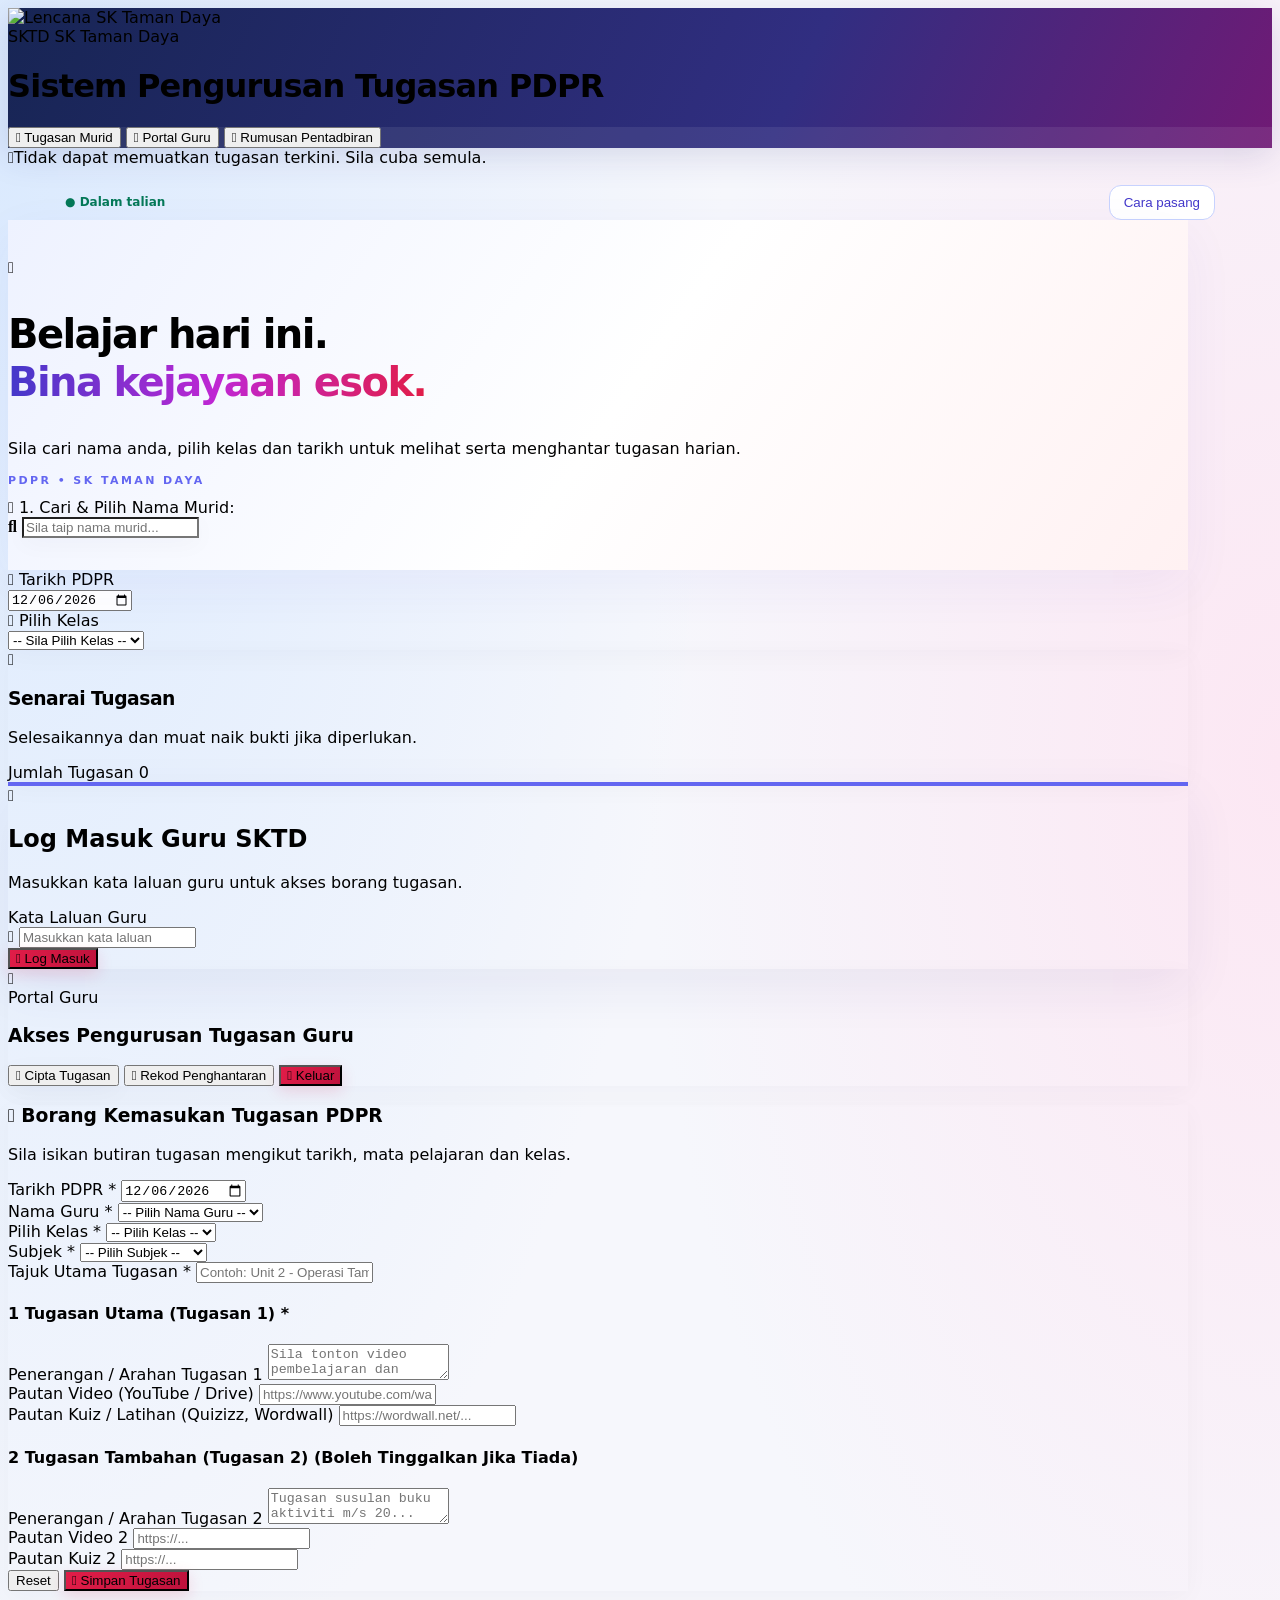
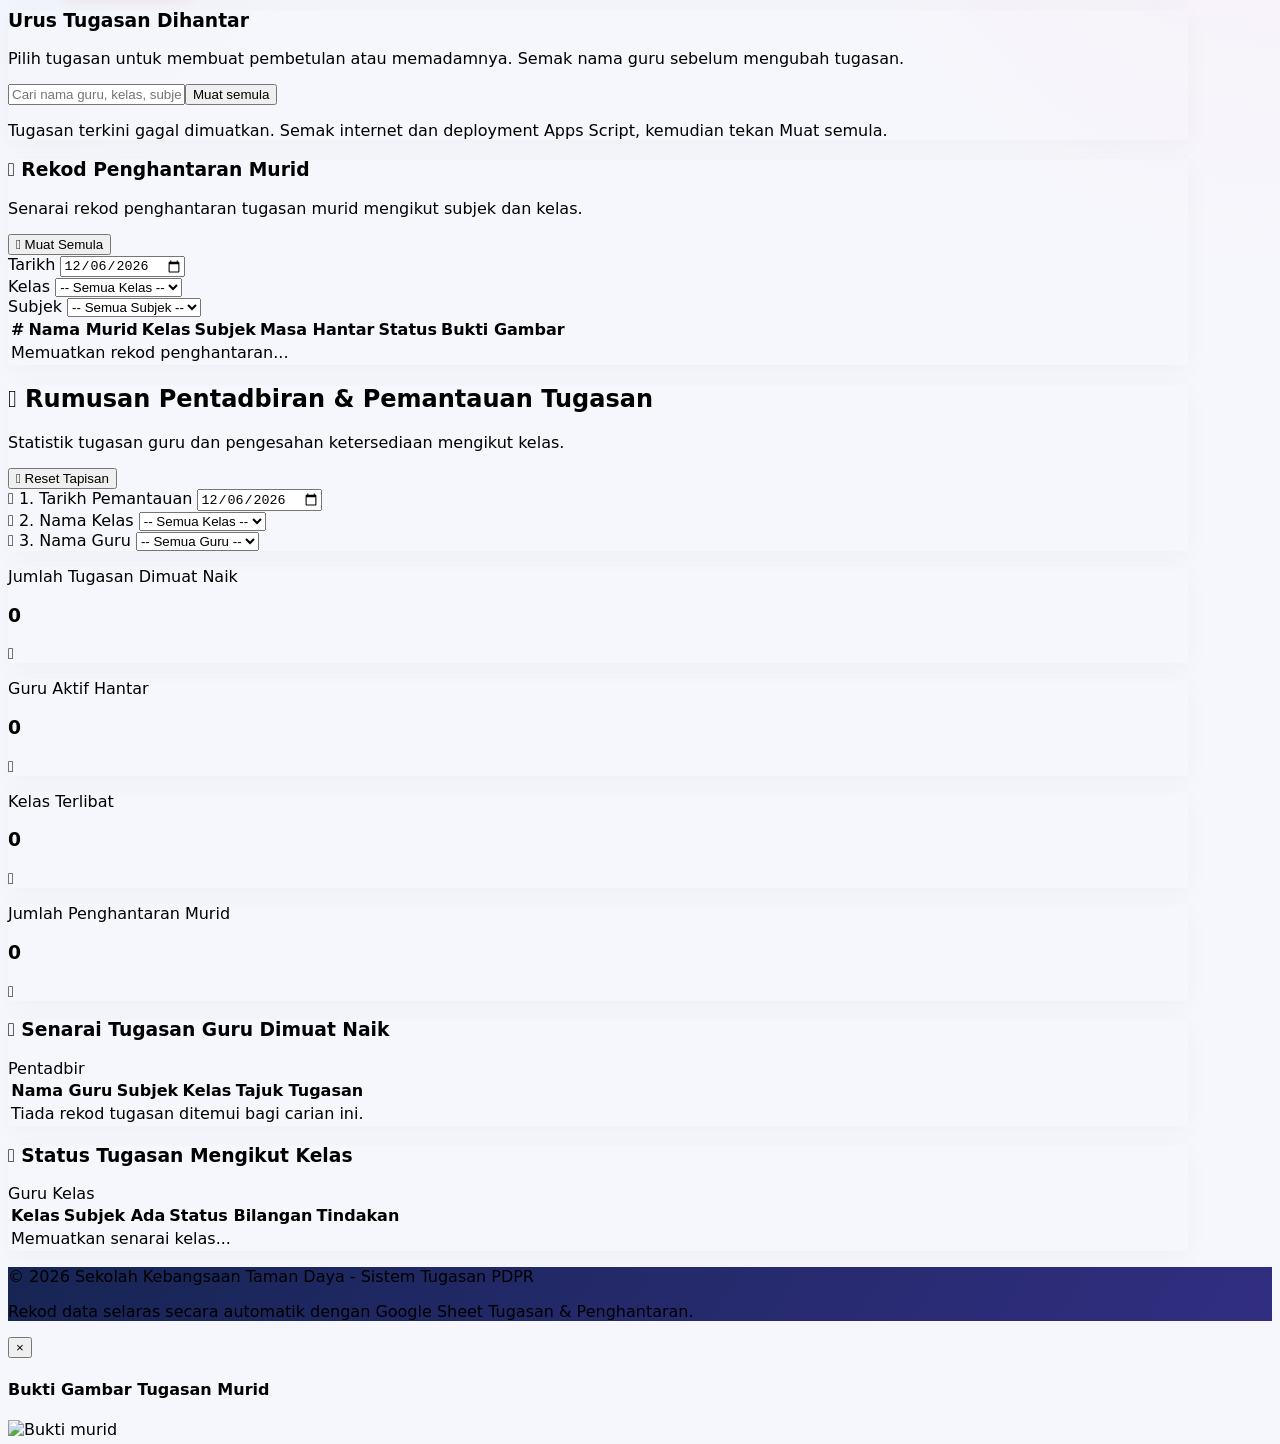
==== index.html @ fdda0792 "Add files via upload" ====
<!DOCTYPE html>
<html lang="ms">
<head>
    <meta charset="UTF-8">
    <meta name="viewport" content="width=device-width, initial-scale=1.0">
    <title>Sistem Tugasan PDPR SKTD</title>
    <!-- Tailwind CSS CDN -->
    <script src="./assets/tailwind.js"></script>
    <!-- FontAwesome CDN -->
    <link rel="stylesheet" href="./assets/fontawesome.css">
    <!-- PapaParse for Google Sheets CSV parsing -->
    <script src="./assets/papaparse.min.js"></script>
    <!-- Google Fonts: Inter & Plus Jakarta Sans for a clean, highly legible UI -->

    <script>
        tailwind.config = {
            theme: {
                extend: {
                    colors: {
                        sktd: {
                            red: '#C5221F',        // Soft professional red
                            darkred: '#991B1B',    // Dark red accent
                            navy: '#1E293B',       // Deep navy/slate header
                            gold: '#D97706',       // Warm gold accent
                            lightgold: '#FEF3C7',  // Soft gold badge background
                            slate: '#0F172A',      // Dark text
                            bg: '#F8FAFC'          // Clean neutral body background
                        }
                    },
                    fontFamily: {
                        sans: ['Plus Jakarta Sans', 'Inter', 'sans-serif'],
                        display: ['Plus Jakarta Sans', 'sans-serif'],
                    }
                }
            }
        }
    </script>
    <style>
        body {
            font-family: 'Plus Jakarta Sans', sans-serif;
            background-color: #F8FAFC;
        }
        .custom-scrollbar::-webkit-scrollbar {
            width: 6px;
            height: 6px;
        }
        .custom-scrollbar::-webkit-scrollbar-track {
            background: #F1F5F9;
        }
        .custom-scrollbar::-webkit-scrollbar-thumb {
            background: #CBD5E1;
            border-radius: 4px;
        }
        .custom-scrollbar::-webkit-scrollbar-thumb:hover {
            background: #94A3B8;
        }
    </style>
<meta name="theme-color" content="#312e81">
<meta name="apple-mobile-web-app-capable" content="yes">
<meta name="apple-mobile-web-app-title" content="PdPR SKTD">
<meta name="description" content="Portal tugasan dan pembelajaran digital SK Taman Daya.">
<link rel="manifest" href="./manifest.webmanifest">
<link rel="icon" type="image/png" href="./assets/icons/icon-192.png">
<link rel="apple-touch-icon" href="./assets/icons/apple-touch-icon.png">
<link rel="stylesheet" href="./assets/theme.css">
<script defer src="./pwa.js"></script>
<script defer src="./manage-tasks.js"></script>
</head>
<body class="text-slate-800 bg-sktd-bg min-h-screen flex flex-col justify-between antialiased">

    <header class="bg-sktd-navy text-white shadow-md sticky top-0 z-40 border-b border-slate-700">
        <div class="max-w-7xl mx-auto px-4 sm:px-6 lg:px-8 py-3 flex flex-wrap justify-between items-center gap-3">
            
            <div class="flex items-center space-x-3">
                <div class="bg-white p-1 rounded-xl shadow-sm border border-slate-200 flex items-center justify-center">
                    <img src="https://iili.io/nM49Lwg.md.jpg" alt="Lencana SK Taman Daya" class="h-10 w-auto object-contain rounded-lg">
                </div>
                <div>
                    <div class="flex items-center gap-2">
                        <span class="bg-sktd-red text-white text-[10px] font-bold px-2 py-0.5 rounded uppercase tracking-wider">SKTD</span>
                        <span class="text-slate-300 text-[11px] font-medium hidden sm:inline">SK Taman Daya</span>
                    </div>
                    <h1 class="text-base sm:text-lg font-bold tracking-tight text-white mt-0.5">
                        Sistem Pengurusan Tugasan PDPR
                    </h1>
                </div>
            </div>

            <!-- Tab Buttons -->
            <nav class="flex items-center bg-slate-800 p-1 rounded-xl border border-slate-700 gap-1 text-xs sm:text-sm">
                <button id="tabBtnMurid" onclick="switchTab('murid')" class="px-3.5 py-2 rounded-lg font-semibold transition-all duration-200 flex items-center gap-2 bg-white text-sktd-navy shadow-sm">
                    <i class="fa-solid fa-graduation-cap text-sktd-red"></i>
                    <span>Tugasan Murid</span>
                </button>
                <button id="tabBtnGuru" onclick="switchTab('guru')" class="px-3.5 py-2 rounded-lg font-semibold text-slate-300 hover:text-white transition-all duration-200 flex items-center gap-2">
                    <i class="fa-solid fa-chalkboard-user text-amber-400"></i>
                    <span>Portal Guru</span>
                </button>
                <button id="tabBtnRumusan" onclick="switchTab('rumusan')" class="px-3.5 py-2 rounded-lg font-semibold text-slate-300 hover:text-white transition-all duration-200 flex items-center gap-2">
                    <i class="fa-solid fa-chart-pie text-emerald-400"></i>
                    <span>Rumusan Pentadbiran</span>
                </button>
            </nav>
        </div>
    </header>

    <!-- NOTIFICATION TOAST -->
    <div id="toastContainer" class="fixed bottom-5 right-5 z-50 flex flex-col gap-2 max-w-sm"></div>

    <div class="app-tools"><span id="connectionStatus" role="status">Dalam talian</span><button id="installApp" hidden>＋ Pasang aplikasi</button><button id="installHelp">Cara pasang</button><button id="updateApp" hidden>Kemas kini tersedia</button></div>
<div id="offlineNotice" role="status" hidden>Anda di luar talian. Sambung semula internet untuk memuatkan data dan menghantar tugasan. Tiada penghantaran disimpan untuk dihantar kemudian.</div>
<dialog id="installDialog"><h2>Pasang PdPR SKTD</h2><p><b>Android / komputer:</b> Gunakan butang “Pasang aplikasi” apabila tersedia atau pilihan pemasangan dalam menu pelayar.</p><p><b>iPhone / iPad:</b> Buka pautan GitHub Pages dalam Safari, tekan Kongsi, kemudian “Add to Home Screen”.</p><p>Pemasangan dibuat melalui pautan aplikasi secara terus.</p><form method="dialog"><button>Tutup</button></form></dialog>
<main class="max-w-7xl mx-auto px-4 sm:px-6 lg:px-8 py-6 flex-grow w-full">

        <section id="tabMurid" class="space-y-6">
            
            <!-- Banner Utama Murid -->
            <div class="bg-white rounded-2xl p-6 sm:p-7 shadow-sm border border-slate-200 relative overflow-hidden">
                <div class="max-w-3xl mx-auto text-center space-y-4">
                    <div class="inline-flex items-center justify-center p-3 bg-red-50 text-sktd-red rounded-2xl border border-red-100">
                        <i class="fa-solid fa-book-reader text-2xl"></i>
                    </div>
                    <div>
                        <h2 class="text-xl sm:text-2xl font-bold tracking-tight text-slate-900">
                            Belajar hari ini.<br><span class="hero-accent">Bina kejayaan esok.</span>
                        </h2>
                        <p class="text-xs sm:text-sm text-slate-500 font-medium mt-1">
                            Sila cari nama anda, pilih kelas dan tarikh untuk melihat serta menghantar tugasan harian.
                        </p>
                    </div>

                    <p class="hero-kicker">PDPR • SK TAMAN DAYA</p>
<!-- Pemilihan Nama Murid Dynamic Search -->
                    <div class="bg-slate-50 p-4 rounded-xl border border-slate-200 max-w-xl mx-auto text-left space-y-2 shadow-inner">
                        <label class="block text-xs font-bold text-slate-700 uppercase flex items-center gap-1.5">
                            <i class="fa-solid fa-user-check text-sktd-red"></i> 1. Cari & Pilih Nama Murid:
                        </label>
                        <div class="relative">
                            <i class="fa-solid fa-magnifying-glass absolute left-3.5 top-3 text-slate-400 text-sm"></i>
                            <input type="text" id="muridSearchNama" oninput="onNamaInputChanged()" list="muridDatalist" placeholder="Sila taip nama murid..." class="w-full pl-10 pr-4 py-2 bg-white border border-slate-300 rounded-lg text-slate-800 text-sm focus:ring-2 focus:ring-sktd-red focus:border-sktd-red focus:outline-none shadow-sm">
                            <datalist id="muridDatalist"></datalist>
                        </div>
                        <div id="namaStatusBadge" class="text-xs font-bold hidden text-emerald-800 bg-emerald-50 px-3 py-1.5 rounded-lg border border-emerald-200 flex items-center gap-2"></div>
                    </div>
                </div>
            </div>

            <!-- Filter Bar Murid (Tarikh & Pilih Kelas) -->
            <div class="bg-white rounded-2xl shadow-sm border border-slate-200 p-5">
                <div class="grid grid-cols-1 md:grid-cols-2 gap-4">
                    <div>
                        <label class="block text-xs font-bold uppercase text-slate-600 mb-1.5 flex items-center gap-1.5">
                            <i class="fa-solid fa-calendar-days text-sktd-red"></i> Tarikh PDPR
                        </label>
                        <div class="relative">
                            <input type="date" id="muridFilterTarikh" onchange="loadMuridTugasan()" class="w-full px-3.5 py-2 bg-slate-50 border border-slate-300 rounded-lg text-sm font-semibold text-slate-800 focus:ring-2 focus:ring-sktd-red focus:outline-none">
                        </div>
                    </div>

                    <div>
                        <label class="block text-xs font-bold uppercase text-slate-600 mb-1.5 flex items-center gap-1.5">
                            <i class="fa-solid fa-school text-sktd-red"></i> Pilih Kelas
                        </label>
                        <div class="relative">
                            <select id="muridFilterKelas" onchange="onMuridKelasChange()" class="w-full px-3.5 py-2 bg-slate-50 border border-slate-300 rounded-lg text-sm font-semibold text-slate-800 focus:ring-2 focus:ring-sktd-red focus:outline-none">
                                <option value="">-- Sila Pilih Kelas --</option>
                            </select>
                        </div>
                    </div>
                </div>
            </div>

            <!-- Header Info Murid Counter -->
            <div class="bg-slate-900 text-white rounded-xl p-4 shadow-sm border border-slate-800 flex flex-col sm:flex-row justify-between items-center gap-3">
                <div class="flex items-center gap-3">
                    <div class="w-9 h-9 rounded-lg bg-sktd-red text-white flex items-center justify-center font-bold">
                        <i class="fa-solid fa-list-check"></i>
                    </div>
                    <div>
                        <h3 class="font-bold text-sm sm:text-base text-white" id="muridHeaderTitle">Senarai Tugasan</h3>
                        <p class="text-xs text-slate-400">Selesaikannya dan muat naik bukti jika diperlukan.</p>
                    </div>
                </div>
                <div class="bg-slate-800 px-4 py-1.5 rounded-lg border border-slate-700 text-center">
                    <span class="text-[10px] text-slate-400 font-bold uppercase tracking-wider block">Jumlah Tugasan</span>
                    <span class="text-xl font-extrabold text-amber-400" id="muridTugasanCount">0</span>
                </div>
            </div>

            <!-- List Tugasan Murid Dynamic Grid -->
            <div id="muridTaskList" class="grid grid-cols-1 md:grid-cols-2 gap-5">
                <!-- Tasks will be rendered dynamically -->
            </div>
        </section>

        <section id="tabGuru" class="hidden space-y-6">
            
            <!-- GURU LOGIN FORM -->
            <div id="guruLoginCard" class="max-w-md mx-auto bg-white rounded-2xl shadow-sm border border-slate-200 p-7 my-8">
                <div class="text-center mb-6">
                    <div class="w-12 h-12 bg-red-50 text-sktd-red rounded-xl flex items-center justify-center mx-auto mb-3 text-2xl border border-red-100">
                        <i class="fa-solid fa-lock"></i>
                    </div>
                    <h2 class="text-xl font-bold text-slate-900">Log Masuk Guru SKTD</h2>
                    <p class="text-xs text-slate-500 font-medium mt-1">Masukkan kata laluan guru untuk akses borang tugasan.</p>
                </div>

                <form onsubmit="handleGuruLogin(event)" class="space-y-4">
                    <div>
                        <label class="block text-xs font-bold uppercase text-slate-600 mb-1">Kata Laluan Guru</label>
                        <div class="relative">
                            <i class="fa-solid fa-key absolute left-3 top-3 text-slate-400"></i>
                            <input type="password" id="guruPasswordInput" placeholder="Masukkan kata laluan" class="w-full pl-10 pr-3 py-2 bg-slate-50 border border-slate-300 rounded-lg text-sm font-semibold focus:ring-2 focus:ring-sktd-red focus:outline-none" required>
                        </div>
                    </div>
                    <button type="submit" class="w-full py-2.5 bg-sktd-red hover:bg-sktd-darkred text-white font-semibold text-sm rounded-lg transition shadow-sm flex items-center justify-center gap-2">
                        <i class="fa-solid fa-right-to-bracket"></i>
                        <span>Log Masuk</span>
                    </button>
                </form>
            </div>

            <!-- GURU DASHBOARD -->
            <div id="guruDashboard" class="hidden space-y-6">
                
                <!-- Guru Control Header Bar -->
                <div class="bg-slate-900 text-white rounded-xl shadow-sm border border-slate-800 p-4 flex flex-wrap justify-between items-center gap-4">
                    <div class="flex items-center space-x-3">
                        <div class="w-9 h-9 rounded-lg bg-amber-500 text-slate-900 flex items-center justify-center font-bold text-lg">
                            <i class="fa-solid fa-chalkboard-user"></i>
                        </div>
                        <div>
                            <span class="text-[10px] text-white font-bold uppercase bg-sktd-red px-2 py-0.5 rounded">Portal Guru</span>
                            <h3 class="text-sm font-bold text-white mt-0.5" id="currentLoggedGuruName">Akses Pengurusan Tugasan Guru</h3>
                        </div>
                    </div>
                    
                    <div class="flex items-center gap-2">
                        <button id="subTabGuruCipta" onclick="switchGuruSubTab('cipta')" class="px-3.5 py-1.5 rounded-lg font-semibold text-xs bg-white text-slate-900 shadow-sm border border-slate-200 flex items-center gap-1.5">
                            <i class="fa-solid fa-pen-to-square text-sktd-red"></i> Cipta Tugasan
                        </button>
                        <button id="subTabGuruSemakan" onclick="switchGuruSubTab('semakan')" class="px-3.5 py-1.5 rounded-lg font-semibold text-xs bg-slate-800 text-slate-300 hover:bg-slate-700 flex items-center gap-1.5 border border-slate-700">
                            <i class="fa-solid fa-clipboard-check text-amber-400"></i> Rekod Penghantaran
                        </button>
                        <button onclick="logoutGuru()" class="px-3 py-1.5 rounded-lg font-semibold text-xs text-white bg-sktd-red hover:bg-red-700 flex items-center gap-1">
                            <i class="fa-solid fa-right-from-bracket"></i> Keluar
                        </button>
                    </div>
                </div>

                <!-- SUB-PANEL 1: FORM CIPTA TUGASAN GURU -->
                <div id="panelCiptaTugasan" class="bg-white rounded-2xl shadow-sm border border-slate-200 p-6 space-y-6">
                    <div class="border-b border-slate-200 pb-3">
                        <h3 class="text-lg font-bold text-slate-900 flex items-center gap-2">
                            <i class="fa-solid fa-plus-circle text-sktd-red"></i> Borang Kemasukan Tugasan PDPR
                        </h3>
                        <p class="text-xs text-slate-500 mt-0.5">Sila isikan butiran tugasan mengikut tarikh, mata pelajaran dan kelas.</p>
                    </div>

                    <form onsubmit="handleSaveTugasan(event)" class="space-y-5">
                        <!-- Basic Info Row -->
                        <div class="grid grid-cols-1 md:grid-cols-3 gap-4">
                            <div>
                                <label class="block text-xs font-bold uppercase text-slate-700 mb-1">Tarikh PDPR <span class="text-red-500">*</span></label>
                                <input type="date" id="formTarikh" class="w-full px-3 py-2 bg-slate-50 border border-slate-300 rounded-lg text-sm font-semibold focus:ring-2 focus:ring-sktd-red focus:outline-none" required>
                            </div>

                            <div>
                                <label class="block text-xs font-bold uppercase text-slate-700 mb-1">Nama Guru <span class="text-red-500">*</span></label>
                                <select id="formGuru" class="w-full px-3 py-2 bg-slate-50 border border-slate-300 rounded-lg text-sm font-semibold focus:ring-2 focus:ring-sktd-red focus:outline-none" required>
                                    <option value="">-- Pilih Nama Guru --</option>
                                </select>
                            </div>

                            <div>
                                <label class="block text-xs font-bold uppercase text-slate-700 mb-1">Pilih Kelas <span class="text-red-500">*</span></label>
                                <select id="formKelas" class="w-full px-3 py-2 bg-slate-50 border border-slate-300 rounded-lg text-sm font-semibold focus:ring-2 focus:ring-sktd-red focus:outline-none" required>
                                    <option value="">-- Pilih Kelas --</option>
                                </select>
                            </div>
                        </div>

                        <div class="grid grid-cols-1 md:grid-cols-2 gap-4">
                            <div>
                                <label class="block text-xs font-bold uppercase text-slate-700 mb-1">Subjek <span class="text-red-500">*</span></label>
                                <select id="formSubjek" class="w-full px-3 py-2 bg-slate-50 border border-slate-300 rounded-lg text-sm font-semibold focus:ring-2 focus:ring-sktd-red focus:outline-none" required>
                                    <option value="">-- Pilih Subjek --</option>
                                    <option value="Bahasa Melayu">Bahasa Melayu</option>
                                    <option value="Bahasa Inggeris">Bahasa Inggeris</option>
                                    <option value="Matematik">Matematik</option>
                                    <option value="Sains">Sains</option>
                                    <option value="Pendidikan Islam">Pendidikan Islam</option>
                                    <option value="Pendidikan Moral">Pendidikan Moral</option>
                                    <option value="Sejarah">Sejarah</option>
                                    <option value="RBT">RBT</option>
                                    <option value="PSV">PSV</option>
                                    <option value="PJK">PJK</option>
                                    <option value="Muzik">Pendidikan Muzik</option>
                                    <option value="Bahasa Arab">Bahasa Arab</option>
                                </select>
                            </div>

                            <div>
                                <label class="block text-xs font-bold uppercase text-slate-700 mb-1">Tajuk Utama Tugasan <span class="text-red-500">*</span></label>
                                <input type="text" id="formTajuk" placeholder="Contoh: Unit 2 - Operasi Tambah" class="w-full px-3 py-2 bg-slate-50 border border-slate-300 rounded-lg text-sm font-semibold focus:ring-2 focus:ring-sktd-red focus:outline-none" required>
                            </div>
                        </div>

                        <!-- SECTION TUGASAN 1 -->
                        <div class="p-4 bg-slate-50 rounded-xl border border-slate-200 space-y-3">
                            <h4 class="text-xs font-bold uppercase text-sktd-red flex items-center gap-2">
                                <span class="w-5 h-5 rounded-full bg-sktd-red text-white flex items-center justify-center text-[10px]">1</span>
                                Tugasan Utama (Tugasan 1) <span class="text-red-500">*</span>
                            </h4>

                            <div>
                                <label class="block text-xs font-bold text-slate-700 mb-1">Penerangan / Arahan Tugasan 1</label>
                                <textarea id="formT1Ayat" rows="2" placeholder="Sila tonton video pembelajaran dan jawab soalan..." class="w-full px-3 py-2 bg-white border border-slate-300 rounded-lg text-sm font-medium focus:ring-2 focus:ring-sktd-red focus:outline-none" required></textarea>
                            </div>

                            <div class="grid grid-cols-1 md:grid-cols-2 gap-4">
                                <div>
                                    <label class="block text-xs font-bold text-slate-700 mb-1">Pautan Video (YouTube / Drive)</label>
                                    <input type="url" id="formT1Video" placeholder="https://www.youtube.com/watch?v=..." class="w-full px-3 py-2 bg-white border border-slate-300 rounded-lg text-sm font-medium focus:ring-2 focus:ring-sktd-red focus:outline-none">
                                </div>
                                <div>
                                    <label class="block text-xs font-bold text-slate-700 mb-1">Pautan Kuiz / Latihan (Quizizz, Wordwall)</label>
                                    <input type="url" id="formT1Kuiz" placeholder="https://wordwall.net/..." class="w-full px-3 py-2 bg-white border border-slate-300 rounded-lg text-sm font-medium focus:ring-2 focus:ring-sktd-red focus:outline-none">
                                </div>
                            </div>
                        </div>

                        <!-- SECTION TUGASAN 2 -->
                        <div class="p-4 bg-slate-50 rounded-xl border border-slate-200 space-y-3">
                            <h4 class="text-xs font-bold uppercase text-slate-700 flex items-center gap-2">
                                <span class="w-5 h-5 rounded-full bg-slate-600 text-white flex items-center justify-center text-[10px]">2</span>
                                Tugasan Tambahan (Tugasan 2) <span class="text-xs text-slate-400 font-normal">(Boleh Tinggalkan Jika Tiada)</span>
                            </h4>

                            <div>
                                <label class="block text-xs font-bold text-slate-700 mb-1">Penerangan / Arahan Tugasan 2</label>
                                <textarea id="formT2Ayat" rows="2" placeholder="Tugasan susulan buku aktiviti m/s 20..." class="w-full px-3 py-2 bg-white border border-slate-300 rounded-lg text-sm font-medium focus:ring-2 focus:ring-sktd-red focus:outline-none"></textarea>
                            </div>

                            <div class="grid grid-cols-1 md:grid-cols-2 gap-4">
                                <div>
                                    <label class="block text-xs font-bold text-slate-700 mb-1">Pautan Video 2</label>
                                    <input type="url" id="formT2Video" placeholder="https://..." class="w-full px-3 py-2 bg-white border border-slate-300 rounded-lg text-sm font-medium focus:ring-2 focus:ring-sktd-red focus:outline-none">
                                </div>
                                <div>
                                    <label class="block text-xs font-bold text-slate-700 mb-1">Pautan Kuiz 2</label>
                                    <input type="url" id="formT2Kuiz" placeholder="https://..." class="w-full px-3 py-2 bg-white border border-slate-300 rounded-lg text-sm font-medium focus:ring-2 focus:ring-sktd-red focus:outline-none">
                                </div>
                            </div>
                        </div>

                        <div class="flex justify-end gap-2 pt-2">
                            <button type="reset" class="px-4 py-2 rounded-lg border border-slate-300 bg-white text-slate-700 font-semibold text-xs hover:bg-slate-50 transition">
                                Reset
                            </button>
                            <button type="submit" id="btnSimpanTugasan" class="px-5 py-2 rounded-lg bg-sktd-red hover:bg-sktd-darkred text-white font-semibold text-xs shadow-sm flex items-center gap-1.5 transition">
                                <i class="fa-solid fa-cloud-arrow-up"></i>
                                <span>Simpan Tugasan</span>
                            </button>
                        </div>
                    </form>
                </div>

                <section id="manageTasksPanel" class="bg-white rounded-2xl shadow-sm border border-slate-200 p-6 space-y-4">
<h3 class="text-lg font-bold text-slate-900">Urus Tugasan Dihantar</h3>
<p class="text-xs text-slate-500">Pilih tugasan untuk membuat pembetulan atau memadamnya. Semak nama guru sebelum mengubah tugasan.</p>
<div class="flex gap-2 flex-wrap"><input id="manageTaskSearch" class="border rounded-lg px-3 py-2 text-sm flex-grow" aria-label="Cari tugasan" placeholder="Cari nama guru, kelas, subjek atau tajuk..."><button type="button" id="refreshManagedTasks" class="border rounded-lg px-4 py-2 text-sm">Muat semula</button></div>
<p id="manageTaskStatus" class="text-sm text-slate-500" role="status"></p>
<div id="manageTaskList" class="space-y-3"></div>
</section>
                <!-- SUB-PANEL 2: STATUS SEMAKAN MURID -->
                <div id="panelSemakanMurid" class="hidden bg-white rounded-2xl shadow-sm border border-slate-200 p-6 space-y-5">
                    <div class="border-b border-slate-200 pb-3 flex justify-between items-center">
                        <div>
                            <h3 class="text-lg font-bold text-slate-900 flex items-center gap-2">
                                <i class="fa-solid fa-clipboard-check text-sktd-red"></i> Rekod Penghantaran Murid
                            </h3>
                            <p class="text-xs text-slate-500 mt-0.5">Senarai rekod penghantaran tugasan murid mengikut subjek dan kelas.</p>
                        </div>
                        <button onclick="fetchSubmissionsCSV()" class="px-3 py-1.5 bg-slate-100 text-slate-700 font-semibold text-xs rounded-lg border border-slate-200 hover:bg-slate-200 flex items-center gap-1">
                            <i class="fa-solid fa-rotate"></i> Muat Semula
                        </button>
                    </div>

                    <!-- Filter Options -->
                    <div class="grid grid-cols-1 md:grid-cols-3 gap-3 bg-slate-50 p-3.5 rounded-xl border border-slate-200">
                        <div>
                            <label class="block text-xs font-bold uppercase text-slate-600 mb-1">Tarikh</label>
                            <input type="date" id="semakFilterTarikh" onchange="loadSemakanMuridTable()" class="w-full px-3 py-1.5 bg-white border border-slate-300 rounded-lg text-xs font-semibold">
                        </div>
                        <div>
                            <label class="block text-xs font-bold uppercase text-slate-600 mb-1">Kelas</label>
                            <select id="semakFilterKelas" onchange="loadSemakanMuridTable()" class="w-full px-3 py-1.5 bg-white border border-slate-300 rounded-lg text-xs font-semibold">
                                <option value="">-- Semua Kelas --</option>
                            </select>
                        </div>
                        <div>
                            <label class="block text-xs font-bold uppercase text-slate-600 mb-1">Subjek</label>
                            <select id="semakFilterSubjek" onchange="loadSemakanMuridTable()" class="w-full px-3 py-1.5 bg-white border border-slate-300 rounded-lg text-xs font-semibold">
                                <option value="">-- Semua Subjek --</option>
                            </select>
                        </div>
                    </div>

                    <!-- Table of Submissions -->
                    <div class="overflow-x-auto rounded-xl border border-slate-200 custom-scrollbar">
                        <table class="w-full text-left text-xs">
                            <thead class="bg-slate-900 text-white uppercase text-[11px]">
                                <tr>
                                    <th class="p-3">#</th>
                                    <th class="p-3">Nama Murid</th>
                                    <th class="p-3">Kelas</th>
                                    <th class="p-3">Subjek</th>
                                    <th class="p-3">Masa Hantar</th>
                                    <th class="p-3">Status</th>
                                    <th class="p-3">Bukti Gambar</th>
                                </tr>
                            </thead>
                            <tbody id="semakanMuridTableBody" class="divide-y divide-slate-100 bg-white font-medium">
                                <tr>
                                    <td colspan="7" class="p-6 text-center text-slate-400 font-semibold">Memuatkan rekod penghantaran...</td>
                                </tr>
                            </tbody>
                        </table>
                    </div>
                </div>

            </div>
        </section>

        <section id="tabRumusan" class="hidden space-y-6">
            
            <!-- Rumusan Header & Multi-Filter Bar -->
            <div class="bg-white rounded-2xl shadow-sm border border-slate-200 p-5 space-y-4">
                <div class="border-b border-slate-100 pb-3 flex flex-wrap justify-between items-center gap-3">
                    <div>
                        <h2 class="text-lg font-bold text-slate-900 flex items-center gap-2">
                            <i class="fa-solid fa-chart-line text-sktd-red"></i> Rumusan Pentadbiran & Pemantauan Tugasan
                        </h2>
                        <p class="text-xs text-slate-500 mt-0.5">Statistik tugasan guru dan pengesahan ketersediaan mengikut kelas.</p>
                    </div>
                    <button onclick="resetRumusanFilters()" class="px-3 py-1.5 bg-slate-100 hover:bg-slate-200 text-slate-700 rounded-lg text-xs font-semibold border border-slate-200 flex items-center gap-1.5 transition">
                        <i class="fa-solid fa-arrow-rotate-left"></i> Reset Tapisan
                    </button>
                </div>

                <!-- ENHANCED FILTERS: Tarikh, Nama Kelas, Nama Guru -->
                <div class="grid grid-cols-1 sm:grid-cols-3 gap-3 bg-slate-50 p-4 rounded-xl border border-slate-200">
                    <div>
                        <label class="block text-xs font-bold uppercase text-slate-600 mb-1 flex items-center gap-1">
                            <i class="fa-solid fa-calendar text-sktd-red"></i> 1. Tarikh Pemantauan
                        </label>
                        <input type="date" id="rumusanTarikh" onchange="renderRumusan()" class="w-full px-3 py-2 bg-white border border-slate-300 rounded-lg text-xs font-semibold text-slate-800 focus:ring-2 focus:ring-sktd-red focus:outline-none">
                    </div>

                    <div>
                        <label class="block text-xs font-bold uppercase text-slate-600 mb-1 flex items-center gap-1">
                            <i class="fa-solid fa-users text-sktd-red"></i> 2. Nama Kelas
                        </label>
                        <select id="rumusanKelas" onchange="renderRumusan()" class="w-full px-3 py-2 bg-white border border-slate-300 rounded-lg text-xs font-semibold text-slate-800 focus:ring-2 focus:ring-sktd-red focus:outline-none">
                            <option value="">-- Semua Kelas --</option>
                        </select>
                    </div>

                    <div>
                        <label class="block text-xs font-bold uppercase text-slate-600 mb-1 flex items-center gap-1">
                            <i class="fa-solid fa-user-tie text-sktd-red"></i> 3. Nama Guru
                        </label>
                        <select id="rumusanGuru" onchange="renderRumusan()" class="w-full px-3 py-2 bg-white border border-slate-300 rounded-lg text-xs font-semibold text-slate-800 focus:ring-2 focus:ring-sktd-red focus:outline-none">
                            <option value="">-- Semua Guru --</option>
                        </select>
                    </div>
                </div>
            </div>

            <!-- Stats Overview Cards Grid -->
            <div class="grid grid-cols-1 sm:grid-cols-2 lg:grid-cols-4 gap-4">
                <div class="bg-white p-5 rounded-2xl border border-slate-200 shadow-sm flex items-center justify-between">
                    <div>
                        <p class="text-[11px] font-bold uppercase text-slate-400">Jumlah Tugasan Dimuat Naik</p>
                        <h3 class="text-2xl font-extrabold text-sktd-red mt-1" id="statJumlahTugasan">0</h3>
                    </div>
                    <div class="w-10 h-10 rounded-xl bg-red-50 text-sktd-red flex items-center justify-center text-xl font-bold border border-red-100">
                        <i class="fa-solid fa-folder-open"></i>
                    </div>
                </div>

                <div class="bg-white p-5 rounded-2xl border border-slate-200 shadow-sm flex items-center justify-between">
                    <div>
                        <p class="text-[11px] font-bold uppercase text-slate-400">Guru Aktif Hantar</p>
                        <h3 class="text-2xl font-extrabold text-emerald-600 mt-1" id="statGuruHantar">0</h3>
                    </div>
                    <div class="w-10 h-10 rounded-xl bg-emerald-50 text-emerald-600 flex items-center justify-center text-xl font-bold border border-emerald-100">
                        <i class="fa-solid fa-user-check"></i>
                    </div>
                </div>

                <div class="bg-white p-5 rounded-2xl border border-slate-200 shadow-sm flex items-center justify-between">
                    <div>
                        <p class="text-[11px] font-bold uppercase text-slate-400">Kelas Terlibat</p>
                        <h3 class="text-2xl font-extrabold text-slate-800 mt-1" id="statKelasCovered">0</h3>
                    </div>
                    <div class="w-10 h-10 rounded-xl bg-slate-100 text-slate-700 flex items-center justify-center text-xl font-bold border border-slate-200">
                        <i class="fa-solid fa-school"></i>
                    </div>
                </div>

                <div class="bg-white p-5 rounded-2xl border border-slate-200 shadow-sm flex items-center justify-between">
                    <div>
                        <p class="text-[11px] font-bold uppercase text-slate-400">Jumlah Penghantaran Murid</p>
                        <h3 class="text-2xl font-extrabold text-amber-600 mt-1" id="statJumlahMuridDone">0</h3>
                    </div>
                    <div class="w-10 h-10 rounded-xl bg-amber-50 text-amber-600 flex items-center justify-center text-xl font-bold border border-amber-100">
                        <i class="fa-solid fa-check-double"></i>
                    </div>
                </div>
            </div>

            <!-- Two Column Summaries: Pentadbir & Guru Kelas -->
            <div class="grid grid-cols-1 lg:grid-cols-2 gap-6">

                <!-- 1. STATUS TUGASAN GURU (PENTADBIR) -->
                <div class="bg-white rounded-2xl shadow-sm border border-slate-200 p-5 space-y-4">
                    <div class="flex items-center justify-between border-b border-slate-100 pb-3">
                        <h3 class="font-bold text-slate-900 flex items-center gap-2 text-sm sm:text-base">
                            <i class="fa-solid fa-user-shield text-sktd-red"></i> Senarai Tugasan Guru Dimuat Naik
                        </h3>
                        <span class="text-[10px] bg-red-50 text-sktd-red border border-red-200 font-bold px-2 py-0.5 rounded uppercase">Pentadbir</span>
                    </div>

                    <div class="overflow-x-auto rounded-xl border border-slate-200 custom-scrollbar">
                        <table class="w-full text-left text-xs">
                            <thead class="bg-slate-900 text-white uppercase text-[11px]">
                                <tr>
                                    <th class="p-2.5">Nama Guru</th>
                                    <th class="p-2.5">Subjek</th>
                                    <th class="p-2.5">Kelas</th>
                                    <th class="p-2.5">Tajuk Tugasan</th>
                                </tr>
                            </thead>
                            <tbody id="rumusanPentadbirTable" class="divide-y divide-slate-100 font-medium">
                                <tr>
                                    <td colspan="4" class="p-4 text-center text-slate-400">Tiada rekod tugasan ditemui bagi carian ini.</td>
                                </tr>
                            </tbody>
                        </table>
                    </div>
                </div>

                <!-- 2. PENGESAHAN KELENGKAPAN KELAS -->
                <div class="bg-white rounded-2xl shadow-sm border border-slate-200 p-5 space-y-4">
                    <div class="flex items-center justify-between border-b border-slate-100 pb-3">
                        <h3 class="font-bold text-slate-900 flex items-center gap-2 text-sm sm:text-base">
                            <i class="fa-solid fa-list-check text-sktd-red"></i> Status Tugasan Mengikut Kelas
                        </h3>
                        <span class="text-[10px] bg-slate-100 text-slate-700 border border-slate-200 font-bold px-2 py-0.5 rounded uppercase">Guru Kelas</span>
                    </div>

                    <div class="overflow-x-auto rounded-xl border border-slate-200 custom-scrollbar">
                        <table class="w-full text-left text-xs">
                            <thead class="bg-slate-900 text-white uppercase text-[11px]">
                                <tr>
                                    <th class="p-2.5">Kelas</th>
                                    <th class="p-2.5">Subjek Ada</th>
                                    <th class="p-2.5">Status Bilangan</th>
                                    <th class="p-2.5">Tindakan</th>
                                </tr>
                            </thead>
                            <tbody id="rumusanGuruKelasTable" class="divide-y divide-slate-100 font-medium">
                                <tr>
                                    <td colspan="4" class="p-4 text-center text-slate-400">Memuatkan senarai kelas...</td>
                                </tr>
                            </tbody>
                        </table>
                    </div>
                </div>

            </div>
        </section>

    </main>

    <footer class="bg-slate-900 text-slate-400 py-5 border-t border-slate-800 mt-10">
        <div class="max-w-7xl mx-auto px-4 text-center space-y-1">
            <p class="font-semibold text-xs text-slate-300">&copy; 2026 Sekolah Kebangsaan Taman Daya - Sistem Tugasan PDPR</p>
            <p class="text-[11px] text-slate-500">Rekod data selaras secara automatik dengan Google Sheet Tugasan & Penghantaran.</p>
        </div>
    </footer>

    <!-- MODAL PREVIEW GAMBAR -->
    <div id="modalImagePreview" class="fixed inset-0 bg-slate-900/70 backdrop-blur-sm z-50 hidden flex items-center justify-center p-4">
        <div class="bg-white rounded-2xl max-w-lg w-full p-4 overflow-hidden shadow-xl border border-slate-200 relative">
            <button onclick="closeModalImage()" class="absolute top-3 right-3 bg-slate-100 text-slate-600 hover:bg-slate-200 rounded-full w-7 h-7 flex items-center justify-center font-bold text-xs border border-slate-200">
                &times;
            </button>
            <h4 class="font-bold text-slate-900 text-xs mb-3 text-center uppercase">Bukti Gambar Tugasan Murid</h4>
            <div class="bg-slate-100 rounded-xl overflow-hidden max-h-[70vh] flex items-center justify-center border border-slate-200">
                <img id="previewImageSrc" src="" alt="Bukti murid" class="object-contain max-h-[65vh]">
            </div>
        </div>
    </div>

    <script>
        // CONFIG & URLS (GOOGLE SHEETS LIVE CSV URLS)
        const APPSCRIPT_URL = "https://script.google.com/macros/s/AKfycbxGZ1wGaBAX3yNsvxTFgIxVLVxInB-mNaTiWgmydsJ35ZeTQ0Ztv9FDAzeWUBE61ko/exec";
        
        // Pautan CSV Live Google Sheet Tugasan Murid & Rumusan
        const TUGASAN_CSV_URL = "https://docs.google.com/spreadsheets/d/e/2PACX-1vTFly8MED_Uxqw7ffrr-uDGxSt8qOLDJfCneKWZVNwHxSYQcWjOJCpIJpAoDFve_wBSvvjYEF7ce_Vx/pub?gid=925149612&single=true&output=csv";

        // Pautan CSV Live Google Sheet Status Semakan Murid
        const SUBMISSIONS_CSV_URL = "https://docs.google.com/spreadsheets/d/e/2PACX-1vTFly8MED_Uxqw7ffrr-uDGxSt8qOLDJfCneKWZVNwHxSYQcWjOJCpIJpAoDFve_wBSvvjYEF7ce_Vx/pub?gid=1661504502&single=true&output=csv";

        // Senarai Nama Murid CSV Link
        const MURID_CSV_URL = "https://docs.google.com/spreadsheets/d/e/2PACX-1vTFly8MED_Uxqw7ffrr-uDGxSt8qOLDJfCneKWZVNwHxSYQcWjOJCpIJpAoDFve_wBSvvjYEF7ce_Vx/pub?gid=288612582&single=true&output=csv";
        
        // Senarai Guru CSV Link
        const GURU_CSV_URL = "https://docs.google.com/spreadsheets/d/e/2PACX-1vTFly8MED_Uxqw7ffrr-uDGxSt8qOLDJfCneKWZVNwHxSYQcWjOJCpIJpAoDFve_wBSvvjYEF7ce_Vx/pub?gid=0&single=true&output=csv";

        const GURU_PASSWORD = "JBA1077";

        // GLOBAL APP STATE
        let rawMuridData = []; 
        let rawGuruList = [];  
        let classList = [];    
        let taskList = [];     
        let submissionList = []; 
        let isGuruLoggedIn = false;

        // INITIALIZATION
        window.addEventListener('DOMContentLoaded', () => {
            const today = new Intl.DateTimeFormat('en-CA', {timeZone: 'Asia/Kuala_Lumpur', year:'numeric',month:'2-digit',day:'2-digit'}).format(new Date());
            document.getElementById('muridFilterTarikh').value = today;
            document.getElementById('formTarikh').value = today;
            document.getElementById('semakFilterTarikh').value = today;
            document.getElementById('rumusanTarikh').value = today;

            // Fetch Live Data from Google Sheets
            fetchMuridCSV();
            fetchGuruCSV();
            fetchTugasanCSV();
            fetchSubmissionsCSV();
        });

        let taskLoadSequence = 0;
        async function fetchTugasanCSV() {
            const sequence = ++taskLoadSequence;
            const controller = new AbortController();
            const timer = setTimeout(() => controller.abort(), 20000);
            try {
                const response = await fetch(APPSCRIPT_URL + '?action=listTasks&t=' + Date.now(), {cache:'no-store', signal:controller.signal});
                if (!response.ok) throw new Error('HTTP ' + response.status);
                const result = await response.json();
                if (result.status !== 'success' || !Array.isArray(result.tasks)) throw new Error(result.message || 'Respons tugasan tidak sah.');
                if (sequence !== taskLoadSequence) return;
                taskList = result.tasks;
                loadMuridTugasan();
                renderRumusan();
                if (typeof renderManagedTasks === 'function') renderManagedTasks();
            } catch (err) {
                if (sequence !== taskLoadSequence) return;
                const status = document.getElementById('manageTaskStatus');
                if (status) status.textContent = 'Tugasan terkini gagal dimuatkan. Semak internet dan deployment Apps Script, kemudian tekan Muat semula.';
                showToast('Tidak dapat memuatkan tugasan terkini. Sila cuba semula.', 'warning');
            } finally { clearTimeout(timer); }
        }

        function fetchSubmissionsCSV() {
            Papa.parse(SUBMISSIONS_CSV_URL, {
                download: true,
                header: true,
                skipEmptyLines: true,
                complete: function(results) {
                    if (results.data && results.data.length > 0) {
                        submissionList = results.data.map(row => ({
                            id: String(row.ID || row.id || ''),
                            taskId: String(row.TaskId || row.taskId || ''),
                            tarikh: String(row.Tarikh || row.tarikh || ''),
                            kelas: String(row.Kelas || row.kelas || ''),
                            namaMurid: String(row.NamaMurid || row.namaMurid || ''),
                            subjek: String(row.Subjek || row.subjek || ''),
                            status: String(row.Status || row.status || 'SELESAI'),
                            gambarUrl: String(row.GambarUrl || row.gambarUrl || ''),
                            timestamp: String(row.Timestamp || row.timestamp || '')
                        })).filter(s => s.namaMurid && s.tarikh);

                        loadMuridTugasan();
                        renderRumusan();
                        loadSemakanMuridTable();
                    }
                },
                error: function(err) {
                    console.warn("Gagal memuatkan CSV Penghantaran:", err);
                }
            });
        }

        function fetchMuridCSV() {
            Papa.parse(MURID_CSV_URL, {
                download: true,
                header: true,
                skipEmptyLines: true,
                complete: function(results) {
                    if (results.data && results.data.length > 0) {
                        rawMuridData = [];
                        const classesSet = new Set();

                        results.data.forEach(row => {
                            const keys = Object.keys(row);
                            const nameKey = keys.find(k => k.toLowerCase().includes('nama')) || keys[0];
                            const classKey = keys.find(k => k.toLowerCase().includes('kelas')) || keys[1];

                            const nama = row[nameKey];
                            const kelas = row[classKey];

                            if (nama && nama.trim()) {
                                const cleanKelas = kelas ? kelas.trim() : 'LAIN-LAIN';
                                rawMuridData.push({
                                    nama: nama.trim(),
                                    kelas: cleanKelas
                                });
                                classesSet.add(cleanKelas);
                            }
                        });

                        classList = Array.from(classesSet).sort();
                        populateKelasDropdowns();
                        populateSubjekDropdown();
                    }
                },
                error: function(err) {
                    setupFallbackMuridData();
                }
            });
        }

        function fetchGuruCSV() {
            Papa.parse(GURU_CSV_URL, {
                download: true,
                header: false,
                skipEmptyLines: true,
                complete: function(results) {
                    if (results.data && results.data.length > 0) {
                        const teachers = results.data
                            .map(row => Array.isArray(row) ? row[0] || row[1] : row)
                            .filter(name => name && typeof name === 'string' && name.trim() !== '' && !name.toLowerCase().includes('nama'));
                        if (teachers.length > 0) {
                            rawGuruList = teachers;
                            populateGuruDropdown();
                        }
                    }
                },
                error: function(err) {
                    populateGuruDropdown();
                }
            });
        }

        function populateGuruDropdown() {
            if (rawGuruList.length === 0) {
                rawGuruList = ["Cikgu Ahmad", "Cikgu Fatimah", "Cikgu Razak", "Cikgu Siti", "Cikgu Azman"];
            }
            const formGuruSelect = document.getElementById('formGuru');
            const rumusanGuruSelect = document.getElementById('rumusanGuru');

            formGuruSelect.innerHTML = '<option value="">-- Pilih Nama Guru --</option>';
            if (rumusanGuruSelect) {
                rumusanGuruSelect.innerHTML = '<option value="">-- Semua Guru --</option>';
            }

            rawGuruList.forEach(guru => {
                const nameClean = guru.trim();
                
                const opt1 = document.createElement('option');
                opt1.value = nameClean;
                opt1.textContent = nameClean;
                formGuruSelect.appendChild(opt1);

                if (rumusanGuruSelect) {
                    const opt2 = document.createElement('option');
                    opt2.value = nameClean;
                    opt2.textContent = nameClean;
                    rumusanGuruSelect.appendChild(opt2);
                }
            });
        }

        function populateKelasDropdowns() {
            const selects = [
                { id: 'muridFilterKelas', defaultLabel: '-- Sila Pilih Kelas --' },
                { id: 'formKelas', defaultLabel: '-- Pilih Kelas --' },
                { id: 'semakFilterKelas', defaultLabel: '-- Semua Kelas --' },
                { id: 'rumusanKelas', defaultLabel: '-- Semua Kelas --' }
            ];

            selects.forEach(({ id, defaultLabel }) => {
                const selectEl = document.getElementById(id);
                if (!selectEl) return;
                const currentVal = selectEl.value;
                selectEl.innerHTML = `<option value="">${defaultLabel}</option>`;
                classList.forEach(kelas => {
                    const opt = document.createElement('option');
                    opt.value = kelas;
                    opt.textContent = kelas;
                    selectEl.appendChild(opt);
                });
                if (currentVal && classList.includes(currentVal)) {
                    selectEl.value = currentVal;
                }
            });
        }

        function populateSubjekDropdown() {
            const subjects = ["Bahasa Melayu", "Bahasa Inggeris", "Matematik", "Sains", "Pendidikan Islam", "Pendidikan Moral", "Sejarah", "RBT", "PSV", "PJK", "Pendidikan Muzik", "Bahasa Arab"];
            const semakSubjek = document.getElementById('semakFilterSubjek');
            semakSubjek.innerHTML = '<option value="">-- Semua Subjek --</option>';
            subjects.forEach(s => {
                const opt = document.createElement('option');
                opt.value = s;
                opt.textContent = s;
                semakSubjek.appendChild(opt);
            });
        }

        function setupFallbackMuridData() {
            classList = ["1 JUARA", "1 BIJAK", "2 JUARA", "3 JUARA", "4 JUARA", "5 JUARA", "6 JUARA"];
            rawMuridData = [
                { nama: "Siti Nurhaliza Binti Abdullah", kelas: "1 JUARA" },
                { nama: "Muhammad Amir Bin Syafiq", kelas: "2 JUARA" }
            ];
            populateKelasDropdowns();
        }

        function onMuridKelasChange() {
            const selectedKelas = document.getElementById('muridFilterKelas').value;
            const datalist = document.getElementById('muridDatalist');
            datalist.innerHTML = '';

            const filteredMurid = selectedKelas 
                ? rawMuridData.filter(m => m.kelas === selectedKelas)
                : rawMuridData;

            filteredMurid.forEach(m => {
                const opt = document.createElement('option');
                opt.value = m.nama;
                datalist.appendChild(opt);
            });

            onNamaInputChanged();
            loadMuridTugasan();
        }

        function onNamaInputChanged() {
            const nama = document.getElementById('muridSearchNama').value.trim();
            const badge = document.getElementById('namaStatusBadge');
            if (badge) {
                if (nama) {
                    badge.innerHTML = `<i class="fa-solid fa-circle-check text-emerald-600"></i> Murid Dipilih: <span class="text-slate-900 uppercase font-bold">${nama}</span>`;
                    badge.classList.remove('hidden');
                } else {
                    badge.classList.add('hidden');
                }
            }
            loadMuridTugasan();
        }

        function switchTab(tabName) {
            document.getElementById('tabMurid').classList.add('hidden');
            document.getElementById('tabGuru').classList.add('hidden');
            document.getElementById('tabRumusan').classList.add('hidden');

            document.getElementById('tabBtnMurid').className = "px-3.5 py-2 rounded-lg font-semibold text-slate-300 hover:text-white transition-all duration-200 flex items-center gap-2";
            document.getElementById('tabBtnGuru').className = "px-3.5 py-2 rounded-lg font-semibold text-slate-300 hover:text-white transition-all duration-200 flex items-center gap-2";
            document.getElementById('tabBtnRumusan').className = "px-3.5 py-2 rounded-lg font-semibold text-slate-300 hover:text-white transition-all duration-200 flex items-center gap-2";

            if (tabName === 'murid') {
                document.getElementById('tabMurid').classList.remove('hidden');
                document.getElementById('tabBtnMurid').className = "px-3.5 py-2 rounded-lg font-semibold transition-all duration-200 flex items-center gap-2 bg-white text-sktd-navy shadow-sm";
                loadMuridTugasan();
            } else if (tabName === 'guru') {
                document.getElementById('tabGuru').classList.remove('hidden');
                document.getElementById('tabBtnGuru').className = "px-3.5 py-2 rounded-lg font-semibold transition-all duration-200 flex items-center gap-2 bg-white text-sktd-navy shadow-sm";
            } else if (tabName === 'rumusan') {
                document.getElementById('tabRumusan').classList.remove('hidden');
                document.getElementById('tabBtnRumusan').className = "px-3.5 py-2 rounded-lg font-semibold transition-all duration-200 flex items-center gap-2 bg-white text-sktd-navy shadow-sm";
                renderRumusan();
            }
        }

        function loadMuridTugasan() {
            const tarikh = document.getElementById('muridFilterTarikh').value;
            const kelas = document.getElementById('muridFilterKelas').value;
            const namaMurid = document.getElementById('muridSearchNama').value.trim();

            const container = document.getElementById('muridTaskList');
            const countEl = document.getElementById('muridTugasanCount');

            if (!kelas) {
                container.innerHTML = `
                    <div class="col-span-full bg-white rounded-2xl p-10 text-center border border-dashed border-slate-300 shadow-sm">
                        <i class="fa-solid fa-hand-pointer text-4xl mb-3 text-sktd-red"></i>
                        <h3 class="font-bold text-slate-800 text-lg">Sila Pilih Kelas Anda Dahulu</h3>
                        <p class="text-xs text-slate-500 mt-1">Gunakan kotak pilihan di atas untuk memilih kelas anda.</p>
                    </div>`;
                countEl.textContent = '0';
                return;
            }

            const filteredTasks = taskList.filter(t => t.tarikh === tarikh && t.kelas === kelas);
            countEl.textContent = filteredTasks.length;

            if (filteredTasks.length === 0) {
                container.innerHTML = `
                    <div class="col-span-full bg-white rounded-2xl p-10 text-center border border-slate-200 shadow-sm">
                        <i class="fa-solid fa-folder-open text-4xl mb-3 text-slate-300"></i>
                        <h3 class="font-bold text-slate-800 text-lg">Tiada Tugasan Untuk Tarikh Ini</h3>
                        <p class="text-xs text-slate-500 mt-1">Tiada tugasan dimuat naik bagi kelas <strong>${kelas}</strong> pada <strong>${formatDateDisplay(tarikh)}</strong>.</p>
                    </div>`;
                return;
            }

            container.innerHTML = '';

            filteredTasks.forEach(task => {
                const isSubmitted = Boolean(namaMurid) && submissionList.some(s => 
                    (s.taskId === task.id || (s.tarikh === task.tarikh && s.kelas === task.kelas && s.subjek === task.subjek)) &&
                    s.namaMurid.trim().toLowerCase() === namaMurid.toLowerCase()
                );

                const card = document.createElement('div');
                card.className = "bg-white rounded-2xl border border-slate-200 shadow-sm overflow-hidden flex flex-col justify-between hover:shadow-md transition";

                card.innerHTML = `
                    <div class="p-5 space-y-4">
                        <!-- Top Header -->
                        <div class="flex justify-between items-start border-b border-slate-100 pb-3">
                            <div>
                                <span class="bg-red-50 text-sktd-red text-xs font-bold px-2.5 py-0.5 rounded border border-red-100">${task.subjek}</span>
                                <h3 class="font-bold text-slate-900 text-lg mt-2 leading-snug">${task.tajuk}</h3>
                                <p class="text-xs text-slate-500 font-semibold mt-1"><i class="fa-solid fa-chalkboard-user text-sktd-red me-1"></i> ${task.guru}</p>
                            </div>
                            ${isSubmitted 
                                ? `<span class="bg-emerald-50 text-emerald-700 text-xs font-bold px-2.5 py-1 rounded-full flex items-center gap-1 border border-emerald-200"><i class="fa-solid fa-circle-check text-emerald-600"></i> Selesai</span>`
                                : `<span class="bg-amber-50 text-amber-700 text-xs font-bold px-2.5 py-1 rounded-full flex items-center gap-1 border border-amber-200"><i class="fa-solid fa-clock"></i> Belum Hantar</span>`
                            }
                        </div>

                        <!-- Tugasan 1 Block -->
                        <div class="bg-slate-50 p-3.5 rounded-xl border border-slate-200 space-y-2">
                            <h4 class="text-xs font-bold uppercase text-sktd-red flex items-center gap-1.5">
                                <i class="fa-solid fa-star"></i> Tugasan Utama 1
                            </h4>
                            <p class="text-xs text-slate-700 leading-relaxed font-medium">${task.t1Ayat}</p>
                            
                            <div class="flex flex-wrap gap-2 pt-1">
                                ${task.t1Video ? `<a href="${task.t1Video}" target="_blank" class="inline-flex items-center gap-1.5 text-xs bg-red-600 hover:bg-red-700 text-white font-semibold px-3 py-1.5 rounded-lg shadow-sm transition"><i class="fa-brands fa-youtube"></i> Tonton Video</a>` : ''}
                                ${task.t1Kuiz ? `<a href="${task.t1Kuiz}" target="_blank" class="inline-flex items-center gap-1.5 text-xs bg-amber-500 hover:bg-amber-600 text-slate-900 font-semibold px-3 py-1.5 rounded-lg shadow-sm transition"><i class="fa-solid fa-gamepad"></i> Buka Kuiz</a>` : ''}
                            </div>
                        </div>

                        <!-- Tugasan 2 Block (If available) -->
                        ${task.t2Ayat ? `
                        <div class="bg-slate-50 p-3.5 rounded-xl border border-slate-200 space-y-2">
                            <h4 class="text-xs font-bold uppercase text-slate-700 flex items-center gap-1.5">
                                <i class="fa-solid fa-star text-amber-500"></i> Tugasan Tambahan 2
                            </h4>
                            <p class="text-xs text-slate-700 leading-relaxed font-medium">${task.t2Ayat}</p>
                            
                            <div class="flex flex-wrap gap-2 pt-1">
                                ${task.t2Video ? `<a href="${task.t2Video}" target="_blank" class="inline-flex items-center gap-1.5 text-xs bg-red-600 hover:bg-red-700 text-white font-semibold px-3 py-1.5 rounded-lg shadow-sm transition"><i class="fa-brands fa-youtube"></i> Video 2</a>` : ''}
                                ${task.t2Kuiz ? `<a href="${task.t2Kuiz}" target="_blank" class="inline-flex items-center gap-1.5 text-xs bg-amber-500 hover:bg-amber-600 text-slate-900 font-semibold px-3 py-1.5 rounded-lg shadow-sm transition"><i class="fa-solid fa-gamepad"></i> Kuiz 2</a>` : ''}
                            </div>
                        </div>
                        ` : ''}
                    </div>

                    <!-- Submission Action Area -->
                    <div class="bg-slate-900 text-white p-4 border-t border-slate-800 space-y-3">
                        <label class="flex items-center gap-2 cursor-pointer bg-slate-800 p-2 rounded-lg border border-slate-700">
                            <input type="checkbox" id="chk_${task.id}" ${isSubmitted ? 'checked disabled' : ''} class="w-4 h-4 text-sktd-red rounded border-slate-600 focus:ring-sktd-red">
                            <span class="text-xs font-semibold text-slate-300">Saya telah menyelesaikan tugasan ini</span>
                        </label>

                        <div class="flex flex-col sm:flex-row gap-2 items-center">
                            <input type="file" id="file_${task.id}" accept="image/*" ${isSubmitted ? 'disabled' : ''} class="w-full text-xs text-slate-300 file:mr-2 file:py-1 file:px-2.5 file:rounded-lg file:border-0 file:text-xs file:font-semibold file:bg-slate-700 file:text-white hover:file:bg-slate-600">
                            <button onclick="handleMuridSubmit('${task.id}', '${task.subjek}')" ${isSubmitted ? 'disabled' : ''} class="w-full sm:w-auto px-4 py-2 bg-sktd-red hover:bg-red-700 disabled:bg-slate-700 text-white font-semibold text-xs rounded-lg shadow-sm transition whitespace-nowrap flex items-center justify-center gap-1.5">
                                <i class="fa-solid fa-paper-plane"></i> Hantar Bukti
                            </button>
                        </div>
                    </div>
                `;

                container.appendChild(card);
            });
        }

        async function handleMuridSubmit(taskId, subjek) {
            if (!navigator.onLine) { showToast('Sambung internet sebelum menghantar tugasan.', 'warning'); return; }
            const namaMurid = document.getElementById('muridSearchNama').value.trim();
            const kelas = document.getElementById('muridFilterKelas').value;
            const tarikh = document.getElementById('muridFilterTarikh').value;
            const isChecked = document.getElementById(`chk_${taskId}`).checked;
            const fileInput = document.getElementById(`file_${taskId}`);

            if (!namaMurid) {
                showToast("Sila taip dan pilih Nama Murid terlebih dahulu!", "warning");
                return;
            }

            if (!isChecked) {
                showToast("Sila tanda petak 'Sudah Selesai' terlebih dahulu!", "warning");
                return;
            }

            let gambarBase64 = null;
            if (fileInput.files && fileInput.files[0]) {
                const file = fileInput.files[0];
                gambarBase64 = await readFileAsBase64(file);
            }

            const payload = {
                action: 'submitStudent',
                taskId: taskId,
                tarikh: tarikh,
                kelas: kelas,
                namaMurid: namaMurid,
                subjek: subjek,
                gambarBase64: gambarBase64,
                mimeType: fileInput.files[0] ? fileInput.files[0].type : 'image/jpeg'
            };

            showToast("Menghantar status tugasan murid ke sistem...", "info");

            try {
                fetch(APPSCRIPT_URL, {
                    method: 'POST',
                    mode: 'no-cors',
                    headers: { 'Content-Type': 'application/json' },
                    body: JSON.stringify(payload)
                }).catch(e => console.log("Fetch async send"));

                // Store in memory
                const subObj = {
                    id: 'sub-' + Date.now(),
                    taskId: taskId,
                    tarikh: tarikh,
                    kelas: kelas,
                    namaMurid: namaMurid,
                    subjek: subjek,
                    status: 'SELESAI',
                    gambarUrl: gambarBase64 || '',
                    timestamp: new Date().toISOString()
                };

                submissionList.push(subObj);

                showToast("Tugasan anda berjaya dihantar.", "success");
                loadMuridTugasan();
                renderRumusan();

            } catch (err) {
                showToast("Ralat ketika menghantar tugasan. Sila cuba lagi.", "danger");
            }
        }

        function handleGuruLogin(e) {
            e.preventDefault();
            const pwd = document.getElementById('guruPasswordInput').value;
            if (pwd === GURU_PASSWORD) {
                isGuruLoggedIn = true;
                if (typeof renderManagedTasks === 'function') renderManagedTasks();
                document.getElementById('guruLoginCard').classList.add('hidden');
                document.getElementById('guruDashboard').classList.remove('hidden');
                showToast("Log masuk portal guru berjaya!", "success");
            } else {
                showToast("Kata laluan salah. Sila cuba lagi.", "danger");
            }
        }

        function logoutGuru() {
            isGuruLoggedIn = false;
            if (typeof closeTaskEditor === 'function') closeTaskEditor();
            document.getElementById('guruDashboard').classList.add('hidden');
            document.getElementById('guruLoginCard').classList.remove('hidden');
            document.getElementById('guruPasswordInput').value = '';
            showToast("Anda telah keluar dari Portal Guru.", "info");
        }

        function switchGuruSubTab(subTab) {
            const btnCipta = document.getElementById('subTabGuruCipta');
            const btnSemakan = document.getElementById('subTabGuruSemakan');

            const panelCipta = document.getElementById('panelCiptaTugasan');
            const panelSemakan = document.getElementById('panelSemakanMurid');

            if (subTab === 'cipta') {
                btnCipta.className = "px-3.5 py-1.5 rounded-lg font-semibold text-xs bg-white text-slate-900 shadow-sm border border-slate-200 flex items-center gap-1.5";
                btnSemakan.className = "px-3.5 py-1.5 rounded-lg font-semibold text-xs bg-slate-800 text-slate-300 hover:bg-slate-700 flex items-center gap-1.5 border border-slate-700";
                panelCipta.classList.remove('hidden');
                panelSemakan.classList.add('hidden');
            } else {
                btnSemakan.className = "px-3.5 py-1.5 rounded-lg font-semibold text-xs bg-white text-slate-900 shadow-sm border border-slate-200 flex items-center gap-1.5";
                btnCipta.className = "px-3.5 py-1.5 rounded-lg font-semibold text-xs bg-slate-800 text-slate-300 hover:bg-slate-700 flex items-center gap-1.5 border border-slate-700";
                panelSemakan.classList.remove('hidden');
                panelCipta.classList.add('hidden');
                loadSemakanMuridTable();
            }
        }

        async function handleSaveTugasan(e) {
            e.preventDefault();
            if (!navigator.onLine) { showToast('Sambung internet sebelum menyimpan tugasan.', 'warning'); return; }

            const tarikh = document.getElementById('formTarikh').value;
            const guru = document.getElementById('formGuru').value;
            const kelas = document.getElementById('formKelas').value;
            const subjek = document.getElementById('formSubjek').value;
            const tajuk = document.getElementById('formTajuk').value;

            const t1Ayat = document.getElementById('formT1Ayat').value;
            const t1Video = document.getElementById('formT1Video').value;
            const t1Kuiz = document.getElementById('formT1Kuiz').value;

            const t2Ayat = document.getElementById('formT2Ayat').value;
            const t2Video = document.getElementById('formT2Video').value;
            const t2Kuiz = document.getElementById('formT2Kuiz').value;

            const newTask = {
                action: 'saveTask',
                id: 'task-' + Date.now(),
                tarikh: tarikh,
                guru: guru,
                kelas: kelas,
                subjek: subjek,
                tajuk: tajuk,
                t1Ayat: t1Ayat,
                t1Video: t1Video,
                t1Kuiz: t1Kuiz,
                t2Ayat: t2Ayat,
                t2Video: t2Video,
                t2Kuiz: t2Kuiz
            };

            const btnSave = document.getElementById('btnSimpanTugasan');
            btnSave.disabled = true;
            btnSave.innerHTML = `<i class="fa-solid fa-spinner fa-spin"></i> Menyimpan...`;

            try {
                await requestTaskMutation(newTask);
                taskLoadSequence++; // Jangan tindih simpanan baharu dengan bacaan lama.

                taskList.push(newTask);
                if (typeof renderManagedTasks === 'function') renderManagedTasks();

                showToast("Tugasan berjaya disimpan!", "success");

                document.getElementById('formTajuk').value = '';
                document.getElementById('formT1Ayat').value = '';
                document.getElementById('formT1Video').value = '';
                document.getElementById('formT1Kuiz').value = '';
                document.getElementById('formT2Ayat').value = '';
                document.getElementById('formT2Video').value = '';
                document.getElementById('formT2Kuiz').value = '';

                renderRumusan();

            } catch (err) {
                showToast(err.message || "Ralat semasa menyimpan tugasan.", "danger");
            } finally {
                btnSave.disabled = false;
                btnSave.innerHTML = `<i class="fa-solid fa-cloud-arrow-up"></i><span>Simpan Tugasan</span>`;
            }
        }

        function loadSemakanMuridTable() {
            const tarikh = document.getElementById('semakFilterTarikh').value;
            const kelas = document.getElementById('semakFilterKelas').value;
            const subjek = document.getElementById('semakFilterSubjek').value;

            const tbody = document.getElementById('semakanMuridTableBody');

            let filtered = submissionList.filter(s => s.tarikh === tarikh);
            if (kelas) filtered = filtered.filter(s => s.kelas === kelas);
            if (subjek) filtered = filtered.filter(s => s.subjek === subjek);

            if (filtered.length === 0) {
                tbody.innerHTML = `
                    <tr>
                        <td colspan="7" class="p-5 text-center text-slate-400 font-semibold">
                            Tiada rekod penghantaran tugasan murid untuk tapisan ini.
                        </td>
                    </tr>`;
                return;
            }

            tbody.innerHTML = '';
            filtered.forEach((item, index) => {
                const tr = document.createElement('tr');
                tr.className = "hover:bg-slate-50 transition";
                
                tr.innerHTML = `
                    <td class="p-3 font-semibold text-slate-500">${index + 1}</td>
                    <td class="p-3 font-bold text-slate-900 uppercase">${item.namaMurid}</td>
                    <td class="p-3 text-slate-700 font-semibold">${item.kelas}</td>
                    <td class="p-3">
                        <span class="bg-red-50 text-sktd-red border border-red-200 px-2 py-0.5 rounded font-semibold text-[11px]">${item.subjek}</span>
                    </td>
                    <td class="p-3 text-slate-500 text-[11px] font-medium">${item.timestamp ? formatDateDisplay(item.timestamp.split('T')[0]) : '-'}</td>
                    <td class="p-3">
                        <span class="bg-emerald-50 text-emerald-700 text-[11px] font-semibold px-2.5 py-0.5 rounded-full border border-emerald-200 inline-flex items-center gap-1"><i class="fa-solid fa-circle-check"></i> ${item.status || 'SELESAI'}</span>
                    </td>
                    <td class="p-3">
                        ${item.gambarUrl ? `
                            <button onclick="openModalImage('${item.gambarUrl}')" class="px-2.5 py-1 bg-slate-100 hover:bg-slate-200 text-slate-700 rounded text-xs font-semibold border border-slate-300 flex items-center gap-1 shadow-sm">
                                <i class="fa-solid fa-image text-sktd-red"></i> Lihat
                            </button>
                        ` : `<span class="text-slate-400 italic text-[11px]">Tiada Gambar</span>`}
                    </td>
                `;
                tbody.appendChild(tr);
            });
        }

        function renderRumusan() {
            const selectedTarikh = document.getElementById('rumusanTarikh').value;
            const selectedKelas = document.getElementById('rumusanKelas') ? document.getElementById('rumusanKelas').value : '';
            const selectedGuru = document.getElementById('rumusanGuru') ? document.getElementById('rumusanGuru').value : '';

            // 1. Filter Tasks based on Tarikh, Kelas, and Guru
            let dateTasks = taskList.filter(t => t.tarikh === selectedTarikh);
            if (selectedKelas) {
                dateTasks = dateTasks.filter(t => t.kelas === selectedKelas);
            }
            if (selectedGuru) {
                dateTasks = dateTasks.filter(t => t.guru === selectedGuru);
            }

            // 2. Filter Submissions based on Tarikh and Kelas
            let dateSubmissions = submissionList.filter(s => s.tarikh === selectedTarikh);
            if (selectedKelas) {
                dateSubmissions = dateSubmissions.filter(s => s.kelas === selectedKelas);
            }

            // Update Summary Indicators
            document.getElementById('statJumlahTugasan').textContent = dateTasks.length;
            
            const uniqueTeachers = new Set(dateTasks.map(t => t.guru));
            document.getElementById('statGuruHantar').textContent = uniqueTeachers.size;

            const uniqueClasses = new Set(dateTasks.map(t => t.kelas));
            document.getElementById('statKelasCovered').textContent = uniqueClasses.size;

            document.getElementById('statJumlahMuridDone').textContent = dateSubmissions.length;

            // 3. Render Pentadbir Table
            const pentadbirBody = document.getElementById('rumusanPentadbirTable');
            if (dateTasks.length === 0) {
                pentadbirBody.innerHTML = `<tr><td colspan="4" class="p-4 text-center text-slate-400 font-semibold">Tiada rekod tugasan ditemui bagi carian ini.</td></tr>`;
            } else {
                pentadbirBody.innerHTML = '';
                dateTasks.forEach(task => {
                    const tr = document.createElement('tr');
                    tr.className = "hover:bg-slate-50";
                    tr.innerHTML = `
                        <td class="p-2.5 font-bold text-slate-800">${task.guru}</td>
                        <td class="p-2.5 text-sktd-red font-semibold">${task.subjek}</td>
                        <td class="p-2.5"><span class="bg-slate-100 text-slate-800 px-2 py-0.5 rounded font-bold text-[11px] border border-slate-200">${task.kelas}</span></td>
                        <td class="p-2.5 font-medium text-slate-700">${task.tajuk}</td>
                    `;
                    pentadbirBody.appendChild(tr);
                });
            }

            // 4. Render Guru Kelas Verification Table
            const guruKelasBody = document.getElementById('rumusanGuruKelasTable');
            let targetClasses = classList.length > 0 ? classList : ["1 JUARA", "1 BIJAK", "2 JUARA", "3 JUARA", "4 JUARA", "5 JUARA", "6 JUARA"];

            if (selectedKelas) {
                targetClasses = targetClasses.filter(k => k === selectedKelas);
            }

            guruKelasBody.innerHTML = '';
            if (targetClasses.length === 0) {
                guruKelasBody.innerHTML = `<tr><td colspan="4" class="p-4 text-center text-slate-400 font-semibold">Tiada kelas ditemui.</td></tr>`;
            } else {
                targetClasses.forEach(kelasName => {
                    // Check tasks for this class considering selected Guru filter
                    let tasksForClass = taskList.filter(t => t.tarikh === selectedTarikh && t.kelas === kelasName);
                    if (selectedGuru) {
                        tasksForClass = tasksForClass.filter(t => t.guru === selectedGuru);
                    }

                    const subjekList = tasksForClass.map(t => t.subjek);

                    const tr = document.createElement('tr');
                    tr.className = "hover:bg-slate-50";
                    tr.innerHTML = `
                        <td class="p-2.5 font-bold text-slate-800">${kelasName}</td>
                        <td class="p-2.5 text-slate-700 font-medium">${subjekList.length > 0 ? subjekList.join(', ') : '<span class="text-slate-400 italic">Belum Ada Subjek</span>'}</td>
                        <td class="p-2.5">
                            ${tasksForClass.length > 0 
                                ? `<span class="bg-emerald-50 text-emerald-700 px-2 py-0.5 rounded text-[11px] font-bold border border-emerald-200">${tasksForClass.length} Subjek Ada</span>`
                                : `<span class="bg-red-50 text-sktd-red px-2 py-0.5 rounded text-[11px] font-bold border border-red-200">Belum Ada</span>`
                            }
                        </td>
                        <td class="p-2.5">
                            ${tasksForClass.length > 0 
                                ? `<button onclick="showToast('Pengesahan kelas ${kelasName} berjaya!','success')" class="px-2.5 py-1 bg-slate-900 hover:bg-slate-800 text-white rounded-lg text-[11px] font-semibold flex items-center gap-1 shadow-sm"><i class="fa-solid fa-check text-emerald-400"></i> Sahkan</button>`
                                : `<span class="text-xs text-slate-400 italic">Menunggu Tugasan</span>`
                            }
                        </td>
                    `;
                    guruKelasBody.appendChild(tr);
                });
            }
        }

        function resetRumusanFilters() {
            const today = new Intl.DateTimeFormat('en-CA', {timeZone: 'Asia/Kuala_Lumpur', year:'numeric',month:'2-digit',day:'2-digit'}).format(new Date());
            document.getElementById('rumusanTarikh').value = today;
            if (document.getElementById('rumusanKelas')) document.getElementById('rumusanKelas').value = '';
            if (document.getElementById('rumusanGuru')) document.getElementById('rumusanGuru').value = '';
            renderRumusan();
            showToast("Tapisan rumusan telah di-reset.", "info");
        }

        function readFileAsBase64(file) {
            return new Promise((resolve, reject) => {
                const reader = new FileReader();
                reader.onload = () => resolve(reader.result);
                reader.onerror = error => reject(error);
                reader.readAsDataURL(file);
            });
        }

        function formatDateDisplay(dateStr) {
            if (!dateStr) return '';
            const parts = dateStr.split('-');
            if (parts.length === 3) {
                return `${parts[2]}/${parts[1]}/${parts[0]}`;
            }
            return dateStr;
        }

        function showToast(message, type = 'info') {
            const container = document.getElementById('toastContainer');
            const toast = document.createElement('div');

            let bgClass = "bg-slate-900 text-white border-slate-700";
            let icon = "fa-circle-info text-sky-400";

            if (type === 'success') {
                bgClass = "bg-emerald-900 text-white border-emerald-700";
                icon = "fa-circle-check text-emerald-400";
            } else if (type === 'warning') {
                bgClass = "bg-amber-900 text-white border-amber-700";
                icon = "fa-triangle-exclamation text-amber-400";
            } else if (type === 'danger') {
                bgClass = "bg-red-900 text-white border-red-700";
                icon = "fa-circle-xmark text-red-400";
            }

            toast.className = `${bgClass} px-4 py-3 rounded-xl shadow-lg border flex items-center gap-3 text-xs font-semibold transition-all duration-300`;
            toast.innerHTML = `<i class="fa-solid ${icon} text-base"></i><span>${message}</span>`;

            container.appendChild(toast);

            setTimeout(() => {
                toast.classList.add('opacity-0', 'translate-y-2');
                setTimeout(() => toast.remove(), 300);
            }, 3500);
        }

        function openModalImage(src) {
            document.getElementById('previewImageSrc').src = src;
            document.getElementById('modalImagePreview').classList.remove('hidden');
        }

        function closeModalImage() {
            document.getElementById('modalImagePreview').classList.add('hidden');
        }
    </script>
</body>
</html>
---- assets/theme.css ----
:root{color-scheme:light;--brand:#4338ca}body{background:radial-gradient(ellipse at 0 5%,#dbeafe 0,transparent 40%),radial-gradient(ellipse at 100% 25%,#fce7f3 0,transparent 35%),#f6f7fc!important;font-family:Inter,ui-sans-serif,system-ui,sans-serif!important}header{background:linear-gradient(115deg,#172554,#312e81 62%,#701a75)!important;border:0!important;box-shadow:0 8px 32px #312e8126!important}header nav{background:#ffffff14!important;border-color:#ffffff20!important}header h1{letter-spacing:-.025em}main{max-width:1180px!important}#tabMurid>div:first-child{background:linear-gradient(125deg,#eef2ff,#fff 52%,#fff1f2);border-color:#fff;box-shadow:0 16px 50px #4338ca0d;padding-top:38px;padding-bottom:32px;position:relative}#tabMurid h2{font-size:clamp(26px,4vw,40px);line-height:1.2;letter-spacing:-.04em}.hero-accent{background:linear-gradient(90deg,#4338ca,#c026d3,#e11d48);color:transparent;background-clip:text}.hero-kicker{color:#6366f1;font-size:11px;letter-spacing:.22em;font-weight:800}main .shadow-sm{box-shadow:0 6px 24px #1e1b4b08}button,a,input,select,textarea{transition:background .2s,box-shadow .2s,transform .2s,border-color .2s}button{cursor:pointer}button:focus-visible,a:focus-visible{outline:3px solid #a5b4fc;outline-offset:3px}button.bg-sktd-red{background:linear-gradient(110deg,#e11d48,#be123c)!important;box-shadow:0 5px 15px #e11d4826}input:focus,select:focus,textarea:focus{border-color:#818cf8!important;box-shadow:0 0 0 3px #6366f11a!important}#muridTaskList>div{transition:transform .2s,box-shadow .2s;border-radius:20px}#guruLoginCard{border-top:4px solid #6366f1;box-shadow:0 18px 50px #312e8112}#muridHeaderTitle{letter-spacing:-.025em}footer{background:linear-gradient(120deg,#172554,#312e81)!important}.app-tools{max-width:1150px;width:calc(100% - 32px);margin:18px auto 0;display:flex;align-items:center;gap:8px;flex-wrap:wrap;font-size:12px;font-weight:700}.app-tools #connectionStatus{margin-right:auto;color:#047857}.app-tools button,dialog button{padding:9px 14px;border-radius:12px;border:1px solid #c7d2fe;background:white;color:#4338ca}.app-tools #installApp,dialog button{background:linear-gradient(100deg,#4338ca,#7c3aed);color:white;border:0}#offlineNotice{margin:12px auto 0;width:calc(100% - 32px);max-width:1150px;background:#fffbeb;border:1px solid #fcd34d;color:#92400e;padding:14px;border-radius:14px;font-size:13px}dialog{max-width:440px;width:calc(100% - 40px);padding:28px;border-radius:22px;box-shadow:0 20px 80px #0004;border:1px solid #e0e7ff}dialog::backdrop{background:#0f172a88;backdrop-filter:blur(4px)}dialog h2{font-size:22px;font-weight:800;color:#312e81}dialog p{font-size:14px;line-height:1.7;margin:14px 0}[hidden]{display:none!important}@media(hover:hover){button:hover{transform:translateY(-2px);filter:brightness(1.04)}#muridTaskList>div:hover{transform:translateY(-4px);box-shadow:0 14px 35px #4338ca18}header nav button:hover{background:#ffffff22}}@media(max-width:640px){header>div{justify-content:center!important}header nav{width:100%;justify-content:center}header nav button{padding:9px 8px!important;font-size:11px}main{padding-top:18px!important}#tabMurid>div:first-child{padding:24px 16px}.app-tools{font-size:11px}header{position:relative!important}}@media(prefers-reduced-motion:reduce){*,*::before,*::after{transition:none!important;animation:none!important;scroll-behavior:auto!important}}
#taskEditor{max-width:700px;max-height:90vh;overflow:auto}.task-edit-field{display:block;font-size:13px;font-weight:700;color:#334155;margin-top:12px}.task-edit-field input,.task-edit-field textarea{display:block;box-sizing:border-box;width:100%;padding:10px;margin-top:5px;border:1px solid #cbd5e1;border-radius:10px;font:inherit}.task-edit-actions{display:flex;gap:8px;flex-wrap:wrap}.managed-task{display:flex;gap:14px;justify-content:space-between;align-items:center;border:1px solid #e0e7ff;border-radius:14px;padding:16px}.managed-task p{font-size:12px;color:#64748b;margin-top:5px}.managed-task button{padding:8px 16px;border-radius:10px;font-weight:700;font-size:12px}.task-edit{background:#eef2ff;color:#4338ca}.task-delete{background:#fff1f2;color:#be123c}.task-edit-error{color:#be123c!important;white-space:pre-wrap}.managed-task strong{overflow-wrap:anywhere}.managed-task>div:first-child{min-width:0}.task-edit-actions button:disabled{opacity:.5;cursor:wait}@media(max-width:640px){.managed-task{align-items:stretch;flex-direction:column}}
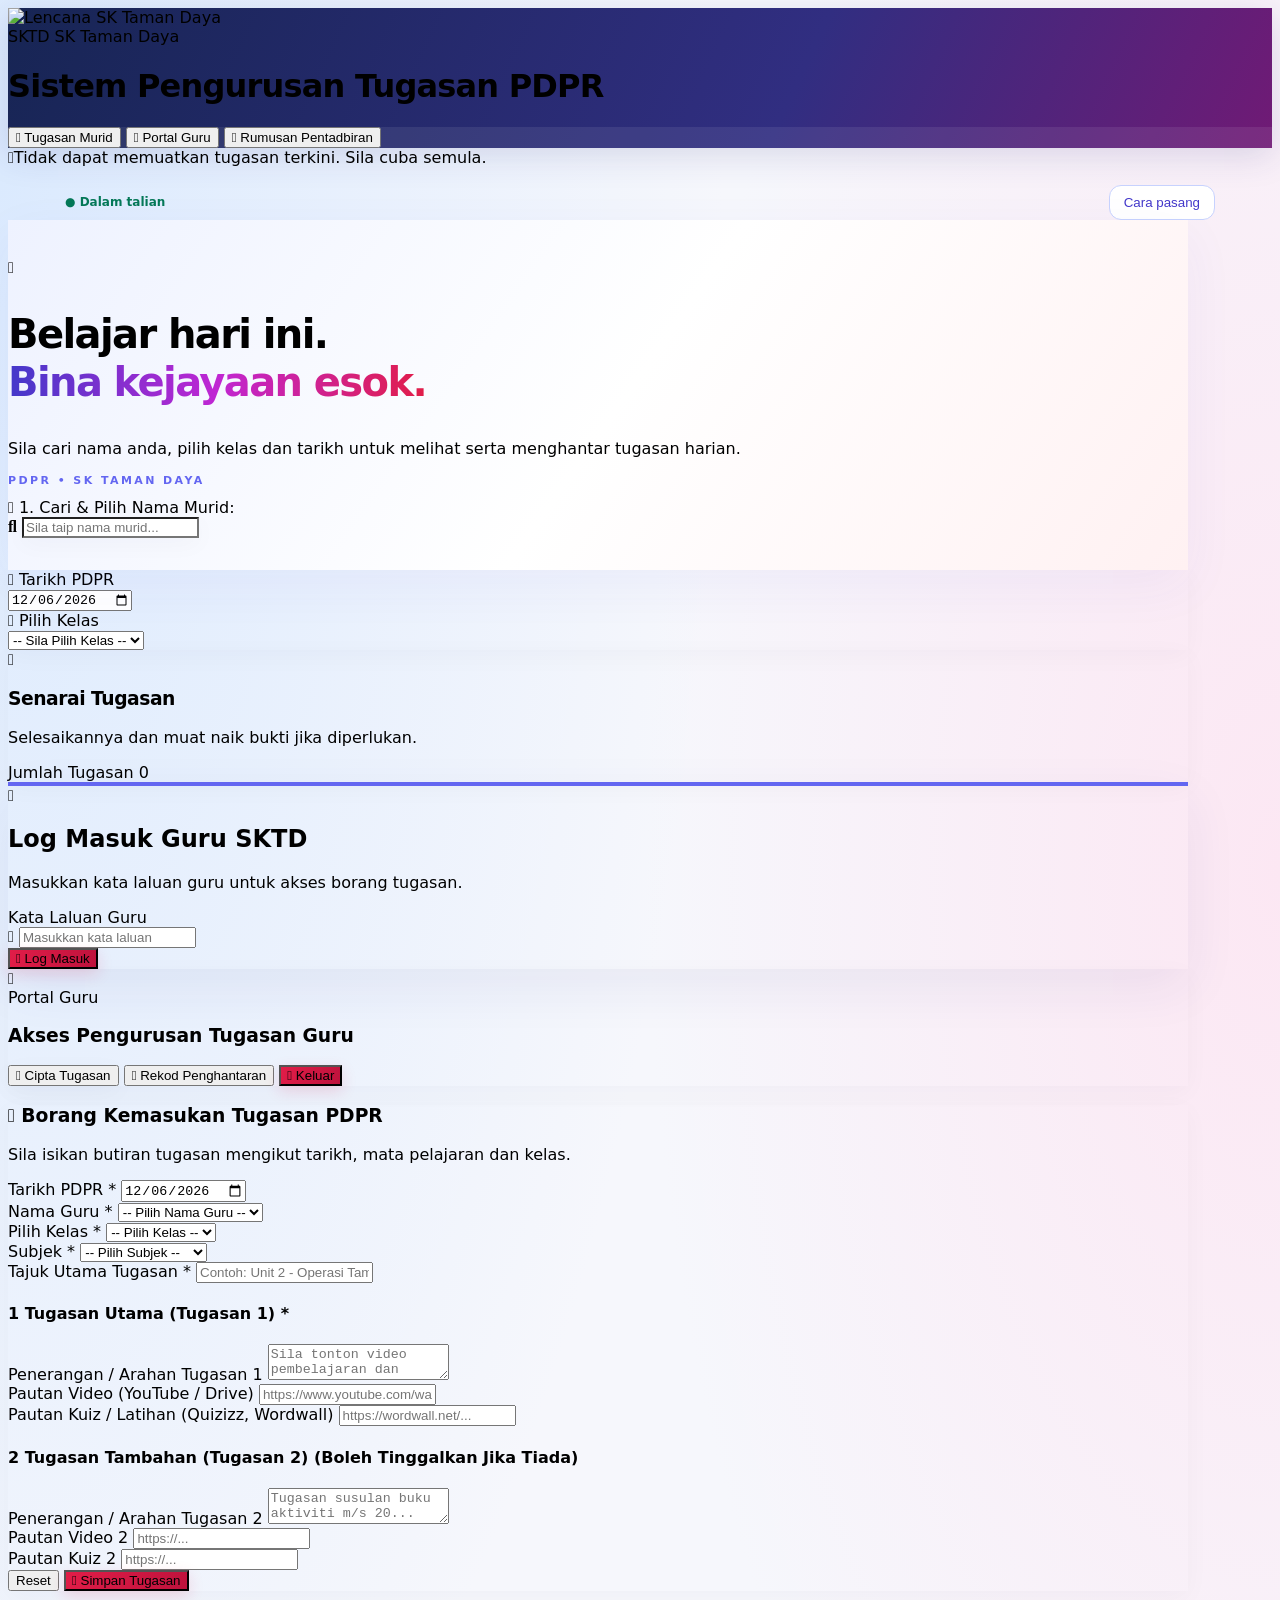
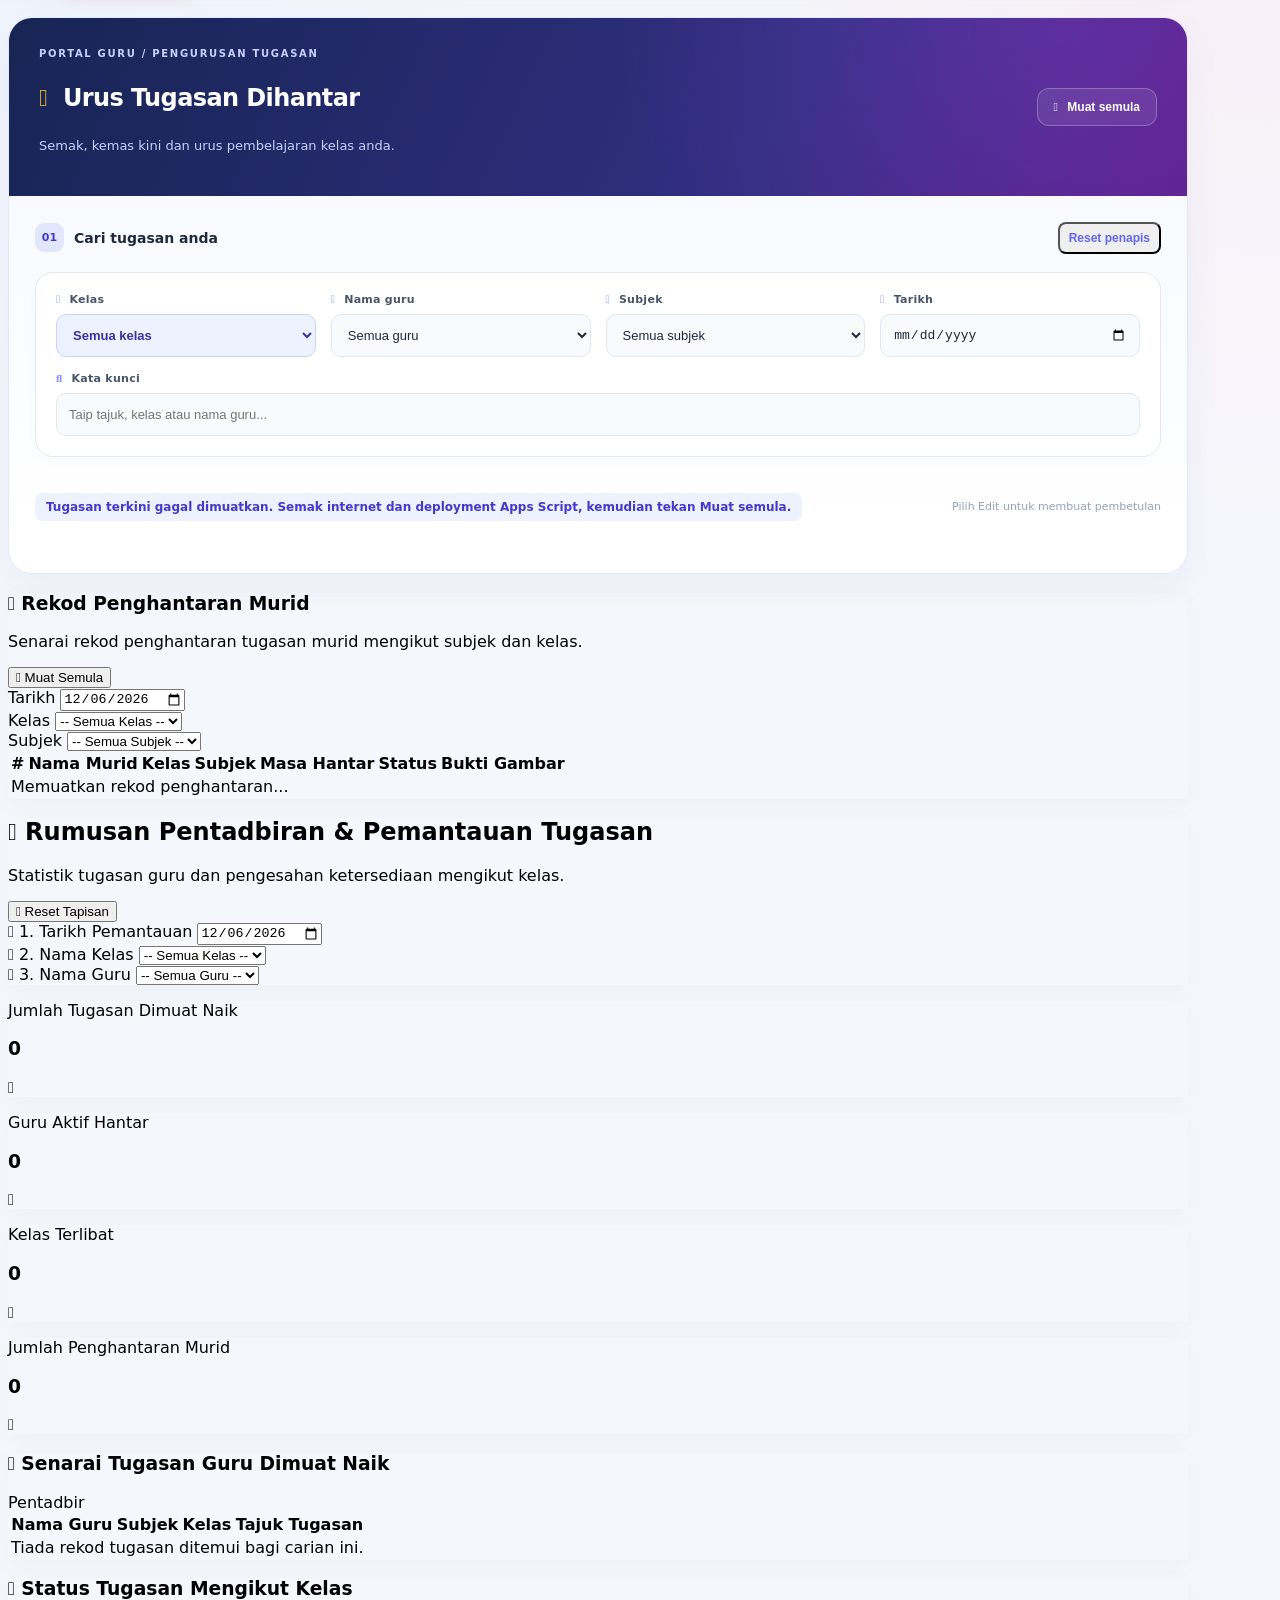
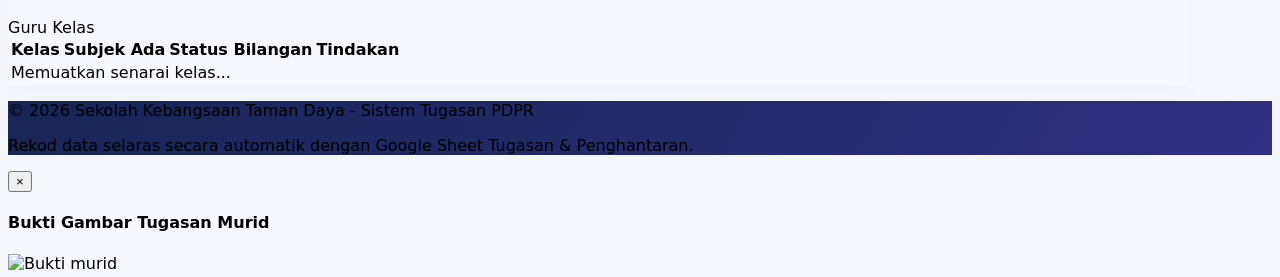
==== commit 27f25523: "Add files via upload" ====
--- a/index.html
+++ b/index.html
@@ -366,13 +366,20 @@
                     </form>
                 </div>
 
-                <section id="manageTasksPanel" class="bg-white rounded-2xl shadow-sm border border-slate-200 p-6 space-y-4">
-<h3 class="text-lg font-bold text-slate-900">Urus Tugasan Dihantar</h3>
-<p class="text-xs text-slate-500">Pilih tugasan untuk membuat pembetulan atau memadamnya. Semak nama guru sebelum mengubah tugasan.</p>
-<div class="flex gap-2 flex-wrap"><input id="manageTaskSearch" class="border rounded-lg px-3 py-2 text-sm flex-grow" aria-label="Cari tugasan" placeholder="Cari nama guru, kelas, subjek atau tajuk..."><button type="button" id="refreshManagedTasks" class="border rounded-lg px-4 py-2 text-sm">Muat semula</button></div>
-<p id="manageTaskStatus" class="text-sm text-slate-500" role="status"></p>
-<div id="manageTaskList" class="space-y-3"></div>
-</section>
+                <section id="manageTasksPanel" aria-labelledby="manageTitle">
+<div class="manage-hero"><div class="manage-hero-copy"><span class="manage-eyebrow">PORTAL GURU / PENGURUSAN TUGASAN</span><h3 id="manageTitle"><i class="fa-solid fa-layer-group" aria-hidden="true"></i> Urus Tugasan Dihantar</h3><p>Semak, kemas kini dan urus pembelajaran kelas anda.</p></div><button type="button" id="refreshManagedTasks" class="manage-refresh"><i class="fa-solid fa-rotate" aria-hidden="true"></i> Muat semula</button></div>
+<div class="manage-body">
+<div class="manage-filter-heading"><div><span class="manage-step">01</span><strong>Cari tugasan anda</strong></div><button type="button" id="resetManagedFilters">Reset penapis</button></div>
+<div class="manage-filters">
+<label class="manage-filter"><span><i class="fa-solid fa-school" aria-hidden="true"></i> Kelas</span><select id="manageFilterKelas"><option value="">Semua kelas</option></select></label>
+<label class="manage-filter"><span><i class="fa-solid fa-user" aria-hidden="true"></i> Nama guru</span><select id="manageFilterGuru"><option value="">Semua guru</option></select></label>
+<label class="manage-filter"><span><i class="fa-solid fa-book" aria-hidden="true"></i> Subjek</span><select id="manageFilterSubjek"><option value="">Semua subjek</option></select></label>
+<label class="manage-filter"><span><i class="fa-solid fa-calendar-days" aria-hidden="true"></i> Tarikh</span><input id="manageFilterTarikh" type="date"></label>
+<label class="manage-filter manage-search"><span><i class="fa-solid fa-magnifying-glass" aria-hidden="true"></i> Kata kunci</span><input id="manageTaskSearch" type="search" placeholder="Taip tajuk, kelas atau nama guru..."></label>
+</div>
+<div class="manage-results-bar"><p id="manageTaskStatus" role="status" aria-live="polite"></p><span class="manage-hint">Pilih Edit untuk membuat pembetulan</span></div>
+<div id="manageTaskList"></div>
+</div></section>
                 <!-- SUB-PANEL 2: STATUS SEMAKAN MURID -->
                 <div id="panelSemakanMurid" class="hidden bg-white rounded-2xl shadow-sm border border-slate-200 p-6 space-y-5">
                     <div class="border-b border-slate-200 pb-3 flex justify-between items-center">
--- a/assets/theme.css
+++ b/assets/theme.css
@@ -1,3 +1,12 @@
 
 :root{color-scheme:light;--brand:#4338ca}body{background:radial-gradient(ellipse at 0 5%,#dbeafe 0,transparent 40%),radial-gradient(ellipse at 100% 25%,#fce7f3 0,transparent 35%),#f6f7fc!important;font-family:Inter,ui-sans-serif,system-ui,sans-serif!important}header{background:linear-gradient(115deg,#172554,#312e81 62%,#701a75)!important;border:0!important;box-shadow:0 8px 32px #312e8126!important}header nav{background:#ffffff14!important;border-color:#ffffff20!important}header h1{letter-spacing:-.025em}main{max-width:1180px!important}#tabMurid>div:first-child{background:linear-gradient(125deg,#eef2ff,#fff 52%,#fff1f2);border-color:#fff;box-shadow:0 16px 50px #4338ca0d;padding-top:38px;padding-bottom:32px;position:relative}#tabMurid h2{font-size:clamp(26px,4vw,40px);line-height:1.2;letter-spacing:-.04em}.hero-accent{background:linear-gradient(90deg,#4338ca,#c026d3,#e11d48);color:transparent;background-clip:text}.hero-kicker{color:#6366f1;font-size:11px;letter-spacing:.22em;font-weight:800}main .shadow-sm{box-shadow:0 6px 24px #1e1b4b08}button,a,input,select,textarea{transition:background .2s,box-shadow .2s,transform .2s,border-color .2s}button{cursor:pointer}button:focus-visible,a:focus-visible{outline:3px solid #a5b4fc;outline-offset:3px}button.bg-sktd-red{background:linear-gradient(110deg,#e11d48,#be123c)!important;box-shadow:0 5px 15px #e11d4826}input:focus,select:focus,textarea:focus{border-color:#818cf8!important;box-shadow:0 0 0 3px #6366f11a!important}#muridTaskList>div{transition:transform .2s,box-shadow .2s;border-radius:20px}#guruLoginCard{border-top:4px solid #6366f1;box-shadow:0 18px 50px #312e8112}#muridHeaderTitle{letter-spacing:-.025em}footer{background:linear-gradient(120deg,#172554,#312e81)!important}.app-tools{max-width:1150px;width:calc(100% - 32px);margin:18px auto 0;display:flex;align-items:center;gap:8px;flex-wrap:wrap;font-size:12px;font-weight:700}.app-tools #connectionStatus{margin-right:auto;color:#047857}.app-tools button,dialog button{padding:9px 14px;border-radius:12px;border:1px solid #c7d2fe;background:white;color:#4338ca}.app-tools #installApp,dialog button{background:linear-gradient(100deg,#4338ca,#7c3aed);color:white;border:0}#offlineNotice{margin:12px auto 0;width:calc(100% - 32px);max-width:1150px;background:#fffbeb;border:1px solid #fcd34d;color:#92400e;padding:14px;border-radius:14px;font-size:13px}dialog{max-width:440px;width:calc(100% - 40px);padding:28px;border-radius:22px;box-shadow:0 20px 80px #0004;border:1px solid #e0e7ff}dialog::backdrop{background:#0f172a88;backdrop-filter:blur(4px)}dialog h2{font-size:22px;font-weight:800;color:#312e81}dialog p{font-size:14px;line-height:1.7;margin:14px 0}[hidden]{display:none!important}@media(hover:hover){button:hover{transform:translateY(-2px);filter:brightness(1.04)}#muridTaskList>div:hover{transform:translateY(-4px);box-shadow:0 14px 35px #4338ca18}header nav button:hover{background:#ffffff22}}@media(max-width:640px){header>div{justify-content:center!important}header nav{width:100%;justify-content:center}header nav button{padding:9px 8px!important;font-size:11px}main{padding-top:18px!important}#tabMurid>div:first-child{padding:24px 16px}.app-tools{font-size:11px}header{position:relative!important}}@media(prefers-reduced-motion:reduce){*,*::before,*::after{transition:none!important;animation:none!important;scroll-behavior:auto!important}}
 #taskEditor{max-width:700px;max-height:90vh;overflow:auto}.task-edit-field{display:block;font-size:13px;font-weight:700;color:#334155;margin-top:12px}.task-edit-field input,.task-edit-field textarea{display:block;box-sizing:border-box;width:100%;padding:10px;margin-top:5px;border:1px solid #cbd5e1;border-radius:10px;font:inherit}.task-edit-actions{display:flex;gap:8px;flex-wrap:wrap}.managed-task{display:flex;gap:14px;justify-content:space-between;align-items:center;border:1px solid #e0e7ff;border-radius:14px;padding:16px}.managed-task p{font-size:12px;color:#64748b;margin-top:5px}.managed-task button{padding:8px 16px;border-radius:10px;font-weight:700;font-size:12px}.task-edit{background:#eef2ff;color:#4338ca}.task-delete{background:#fff1f2;color:#be123c}.task-edit-error{color:#be123c!important;white-space:pre-wrap}.managed-task strong{overflow-wrap:anywhere}.managed-task>div:first-child{min-width:0}.task-edit-actions button:disabled{opacity:.5;cursor:wait}@media(max-width:640px){.managed-task{align-items:stretch;flex-direction:column}}
+/* V4 — Pengurusan tugasan, sepadan dengan identiti PdPR SKTD */
+#manageTasksPanel{border:1px solid #e0e7ff;border-radius:24px;background:#fff;overflow:hidden;box-shadow:0 14px 40px #312e810c;margin-top:26px}
+.manage-hero{display:flex;align-items:center;justify-content:space-between;gap:20px;padding:30px;background:radial-gradient(circle at 90% 0,#a855f73d,transparent 42%),linear-gradient(115deg,#172554,#312e81 65%,#581c87);color:#fff}.manage-eyebrow{display:block;font-size:10px;font-weight:800;letter-spacing:.17em;color:#c7d2fe;margin-bottom:10px}.manage-hero h3{font-size:24px;line-height:1.3;font-weight:800;letter-spacing:-.025em}.manage-hero h3 i{color:#fbbf24;margin-right:8px}.manage-hero p{font-size:13px;color:#c7d2fe;margin-top:8px}.manage-refresh{white-space:nowrap;border:1px solid #ffffff40;background:#ffffff16;color:#fff;border-radius:12px;padding:11px 16px;font-size:12px;font-weight:700}.manage-refresh i{margin-right:6px}.manage-body{padding:26px;background:linear-gradient(180deg,#f8faff 0,#fff 340px)}.manage-filter-heading{display:flex;align-items:center;justify-content:space-between;gap:12px;margin-bottom:18px;font-size:14px;color:#1e293b}.manage-filter-heading>div{display:flex;align-items:center;gap:10px}.manage-step{background:#e0e7ff;color:#4338ca;width:29px;height:29px;display:grid;place-items:center;border-radius:9px;font-size:11px;font-weight:800}#resetManagedFilters{font-size:12px;color:#6366f1;font-weight:700;padding:7px 9px;border-radius:8px}.manage-filters{display:grid;grid-template-columns:repeat(4,minmax(0,1fr));gap:15px;background:white;border:1px solid #e2e8f0;border-radius:18px;padding:20px;box-shadow:0 4px 16px #312e8104}.manage-filter{display:flex;min-width:0;flex-direction:column;gap:8px}.manage-filter>span{font-size:11px;font-weight:800;color:#475569;letter-spacing:.025em}.manage-filter>span i{color:#818cf8;margin-right:5px}.manage-filter input,.manage-filter select{width:100%;min-width:0;box-sizing:border-box;padding:11px 12px;border:1px solid #e2e8f0;background:#f8fafc;border-radius:10px;font-size:13px;color:#1e293b;min-height:43px}.manage-filter input:focus,.manage-filter select:focus{outline:0;background:white}.manage-filter:first-child select{border-color:#c7d2fe;background:#eef2ff;font-weight:700;color:#3730a3}.manage-search{grid-column:1/-1}.manage-results-bar{display:flex;gap:12px;justify-content:space-between;align-items:center;margin:24px 0 14px}#manageTaskStatus{font-size:12px;font-weight:800;color:#4338ca;background:#eef2ff;border-radius:8px;padding:7px 11px}.manage-hint{font-size:11px;color:#94a3b8}#manageTaskList{display:grid;grid-template-columns:repeat(2,minmax(0,1fr));gap:16px}#manageTaskList .managed-task{display:flex;flex-direction:column;align-items:stretch;gap:0;min-width:0;padding:22px;border-radius:18px;background:#fff;border:1px solid #e2e8f0;box-shadow:0 4px 14px #312e8105;transition:transform .2s,box-shadow .2s,border-color .2s;position:relative;overflow:hidden}#manageTaskList .managed-task::before{content:'';position:absolute;top:0;left:0;right:0;height:3px;background:linear-gradient(90deg,#4338ca,#a855f7,#f43f5e)}.managed-card-top{display:flex;align-items:center;gap:8px;flex-wrap:wrap;margin-bottom:15px}.managed-class{font-size:11px;font-weight:800;background:#eef2ff;color:#4338ca;padding:6px 10px;border-radius:8px}.managed-subject{font-size:11px;color:#9a3412;background:#fff7ed;padding:6px 10px;border-radius:8px;font-weight:700}.managed-title{font-size:17px;line-height:1.5;font-weight:800;letter-spacing:-.02em;color:#1e293b;overflow-wrap:anywhere;margin:0 0 12px}.managed-meta{margin-bottom:20px}.managed-meta p{font-size:12px!important;display:flex;align-items:baseline;gap:9px;color:#64748b;margin:7px 0!important;overflow-wrap:anywhere}.managed-meta i{color:#94a3b8;width:14px;flex-shrink:0}.managed-card-actions{border-top:1px solid #f1f5f9;padding-top:16px;margin-top:auto;display:flex;gap:10px}#manageTaskList .task-edit{flex:1;background:linear-gradient(110deg,#4338ca,#7c3aed);color:white;box-shadow:0 4px 12px #4338ca20;padding:11px 16px}#manageTaskList .task-delete{padding:11px 16px;border:1px solid #ffe4e6;background:#fff1f2;color:#be123c}.manage-empty{grid-column:1/-1;border:1px dashed #c7d2fe;background:#fafbff;border-radius:18px;text-align:center;padding:45px 20px}.manage-empty>i{font-size:26px;color:#a5b4fc;background:#eef2ff;padding:18px;border-radius:18px;margin-bottom:14px}.manage-empty h4{font-size:15px;font-weight:800;color:#334155}.manage-empty p{font-size:12px;color:#64748b;margin-top:7px}
+#taskEditor{padding:0;border:1px solid #e0e7ff;max-width:760px;width:calc(100% - 28px);border-radius:24px;background:#f8fafc;max-height:90dvh}#taskEditor form{margin:0}.task-editor-header{padding:26px 30px;background:linear-gradient(110deg,#172554,#312e81,#581c87)}#taskEditor .task-editor-header h2{color:white;font-size:24px;font-weight:800;letter-spacing:-.025em}#taskEditor .task-editor-header h2 i{color:#fbbf24;margin-right:7px}#taskEditor .task-editor-header p{color:#c7d2fe;font-size:12px;margin:8px 0 0}.task-editor-body{padding:24px 28px}.task-field-group{border:1px solid #e2e8f0;background:white;border-radius:16px;padding:18px;margin:0 0 22px;min-width:0}.task-field-group legend{font-size:11px;font-weight:800;letter-spacing:.06em;color:#4338ca;padding:0 8px}.task-fields-grid{display:grid;grid-template-columns:repeat(2,minmax(0,1fr));gap:16px}.task-field-wide{grid-column:1/-1}#taskEditor .task-edit-field{margin:0;font-size:12px;color:#475569;min-width:0}#taskEditor .task-edit-field input,#taskEditor .task-edit-field textarea{padding:11px 12px;border-color:#e2e8f0;background:#f8fafc;font-weight:500;font-size:14px;resize:vertical}#taskEditor .task-edit-field input:focus,#taskEditor .task-edit-field textarea:focus{outline:none;background:#fff}.task-editor-footer{position:sticky;bottom:0;padding:18px 28px;background:#ffffffee;backdrop-filter:blur(10px);border-top:1px solid #e2e8f0;justify-content:flex-end;z-index:1}#taskEditor .task-editor-footer button{font-size:13px;font-weight:700;padding:12px 20px;border-radius:12px}#taskEditor .task-editor-footer button:first-child{background:#f1f5f9;color:#475569}#taskEditor .task-editor-footer button:last-child{background:linear-gradient(100deg,#4338ca,#7c3aed);color:white;box-shadow:0 5px 14px #4338ca25}#taskEditor .task-edit-error:empty{display:none}
+@media(hover:hover){#manageTaskList .managed-task:hover{transform:translateY(-3px);box-shadow:0 14px 30px #312e8110;border-color:#c7d2fe}#resetManagedFilters:hover{background:#eef2ff}.manage-refresh:hover{background:#ffffff26}}
+@media(max-width:900px){.manage-filters{grid-template-columns:repeat(2,minmax(0,1fr))}}
+@media(max-width:640px){.manage-hero{padding:24px 20px;flex-direction:column;align-items:flex-start}.manage-hero h3{font-size:21px}.manage-body{padding:18px 14px}.manage-filters{padding:15px;gap:13px}#manageTaskList{grid-template-columns:1fr}.manage-hint{display:none}.manage-filter-heading{font-size:13px}.manage-eyebrow{font-size:9px}.task-editor-header{padding:24px 20px}.task-editor-body{padding:20px 14px}.task-fields-grid{grid-template-columns:1fr}.task-field-group{padding:16px}.task-editor-footer{padding:14px}.task-editor-footer button{flex:1}.manage-filter input,.manage-filter select{font-size:16px}.task-edit-field input,.task-edit-field textarea{font-size:16px!important}}
+@media(max-width:380px){.manage-filters{grid-template-columns:1fr}.manage-filter-heading{align-items:flex-start}.manage-hero h3{font-size:19px}}
+@media(prefers-reduced-motion:reduce){#manageTaskList .managed-task{transition:none}#manageTaskList .managed-task:hover{transform:none}}
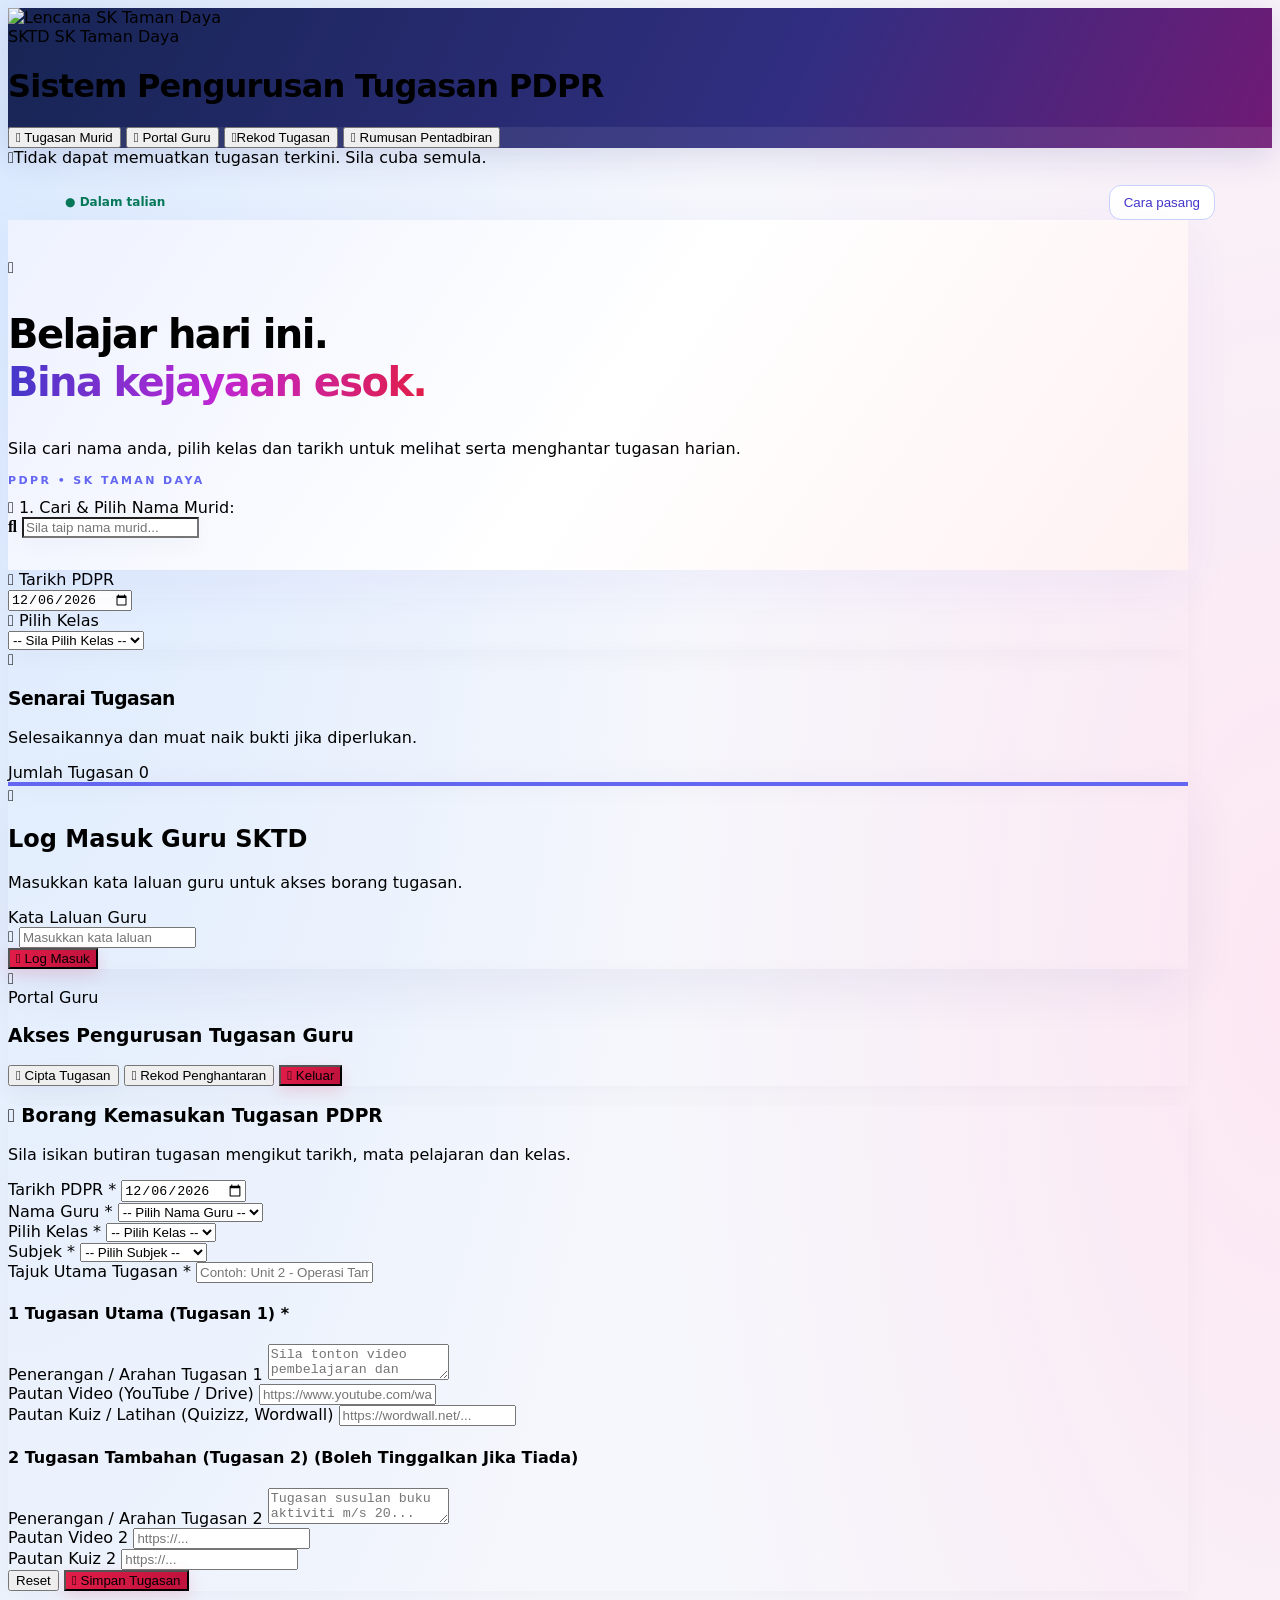
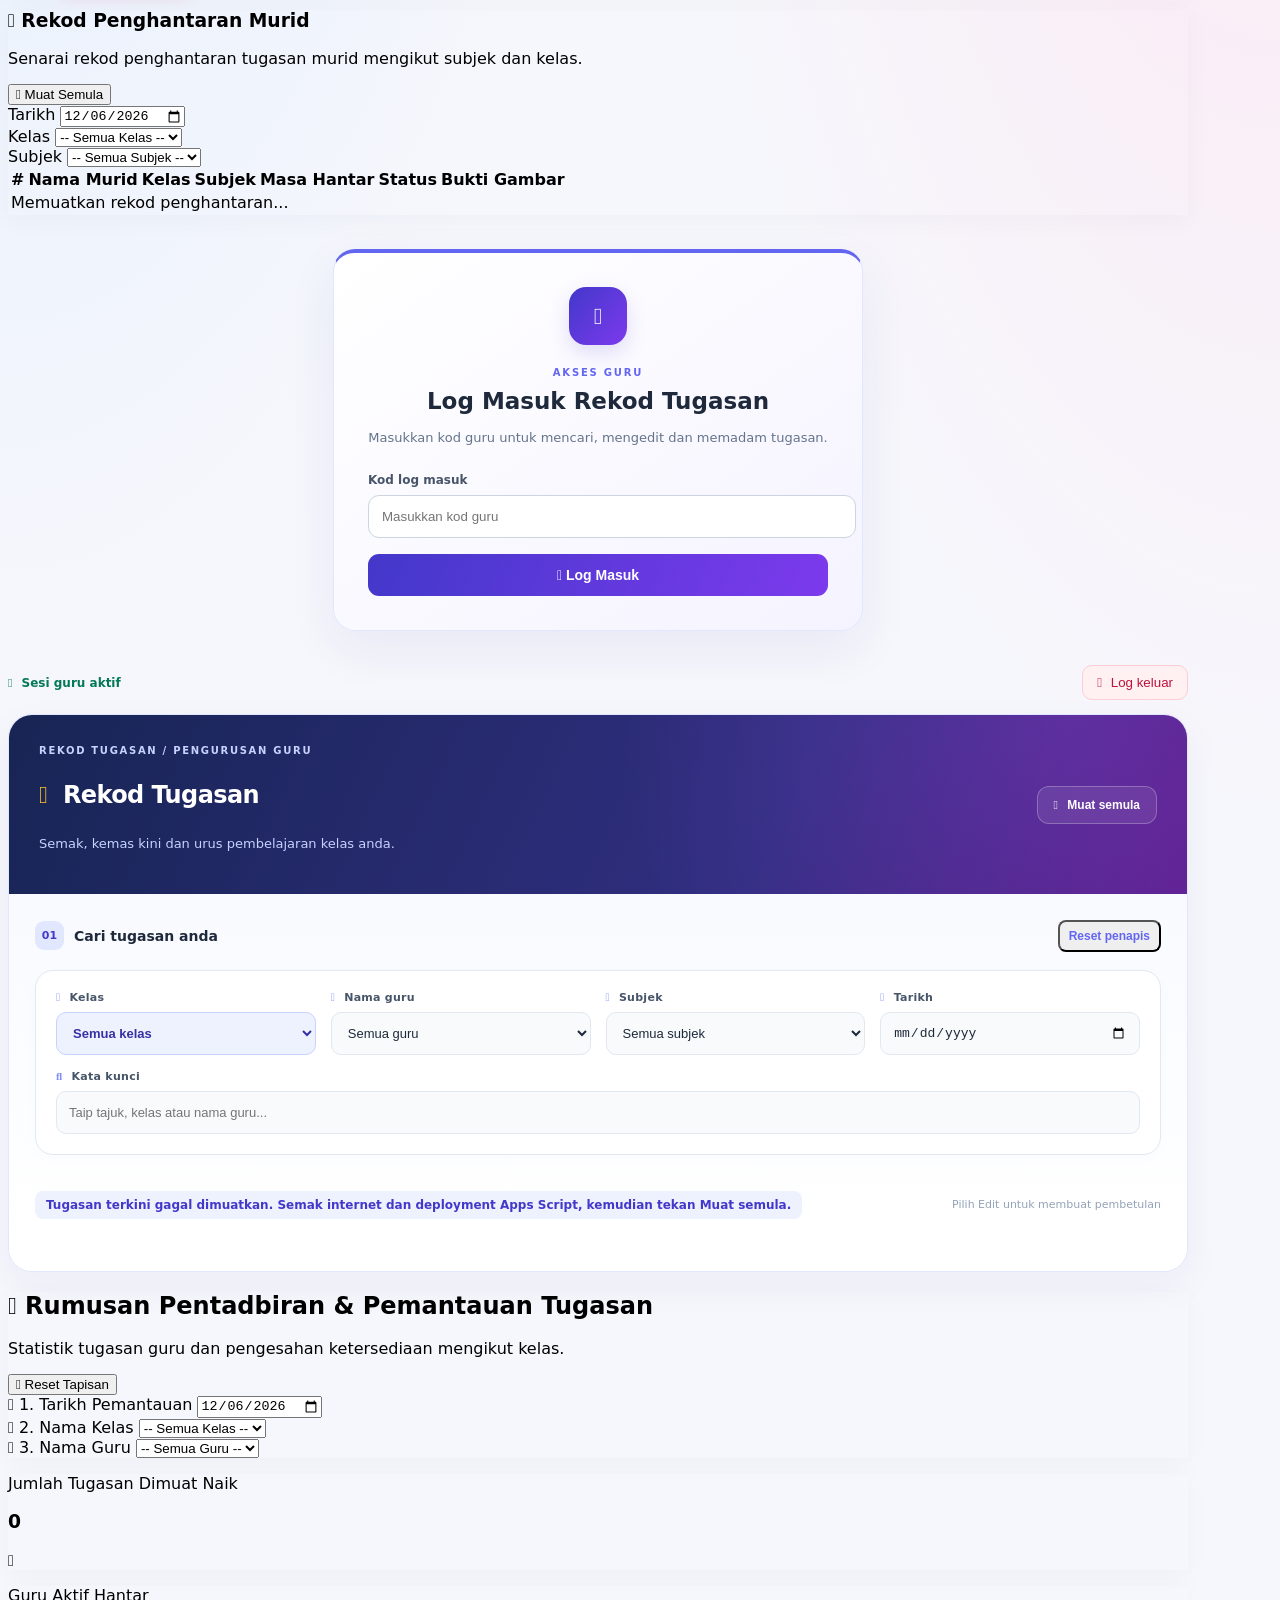
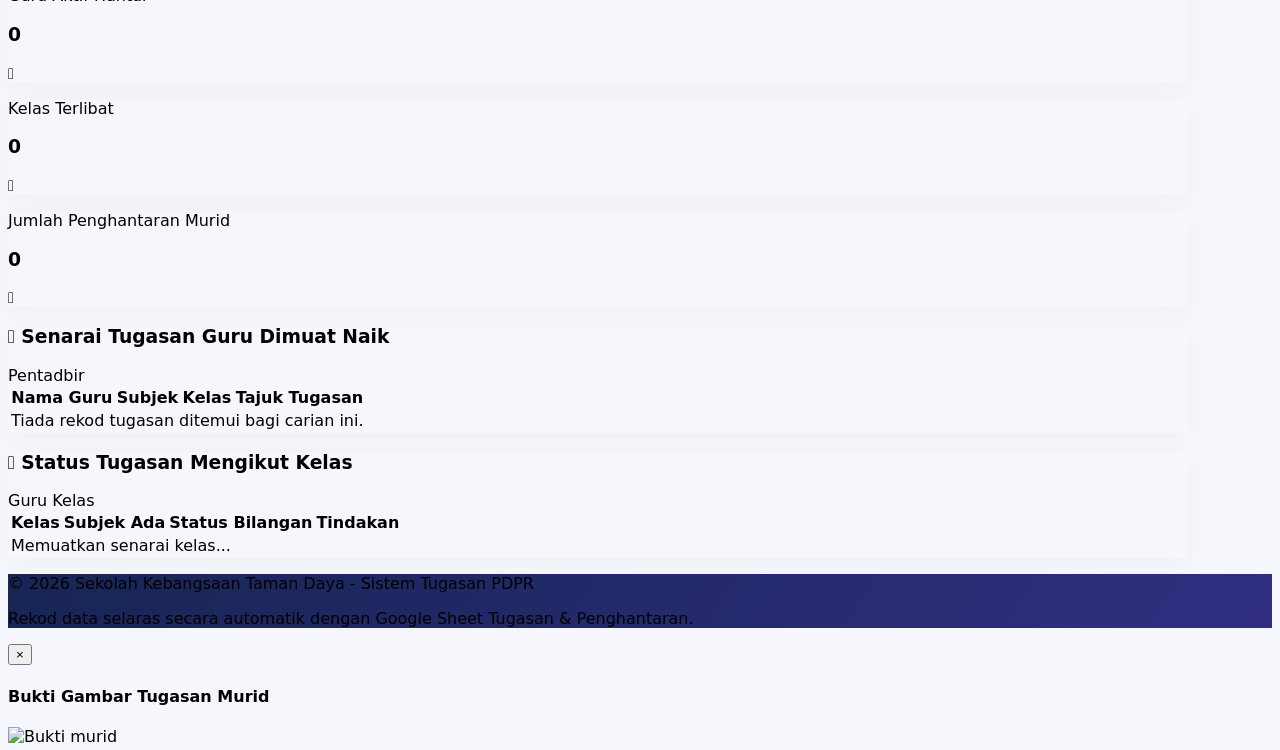
==== commit 6a52559e: "Add files via upload" ====
--- a/index.html
+++ b/index.html
@@ -96,6 +96,9 @@
                     <i class="fa-solid fa-chalkboard-user text-amber-400"></i>
                     <span>Portal Guru</span>
                 </button>
+                <button id="tabBtnRekod" onclick="switchTab('rekod')" class="px-3.5 py-2 rounded-lg font-semibold text-slate-300 hover:text-white transition-all duration-200 flex items-center gap-2">
+                    <i class="fa-solid fa-folder-open text-violet-300" aria-hidden="true"></i><span>Rekod Tugasan</span>
+                </button>
                 <button id="tabBtnRumusan" onclick="switchTab('rumusan')" class="px-3.5 py-2 rounded-lg font-semibold text-slate-300 hover:text-white transition-all duration-200 flex items-center gap-2">
                     <i class="fa-solid fa-chart-pie text-emerald-400"></i>
                     <span>Rumusan Pentadbiran</span>
@@ -366,20 +369,6 @@
                     </form>
                 </div>
 
-                <section id="manageTasksPanel" aria-labelledby="manageTitle">
-<div class="manage-hero"><div class="manage-hero-copy"><span class="manage-eyebrow">PORTAL GURU / PENGURUSAN TUGASAN</span><h3 id="manageTitle"><i class="fa-solid fa-layer-group" aria-hidden="true"></i> Urus Tugasan Dihantar</h3><p>Semak, kemas kini dan urus pembelajaran kelas anda.</p></div><button type="button" id="refreshManagedTasks" class="manage-refresh"><i class="fa-solid fa-rotate" aria-hidden="true"></i> Muat semula</button></div>
-<div class="manage-body">
-<div class="manage-filter-heading"><div><span class="manage-step">01</span><strong>Cari tugasan anda</strong></div><button type="button" id="resetManagedFilters">Reset penapis</button></div>
-<div class="manage-filters">
-<label class="manage-filter"><span><i class="fa-solid fa-school" aria-hidden="true"></i> Kelas</span><select id="manageFilterKelas"><option value="">Semua kelas</option></select></label>
-<label class="manage-filter"><span><i class="fa-solid fa-user" aria-hidden="true"></i> Nama guru</span><select id="manageFilterGuru"><option value="">Semua guru</option></select></label>
-<label class="manage-filter"><span><i class="fa-solid fa-book" aria-hidden="true"></i> Subjek</span><select id="manageFilterSubjek"><option value="">Semua subjek</option></select></label>
-<label class="manage-filter"><span><i class="fa-solid fa-calendar-days" aria-hidden="true"></i> Tarikh</span><input id="manageFilterTarikh" type="date"></label>
-<label class="manage-filter manage-search"><span><i class="fa-solid fa-magnifying-glass" aria-hidden="true"></i> Kata kunci</span><input id="manageTaskSearch" type="search" placeholder="Taip tajuk, kelas atau nama guru..."></label>
-</div>
-<div class="manage-results-bar"><p id="manageTaskStatus" role="status" aria-live="polite"></p><span class="manage-hint">Pilih Edit untuk membuat pembetulan</span></div>
-<div id="manageTaskList"></div>
-</div></section>
                 <!-- SUB-PANEL 2: STATUS SEMAKAN MURID -->
                 <div id="panelSemakanMurid" class="hidden bg-white rounded-2xl shadow-sm border border-slate-200 p-6 space-y-5">
                     <div class="border-b border-slate-200 pb-3 flex justify-between items-center">
@@ -440,6 +429,37 @@
             </div>
         </section>
 
+        <section id="tabRekod" class="hidden space-y-6">
+            <div id="rekodLoginCard" class="record-login">
+                <div class="record-login-icon"><i class="fa-solid fa-lock" aria-hidden="true"></i></div>
+                <span class="record-login-kicker">AKSES GURU</span>
+                <h2>Log Masuk Rekod Tugasan</h2>
+                <p>Masukkan kod guru untuk mencari, mengedit dan memadam tugasan.</p>
+                <form onsubmit="handleRekodLogin(event)">
+                    <label for="rekodPasswordInput">Kod log masuk</label>
+                    <input id="rekodPasswordInput" type="password" placeholder="Masukkan kod guru" autocomplete="current-password" required>
+                    <button type="submit"><i class="fa-solid fa-right-to-bracket" aria-hidden="true"></i> Log Masuk</button>
+                </form>
+            </div>
+            <div id="rekodDashboard" class="hidden">
+                <div class="record-session"><span><i class="fa-solid fa-shield-halved" aria-hidden="true"></i> Sesi guru aktif</span><button type="button" onclick="logoutGuru()"><i class="fa-solid fa-right-from-bracket" aria-hidden="true"></i> Log keluar</button></div>
+                <section id="manageTasksPanel" aria-labelledby="manageTitle">
+<div class="manage-hero"><div class="manage-hero-copy"><span class="manage-eyebrow">REKOD TUGASAN / PENGURUSAN GURU</span><h3 id="manageTitle"><i class="fa-solid fa-layer-group" aria-hidden="true"></i> Rekod Tugasan</h3><p>Semak, kemas kini dan urus pembelajaran kelas anda.</p></div><button type="button" id="refreshManagedTasks" class="manage-refresh"><i class="fa-solid fa-rotate" aria-hidden="true"></i> Muat semula</button></div>
+<div class="manage-body">
+<div class="manage-filter-heading"><div><span class="manage-step">01</span><strong>Cari tugasan anda</strong></div><button type="button" id="resetManagedFilters">Reset penapis</button></div>
+<div class="manage-filters">
+<label class="manage-filter"><span><i class="fa-solid fa-school" aria-hidden="true"></i> Kelas</span><select id="manageFilterKelas"><option value="">Semua kelas</option></select></label>
+<label class="manage-filter"><span><i class="fa-solid fa-user" aria-hidden="true"></i> Nama guru</span><select id="manageFilterGuru"><option value="">Semua guru</option></select></label>
+<label class="manage-filter"><span><i class="fa-solid fa-book" aria-hidden="true"></i> Subjek</span><select id="manageFilterSubjek"><option value="">Semua subjek</option></select></label>
+<label class="manage-filter"><span><i class="fa-solid fa-calendar-days" aria-hidden="true"></i> Tarikh</span><input id="manageFilterTarikh" type="date"></label>
+<label class="manage-filter manage-search"><span><i class="fa-solid fa-magnifying-glass" aria-hidden="true"></i> Kata kunci</span><input id="manageTaskSearch" type="search" placeholder="Taip tajuk, kelas atau nama guru..."></label>
+</div>
+<div class="manage-results-bar"><p id="manageTaskStatus" role="status" aria-live="polite"></p><span class="manage-hint">Pilih Edit untuk membuat pembetulan</span></div>
+<div id="manageTaskList"></div>
+</div></section>
+            </div>
+        </section>
+
         <section id="tabRumusan" class="hidden space-y-6">
             
             <!-- Rumusan Header & Multi-Filter Bar -->
@@ -628,7 +648,7 @@
         // Senarai Guru CSV Link
         const GURU_CSV_URL = "https://docs.google.com/spreadsheets/d/e/2PACX-1vTFly8MED_Uxqw7ffrr-uDGxSt8qOLDJfCneKWZVNwHxSYQcWjOJCpIJpAoDFve_wBSvvjYEF7ce_Vx/pub?gid=0&single=true&output=csv";
 
-        const GURU_PASSWORD = "JBA1077";
+        const GURU_PASSWORD = "JAB1077";
 
         // GLOBAL APP STATE
         let rawMuridData = []; 
@@ -876,26 +896,19 @@
         }
 
         function switchTab(tabName) {
-            document.getElementById('tabMurid').classList.add('hidden');
-            document.getElementById('tabGuru').classList.add('hidden');
-            document.getElementById('tabRumusan').classList.add('hidden');
-
-            document.getElementById('tabBtnMurid').className = "px-3.5 py-2 rounded-lg font-semibold text-slate-300 hover:text-white transition-all duration-200 flex items-center gap-2";
-            document.getElementById('tabBtnGuru').className = "px-3.5 py-2 rounded-lg font-semibold text-slate-300 hover:text-white transition-all duration-200 flex items-center gap-2";
-            document.getElementById('tabBtnRumusan').className = "px-3.5 py-2 rounded-lg font-semibold text-slate-300 hover:text-white transition-all duration-200 flex items-center gap-2";
-
-            if (tabName === 'murid') {
-                document.getElementById('tabMurid').classList.remove('hidden');
-                document.getElementById('tabBtnMurid').className = "px-3.5 py-2 rounded-lg font-semibold transition-all duration-200 flex items-center gap-2 bg-white text-sktd-navy shadow-sm";
-                loadMuridTugasan();
-            } else if (tabName === 'guru') {
-                document.getElementById('tabGuru').classList.remove('hidden');
-                document.getElementById('tabBtnGuru').className = "px-3.5 py-2 rounded-lg font-semibold transition-all duration-200 flex items-center gap-2 bg-white text-sktd-navy shadow-sm";
-            } else if (tabName === 'rumusan') {
-                document.getElementById('tabRumusan').classList.remove('hidden');
-                document.getElementById('tabBtnRumusan').className = "px-3.5 py-2 rounded-lg font-semibold transition-all duration-200 flex items-center gap-2 bg-white text-sktd-navy shadow-sm";
-                renderRumusan();
-            }
+            const tabs = {murid:['tabMurid','tabBtnMurid'],guru:['tabGuru','tabBtnGuru'],rekod:['tabRekod','tabBtnRekod'],rumusan:['tabRumusan','tabBtnRumusan']};
+            if (!tabs[tabName]) return;
+            for (const [name,[panelId,buttonId]] of Object.entries(tabs)) {
+                const active = name === tabName;
+                document.getElementById(panelId).classList.toggle('hidden', !active);
+                const button = document.getElementById(buttonId);
+                button.className = 'px-3.5 py-2 rounded-lg font-semibold transition-all duration-200 flex items-center gap-2 ' + (active ? 'bg-white text-sktd-navy shadow-sm' : 'text-slate-300 hover:text-white');
+                button.setAttribute('aria-pressed', String(active));
+            }
+            syncTeacherAccess();
+            if (tabName === 'murid') loadMuridTugasan();
+            if (tabName === 'rumusan') renderRumusan();
+            if (tabName === 'rekod' && isGuruLoggedIn && typeof renderManagedTasks === 'function') renderManagedTasks();
         }
 
         function loadMuridTugasan() {
@@ -1074,27 +1087,40 @@
             }
         }
 
-        function handleGuruLogin(e) {
-            e.preventDefault();
-            const pwd = document.getElementById('guruPasswordInput').value;
-            if (pwd === GURU_PASSWORD) {
-                isGuruLoggedIn = true;
-                if (typeof renderManagedTasks === 'function') renderManagedTasks();
-                document.getElementById('guruLoginCard').classList.add('hidden');
-                document.getElementById('guruDashboard').classList.remove('hidden');
-                showToast("Log masuk portal guru berjaya!", "success");
-            } else {
-                showToast("Kata laluan salah. Sila cuba lagi.", "danger");
-            }
-        }
-
+        function syncTeacherAccess() {
+            for (const [loginId,dashboardId] of [['guruLoginCard','guruDashboard'],['rekodLoginCard','rekodDashboard']]) {
+                document.getElementById(loginId).classList.toggle('hidden', isGuruLoggedIn);
+                document.getElementById(dashboardId).classList.toggle('hidden', !isGuruLoggedIn);
+            }
+        }
+        function loginTeacherFrom(inputId) {
+            const field = document.getElementById(inputId);
+            if (field.value !== GURU_PASSWORD) {
+                showToast('Kod log masuk salah. Sila cuba lagi.', 'danger');
+                field.focus();
+                return;
+            }
+            isGuruLoggedIn = true;
+            document.getElementById('guruPasswordInput').value = '';
+            document.getElementById('rekodPasswordInput').value = '';
+            syncTeacherAccess();
+            if (typeof renderManagedTasks === 'function') renderManagedTasks();
+            showToast('Log masuk guru berjaya!', 'success');
+        }
+        function handleGuruLogin(e) { e.preventDefault(); loginTeacherFrom('guruPasswordInput'); }
+        function handleRekodLogin(e) { e.preventDefault(); loginTeacherFrom('rekodPasswordInput'); }
         function logoutGuru() {
+            if (typeof taskMutationBusy !== 'undefined' && taskMutationBusy) {
+                showToast('Sila tunggu operasi tugasan selesai sebelum log keluar.', 'warning');
+                return;
+            }
+            if (typeof closeTaskEditor === 'function') closeTaskEditor();
             isGuruLoggedIn = false;
-            if (typeof closeTaskEditor === 'function') closeTaskEditor();
-            document.getElementById('guruDashboard').classList.add('hidden');
-            document.getElementById('guruLoginCard').classList.remove('hidden');
+            syncTeacherAccess();
             document.getElementById('guruPasswordInput').value = '';
-            showToast("Anda telah keluar dari Portal Guru.", "info");
+            document.getElementById('rekodPasswordInput').value = '';
+            if (typeof renderManagedTasks === 'function') renderManagedTasks();
+            showToast('Anda telah log keluar.', 'info');
         }
 
         function switchGuruSubTab(subTab) {
--- a/assets/theme.css
+++ b/assets/theme.css
@@ -10,3 +10,5 @@
 @media(max-width:640px){.manage-hero{padding:24px 20px;flex-direction:column;align-items:flex-start}.manage-hero h3{font-size:21px}.manage-body{padding:18px 14px}.manage-filters{padding:15px;gap:13px}#manageTaskList{grid-template-columns:1fr}.manage-hint{display:none}.manage-filter-heading{font-size:13px}.manage-eyebrow{font-size:9px}.task-editor-header{padding:24px 20px}.task-editor-body{padding:20px 14px}.task-fields-grid{grid-template-columns:1fr}.task-field-group{padding:16px}.task-editor-footer{padding:14px}.task-editor-footer button{flex:1}.manage-filter input,.manage-filter select{font-size:16px}.task-edit-field input,.task-edit-field textarea{font-size:16px!important}}
 @media(max-width:380px){.manage-filters{grid-template-columns:1fr}.manage-filter-heading{align-items:flex-start}.manage-hero h3{font-size:19px}}
 @media(prefers-reduced-motion:reduce){#manageTaskList .managed-task{transition:none}#manageTaskList .managed-task:hover{transform:none}}
+/* V5: tab Rekod Tugasan */
+header nav{flex-wrap:wrap}#tabRekod #manageTasksPanel{margin-top:14px}.record-session{display:flex;align-items:center;justify-content:space-between;gap:12px;font-size:12px;font-weight:700;color:#047857}.record-session button{border:1px solid #fecdd3;color:#be123c;background:#fff1f2;padding:9px 14px;border-radius:10px}.record-session i{margin-right:5px}.record-login{max-width:460px;margin:34px auto;background:linear-gradient(145deg,#fff,#f5f3ff);border:1px solid #e0e7ff;border-top:4px solid #6366f1;box-shadow:0 18px 50px #312e8112;border-radius:22px;padding:34px;text-align:center}.record-login-icon{width:58px;height:58px;display:grid;place-items:center;margin:0 auto 16px;border-radius:17px;background:linear-gradient(130deg,#4338ca,#7c3aed);color:#fff;font-size:23px;box-shadow:0 8px 20px #4338ca26}.record-login-kicker{font-size:10px;color:#6366f1;letter-spacing:.18em;font-weight:800}.record-login h2{font-size:23px;font-weight:800;color:#1e293b;margin:8px 0}.record-login p{font-size:13px;color:#64748b;line-height:1.7}.record-login form{margin-top:24px;text-align:left}.record-login label{display:block;font-size:12px;font-weight:700;color:#475569;margin-bottom:8px}.record-login input{width:100%;padding:13px;border:1px solid #cbd5e1;border-radius:11px;background:#fff}.record-login button{margin-top:16px;width:100%;border:0;background:linear-gradient(110deg,#4338ca,#7c3aed);color:#fff;border-radius:11px;padding:13px;font-size:14px;font-weight:700}@media(max-width:640px){header nav{display:grid!important;grid-template-columns:repeat(2,minmax(0,1fr));gap:5px}header nav button{justify-content:center}.record-login{padding:26px 20px;margin:18px auto}.record-login input{font-size:16px}}
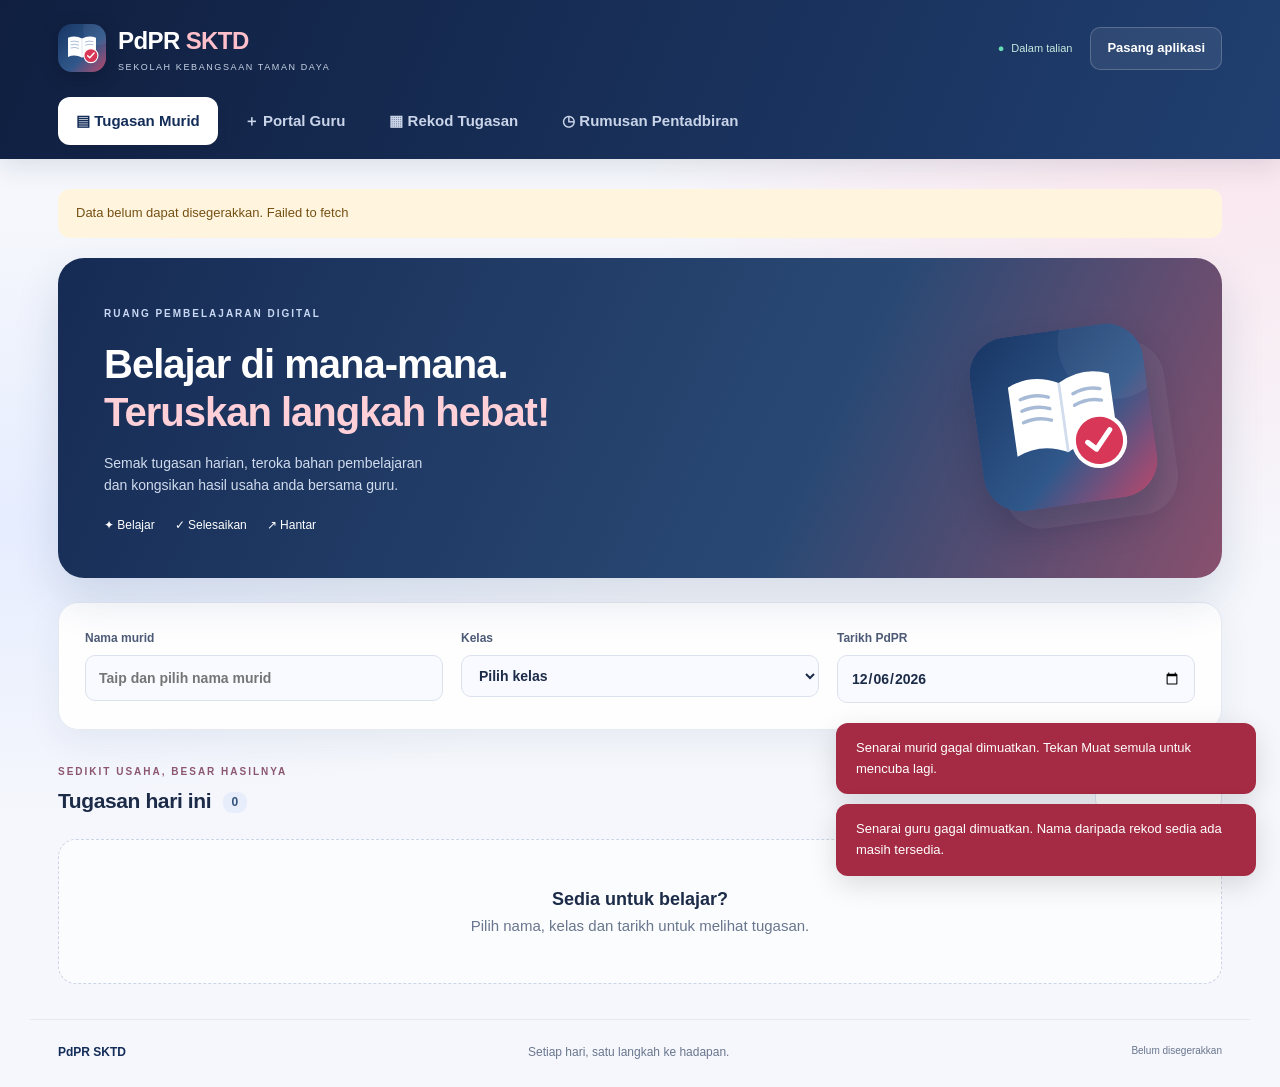
==== commit 98ce7ac5: "Add files via upload" ====
--- a/index.html
+++ b/index.html
@@ -1,1421 +1,29 @@
 <!DOCTYPE html>
-<html lang="ms">
-<head>
-    <meta charset="UTF-8">
-    <meta name="viewport" content="width=device-width, initial-scale=1.0">
-    <title>Sistem Tugasan PDPR SKTD</title>
-    <!-- Tailwind CSS CDN -->
-    <script src="./assets/tailwind.js"></script>
-    <!-- FontAwesome CDN -->
-    <link rel="stylesheet" href="./assets/fontawesome.css">
-    <!-- PapaParse for Google Sheets CSV parsing -->
-    <script src="./assets/papaparse.min.js"></script>
-    <!-- Google Fonts: Inter & Plus Jakarta Sans for a clean, highly legible UI -->
-
-    <script>
-        tailwind.config = {
-            theme: {
-                extend: {
-                    colors: {
-                        sktd: {
-                            red: '#C5221F',        // Soft professional red
-                            darkred: '#991B1B',    // Dark red accent
-                            navy: '#1E293B',       // Deep navy/slate header
-                            gold: '#D97706',       // Warm gold accent
-                            lightgold: '#FEF3C7',  // Soft gold badge background
-                            slate: '#0F172A',      // Dark text
-                            bg: '#F8FAFC'          // Clean neutral body background
-                        }
-                    },
-                    fontFamily: {
-                        sans: ['Plus Jakarta Sans', 'Inter', 'sans-serif'],
-                        display: ['Plus Jakarta Sans', 'sans-serif'],
-                    }
-                }
-            }
-        }
-    </script>
-    <style>
-        body {
-            font-family: 'Plus Jakarta Sans', sans-serif;
-            background-color: #F8FAFC;
-        }
-        .custom-scrollbar::-webkit-scrollbar {
-            width: 6px;
-            height: 6px;
-        }
-        .custom-scrollbar::-webkit-scrollbar-track {
-            background: #F1F5F9;
-        }
-        .custom-scrollbar::-webkit-scrollbar-thumb {
-            background: #CBD5E1;
-            border-radius: 4px;
-        }
-        .custom-scrollbar::-webkit-scrollbar-thumb:hover {
-            background: #94A3B8;
-        }
-    </style>
-<meta name="theme-color" content="#312e81">
-<meta name="apple-mobile-web-app-capable" content="yes">
-<meta name="apple-mobile-web-app-title" content="PdPR SKTD">
-<meta name="description" content="Portal tugasan dan pembelajaran digital SK Taman Daya.">
-<link rel="manifest" href="./manifest.webmanifest">
-<link rel="icon" type="image/png" href="./assets/icons/icon-192.png">
-<link rel="apple-touch-icon" href="./assets/icons/apple-touch-icon.png">
-<link rel="stylesheet" href="./assets/theme.css">
-<script defer src="./pwa.js"></script>
-<script defer src="./manage-tasks.js"></script>
-</head>
-<body class="text-slate-800 bg-sktd-bg min-h-screen flex flex-col justify-between antialiased">
-
-    <header class="bg-sktd-navy text-white shadow-md sticky top-0 z-40 border-b border-slate-700">
-        <div class="max-w-7xl mx-auto px-4 sm:px-6 lg:px-8 py-3 flex flex-wrap justify-between items-center gap-3">
-            
-            <div class="flex items-center space-x-3">
-                <div class="bg-white p-1 rounded-xl shadow-sm border border-slate-200 flex items-center justify-center">
-                    <img src="https://iili.io/nM49Lwg.md.jpg" alt="Lencana SK Taman Daya" class="h-10 w-auto object-contain rounded-lg">
-                </div>
-                <div>
-                    <div class="flex items-center gap-2">
-                        <span class="bg-sktd-red text-white text-[10px] font-bold px-2 py-0.5 rounded uppercase tracking-wider">SKTD</span>
-                        <span class="text-slate-300 text-[11px] font-medium hidden sm:inline">SK Taman Daya</span>
-                    </div>
-                    <h1 class="text-base sm:text-lg font-bold tracking-tight text-white mt-0.5">
-                        Sistem Pengurusan Tugasan PDPR
-                    </h1>
-                </div>
-            </div>
-
-            <!-- Tab Buttons -->
-            <nav class="flex items-center bg-slate-800 p-1 rounded-xl border border-slate-700 gap-1 text-xs sm:text-sm">
-                <button id="tabBtnMurid" onclick="switchTab('murid')" class="px-3.5 py-2 rounded-lg font-semibold transition-all duration-200 flex items-center gap-2 bg-white text-sktd-navy shadow-sm">
-                    <i class="fa-solid fa-graduation-cap text-sktd-red"></i>
-                    <span>Tugasan Murid</span>
-                </button>
-                <button id="tabBtnGuru" onclick="switchTab('guru')" class="px-3.5 py-2 rounded-lg font-semibold text-slate-300 hover:text-white transition-all duration-200 flex items-center gap-2">
-                    <i class="fa-solid fa-chalkboard-user text-amber-400"></i>
-                    <span>Portal Guru</span>
-                </button>
-                <button id="tabBtnRekod" onclick="switchTab('rekod')" class="px-3.5 py-2 rounded-lg font-semibold text-slate-300 hover:text-white transition-all duration-200 flex items-center gap-2">
-                    <i class="fa-solid fa-folder-open text-violet-300" aria-hidden="true"></i><span>Rekod Tugasan</span>
-                </button>
-                <button id="tabBtnRumusan" onclick="switchTab('rumusan')" class="px-3.5 py-2 rounded-lg font-semibold text-slate-300 hover:text-white transition-all duration-200 flex items-center gap-2">
-                    <i class="fa-solid fa-chart-pie text-emerald-400"></i>
-                    <span>Rumusan Pentadbiran</span>
-                </button>
-            </nav>
-        </div>
-    </header>
-
-    <!-- NOTIFICATION TOAST -->
-    <div id="toastContainer" class="fixed bottom-5 right-5 z-50 flex flex-col gap-2 max-w-sm"></div>
-
-    <div class="app-tools"><span id="connectionStatus" role="status">Dalam talian</span><button id="installApp" hidden>＋ Pasang aplikasi</button><button id="installHelp">Cara pasang</button><button id="updateApp" hidden>Kemas kini tersedia</button></div>
-<div id="offlineNotice" role="status" hidden>Anda di luar talian. Sambung semula internet untuk memuatkan data dan menghantar tugasan. Tiada penghantaran disimpan untuk dihantar kemudian.</div>
-<dialog id="installDialog"><h2>Pasang PdPR SKTD</h2><p><b>Android / komputer:</b> Gunakan butang “Pasang aplikasi” apabila tersedia atau pilihan pemasangan dalam menu pelayar.</p><p><b>iPhone / iPad:</b> Buka pautan GitHub Pages dalam Safari, tekan Kongsi, kemudian “Add to Home Screen”.</p><p>Pemasangan dibuat melalui pautan aplikasi secara terus.</p><form method="dialog"><button>Tutup</button></form></dialog>
-<main class="max-w-7xl mx-auto px-4 sm:px-6 lg:px-8 py-6 flex-grow w-full">
-
-        <section id="tabMurid" class="space-y-6">
-            
-            <!-- Banner Utama Murid -->
-            <div class="bg-white rounded-2xl p-6 sm:p-7 shadow-sm border border-slate-200 relative overflow-hidden">
-                <div class="max-w-3xl mx-auto text-center space-y-4">
-                    <div class="inline-flex items-center justify-center p-3 bg-red-50 text-sktd-red rounded-2xl border border-red-100">
-                        <i class="fa-solid fa-book-reader text-2xl"></i>
-                    </div>
-                    <div>
-                        <h2 class="text-xl sm:text-2xl font-bold tracking-tight text-slate-900">
-                            Belajar hari ini.<br><span class="hero-accent">Bina kejayaan esok.</span>
-                        </h2>
-                        <p class="text-xs sm:text-sm text-slate-500 font-medium mt-1">
-                            Sila cari nama anda, pilih kelas dan tarikh untuk melihat serta menghantar tugasan harian.
-                        </p>
-                    </div>
-
-                    <p class="hero-kicker">PDPR • SK TAMAN DAYA</p>
-<!-- Pemilihan Nama Murid Dynamic Search -->
-                    <div class="bg-slate-50 p-4 rounded-xl border border-slate-200 max-w-xl mx-auto text-left space-y-2 shadow-inner">
-                        <label class="block text-xs font-bold text-slate-700 uppercase flex items-center gap-1.5">
-                            <i class="fa-solid fa-user-check text-sktd-red"></i> 1. Cari & Pilih Nama Murid:
-                        </label>
-                        <div class="relative">
-                            <i class="fa-solid fa-magnifying-glass absolute left-3.5 top-3 text-slate-400 text-sm"></i>
-                            <input type="text" id="muridSearchNama" oninput="onNamaInputChanged()" list="muridDatalist" placeholder="Sila taip nama murid..." class="w-full pl-10 pr-4 py-2 bg-white border border-slate-300 rounded-lg text-slate-800 text-sm focus:ring-2 focus:ring-sktd-red focus:border-sktd-red focus:outline-none shadow-sm">
-                            <datalist id="muridDatalist"></datalist>
-                        </div>
-                        <div id="namaStatusBadge" class="text-xs font-bold hidden text-emerald-800 bg-emerald-50 px-3 py-1.5 rounded-lg border border-emerald-200 flex items-center gap-2"></div>
-                    </div>
-                </div>
-            </div>
-
-            <!-- Filter Bar Murid (Tarikh & Pilih Kelas) -->
-            <div class="bg-white rounded-2xl shadow-sm border border-slate-200 p-5">
-                <div class="grid grid-cols-1 md:grid-cols-2 gap-4">
-                    <div>
-                        <label class="block text-xs font-bold uppercase text-slate-600 mb-1.5 flex items-center gap-1.5">
-                            <i class="fa-solid fa-calendar-days text-sktd-red"></i> Tarikh PDPR
-                        </label>
-                        <div class="relative">
-                            <input type="date" id="muridFilterTarikh" onchange="loadMuridTugasan()" class="w-full px-3.5 py-2 bg-slate-50 border border-slate-300 rounded-lg text-sm font-semibold text-slate-800 focus:ring-2 focus:ring-sktd-red focus:outline-none">
-                        </div>
-                    </div>
-
-                    <div>
-                        <label class="block text-xs font-bold uppercase text-slate-600 mb-1.5 flex items-center gap-1.5">
-                            <i class="fa-solid fa-school text-sktd-red"></i> Pilih Kelas
-                        </label>
-                        <div class="relative">
-                            <select id="muridFilterKelas" onchange="onMuridKelasChange()" class="w-full px-3.5 py-2 bg-slate-50 border border-slate-300 rounded-lg text-sm font-semibold text-slate-800 focus:ring-2 focus:ring-sktd-red focus:outline-none">
-                                <option value="">-- Sila Pilih Kelas --</option>
-                            </select>
-                        </div>
-                    </div>
-                </div>
-            </div>
-
-            <!-- Header Info Murid Counter -->
-            <div class="bg-slate-900 text-white rounded-xl p-4 shadow-sm border border-slate-800 flex flex-col sm:flex-row justify-between items-center gap-3">
-                <div class="flex items-center gap-3">
-                    <div class="w-9 h-9 rounded-lg bg-sktd-red text-white flex items-center justify-center font-bold">
-                        <i class="fa-solid fa-list-check"></i>
-                    </div>
-                    <div>
-                        <h3 class="font-bold text-sm sm:text-base text-white" id="muridHeaderTitle">Senarai Tugasan</h3>
-                        <p class="text-xs text-slate-400">Selesaikannya dan muat naik bukti jika diperlukan.</p>
-                    </div>
-                </div>
-                <div class="bg-slate-800 px-4 py-1.5 rounded-lg border border-slate-700 text-center">
-                    <span class="text-[10px] text-slate-400 font-bold uppercase tracking-wider block">Jumlah Tugasan</span>
-                    <span class="text-xl font-extrabold text-amber-400" id="muridTugasanCount">0</span>
-                </div>
-            </div>
-
-            <!-- List Tugasan Murid Dynamic Grid -->
-            <div id="muridTaskList" class="grid grid-cols-1 md:grid-cols-2 gap-5">
-                <!-- Tasks will be rendered dynamically -->
-            </div>
-        </section>
-
-        <section id="tabGuru" class="hidden space-y-6">
-            
-            <!-- GURU LOGIN FORM -->
-            <div id="guruLoginCard" class="max-w-md mx-auto bg-white rounded-2xl shadow-sm border border-slate-200 p-7 my-8">
-                <div class="text-center mb-6">
-                    <div class="w-12 h-12 bg-red-50 text-sktd-red rounded-xl flex items-center justify-center mx-auto mb-3 text-2xl border border-red-100">
-                        <i class="fa-solid fa-lock"></i>
-                    </div>
-                    <h2 class="text-xl font-bold text-slate-900">Log Masuk Guru SKTD</h2>
-                    <p class="text-xs text-slate-500 font-medium mt-1">Masukkan kata laluan guru untuk akses borang tugasan.</p>
-                </div>
-
-                <form onsubmit="handleGuruLogin(event)" class="space-y-4">
-                    <div>
-                        <label class="block text-xs font-bold uppercase text-slate-600 mb-1">Kata Laluan Guru</label>
-                        <div class="relative">
-                            <i class="fa-solid fa-key absolute left-3 top-3 text-slate-400"></i>
-                            <input type="password" id="guruPasswordInput" placeholder="Masukkan kata laluan" class="w-full pl-10 pr-3 py-2 bg-slate-50 border border-slate-300 rounded-lg text-sm font-semibold focus:ring-2 focus:ring-sktd-red focus:outline-none" required>
-                        </div>
-                    </div>
-                    <button type="submit" class="w-full py-2.5 bg-sktd-red hover:bg-sktd-darkred text-white font-semibold text-sm rounded-lg transition shadow-sm flex items-center justify-center gap-2">
-                        <i class="fa-solid fa-right-to-bracket"></i>
-                        <span>Log Masuk</span>
-                    </button>
-                </form>
-            </div>
-
-            <!-- GURU DASHBOARD -->
-            <div id="guruDashboard" class="hidden space-y-6">
-                
-                <!-- Guru Control Header Bar -->
-                <div class="bg-slate-900 text-white rounded-xl shadow-sm border border-slate-800 p-4 flex flex-wrap justify-between items-center gap-4">
-                    <div class="flex items-center space-x-3">
-                        <div class="w-9 h-9 rounded-lg bg-amber-500 text-slate-900 flex items-center justify-center font-bold text-lg">
-                            <i class="fa-solid fa-chalkboard-user"></i>
-                        </div>
-                        <div>
-                            <span class="text-[10px] text-white font-bold uppercase bg-sktd-red px-2 py-0.5 rounded">Portal Guru</span>
-                            <h3 class="text-sm font-bold text-white mt-0.5" id="currentLoggedGuruName">Akses Pengurusan Tugasan Guru</h3>
-                        </div>
-                    </div>
-                    
-                    <div class="flex items-center gap-2">
-                        <button id="subTabGuruCipta" onclick="switchGuruSubTab('cipta')" class="px-3.5 py-1.5 rounded-lg font-semibold text-xs bg-white text-slate-900 shadow-sm border border-slate-200 flex items-center gap-1.5">
-                            <i class="fa-solid fa-pen-to-square text-sktd-red"></i> Cipta Tugasan
-                        </button>
-                        <button id="subTabGuruSemakan" onclick="switchGuruSubTab('semakan')" class="px-3.5 py-1.5 rounded-lg font-semibold text-xs bg-slate-800 text-slate-300 hover:bg-slate-700 flex items-center gap-1.5 border border-slate-700">
-                            <i class="fa-solid fa-clipboard-check text-amber-400"></i> Rekod Penghantaran
-                        </button>
-                        <button onclick="logoutGuru()" class="px-3 py-1.5 rounded-lg font-semibold text-xs text-white bg-sktd-red hover:bg-red-700 flex items-center gap-1">
-                            <i class="fa-solid fa-right-from-bracket"></i> Keluar
-                        </button>
-                    </div>
-                </div>
-
-                <!-- SUB-PANEL 1: FORM CIPTA TUGASAN GURU -->
-                <div id="panelCiptaTugasan" class="bg-white rounded-2xl shadow-sm border border-slate-200 p-6 space-y-6">
-                    <div class="border-b border-slate-200 pb-3">
-                        <h3 class="text-lg font-bold text-slate-900 flex items-center gap-2">
-                            <i class="fa-solid fa-plus-circle text-sktd-red"></i> Borang Kemasukan Tugasan PDPR
-                        </h3>
-                        <p class="text-xs text-slate-500 mt-0.5">Sila isikan butiran tugasan mengikut tarikh, mata pelajaran dan kelas.</p>
-                    </div>
-
-                    <form onsubmit="handleSaveTugasan(event)" class="space-y-5">
-                        <!-- Basic Info Row -->
-                        <div class="grid grid-cols-1 md:grid-cols-3 gap-4">
-                            <div>
-                                <label class="block text-xs font-bold uppercase text-slate-700 mb-1">Tarikh PDPR <span class="text-red-500">*</span></label>
-                                <input type="date" id="formTarikh" class="w-full px-3 py-2 bg-slate-50 border border-slate-300 rounded-lg text-sm font-semibold focus:ring-2 focus:ring-sktd-red focus:outline-none" required>
-                            </div>
-
-                            <div>
-                                <label class="block text-xs font-bold uppercase text-slate-700 mb-1">Nama Guru <span class="text-red-500">*</span></label>
-                                <select id="formGuru" class="w-full px-3 py-2 bg-slate-50 border border-slate-300 rounded-lg text-sm font-semibold focus:ring-2 focus:ring-sktd-red focus:outline-none" required>
-                                    <option value="">-- Pilih Nama Guru --</option>
-                                </select>
-                            </div>
-
-                            <div>
-                                <label class="block text-xs font-bold uppercase text-slate-700 mb-1">Pilih Kelas <span class="text-red-500">*</span></label>
-                                <select id="formKelas" class="w-full px-3 py-2 bg-slate-50 border border-slate-300 rounded-lg text-sm font-semibold focus:ring-2 focus:ring-sktd-red focus:outline-none" required>
-                                    <option value="">-- Pilih Kelas --</option>
-                                </select>
-                            </div>
-                        </div>
-
-                        <div class="grid grid-cols-1 md:grid-cols-2 gap-4">
-                            <div>
-                                <label class="block text-xs font-bold uppercase text-slate-700 mb-1">Subjek <span class="text-red-500">*</span></label>
-                                <select id="formSubjek" class="w-full px-3 py-2 bg-slate-50 border border-slate-300 rounded-lg text-sm font-semibold focus:ring-2 focus:ring-sktd-red focus:outline-none" required>
-                                    <option value="">-- Pilih Subjek --</option>
-                                    <option value="Bahasa Melayu">Bahasa Melayu</option>
-                                    <option value="Bahasa Inggeris">Bahasa Inggeris</option>
-                                    <option value="Matematik">Matematik</option>
-                                    <option value="Sains">Sains</option>
-                                    <option value="Pendidikan Islam">Pendidikan Islam</option>
-                                    <option value="Pendidikan Moral">Pendidikan Moral</option>
-                                    <option value="Sejarah">Sejarah</option>
-                                    <option value="RBT">RBT</option>
-                                    <option value="PSV">PSV</option>
-                                    <option value="PJK">PJK</option>
-                                    <option value="Muzik">Pendidikan Muzik</option>
-                                    <option value="Bahasa Arab">Bahasa Arab</option>
-                                </select>
-                            </div>
-
-                            <div>
-                                <label class="block text-xs font-bold uppercase text-slate-700 mb-1">Tajuk Utama Tugasan <span class="text-red-500">*</span></label>
-                                <input type="text" id="formTajuk" placeholder="Contoh: Unit 2 - Operasi Tambah" class="w-full px-3 py-2 bg-slate-50 border border-slate-300 rounded-lg text-sm font-semibold focus:ring-2 focus:ring-sktd-red focus:outline-none" required>
-                            </div>
-                        </div>
-
-                        <!-- SECTION TUGASAN 1 -->
-                        <div class="p-4 bg-slate-50 rounded-xl border border-slate-200 space-y-3">
-                            <h4 class="text-xs font-bold uppercase text-sktd-red flex items-center gap-2">
-                                <span class="w-5 h-5 rounded-full bg-sktd-red text-white flex items-center justify-center text-[10px]">1</span>
-                                Tugasan Utama (Tugasan 1) <span class="text-red-500">*</span>
-                            </h4>
-
-                            <div>
-                                <label class="block text-xs font-bold text-slate-700 mb-1">Penerangan / Arahan Tugasan 1</label>
-                                <textarea id="formT1Ayat" rows="2" placeholder="Sila tonton video pembelajaran dan jawab soalan..." class="w-full px-3 py-2 bg-white border border-slate-300 rounded-lg text-sm font-medium focus:ring-2 focus:ring-sktd-red focus:outline-none" required></textarea>
-                            </div>
-
-                            <div class="grid grid-cols-1 md:grid-cols-2 gap-4">
-                                <div>
-                                    <label class="block text-xs font-bold text-slate-700 mb-1">Pautan Video (YouTube / Drive)</label>
-                                    <input type="url" id="formT1Video" placeholder="https://www.youtube.com/watch?v=..." class="w-full px-3 py-2 bg-white border border-slate-300 rounded-lg text-sm font-medium focus:ring-2 focus:ring-sktd-red focus:outline-none">
-                                </div>
-                                <div>
-                                    <label class="block text-xs font-bold text-slate-700 mb-1">Pautan Kuiz / Latihan (Quizizz, Wordwall)</label>
-                                    <input type="url" id="formT1Kuiz" placeholder="https://wordwall.net/..." class="w-full px-3 py-2 bg-white border border-slate-300 rounded-lg text-sm font-medium focus:ring-2 focus:ring-sktd-red focus:outline-none">
-                                </div>
-                            </div>
-                        </div>
-
-                        <!-- SECTION TUGASAN 2 -->
-                        <div class="p-4 bg-slate-50 rounded-xl border border-slate-200 space-y-3">
-                            <h4 class="text-xs font-bold uppercase text-slate-700 flex items-center gap-2">
-                                <span class="w-5 h-5 rounded-full bg-slate-600 text-white flex items-center justify-center text-[10px]">2</span>
-                                Tugasan Tambahan (Tugasan 2) <span class="text-xs text-slate-400 font-normal">(Boleh Tinggalkan Jika Tiada)</span>
-                            </h4>
-
-                            <div>
-                                <label class="block text-xs font-bold text-slate-700 mb-1">Penerangan / Arahan Tugasan 2</label>
-                                <textarea id="formT2Ayat" rows="2" placeholder="Tugasan susulan buku aktiviti m/s 20..." class="w-full px-3 py-2 bg-white border border-slate-300 rounded-lg text-sm font-medium focus:ring-2 focus:ring-sktd-red focus:outline-none"></textarea>
-                            </div>
-
-                            <div class="grid grid-cols-1 md:grid-cols-2 gap-4">
-                                <div>
-                                    <label class="block text-xs font-bold text-slate-700 mb-1">Pautan Video 2</label>
-                                    <input type="url" id="formT2Video" placeholder="https://..." class="w-full px-3 py-2 bg-white border border-slate-300 rounded-lg text-sm font-medium focus:ring-2 focus:ring-sktd-red focus:outline-none">
-                                </div>
-                                <div>
-                                    <label class="block text-xs font-bold text-slate-700 mb-1">Pautan Kuiz 2</label>
-                                    <input type="url" id="formT2Kuiz" placeholder="https://..." class="w-full px-3 py-2 bg-white border border-slate-300 rounded-lg text-sm font-medium focus:ring-2 focus:ring-sktd-red focus:outline-none">
-                                </div>
-                            </div>
-                        </div>
-
-                        <div class="flex justify-end gap-2 pt-2">
-                            <button type="reset" class="px-4 py-2 rounded-lg border border-slate-300 bg-white text-slate-700 font-semibold text-xs hover:bg-slate-50 transition">
-                                Reset
-                            </button>
-                            <button type="submit" id="btnSimpanTugasan" class="px-5 py-2 rounded-lg bg-sktd-red hover:bg-sktd-darkred text-white font-semibold text-xs shadow-sm flex items-center gap-1.5 transition">
-                                <i class="fa-solid fa-cloud-arrow-up"></i>
-                                <span>Simpan Tugasan</span>
-                            </button>
-                        </div>
-                    </form>
-                </div>
-
-                <!-- SUB-PANEL 2: STATUS SEMAKAN MURID -->
-                <div id="panelSemakanMurid" class="hidden bg-white rounded-2xl shadow-sm border border-slate-200 p-6 space-y-5">
-                    <div class="border-b border-slate-200 pb-3 flex justify-between items-center">
-                        <div>
-                            <h3 class="text-lg font-bold text-slate-900 flex items-center gap-2">
-                                <i class="fa-solid fa-clipboard-check text-sktd-red"></i> Rekod Penghantaran Murid
-                            </h3>
-                            <p class="text-xs text-slate-500 mt-0.5">Senarai rekod penghantaran tugasan murid mengikut subjek dan kelas.</p>
-                        </div>
-                        <button onclick="fetchSubmissionsCSV()" class="px-3 py-1.5 bg-slate-100 text-slate-700 font-semibold text-xs rounded-lg border border-slate-200 hover:bg-slate-200 flex items-center gap-1">
-                            <i class="fa-solid fa-rotate"></i> Muat Semula
-                        </button>
-                    </div>
-
-                    <!-- Filter Options -->
-                    <div class="grid grid-cols-1 md:grid-cols-3 gap-3 bg-slate-50 p-3.5 rounded-xl border border-slate-200">
-                        <div>
-                            <label class="block text-xs font-bold uppercase text-slate-600 mb-1">Tarikh</label>
-                            <input type="date" id="semakFilterTarikh" onchange="loadSemakanMuridTable()" class="w-full px-3 py-1.5 bg-white border border-slate-300 rounded-lg text-xs font-semibold">
-                        </div>
-                        <div>
-                            <label class="block text-xs font-bold uppercase text-slate-600 mb-1">Kelas</label>
-                            <select id="semakFilterKelas" onchange="loadSemakanMuridTable()" class="w-full px-3 py-1.5 bg-white border border-slate-300 rounded-lg text-xs font-semibold">
-                                <option value="">-- Semua Kelas --</option>
-                            </select>
-                        </div>
-                        <div>
-                            <label class="block text-xs font-bold uppercase text-slate-600 mb-1">Subjek</label>
-                            <select id="semakFilterSubjek" onchange="loadSemakanMuridTable()" class="w-full px-3 py-1.5 bg-white border border-slate-300 rounded-lg text-xs font-semibold">
-                                <option value="">-- Semua Subjek --</option>
-                            </select>
-                        </div>
-                    </div>
-
-                    <!-- Table of Submissions -->
-                    <div class="overflow-x-auto rounded-xl border border-slate-200 custom-scrollbar">
-                        <table class="w-full text-left text-xs">
-                            <thead class="bg-slate-900 text-white uppercase text-[11px]">
-                                <tr>
-                                    <th class="p-3">#</th>
-                                    <th class="p-3">Nama Murid</th>
-                                    <th class="p-3">Kelas</th>
-                                    <th class="p-3">Subjek</th>
-                                    <th class="p-3">Masa Hantar</th>
-                                    <th class="p-3">Status</th>
-                                    <th class="p-3">Bukti Gambar</th>
-                                </tr>
-                            </thead>
-                            <tbody id="semakanMuridTableBody" class="divide-y divide-slate-100 bg-white font-medium">
-                                <tr>
-                                    <td colspan="7" class="p-6 text-center text-slate-400 font-semibold">Memuatkan rekod penghantaran...</td>
-                                </tr>
-                            </tbody>
-                        </table>
-                    </div>
-                </div>
-
-            </div>
-        </section>
-
-        <section id="tabRekod" class="hidden space-y-6">
-            <div id="rekodLoginCard" class="record-login">
-                <div class="record-login-icon"><i class="fa-solid fa-lock" aria-hidden="true"></i></div>
-                <span class="record-login-kicker">AKSES GURU</span>
-                <h2>Log Masuk Rekod Tugasan</h2>
-                <p>Masukkan kod guru untuk mencari, mengedit dan memadam tugasan.</p>
-                <form onsubmit="handleRekodLogin(event)">
-                    <label for="rekodPasswordInput">Kod log masuk</label>
-                    <input id="rekodPasswordInput" type="password" placeholder="Masukkan kod guru" autocomplete="current-password" required>
-                    <button type="submit"><i class="fa-solid fa-right-to-bracket" aria-hidden="true"></i> Log Masuk</button>
-                </form>
-            </div>
-            <div id="rekodDashboard" class="hidden">
-                <div class="record-session"><span><i class="fa-solid fa-shield-halved" aria-hidden="true"></i> Sesi guru aktif</span><button type="button" onclick="logoutGuru()"><i class="fa-solid fa-right-from-bracket" aria-hidden="true"></i> Log keluar</button></div>
-                <section id="manageTasksPanel" aria-labelledby="manageTitle">
-<div class="manage-hero"><div class="manage-hero-copy"><span class="manage-eyebrow">REKOD TUGASAN / PENGURUSAN GURU</span><h3 id="manageTitle"><i class="fa-solid fa-layer-group" aria-hidden="true"></i> Rekod Tugasan</h3><p>Semak, kemas kini dan urus pembelajaran kelas anda.</p></div><button type="button" id="refreshManagedTasks" class="manage-refresh"><i class="fa-solid fa-rotate" aria-hidden="true"></i> Muat semula</button></div>
-<div class="manage-body">
-<div class="manage-filter-heading"><div><span class="manage-step">01</span><strong>Cari tugasan anda</strong></div><button type="button" id="resetManagedFilters">Reset penapis</button></div>
-<div class="manage-filters">
-<label class="manage-filter"><span><i class="fa-solid fa-school" aria-hidden="true"></i> Kelas</span><select id="manageFilterKelas"><option value="">Semua kelas</option></select></label>
-<label class="manage-filter"><span><i class="fa-solid fa-user" aria-hidden="true"></i> Nama guru</span><select id="manageFilterGuru"><option value="">Semua guru</option></select></label>
-<label class="manage-filter"><span><i class="fa-solid fa-book" aria-hidden="true"></i> Subjek</span><select id="manageFilterSubjek"><option value="">Semua subjek</option></select></label>
-<label class="manage-filter"><span><i class="fa-solid fa-calendar-days" aria-hidden="true"></i> Tarikh</span><input id="manageFilterTarikh" type="date"></label>
-<label class="manage-filter manage-search"><span><i class="fa-solid fa-magnifying-glass" aria-hidden="true"></i> Kata kunci</span><input id="manageTaskSearch" type="search" placeholder="Taip tajuk, kelas atau nama guru..."></label>
-</div>
-<div class="manage-results-bar"><p id="manageTaskStatus" role="status" aria-live="polite"></p><span class="manage-hint">Pilih Edit untuk membuat pembetulan</span></div>
-<div id="manageTaskList"></div>
-</div></section>
-            </div>
-        </section>
-
-        <section id="tabRumusan" class="hidden space-y-6">
-            
-            <!-- Rumusan Header & Multi-Filter Bar -->
-            <div class="bg-white rounded-2xl shadow-sm border border-slate-200 p-5 space-y-4">
-                <div class="border-b border-slate-100 pb-3 flex flex-wrap justify-between items-center gap-3">
-                    <div>
-                        <h2 class="text-lg font-bold text-slate-900 flex items-center gap-2">
-                            <i class="fa-solid fa-chart-line text-sktd-red"></i> Rumusan Pentadbiran & Pemantauan Tugasan
-                        </h2>
-                        <p class="text-xs text-slate-500 mt-0.5">Statistik tugasan guru dan pengesahan ketersediaan mengikut kelas.</p>
-                    </div>
-                    <button onclick="resetRumusanFilters()" class="px-3 py-1.5 bg-slate-100 hover:bg-slate-200 text-slate-700 rounded-lg text-xs font-semibold border border-slate-200 flex items-center gap-1.5 transition">
-                        <i class="fa-solid fa-arrow-rotate-left"></i> Reset Tapisan
-                    </button>
-                </div>
-
-                <!-- ENHANCED FILTERS: Tarikh, Nama Kelas, Nama Guru -->
-                <div class="grid grid-cols-1 sm:grid-cols-3 gap-3 bg-slate-50 p-4 rounded-xl border border-slate-200">
-                    <div>
-                        <label class="block text-xs font-bold uppercase text-slate-600 mb-1 flex items-center gap-1">
-                            <i class="fa-solid fa-calendar text-sktd-red"></i> 1. Tarikh Pemantauan
-                        </label>
-                        <input type="date" id="rumusanTarikh" onchange="renderRumusan()" class="w-full px-3 py-2 bg-white border border-slate-300 rounded-lg text-xs font-semibold text-slate-800 focus:ring-2 focus:ring-sktd-red focus:outline-none">
-                    </div>
-
-                    <div>
-                        <label class="block text-xs font-bold uppercase text-slate-600 mb-1 flex items-center gap-1">
-                            <i class="fa-solid fa-users text-sktd-red"></i> 2. Nama Kelas
-                        </label>
-                        <select id="rumusanKelas" onchange="renderRumusan()" class="w-full px-3 py-2 bg-white border border-slate-300 rounded-lg text-xs font-semibold text-slate-800 focus:ring-2 focus:ring-sktd-red focus:outline-none">
-                            <option value="">-- Semua Kelas --</option>
-                        </select>
-                    </div>
-
-                    <div>
-                        <label class="block text-xs font-bold uppercase text-slate-600 mb-1 flex items-center gap-1">
-                            <i class="fa-solid fa-user-tie text-sktd-red"></i> 3. Nama Guru
-                        </label>
-                        <select id="rumusanGuru" onchange="renderRumusan()" class="w-full px-3 py-2 bg-white border border-slate-300 rounded-lg text-xs font-semibold text-slate-800 focus:ring-2 focus:ring-sktd-red focus:outline-none">
-                            <option value="">-- Semua Guru --</option>
-                        </select>
-                    </div>
-                </div>
-            </div>
-
-            <!-- Stats Overview Cards Grid -->
-            <div class="grid grid-cols-1 sm:grid-cols-2 lg:grid-cols-4 gap-4">
-                <div class="bg-white p-5 rounded-2xl border border-slate-200 shadow-sm flex items-center justify-between">
-                    <div>
-                        <p class="text-[11px] font-bold uppercase text-slate-400">Jumlah Tugasan Dimuat Naik</p>
-                        <h3 class="text-2xl font-extrabold text-sktd-red mt-1" id="statJumlahTugasan">0</h3>
-                    </div>
-                    <div class="w-10 h-10 rounded-xl bg-red-50 text-sktd-red flex items-center justify-center text-xl font-bold border border-red-100">
-                        <i class="fa-solid fa-folder-open"></i>
-                    </div>
-                </div>
-
-                <div class="bg-white p-5 rounded-2xl border border-slate-200 shadow-sm flex items-center justify-between">
-                    <div>
-                        <p class="text-[11px] font-bold uppercase text-slate-400">Guru Aktif Hantar</p>
-                        <h3 class="text-2xl font-extrabold text-emerald-600 mt-1" id="statGuruHantar">0</h3>
-                    </div>
-                    <div class="w-10 h-10 rounded-xl bg-emerald-50 text-emerald-600 flex items-center justify-center text-xl font-bold border border-emerald-100">
-                        <i class="fa-solid fa-user-check"></i>
-                    </div>
-                </div>
-
-                <div class="bg-white p-5 rounded-2xl border border-slate-200 shadow-sm flex items-center justify-between">
-                    <div>
-                        <p class="text-[11px] font-bold uppercase text-slate-400">Kelas Terlibat</p>
-                        <h3 class="text-2xl font-extrabold text-slate-800 mt-1" id="statKelasCovered">0</h3>
-                    </div>
-                    <div class="w-10 h-10 rounded-xl bg-slate-100 text-slate-700 flex items-center justify-center text-xl font-bold border border-slate-200">
-                        <i class="fa-solid fa-school"></i>
-                    </div>
-                </div>
-
-                <div class="bg-white p-5 rounded-2xl border border-slate-200 shadow-sm flex items-center justify-between">
-                    <div>
-                        <p class="text-[11px] font-bold uppercase text-slate-400">Jumlah Penghantaran Murid</p>
-                        <h3 class="text-2xl font-extrabold text-amber-600 mt-1" id="statJumlahMuridDone">0</h3>
-                    </div>
-                    <div class="w-10 h-10 rounded-xl bg-amber-50 text-amber-600 flex items-center justify-center text-xl font-bold border border-amber-100">
-                        <i class="fa-solid fa-check-double"></i>
-                    </div>
-                </div>
-            </div>
-
-            <!-- Two Column Summaries: Pentadbir & Guru Kelas -->
-            <div class="grid grid-cols-1 lg:grid-cols-2 gap-6">
-
-                <!-- 1. STATUS TUGASAN GURU (PENTADBIR) -->
-                <div class="bg-white rounded-2xl shadow-sm border border-slate-200 p-5 space-y-4">
-                    <div class="flex items-center justify-between border-b border-slate-100 pb-3">
-                        <h3 class="font-bold text-slate-900 flex items-center gap-2 text-sm sm:text-base">
-                            <i class="fa-solid fa-user-shield text-sktd-red"></i> Senarai Tugasan Guru Dimuat Naik
-                        </h3>
-                        <span class="text-[10px] bg-red-50 text-sktd-red border border-red-200 font-bold px-2 py-0.5 rounded uppercase">Pentadbir</span>
-                    </div>
-
-                    <div class="overflow-x-auto rounded-xl border border-slate-200 custom-scrollbar">
-                        <table class="w-full text-left text-xs">
-                            <thead class="bg-slate-900 text-white uppercase text-[11px]">
-                                <tr>
-                                    <th class="p-2.5">Nama Guru</th>
-                                    <th class="p-2.5">Subjek</th>
-                                    <th class="p-2.5">Kelas</th>
-                                    <th class="p-2.5">Tajuk Tugasan</th>
-                                </tr>
-                            </thead>
-                            <tbody id="rumusanPentadbirTable" class="divide-y divide-slate-100 font-medium">
-                                <tr>
-                                    <td colspan="4" class="p-4 text-center text-slate-400">Tiada rekod tugasan ditemui bagi carian ini.</td>
-                                </tr>
-                            </tbody>
-                        </table>
-                    </div>
-                </div>
-
-                <!-- 2. PENGESAHAN KELENGKAPAN KELAS -->
-                <div class="bg-white rounded-2xl shadow-sm border border-slate-200 p-5 space-y-4">
-                    <div class="flex items-center justify-between border-b border-slate-100 pb-3">
-                        <h3 class="font-bold text-slate-900 flex items-center gap-2 text-sm sm:text-base">
-                            <i class="fa-solid fa-list-check text-sktd-red"></i> Status Tugasan Mengikut Kelas
-                        </h3>
-                        <span class="text-[10px] bg-slate-100 text-slate-700 border border-slate-200 font-bold px-2 py-0.5 rounded uppercase">Guru Kelas</span>
-                    </div>
-
-                    <div class="overflow-x-auto rounded-xl border border-slate-200 custom-scrollbar">
-                        <table class="w-full text-left text-xs">
-                            <thead class="bg-slate-900 text-white uppercase text-[11px]">
-                                <tr>
-                                    <th class="p-2.5">Kelas</th>
-                                    <th class="p-2.5">Subjek Ada</th>
-                                    <th class="p-2.5">Status Bilangan</th>
-                                    <th class="p-2.5">Tindakan</th>
-                                </tr>
-                            </thead>
-                            <tbody id="rumusanGuruKelasTable" class="divide-y divide-slate-100 font-medium">
-                                <tr>
-                                    <td colspan="4" class="p-4 text-center text-slate-400">Memuatkan senarai kelas...</td>
-                                </tr>
-                            </tbody>
-                        </table>
-                    </div>
-                </div>
-
-            </div>
-        </section>
-
-    </main>
-
-    <footer class="bg-slate-900 text-slate-400 py-5 border-t border-slate-800 mt-10">
-        <div class="max-w-7xl mx-auto px-4 text-center space-y-1">
-            <p class="font-semibold text-xs text-slate-300">&copy; 2026 Sekolah Kebangsaan Taman Daya - Sistem Tugasan PDPR</p>
-            <p class="text-[11px] text-slate-500">Rekod data selaras secara automatik dengan Google Sheet Tugasan & Penghantaran.</p>
-        </div>
-    </footer>
-
-    <!-- MODAL PREVIEW GAMBAR -->
-    <div id="modalImagePreview" class="fixed inset-0 bg-slate-900/70 backdrop-blur-sm z-50 hidden flex items-center justify-center p-4">
-        <div class="bg-white rounded-2xl max-w-lg w-full p-4 overflow-hidden shadow-xl border border-slate-200 relative">
-            <button onclick="closeModalImage()" class="absolute top-3 right-3 bg-slate-100 text-slate-600 hover:bg-slate-200 rounded-full w-7 h-7 flex items-center justify-center font-bold text-xs border border-slate-200">
-                &times;
-            </button>
-            <h4 class="font-bold text-slate-900 text-xs mb-3 text-center uppercase">Bukti Gambar Tugasan Murid</h4>
-            <div class="bg-slate-100 rounded-xl overflow-hidden max-h-[70vh] flex items-center justify-center border border-slate-200">
-                <img id="previewImageSrc" src="" alt="Bukti murid" class="object-contain max-h-[65vh]">
-            </div>
-        </div>
-    </div>
-
-    <script>
-        // CONFIG & URLS (GOOGLE SHEETS LIVE CSV URLS)
-        const APPSCRIPT_URL = "https://script.google.com/macros/s/AKfycbxGZ1wGaBAX3yNsvxTFgIxVLVxInB-mNaTiWgmydsJ35ZeTQ0Ztv9FDAzeWUBE61ko/exec";
-        
-        // Pautan CSV Live Google Sheet Tugasan Murid & Rumusan
-        const TUGASAN_CSV_URL = "https://docs.google.com/spreadsheets/d/e/2PACX-1vTFly8MED_Uxqw7ffrr-uDGxSt8qOLDJfCneKWZVNwHxSYQcWjOJCpIJpAoDFve_wBSvvjYEF7ce_Vx/pub?gid=925149612&single=true&output=csv";
-
-        // Pautan CSV Live Google Sheet Status Semakan Murid
-        const SUBMISSIONS_CSV_URL = "https://docs.google.com/spreadsheets/d/e/2PACX-1vTFly8MED_Uxqw7ffrr-uDGxSt8qOLDJfCneKWZVNwHxSYQcWjOJCpIJpAoDFve_wBSvvjYEF7ce_Vx/pub?gid=1661504502&single=true&output=csv";
-
-        // Senarai Nama Murid CSV Link
-        const MURID_CSV_URL = "https://docs.google.com/spreadsheets/d/e/2PACX-1vTFly8MED_Uxqw7ffrr-uDGxSt8qOLDJfCneKWZVNwHxSYQcWjOJCpIJpAoDFve_wBSvvjYEF7ce_Vx/pub?gid=288612582&single=true&output=csv";
-        
-        // Senarai Guru CSV Link
-        const GURU_CSV_URL = "https://docs.google.com/spreadsheets/d/e/2PACX-1vTFly8MED_Uxqw7ffrr-uDGxSt8qOLDJfCneKWZVNwHxSYQcWjOJCpIJpAoDFve_wBSvvjYEF7ce_Vx/pub?gid=0&single=true&output=csv";
-
-        const GURU_PASSWORD = "JAB1077";
-
-        // GLOBAL APP STATE
-        let rawMuridData = []; 
-        let rawGuruList = [];  
-        let classList = [];    
-        let taskList = [];     
-        let submissionList = []; 
-        let isGuruLoggedIn = false;
-
-        // INITIALIZATION
-        window.addEventListener('DOMContentLoaded', () => {
-            const today = new Intl.DateTimeFormat('en-CA', {timeZone: 'Asia/Kuala_Lumpur', year:'numeric',month:'2-digit',day:'2-digit'}).format(new Date());
-            document.getElementById('muridFilterTarikh').value = today;
-            document.getElementById('formTarikh').value = today;
-            document.getElementById('semakFilterTarikh').value = today;
-            document.getElementById('rumusanTarikh').value = today;
-
-            // Fetch Live Data from Google Sheets
-            fetchMuridCSV();
-            fetchGuruCSV();
-            fetchTugasanCSV();
-            fetchSubmissionsCSV();
-        });
-
-        let taskLoadSequence = 0;
-        async function fetchTugasanCSV() {
-            const sequence = ++taskLoadSequence;
-            const controller = new AbortController();
-            const timer = setTimeout(() => controller.abort(), 20000);
-            try {
-                const response = await fetch(APPSCRIPT_URL + '?action=listTasks&t=' + Date.now(), {cache:'no-store', signal:controller.signal});
-                if (!response.ok) throw new Error('HTTP ' + response.status);
-                const result = await response.json();
-                if (result.status !== 'success' || !Array.isArray(result.tasks)) throw new Error(result.message || 'Respons tugasan tidak sah.');
-                if (sequence !== taskLoadSequence) return;
-                taskList = result.tasks;
-                loadMuridTugasan();
-                renderRumusan();
-                if (typeof renderManagedTasks === 'function') renderManagedTasks();
-            } catch (err) {
-                if (sequence !== taskLoadSequence) return;
-                const status = document.getElementById('manageTaskStatus');
-                if (status) status.textContent = 'Tugasan terkini gagal dimuatkan. Semak internet dan deployment Apps Script, kemudian tekan Muat semula.';
-                showToast('Tidak dapat memuatkan tugasan terkini. Sila cuba semula.', 'warning');
-            } finally { clearTimeout(timer); }
-        }
-
-        function fetchSubmissionsCSV() {
-            Papa.parse(SUBMISSIONS_CSV_URL, {
-                download: true,
-                header: true,
-                skipEmptyLines: true,
-                complete: function(results) {
-                    if (results.data && results.data.length > 0) {
-                        submissionList = results.data.map(row => ({
-                            id: String(row.ID || row.id || ''),
-                            taskId: String(row.TaskId || row.taskId || ''),
-                            tarikh: String(row.Tarikh || row.tarikh || ''),
-                            kelas: String(row.Kelas || row.kelas || ''),
-                            namaMurid: String(row.NamaMurid || row.namaMurid || ''),
-                            subjek: String(row.Subjek || row.subjek || ''),
-                            status: String(row.Status || row.status || 'SELESAI'),
-                            gambarUrl: String(row.GambarUrl || row.gambarUrl || ''),
-                            timestamp: String(row.Timestamp || row.timestamp || '')
-                        })).filter(s => s.namaMurid && s.tarikh);
-
-                        loadMuridTugasan();
-                        renderRumusan();
-                        loadSemakanMuridTable();
-                    }
-                },
-                error: function(err) {
-                    console.warn("Gagal memuatkan CSV Penghantaran:", err);
-                }
-            });
-        }
-
-        function fetchMuridCSV() {
-            Papa.parse(MURID_CSV_URL, {
-                download: true,
-                header: true,
-                skipEmptyLines: true,
-                complete: function(results) {
-                    if (results.data && results.data.length > 0) {
-                        rawMuridData = [];
-                        const classesSet = new Set();
-
-                        results.data.forEach(row => {
-                            const keys = Object.keys(row);
-                            const nameKey = keys.find(k => k.toLowerCase().includes('nama')) || keys[0];
-                            const classKey = keys.find(k => k.toLowerCase().includes('kelas')) || keys[1];
-
-                            const nama = row[nameKey];
-                            const kelas = row[classKey];
-
-                            if (nama && nama.trim()) {
-                                const cleanKelas = kelas ? kelas.trim() : 'LAIN-LAIN';
-                                rawMuridData.push({
-                                    nama: nama.trim(),
-                                    kelas: cleanKelas
-                                });
-                                classesSet.add(cleanKelas);
-                            }
-                        });
-
-                        classList = Array.from(classesSet).sort();
-                        populateKelasDropdowns();
-                        populateSubjekDropdown();
-                    }
-                },
-                error: function(err) {
-                    setupFallbackMuridData();
-                }
-            });
-        }
-
-        function fetchGuruCSV() {
-            Papa.parse(GURU_CSV_URL, {
-                download: true,
-                header: false,
-                skipEmptyLines: true,
-                complete: function(results) {
-                    if (results.data && results.data.length > 0) {
-                        const teachers = results.data
-                            .map(row => Array.isArray(row) ? row[0] || row[1] : row)
-                            .filter(name => name && typeof name === 'string' && name.trim() !== '' && !name.toLowerCase().includes('nama'));
-                        if (teachers.length > 0) {
-                            rawGuruList = teachers;
-                            populateGuruDropdown();
-                        }
-                    }
-                },
-                error: function(err) {
-                    populateGuruDropdown();
-                }
-            });
-        }
-
-        function populateGuruDropdown() {
-            if (rawGuruList.length === 0) {
-                rawGuruList = ["Cikgu Ahmad", "Cikgu Fatimah", "Cikgu Razak", "Cikgu Siti", "Cikgu Azman"];
-            }
-            const formGuruSelect = document.getElementById('formGuru');
-            const rumusanGuruSelect = document.getElementById('rumusanGuru');
-
-            formGuruSelect.innerHTML = '<option value="">-- Pilih Nama Guru --</option>';
-            if (rumusanGuruSelect) {
-                rumusanGuruSelect.innerHTML = '<option value="">-- Semua Guru --</option>';
-            }
-
-            rawGuruList.forEach(guru => {
-                const nameClean = guru.trim();
-                
-                const opt1 = document.createElement('option');
-                opt1.value = nameClean;
-                opt1.textContent = nameClean;
-                formGuruSelect.appendChild(opt1);
-
-                if (rumusanGuruSelect) {
-                    const opt2 = document.createElement('option');
-                    opt2.value = nameClean;
-                    opt2.textContent = nameClean;
-                    rumusanGuruSelect.appendChild(opt2);
-                }
-            });
-        }
-
-        function populateKelasDropdowns() {
-            const selects = [
-                { id: 'muridFilterKelas', defaultLabel: '-- Sila Pilih Kelas --' },
-                { id: 'formKelas', defaultLabel: '-- Pilih Kelas --' },
-                { id: 'semakFilterKelas', defaultLabel: '-- Semua Kelas --' },
-                { id: 'rumusanKelas', defaultLabel: '-- Semua Kelas --' }
-            ];
-
-            selects.forEach(({ id, defaultLabel }) => {
-                const selectEl = document.getElementById(id);
-                if (!selectEl) return;
-                const currentVal = selectEl.value;
-                selectEl.innerHTML = `<option value="">${defaultLabel}</option>`;
-                classList.forEach(kelas => {
-                    const opt = document.createElement('option');
-                    opt.value = kelas;
-                    opt.textContent = kelas;
-                    selectEl.appendChild(opt);
-                });
-                if (currentVal && classList.includes(currentVal)) {
-                    selectEl.value = currentVal;
-                }
-            });
-        }
-
-        function populateSubjekDropdown() {
-            const subjects = ["Bahasa Melayu", "Bahasa Inggeris", "Matematik", "Sains", "Pendidikan Islam", "Pendidikan Moral", "Sejarah", "RBT", "PSV", "PJK", "Pendidikan Muzik", "Bahasa Arab"];
-            const semakSubjek = document.getElementById('semakFilterSubjek');
-            semakSubjek.innerHTML = '<option value="">-- Semua Subjek --</option>';
-            subjects.forEach(s => {
-                const opt = document.createElement('option');
-                opt.value = s;
-                opt.textContent = s;
-                semakSubjek.appendChild(opt);
-            });
-        }
-
-        function setupFallbackMuridData() {
-            classList = ["1 JUARA", "1 BIJAK", "2 JUARA", "3 JUARA", "4 JUARA", "5 JUARA", "6 JUARA"];
-            rawMuridData = [
-                { nama: "Siti Nurhaliza Binti Abdullah", kelas: "1 JUARA" },
-                { nama: "Muhammad Amir Bin Syafiq", kelas: "2 JUARA" }
-            ];
-            populateKelasDropdowns();
-        }
-
-        function onMuridKelasChange() {
-            const selectedKelas = document.getElementById('muridFilterKelas').value;
-            const datalist = document.getElementById('muridDatalist');
-            datalist.innerHTML = '';
-
-            const filteredMurid = selectedKelas 
-                ? rawMuridData.filter(m => m.kelas === selectedKelas)
-                : rawMuridData;
-
-            filteredMurid.forEach(m => {
-                const opt = document.createElement('option');
-                opt.value = m.nama;
-                datalist.appendChild(opt);
-            });
-
-            onNamaInputChanged();
-            loadMuridTugasan();
-        }
-
-        function onNamaInputChanged() {
-            const nama = document.getElementById('muridSearchNama').value.trim();
-            const badge = document.getElementById('namaStatusBadge');
-            if (badge) {
-                if (nama) {
-                    badge.innerHTML = `<i class="fa-solid fa-circle-check text-emerald-600"></i> Murid Dipilih: <span class="text-slate-900 uppercase font-bold">${nama}</span>`;
-                    badge.classList.remove('hidden');
-                } else {
-                    badge.classList.add('hidden');
-                }
-            }
-            loadMuridTugasan();
-        }
-
-        function switchTab(tabName) {
-            const tabs = {murid:['tabMurid','tabBtnMurid'],guru:['tabGuru','tabBtnGuru'],rekod:['tabRekod','tabBtnRekod'],rumusan:['tabRumusan','tabBtnRumusan']};
-            if (!tabs[tabName]) return;
-            for (const [name,[panelId,buttonId]] of Object.entries(tabs)) {
-                const active = name === tabName;
-                document.getElementById(panelId).classList.toggle('hidden', !active);
-                const button = document.getElementById(buttonId);
-                button.className = 'px-3.5 py-2 rounded-lg font-semibold transition-all duration-200 flex items-center gap-2 ' + (active ? 'bg-white text-sktd-navy shadow-sm' : 'text-slate-300 hover:text-white');
-                button.setAttribute('aria-pressed', String(active));
-            }
-            syncTeacherAccess();
-            if (tabName === 'murid') loadMuridTugasan();
-            if (tabName === 'rumusan') renderRumusan();
-            if (tabName === 'rekod' && isGuruLoggedIn && typeof renderManagedTasks === 'function') renderManagedTasks();
-        }
-
-        function loadMuridTugasan() {
-            const tarikh = document.getElementById('muridFilterTarikh').value;
-            const kelas = document.getElementById('muridFilterKelas').value;
-            const namaMurid = document.getElementById('muridSearchNama').value.trim();
-
-            const container = document.getElementById('muridTaskList');
-            const countEl = document.getElementById('muridTugasanCount');
-
-            if (!kelas) {
-                container.innerHTML = `
-                    <div class="col-span-full bg-white rounded-2xl p-10 text-center border border-dashed border-slate-300 shadow-sm">
-                        <i class="fa-solid fa-hand-pointer text-4xl mb-3 text-sktd-red"></i>
-                        <h3 class="font-bold text-slate-800 text-lg">Sila Pilih Kelas Anda Dahulu</h3>
-                        <p class="text-xs text-slate-500 mt-1">Gunakan kotak pilihan di atas untuk memilih kelas anda.</p>
-                    </div>`;
-                countEl.textContent = '0';
-                return;
-            }
-
-            const filteredTasks = taskList.filter(t => t.tarikh === tarikh && t.kelas === kelas);
-            countEl.textContent = filteredTasks.length;
-
-            if (filteredTasks.length === 0) {
-                container.innerHTML = `
-                    <div class="col-span-full bg-white rounded-2xl p-10 text-center border border-slate-200 shadow-sm">
-                        <i class="fa-solid fa-folder-open text-4xl mb-3 text-slate-300"></i>
-                        <h3 class="font-bold text-slate-800 text-lg">Tiada Tugasan Untuk Tarikh Ini</h3>
-                        <p class="text-xs text-slate-500 mt-1">Tiada tugasan dimuat naik bagi kelas <strong>${kelas}</strong> pada <strong>${formatDateDisplay(tarikh)}</strong>.</p>
-                    </div>`;
-                return;
-            }
-
-            container.innerHTML = '';
-
-            filteredTasks.forEach(task => {
-                const isSubmitted = Boolean(namaMurid) && submissionList.some(s => 
-                    (s.taskId === task.id || (s.tarikh === task.tarikh && s.kelas === task.kelas && s.subjek === task.subjek)) &&
-                    s.namaMurid.trim().toLowerCase() === namaMurid.toLowerCase()
-                );
-
-                const card = document.createElement('div');
-                card.className = "bg-white rounded-2xl border border-slate-200 shadow-sm overflow-hidden flex flex-col justify-between hover:shadow-md transition";
-
-                card.innerHTML = `
-                    <div class="p-5 space-y-4">
-                        <!-- Top Header -->
-                        <div class="flex justify-between items-start border-b border-slate-100 pb-3">
-                            <div>
-                                <span class="bg-red-50 text-sktd-red text-xs font-bold px-2.5 py-0.5 rounded border border-red-100">${task.subjek}</span>
-                                <h3 class="font-bold text-slate-900 text-lg mt-2 leading-snug">${task.tajuk}</h3>
-                                <p class="text-xs text-slate-500 font-semibold mt-1"><i class="fa-solid fa-chalkboard-user text-sktd-red me-1"></i> ${task.guru}</p>
-                            </div>
-                            ${isSubmitted 
-                                ? `<span class="bg-emerald-50 text-emerald-700 text-xs font-bold px-2.5 py-1 rounded-full flex items-center gap-1 border border-emerald-200"><i class="fa-solid fa-circle-check text-emerald-600"></i> Selesai</span>`
-                                : `<span class="bg-amber-50 text-amber-700 text-xs font-bold px-2.5 py-1 rounded-full flex items-center gap-1 border border-amber-200"><i class="fa-solid fa-clock"></i> Belum Hantar</span>`
-                            }
-                        </div>
-
-                        <!-- Tugasan 1 Block -->
-                        <div class="bg-slate-50 p-3.5 rounded-xl border border-slate-200 space-y-2">
-                            <h4 class="text-xs font-bold uppercase text-sktd-red flex items-center gap-1.5">
-                                <i class="fa-solid fa-star"></i> Tugasan Utama 1
-                            </h4>
-                            <p class="text-xs text-slate-700 leading-relaxed font-medium">${task.t1Ayat}</p>
-                            
-                            <div class="flex flex-wrap gap-2 pt-1">
-                                ${task.t1Video ? `<a href="${task.t1Video}" target="_blank" class="inline-flex items-center gap-1.5 text-xs bg-red-600 hover:bg-red-700 text-white font-semibold px-3 py-1.5 rounded-lg shadow-sm transition"><i class="fa-brands fa-youtube"></i> Tonton Video</a>` : ''}
-                                ${task.t1Kuiz ? `<a href="${task.t1Kuiz}" target="_blank" class="inline-flex items-center gap-1.5 text-xs bg-amber-500 hover:bg-amber-600 text-slate-900 font-semibold px-3 py-1.5 rounded-lg shadow-sm transition"><i class="fa-solid fa-gamepad"></i> Buka Kuiz</a>` : ''}
-                            </div>
-                        </div>
-
-                        <!-- Tugasan 2 Block (If available) -->
-                        ${task.t2Ayat ? `
-                        <div class="bg-slate-50 p-3.5 rounded-xl border border-slate-200 space-y-2">
-                            <h4 class="text-xs font-bold uppercase text-slate-700 flex items-center gap-1.5">
-                                <i class="fa-solid fa-star text-amber-500"></i> Tugasan Tambahan 2
-                            </h4>
-                            <p class="text-xs text-slate-700 leading-relaxed font-medium">${task.t2Ayat}</p>
-                            
-                            <div class="flex flex-wrap gap-2 pt-1">
-                                ${task.t2Video ? `<a href="${task.t2Video}" target="_blank" class="inline-flex items-center gap-1.5 text-xs bg-red-600 hover:bg-red-700 text-white font-semibold px-3 py-1.5 rounded-lg shadow-sm transition"><i class="fa-brands fa-youtube"></i> Video 2</a>` : ''}
-                                ${task.t2Kuiz ? `<a href="${task.t2Kuiz}" target="_blank" class="inline-flex items-center gap-1.5 text-xs bg-amber-500 hover:bg-amber-600 text-slate-900 font-semibold px-3 py-1.5 rounded-lg shadow-sm transition"><i class="fa-solid fa-gamepad"></i> Kuiz 2</a>` : ''}
-                            </div>
-                        </div>
-                        ` : ''}
-                    </div>
-
-                    <!-- Submission Action Area -->
-                    <div class="bg-slate-900 text-white p-4 border-t border-slate-800 space-y-3">
-                        <label class="flex items-center gap-2 cursor-pointer bg-slate-800 p-2 rounded-lg border border-slate-700">
-                            <input type="checkbox" id="chk_${task.id}" ${isSubmitted ? 'checked disabled' : ''} class="w-4 h-4 text-sktd-red rounded border-slate-600 focus:ring-sktd-red">
-                            <span class="text-xs font-semibold text-slate-300">Saya telah menyelesaikan tugasan ini</span>
-                        </label>
-
-                        <div class="flex flex-col sm:flex-row gap-2 items-center">
-                            <input type="file" id="file_${task.id}" accept="image/*" ${isSubmitted ? 'disabled' : ''} class="w-full text-xs text-slate-300 file:mr-2 file:py-1 file:px-2.5 file:rounded-lg file:border-0 file:text-xs file:font-semibold file:bg-slate-700 file:text-white hover:file:bg-slate-600">
-                            <button onclick="handleMuridSubmit('${task.id}', '${task.subjek}')" ${isSubmitted ? 'disabled' : ''} class="w-full sm:w-auto px-4 py-2 bg-sktd-red hover:bg-red-700 disabled:bg-slate-700 text-white font-semibold text-xs rounded-lg shadow-sm transition whitespace-nowrap flex items-center justify-center gap-1.5">
-                                <i class="fa-solid fa-paper-plane"></i> Hantar Bukti
-                            </button>
-                        </div>
-                    </div>
-                `;
-
-                container.appendChild(card);
-            });
-        }
-
-        async function handleMuridSubmit(taskId, subjek) {
-            if (!navigator.onLine) { showToast('Sambung internet sebelum menghantar tugasan.', 'warning'); return; }
-            const namaMurid = document.getElementById('muridSearchNama').value.trim();
-            const kelas = document.getElementById('muridFilterKelas').value;
-            const tarikh = document.getElementById('muridFilterTarikh').value;
-            const isChecked = document.getElementById(`chk_${taskId}`).checked;
-            const fileInput = document.getElementById(`file_${taskId}`);
-
-            if (!namaMurid) {
-                showToast("Sila taip dan pilih Nama Murid terlebih dahulu!", "warning");
-                return;
-            }
-
-            if (!isChecked) {
-                showToast("Sila tanda petak 'Sudah Selesai' terlebih dahulu!", "warning");
-                return;
-            }
-
-            let gambarBase64 = null;
-            if (fileInput.files && fileInput.files[0]) {
-                const file = fileInput.files[0];
-                gambarBase64 = await readFileAsBase64(file);
-            }
-
-            const payload = {
-                action: 'submitStudent',
-                taskId: taskId,
-                tarikh: tarikh,
-                kelas: kelas,
-                namaMurid: namaMurid,
-                subjek: subjek,
-                gambarBase64: gambarBase64,
-                mimeType: fileInput.files[0] ? fileInput.files[0].type : 'image/jpeg'
-            };
-
-            showToast("Menghantar status tugasan murid ke sistem...", "info");
-
-            try {
-                fetch(APPSCRIPT_URL, {
-                    method: 'POST',
-                    mode: 'no-cors',
-                    headers: { 'Content-Type': 'application/json' },
-                    body: JSON.stringify(payload)
-                }).catch(e => console.log("Fetch async send"));
-
-                // Store in memory
-                const subObj = {
-                    id: 'sub-' + Date.now(),
-                    taskId: taskId,
-                    tarikh: tarikh,
-                    kelas: kelas,
-                    namaMurid: namaMurid,
-                    subjek: subjek,
-                    status: 'SELESAI',
-                    gambarUrl: gambarBase64 || '',
-                    timestamp: new Date().toISOString()
-                };
-
-                submissionList.push(subObj);
-
-                showToast("Tugasan anda berjaya dihantar.", "success");
-                loadMuridTugasan();
-                renderRumusan();
-
-            } catch (err) {
-                showToast("Ralat ketika menghantar tugasan. Sila cuba lagi.", "danger");
-            }
-        }
-
-        function syncTeacherAccess() {
-            for (const [loginId,dashboardId] of [['guruLoginCard','guruDashboard'],['rekodLoginCard','rekodDashboard']]) {
-                document.getElementById(loginId).classList.toggle('hidden', isGuruLoggedIn);
-                document.getElementById(dashboardId).classList.toggle('hidden', !isGuruLoggedIn);
-            }
-        }
-        function loginTeacherFrom(inputId) {
-            const field = document.getElementById(inputId);
-            if (field.value !== GURU_PASSWORD) {
-                showToast('Kod log masuk salah. Sila cuba lagi.', 'danger');
-                field.focus();
-                return;
-            }
-            isGuruLoggedIn = true;
-            document.getElementById('guruPasswordInput').value = '';
-            document.getElementById('rekodPasswordInput').value = '';
-            syncTeacherAccess();
-            if (typeof renderManagedTasks === 'function') renderManagedTasks();
-            showToast('Log masuk guru berjaya!', 'success');
-        }
-        function handleGuruLogin(e) { e.preventDefault(); loginTeacherFrom('guruPasswordInput'); }
-        function handleRekodLogin(e) { e.preventDefault(); loginTeacherFrom('rekodPasswordInput'); }
-        function logoutGuru() {
-            if (typeof taskMutationBusy !== 'undefined' && taskMutationBusy) {
-                showToast('Sila tunggu operasi tugasan selesai sebelum log keluar.', 'warning');
-                return;
-            }
-            if (typeof closeTaskEditor === 'function') closeTaskEditor();
-            isGuruLoggedIn = false;
-            syncTeacherAccess();
-            document.getElementById('guruPasswordInput').value = '';
-            document.getElementById('rekodPasswordInput').value = '';
-            if (typeof renderManagedTasks === 'function') renderManagedTasks();
-            showToast('Anda telah log keluar.', 'info');
-        }
-
-        function switchGuruSubTab(subTab) {
-            const btnCipta = document.getElementById('subTabGuruCipta');
-            const btnSemakan = document.getElementById('subTabGuruSemakan');
-
-            const panelCipta = document.getElementById('panelCiptaTugasan');
-            const panelSemakan = document.getElementById('panelSemakanMurid');
-
-            if (subTab === 'cipta') {
-                btnCipta.className = "px-3.5 py-1.5 rounded-lg font-semibold text-xs bg-white text-slate-900 shadow-sm border border-slate-200 flex items-center gap-1.5";
-                btnSemakan.className = "px-3.5 py-1.5 rounded-lg font-semibold text-xs bg-slate-800 text-slate-300 hover:bg-slate-700 flex items-center gap-1.5 border border-slate-700";
-                panelCipta.classList.remove('hidden');
-                panelSemakan.classList.add('hidden');
-            } else {
-                btnSemakan.className = "px-3.5 py-1.5 rounded-lg font-semibold text-xs bg-white text-slate-900 shadow-sm border border-slate-200 flex items-center gap-1.5";
-                btnCipta.className = "px-3.5 py-1.5 rounded-lg font-semibold text-xs bg-slate-800 text-slate-300 hover:bg-slate-700 flex items-center gap-1.5 border border-slate-700";
-                panelSemakan.classList.remove('hidden');
-                panelCipta.classList.add('hidden');
-                loadSemakanMuridTable();
-            }
-        }
-
-        async function handleSaveTugasan(e) {
-            e.preventDefault();
-            if (!navigator.onLine) { showToast('Sambung internet sebelum menyimpan tugasan.', 'warning'); return; }
-
-            const tarikh = document.getElementById('formTarikh').value;
-            const guru = document.getElementById('formGuru').value;
-            const kelas = document.getElementById('formKelas').value;
-            const subjek = document.getElementById('formSubjek').value;
-            const tajuk = document.getElementById('formTajuk').value;
-
-            const t1Ayat = document.getElementById('formT1Ayat').value;
-            const t1Video = document.getElementById('formT1Video').value;
-            const t1Kuiz = document.getElementById('formT1Kuiz').value;
-
-            const t2Ayat = document.getElementById('formT2Ayat').value;
-            const t2Video = document.getElementById('formT2Video').value;
-            const t2Kuiz = document.getElementById('formT2Kuiz').value;
-
-            const newTask = {
-                action: 'saveTask',
-                id: 'task-' + Date.now(),
-                tarikh: tarikh,
-                guru: guru,
-                kelas: kelas,
-                subjek: subjek,
-                tajuk: tajuk,
-                t1Ayat: t1Ayat,
-                t1Video: t1Video,
-                t1Kuiz: t1Kuiz,
-                t2Ayat: t2Ayat,
-                t2Video: t2Video,
-                t2Kuiz: t2Kuiz
-            };
-
-            const btnSave = document.getElementById('btnSimpanTugasan');
-            btnSave.disabled = true;
-            btnSave.innerHTML = `<i class="fa-solid fa-spinner fa-spin"></i> Menyimpan...`;
-
-            try {
-                await requestTaskMutation(newTask);
-                taskLoadSequence++; // Jangan tindih simpanan baharu dengan bacaan lama.
-
-                taskList.push(newTask);
-                if (typeof renderManagedTasks === 'function') renderManagedTasks();
-
-                showToast("Tugasan berjaya disimpan!", "success");
-
-                document.getElementById('formTajuk').value = '';
-                document.getElementById('formT1Ayat').value = '';
-                document.getElementById('formT1Video').value = '';
-                document.getElementById('formT1Kuiz').value = '';
-                document.getElementById('formT2Ayat').value = '';
-                document.getElementById('formT2Video').value = '';
-                document.getElementById('formT2Kuiz').value = '';
-
-                renderRumusan();
-
-            } catch (err) {
-                showToast(err.message || "Ralat semasa menyimpan tugasan.", "danger");
-            } finally {
-                btnSave.disabled = false;
-                btnSave.innerHTML = `<i class="fa-solid fa-cloud-arrow-up"></i><span>Simpan Tugasan</span>`;
-            }
-        }
-
-        function loadSemakanMuridTable() {
-            const tarikh = document.getElementById('semakFilterTarikh').value;
-            const kelas = document.getElementById('semakFilterKelas').value;
-            const subjek = document.getElementById('semakFilterSubjek').value;
-
-            const tbody = document.getElementById('semakanMuridTableBody');
-
-            let filtered = submissionList.filter(s => s.tarikh === tarikh);
-            if (kelas) filtered = filtered.filter(s => s.kelas === kelas);
-            if (subjek) filtered = filtered.filter(s => s.subjek === subjek);
-
-            if (filtered.length === 0) {
-                tbody.innerHTML = `
-                    <tr>
-                        <td colspan="7" class="p-5 text-center text-slate-400 font-semibold">
-                            Tiada rekod penghantaran tugasan murid untuk tapisan ini.
-                        </td>
-                    </tr>`;
-                return;
-            }
-
-            tbody.innerHTML = '';
-            filtered.forEach((item, index) => {
-                const tr = document.createElement('tr');
-                tr.className = "hover:bg-slate-50 transition";
-                
-                tr.innerHTML = `
-                    <td class="p-3 font-semibold text-slate-500">${index + 1}</td>
-                    <td class="p-3 font-bold text-slate-900 uppercase">${item.namaMurid}</td>
-                    <td class="p-3 text-slate-700 font-semibold">${item.kelas}</td>
-                    <td class="p-3">
-                        <span class="bg-red-50 text-sktd-red border border-red-200 px-2 py-0.5 rounded font-semibold text-[11px]">${item.subjek}</span>
-                    </td>
-                    <td class="p-3 text-slate-500 text-[11px] font-medium">${item.timestamp ? formatDateDisplay(item.timestamp.split('T')[0]) : '-'}</td>
-                    <td class="p-3">
-                        <span class="bg-emerald-50 text-emerald-700 text-[11px] font-semibold px-2.5 py-0.5 rounded-full border border-emerald-200 inline-flex items-center gap-1"><i class="fa-solid fa-circle-check"></i> ${item.status || 'SELESAI'}</span>
-                    </td>
-                    <td class="p-3">
-                        ${item.gambarUrl ? `
-                            <button onclick="openModalImage('${item.gambarUrl}')" class="px-2.5 py-1 bg-slate-100 hover:bg-slate-200 text-slate-700 rounded text-xs font-semibold border border-slate-300 flex items-center gap-1 shadow-sm">
-                                <i class="fa-solid fa-image text-sktd-red"></i> Lihat
-                            </button>
-                        ` : `<span class="text-slate-400 italic text-[11px]">Tiada Gambar</span>`}
-                    </td>
-                `;
-                tbody.appendChild(tr);
-            });
-        }
-
-        function renderRumusan() {
-            const selectedTarikh = document.getElementById('rumusanTarikh').value;
-            const selectedKelas = document.getElementById('rumusanKelas') ? document.getElementById('rumusanKelas').value : '';
-            const selectedGuru = document.getElementById('rumusanGuru') ? document.getElementById('rumusanGuru').value : '';
-
-            // 1. Filter Tasks based on Tarikh, Kelas, and Guru
-            let dateTasks = taskList.filter(t => t.tarikh === selectedTarikh);
-            if (selectedKelas) {
-                dateTasks = dateTasks.filter(t => t.kelas === selectedKelas);
-            }
-            if (selectedGuru) {
-                dateTasks = dateTasks.filter(t => t.guru === selectedGuru);
-            }
-
-            // 2. Filter Submissions based on Tarikh and Kelas
-            let dateSubmissions = submissionList.filter(s => s.tarikh === selectedTarikh);
-            if (selectedKelas) {
-                dateSubmissions = dateSubmissions.filter(s => s.kelas === selectedKelas);
-            }
-
-            // Update Summary Indicators
-            document.getElementById('statJumlahTugasan').textContent = dateTasks.length;
-            
-            const uniqueTeachers = new Set(dateTasks.map(t => t.guru));
-            document.getElementById('statGuruHantar').textContent = uniqueTeachers.size;
-
-            const uniqueClasses = new Set(dateTasks.map(t => t.kelas));
-            document.getElementById('statKelasCovered').textContent = uniqueClasses.size;
-
-            document.getElementById('statJumlahMuridDone').textContent = dateSubmissions.length;
-
-            // 3. Render Pentadbir Table
-            const pentadbirBody = document.getElementById('rumusanPentadbirTable');
-            if (dateTasks.length === 0) {
-                pentadbirBody.innerHTML = `<tr><td colspan="4" class="p-4 text-center text-slate-400 font-semibold">Tiada rekod tugasan ditemui bagi carian ini.</td></tr>`;
-            } else {
-                pentadbirBody.innerHTML = '';
-                dateTasks.forEach(task => {
-                    const tr = document.createElement('tr');
-                    tr.className = "hover:bg-slate-50";
-                    tr.innerHTML = `
-                        <td class="p-2.5 font-bold text-slate-800">${task.guru}</td>
-                        <td class="p-2.5 text-sktd-red font-semibold">${task.subjek}</td>
-                        <td class="p-2.5"><span class="bg-slate-100 text-slate-800 px-2 py-0.5 rounded font-bold text-[11px] border border-slate-200">${task.kelas}</span></td>
-                        <td class="p-2.5 font-medium text-slate-700">${task.tajuk}</td>
-                    `;
-                    pentadbirBody.appendChild(tr);
-                });
-            }
-
-            // 4. Render Guru Kelas Verification Table
-            const guruKelasBody = document.getElementById('rumusanGuruKelasTable');
-            let targetClasses = classList.length > 0 ? classList : ["1 JUARA", "1 BIJAK", "2 JUARA", "3 JUARA", "4 JUARA", "5 JUARA", "6 JUARA"];
-
-            if (selectedKelas) {
-                targetClasses = targetClasses.filter(k => k === selectedKelas);
-            }
-
-            guruKelasBody.innerHTML = '';
-            if (targetClasses.length === 0) {
-                guruKelasBody.innerHTML = `<tr><td colspan="4" class="p-4 text-center text-slate-400 font-semibold">Tiada kelas ditemui.</td></tr>`;
-            } else {
-                targetClasses.forEach(kelasName => {
-                    // Check tasks for this class considering selected Guru filter
-                    let tasksForClass = taskList.filter(t => t.tarikh === selectedTarikh && t.kelas === kelasName);
-                    if (selectedGuru) {
-                        tasksForClass = tasksForClass.filter(t => t.guru === selectedGuru);
-                    }
-
-                    const subjekList = tasksForClass.map(t => t.subjek);
-
-                    const tr = document.createElement('tr');
-                    tr.className = "hover:bg-slate-50";
-                    tr.innerHTML = `
-                        <td class="p-2.5 font-bold text-slate-800">${kelasName}</td>
-                        <td class="p-2.5 text-slate-700 font-medium">${subjekList.length > 0 ? subjekList.join(', ') : '<span class="text-slate-400 italic">Belum Ada Subjek</span>'}</td>
-                        <td class="p-2.5">
-                            ${tasksForClass.length > 0 
-                                ? `<span class="bg-emerald-50 text-emerald-700 px-2 py-0.5 rounded text-[11px] font-bold border border-emerald-200">${tasksForClass.length} Subjek Ada</span>`
-                                : `<span class="bg-red-50 text-sktd-red px-2 py-0.5 rounded text-[11px] font-bold border border-red-200">Belum Ada</span>`
-                            }
-                        </td>
-                        <td class="p-2.5">
-                            ${tasksForClass.length > 0 
-                                ? `<button onclick="showToast('Pengesahan kelas ${kelasName} berjaya!','success')" class="px-2.5 py-1 bg-slate-900 hover:bg-slate-800 text-white rounded-lg text-[11px] font-semibold flex items-center gap-1 shadow-sm"><i class="fa-solid fa-check text-emerald-400"></i> Sahkan</button>`
-                                : `<span class="text-xs text-slate-400 italic">Menunggu Tugasan</span>`
-                            }
-                        </td>
-                    `;
-                    guruKelasBody.appendChild(tr);
-                });
-            }
-        }
-
-        function resetRumusanFilters() {
-            const today = new Intl.DateTimeFormat('en-CA', {timeZone: 'Asia/Kuala_Lumpur', year:'numeric',month:'2-digit',day:'2-digit'}).format(new Date());
-            document.getElementById('rumusanTarikh').value = today;
-            if (document.getElementById('rumusanKelas')) document.getElementById('rumusanKelas').value = '';
-            if (document.getElementById('rumusanGuru')) document.getElementById('rumusanGuru').value = '';
-            renderRumusan();
-            showToast("Tapisan rumusan telah di-reset.", "info");
-        }
-
-        function readFileAsBase64(file) {
-            return new Promise((resolve, reject) => {
-                const reader = new FileReader();
-                reader.onload = () => resolve(reader.result);
-                reader.onerror = error => reject(error);
-                reader.readAsDataURL(file);
-            });
-        }
-
-        function formatDateDisplay(dateStr) {
-            if (!dateStr) return '';
-            const parts = dateStr.split('-');
-            if (parts.length === 3) {
-                return `${parts[2]}/${parts[1]}/${parts[0]}`;
-            }
-            return dateStr;
-        }
-
-        function showToast(message, type = 'info') {
-            const container = document.getElementById('toastContainer');
-            const toast = document.createElement('div');
-
-            let bgClass = "bg-slate-900 text-white border-slate-700";
-            let icon = "fa-circle-info text-sky-400";
-
-            if (type === 'success') {
-                bgClass = "bg-emerald-900 text-white border-emerald-700";
-                icon = "fa-circle-check text-emerald-400";
-            } else if (type === 'warning') {
-                bgClass = "bg-amber-900 text-white border-amber-700";
-                icon = "fa-triangle-exclamation text-amber-400";
-            } else if (type === 'danger') {
-                bgClass = "bg-red-900 text-white border-red-700";
-                icon = "fa-circle-xmark text-red-400";
-            }
-
-            toast.className = `${bgClass} px-4 py-3 rounded-xl shadow-lg border flex items-center gap-3 text-xs font-semibold transition-all duration-300`;
-            toast.innerHTML = `<i class="fa-solid ${icon} text-base"></i><span>${message}</span>`;
-
-            container.appendChild(toast);
-
-            setTimeout(() => {
-                toast.classList.add('opacity-0', 'translate-y-2');
-                setTimeout(() => toast.remove(), 300);
-            }, 3500);
-        }
-
-        function openModalImage(src) {
-            document.getElementById('previewImageSrc').src = src;
-            document.getElementById('modalImagePreview').classList.remove('hidden');
-        }
-
-        function closeModalImage() {
-            document.getElementById('modalImagePreview').classList.add('hidden');
-        }
-    </script>
-</body>
-</html>+<html lang="ms"><head>
+<meta charset="utf-8"><meta name="viewport" content="width=device-width,initial-scale=1,viewport-fit=cover">
+<meta name="theme-color" content="#132c58"><meta name="description" content="Tugasan PdPR SK Taman Daya: belajar, hantar dan urus tugasan harian.">
+<meta name="apple-mobile-web-app-capable" content="yes"><meta name="apple-mobile-web-app-title" content="PdPR SKTD">
+<link rel="manifest" href="./manifest.webmanifest"><link rel="icon" href="./icons/icon.svg" type="image/svg+xml"><link rel="apple-touch-icon" href="./icons/apple-touch-icon.png">
+<link rel="stylesheet" href="./styles.css"><title>PdPR SKTD • Ruang Pembelajaran</title>
+<script defer src="./config.js"></script><script defer src="./app.js"></script></head>
+<body>
+<header><div class="topbar wrap"><a class="brand" href="./"><img src="./icons/icon.svg" alt="" width="48" height="48"><span><b>PdPR <em>SKTD</em></b><small>SEKOLAH KEBANGSAAN TAMAN DAYA</small></span></a><div class="header-actions"><span id="connection" class="connection">Menyambung…</span><button id="install" class="btn glass">Pasang aplikasi</button></div></div>
+<div class="wrap"><nav aria-label="Menu utama"><button data-tab="murid" class="active">▤ <span>Tugasan Murid</span></button><button data-tab="guru">＋ <span>Portal Guru</span></button><button data-tab="rekod">▦ <span>Rekod Tugasan</span></button><button data-tab="rumusan">◷ <span>Rumusan Pentadbiran</span></button></nav></div></header>
+<main class="wrap">
+<div id="offline" class="notice" hidden>Anda di luar talian. Sambungkan internet untuk memuatkan data, log masuk atau menghantar perubahan.</div>
+<div id="loadError" class="notice" hidden></div>
+<section id="tab-murid">
+<div class="hero"><div><span class="eyebrow">RUANG PEMBELAJARAN DIGITAL</span><h1>Belajar di mana-mana.<br><span>Teruskan langkah hebat!</span></h1><p>Semak tugasan harian, teroka bahan pembelajaran<br class="desktop"> dan kongsikan hasil usaha anda bersama guru.</p><div class="hero-tags"><span>✦ Belajar</span><span>✓ Selesaikan</span><span>↗ Hantar</span></div></div><img class="hero-art" src="./icons/icon.svg" alt="Buku pembelajaran dengan tanda semak"></div>
+<div class="panel filters"><label class="wide">Nama murid<input id="studentName" list="students" placeholder="Taip dan pilih nama murid" autocomplete="off"><datalist id="students"></datalist></label><label>Kelas<select id="studentClass"><option value="">Pilih kelas</option></select></label><label>Tarikh PdPR<input id="studentDate" type="date"></label></div>
+<div class="section-head"><div><span class="eyebrow dark">SEDIKIT USAHA, BESAR HASILNYA</span><h2>Tugasan hari ini <span id="taskCount" class="count">0</span></h2></div><button class="btn secondary" data-refresh>↻ Muat semula</button></div><div id="studentTasks" class="cards"></div>
+</section>
+<section id="tab-guru" hidden><div class="section-head"><div><span class="eyebrow dark">RUANG PENDIDIK</span><h1>Portal Guru</h1><p>Cipta tugasan bermakna. Ikuti perkembangan murid.</p></div><button class="btn secondary logout" hidden>Log keluar</button></div><div class="login-slot"></div><div class="protected" hidden><div class="subnav"><button class="btn primary" id="showCreate">＋ Cipta Tugasan</button><button class="btn secondary" id="showSubmissions">✓ Rekod Penghantaran</button></div><div id="createPanel" class="panel"><h2>Tugasan baharu</h2><p>Lengkapkan maklumat dan bahan pembelajaran di bawah.</p><form id="createForm"></form></div><div id="submissionsPanel" hidden><div class="panel filters"><label>Tarikh<input type="date" id="submissionDate"></label><label>Kelas<select id="submissionClass"></select></label><label>Subjek<select id="submissionSubject"></select></label></div><div id="submissionTable" class="panel table-wrap"></div></div></div></section>
+<section id="tab-rekod" hidden><div class="section-head"><div><span class="eyebrow dark">PENGURUSAN TUGASAN</span><h1>Rekod Tugasan</h1><p>Cari, semak dan kemas kini tugasan yang telah dihantar.</p></div><button class="btn secondary logout" hidden>Log keluar</button></div><div class="login-slot"></div><div class="protected" hidden><div class="panel"><div class="section-head compact"><h2>Carian rekod</h2><button id="resetRecords" class="text-btn">Set semula penapis</button></div><div class="filters record-filters"><label>Tarikh<input type="date" id="recordDate"></label><label>Subjek<select id="recordSubject"></select></label><label>Kelas<select id="recordClass"></select></label><label>Nama guru<select id="recordTeacher"></select></label></div><label class="search-label">Carian tajuk atau nama guru<input id="recordSearch" type="search" placeholder="Cari tajuk, guru atau kelas…"></label></div><div class="section-head"><h2>Senarai tugasan <span id="recordCount" class="count">0</span></h2><button class="btn secondary" data-refresh>↻ Muat semula</button></div><div id="recordList" class="cards"></div></div></section>
+<section id="tab-rumusan" hidden><div class="section-head"><div><span class="eyebrow dark">GAMBARAN KESELURUHAN</span><h1>Rumusan Pentadbiran</h1><p>Pantau tugasan, penglibatan guru dan penghantaran murid.</p></div><button class="btn secondary" data-refresh>↻ Muat semula</button></div><div class="panel filters"><label>Tarikh<input id="summaryDate" type="date"></label><label>Kelas<select id="summaryClass"></select></label><label>Nama guru<select id="summaryTeacher"></select></label></div><div id="stats" class="stats"></div><div class="panel table-wrap"><h2>Rekod tugasan guru</h2><div id="summaryTasks"></div></div><div class="panel table-wrap"><h2>Liputan kelas</h2><div id="summaryClasses"></div></div></section>
+</main><footer class="wrap"><b>PdPR SKTD</b><span>Setiap hari, satu langkah ke hadapan.</span><small id="syncTime">Belum disegerakkan</small></footer>
+<dialog id="editDialog"><div class="dialog-head"><div><span class="eyebrow dark">REKOD TUGASAN</span><h2>Edit tugasan</h2></div><button class="icon-btn" id="closeEdit" aria-label="Tutup">×</button></div><p>Semak perubahan sebelum menyimpan. ID tugasan dikekalkan.</p><form id="editForm"></form></dialog>
+<dialog id="deleteDialog"><div class="delete-icon">!</div><h2>Padam tugasan ini?</h2><p id="deleteDetails"></p><p>Rekod tugasan akan dipadam daripada Google Sheet. Bukti penghantaran murid sedia ada dikekalkan.</p><div class="form-actions"><button id="cancelDelete" class="btn secondary">Batal</button><button id="confirmDelete" class="btn danger">Ya, padam tugasan</button></div></dialog>
+<dialog id="helpDialog"><h2>Pasang PdPR SKTD</h2><p><b>Android / komputer:</b> Buka menu pelayar dan pilih “Install app” atau “Pasang aplikasi” jika tersedia.</p><p><b>iPhone / iPad:</b> Buka laman dalam Safari, tekan Kongsi dan pilih “Add to Home Screen”.</p><p>Gunakan pautan laman GitHub Pages melalui HTTPS.</p><button id="closeHelp" class="btn primary">Faham</button></dialog>
+<dialog id="imageDialog"><button id="closeImage" class="btn secondary">Tutup</button><img id="proofImage" alt="Bukti penghantaran murid"></dialog>
+<div id="toasts" role="status" aria-live="polite"></div>
+</body></html>
--- a/styles.css
+++ b/styles.css
@@ -0,0 +1 @@
+:root{--navy:#132c58;--red:#d53350;--ink:#1c2b48;--muted:#69768e;--line:#e4e9f2;--shadow:0 12px 36px #172d5610}*{box-sizing:border-box}body{margin:0;background:radial-gradient(ellipse at 95% 10%,#fbe5ed 0,transparent 34%),radial-gradient(ellipse at 0 48%,#e6edff 0,transparent 38%),#f5f7fc;color:var(--ink);font:15px/1.6 'Segoe UI',Arial,sans-serif}button,input,select,textarea{font:inherit}button,a,input,select,textarea{-webkit-tap-highlight-color:transparent}button{cursor:pointer}button:disabled{opacity:.55;cursor:wait}a{color:inherit}button:focus-visible,a:focus-visible{outline:3px solid #eeab34;outline-offset:4px}[hidden]{display:none!important}.wrap{max-width:1220px;margin:auto;padding-left:28px;padding-right:28px}header{background:linear-gradient(112deg,#101f40,#203f70);color:white;box-shadow:0 6px 26px #14274420}.topbar{display:flex;align-items:center;justify-content:space-between;gap:18px;padding-top:22px;padding-bottom:22px}.brand{display:flex;align-items:center;gap:12px;text-decoration:none}.brand img{border-radius:14px;box-shadow:0 5px 20px #0003}.brand b{font-size:24px;letter-spacing:-.6px}.brand em{font-style:normal;color:#ffc0cb}.brand small{display:block;font-size:9px;letter-spacing:1.6px;color:#c8d2e5}.header-actions{display:flex;align-items:center;gap:18px}.connection{font-size:11px;color:#c7e9df}.connection:before{content:'●';color:#66dcb5;margin-right:7px}nav{display:flex;gap:8px;padding-bottom:14px;overflow-x:auto}nav button{border:0;background:none;color:#c9d4e9;padding:12px 18px;border-radius:12px;white-space:nowrap;font-weight:600;transition:.2s}nav button:hover{background:#ffffff14;color:white}nav button.active{background:#fff;color:var(--navy);box-shadow:0 4px 12px #0001}main{min-height:70vh;padding-top:30px;padding-bottom:35px}h1,h2,h3,p{margin-top:0}h1{font-size:34px;line-height:1.2;letter-spacing:-1px;margin-bottom:12px}h2{font-size:21px;line-height:1.3;letter-spacing:-.4px;margin-bottom:12px}h3{font-size:20px;line-height:1.4;margin-bottom:10px}p{color:var(--muted);margin-bottom:20px}.hero{padding:42px 46px;border-radius:26px;background:linear-gradient(115deg,#162b54 0%,#294974 65%,#89506e 100%);color:white;display:flex;align-items:center;justify-content:space-between;gap:20px;position:relative;overflow:hidden;box-shadow:0 20px 45px #18376224}.hero h1{font-size:40px;margin:16px 0;line-height:1.2}.hero h1 span{color:#ffd0d8}.hero p{color:#d0dbed;font-size:14px}.eyebrow{font-size:10px;font-weight:750;letter-spacing:2px;color:#c9d9f5}.eyebrow.dark{color:#8c5670}.hero-tags{display:flex;gap:20px;font-size:12px;color:#fff}.hero-art{width:175px;height:175px;border-radius:38px;transform:rotate(-8deg);box-shadow:18px 20px 0 #ffffff0d,0 20px 35px #101e3b44;margin:8px 25px}.panel{background:#ffffffee;border:1px solid var(--line);border-radius:20px;padding:26px;box-shadow:var(--shadow);margin-bottom:22px}.hero+.panel{margin-top:24px}.filters{display:grid;grid-template-columns:repeat(3,minmax(0,1fr));gap:18px}.filters .wide{grid-column:span 1}.record-filters{grid-template-columns:repeat(4,minmax(0,1fr))}label{display:block;font-size:12px;font-weight:700;color:#4d5b76}input,select,textarea{display:block;width:100%;border:1px solid #dbe2ee;background:#f8faff;border-radius:10px;padding:11px 13px;color:var(--ink);margin-top:7px;outline:none;font-size:14px;transition:.2s}input:focus,select:focus,textarea:focus{border-color:#587fb6;background:white;box-shadow:0 0 0 4px #4775bc12}textarea{min-height:115px;resize:vertical}.search-label{margin-top:18px}.section-head{display:flex;align-items:center;justify-content:space-between;gap:15px;margin:28px 0 20px}.section-head h2,.section-head p{margin:5px 0}.section-head.compact{margin:0 0 18px}.count{display:inline-flex;align-items:center;justify-content:center;font-size:12px;background:#e7edfa;color:#33537d;border-radius:9px;padding:3px 9px;margin-left:6px;vertical-align:middle}.cards{display:grid;grid-template-columns:repeat(2,minmax(0,1fr));gap:20px}.task-card{background:white;border:1px solid var(--line);border-radius:20px;padding:25px;box-shadow:var(--shadow);transition:transform .2s,box-shadow .2s;position:relative;overflow:hidden}.task-card:before{content:'';position:absolute;top:0;left:0;width:100%;height:4px;background:linear-gradient(90deg,#274c82,#ce4f71)}.task-card:hover{transform:translateY(-4px);box-shadow:0 18px 38px #1837621b}.card-top{display:flex;justify-content:space-between;align-items:center;gap:10px;margin-bottom:15px}.badge{display:inline-block;padding:4px 10px;border-radius:8px;background:#eef2fc;color:#365984;font-size:11px;font-weight:700}.badge.red{background:#fff0f3;color:#b33754}.badge.green{background:#eaf8f2;color:#257257}.meta{color:var(--muted);font-size:12px;margin:7px 0 16px}.task-text{white-space:pre-wrap;overflow-wrap:anywhere;font-size:14px;color:#44516b}.learning-block{padding:16px;background:#f6f8fd;border:1px solid #e9edf6;border-radius:13px;margin:14px 0}.learning-block b{font-size:12px;color:#9f3b57}.links{display:flex;gap:10px;flex-wrap:wrap;margin-top:12px}.links a{font-size:12px;font-weight:650;text-decoration:none;background:white;border:1px solid #dce4f0;padding:6px 12px;border-radius:8px}.btn{display:inline-flex;align-items:center;justify-content:center;gap:7px;border:1px solid transparent;border-radius:10px;padding:10px 16px;font-size:13px;font-weight:700;transition:transform .18s,box-shadow .18s,background .18s;text-decoration:none}.btn:hover{transform:translateY(-2px);box-shadow:0 7px 16px #172d5618}.primary{background:linear-gradient(115deg,#264c83,#183158);color:white;box-shadow:0 4px 10px #18315822}.secondary{background:#fff;border-color:#dce3ef;color:#355079}.danger{background:linear-gradient(115deg,#d53350,#ac2440);color:white}.glass{background:#ffffff14;border-color:#ffffff33;color:white}.text-btn{border:0;background:none;color:#a83755;font-size:12px;font-weight:650}.card-actions,.form-actions{display:flex;gap:10px;justify-content:flex-end;border-top:1px solid var(--line);padding-top:18px;margin-top:20px}.empty{grid-column:1/-1;text-align:center;padding:45px 20px;border:1px dashed #cbd5e7;border-radius:18px;color:var(--muted);background:#ffffff99}.empty b{display:block;color:var(--ink);font-size:18px}.field-grid{display:grid;grid-template-columns:repeat(2,minmax(0,1fr));gap:18px}.span2{grid-column:1/-1}.form-block{background:#f8faff;border:1px solid var(--line);border-radius:14px;padding:20px;margin-top:22px}.form-block h3{font-size:16px}.form-block .field-grid{margin-top:16px}.subnav{display:flex;gap:10px;margin-bottom:20px}.login-box{max-width:440px;margin:40px auto;text-align:center;padding:34px}.login-box label{text-align:left;margin:22px 0}.login-box .btn{width:100%}.lock-icon,.delete-icon{display:flex;width:62px;height:62px;align-items:center;justify-content:center;background:linear-gradient(135deg,#edf1fc,#ffedf2);color:#b72a4d;border-radius:18px;margin:0 auto 18px;font-size:26px}.stats{display:grid;grid-template-columns:repeat(4,1fr);gap:18px;margin:22px 0}.stat{padding:24px;background:white;border:1px solid var(--line);border-radius:18px;box-shadow:var(--shadow)}.stat b{display:block;font-size:34px;color:#264d80}.stat span{font-size:12px;color:var(--muted)}.stat:nth-child(2) b{color:#bf4766}.table-wrap{overflow:auto}table{border-collapse:collapse;width:100%;font-size:13px}th{text-align:left;background:#f3f6fc;font-size:11px;color:#62738f}td,th{padding:14px 12px;border-bottom:1px solid var(--line)}tr:hover td{background:#fafbfe}.check{display:flex;gap:10px;align-items:center;margin-top:18px}.check input{width:18px;margin:0}.upload{margin:12px 0}.notice{background:#fff5df;color:#755014;padding:14px 18px;border-radius:12px;margin-bottom:20px;font-size:13px}footer{padding-top:23px;padding-bottom:25px;border-top:1px solid var(--line);display:flex;justify-content:space-between;gap:20px;flex-wrap:wrap;color:var(--muted);font-size:12px}footer b{color:var(--navy)}dialog{border:0;border-radius:22px;box-shadow:0 25px 100px #101e3b55;padding:30px;color:var(--ink);width:min(720px,calc(100% - 28px));max-height:90vh;overflow:auto}dialog::backdrop{background:#10203b99;backdrop-filter:blur(4px)}.dialog-head{display:flex;align-items:center;justify-content:space-between}.icon-btn{border:0;background:#f0f3fa;color:var(--ink);border-radius:10px;font-size:26px;width:40px;height:40px}#deleteDialog,#helpDialog{max-width:480px}#imageDialog img{display:block;max-width:100%;margin-top:18px}#toasts{position:fixed;bottom:24px;right:24px;z-index:99;display:grid;gap:10px;max-width:min(420px,calc(100vw - 36px))}.toast{color:#fff;background:#183158;padding:15px 20px;border-radius:12px;box-shadow:0 8px 28px #0002;font-size:13px}.toast.error{background:#a52a43}.toast.success{background:#23694f}@media(max-width:760px){.wrap{padding-left:18px;padding-right:18px}.topbar{padding-top:16px;padding-bottom:16px}.brand b{font-size:21px}.brand small{font-size:7px;letter-spacing:.6px}.brand img{width:40px;height:40px}.header-actions{gap:8px}.connection{display:none}.glass{font-size:11px;padding:9px}nav button{padding:10px 13px;font-size:12px}.hero{padding:30px 24px}.hero h1{font-size:30px}.hero-art{display:none}.hero p{font-size:13px}.filters,.record-filters,.field-grid{grid-template-columns:repeat(2,minmax(0,1fr))}.filters .wide{grid-column:1/-1}.cards{grid-template-columns:1fr}.stats{grid-template-columns:repeat(2,1fr)}.section-head{align-items:flex-start}.section-head h1{font-size:28px}.panel{padding:20px}.section-head>.btn{font-size:11px;padding:9px;white-space:nowrap}.stat{padding:18px}.hero-tags{gap:15px}.form-actions{flex-wrap:wrap}dialog{padding:22px}.brand{gap:8px}}@media(max-width:400px){.field-grid{grid-template-columns:1fr}.span2{grid-column:auto}.brand small{max-width:135px}.hero h1{font-size:27px}}@media(prefers-reduced-motion:reduce){*,*:before{transition:none!important;transform:none!important;scroll-behavior:auto!important}}@media print{header,.btn,footer{display:none}body{background:#fff}.wrap{max-width:100%}.panel,.task-card{box-shadow:none;break-inside:avoid}}
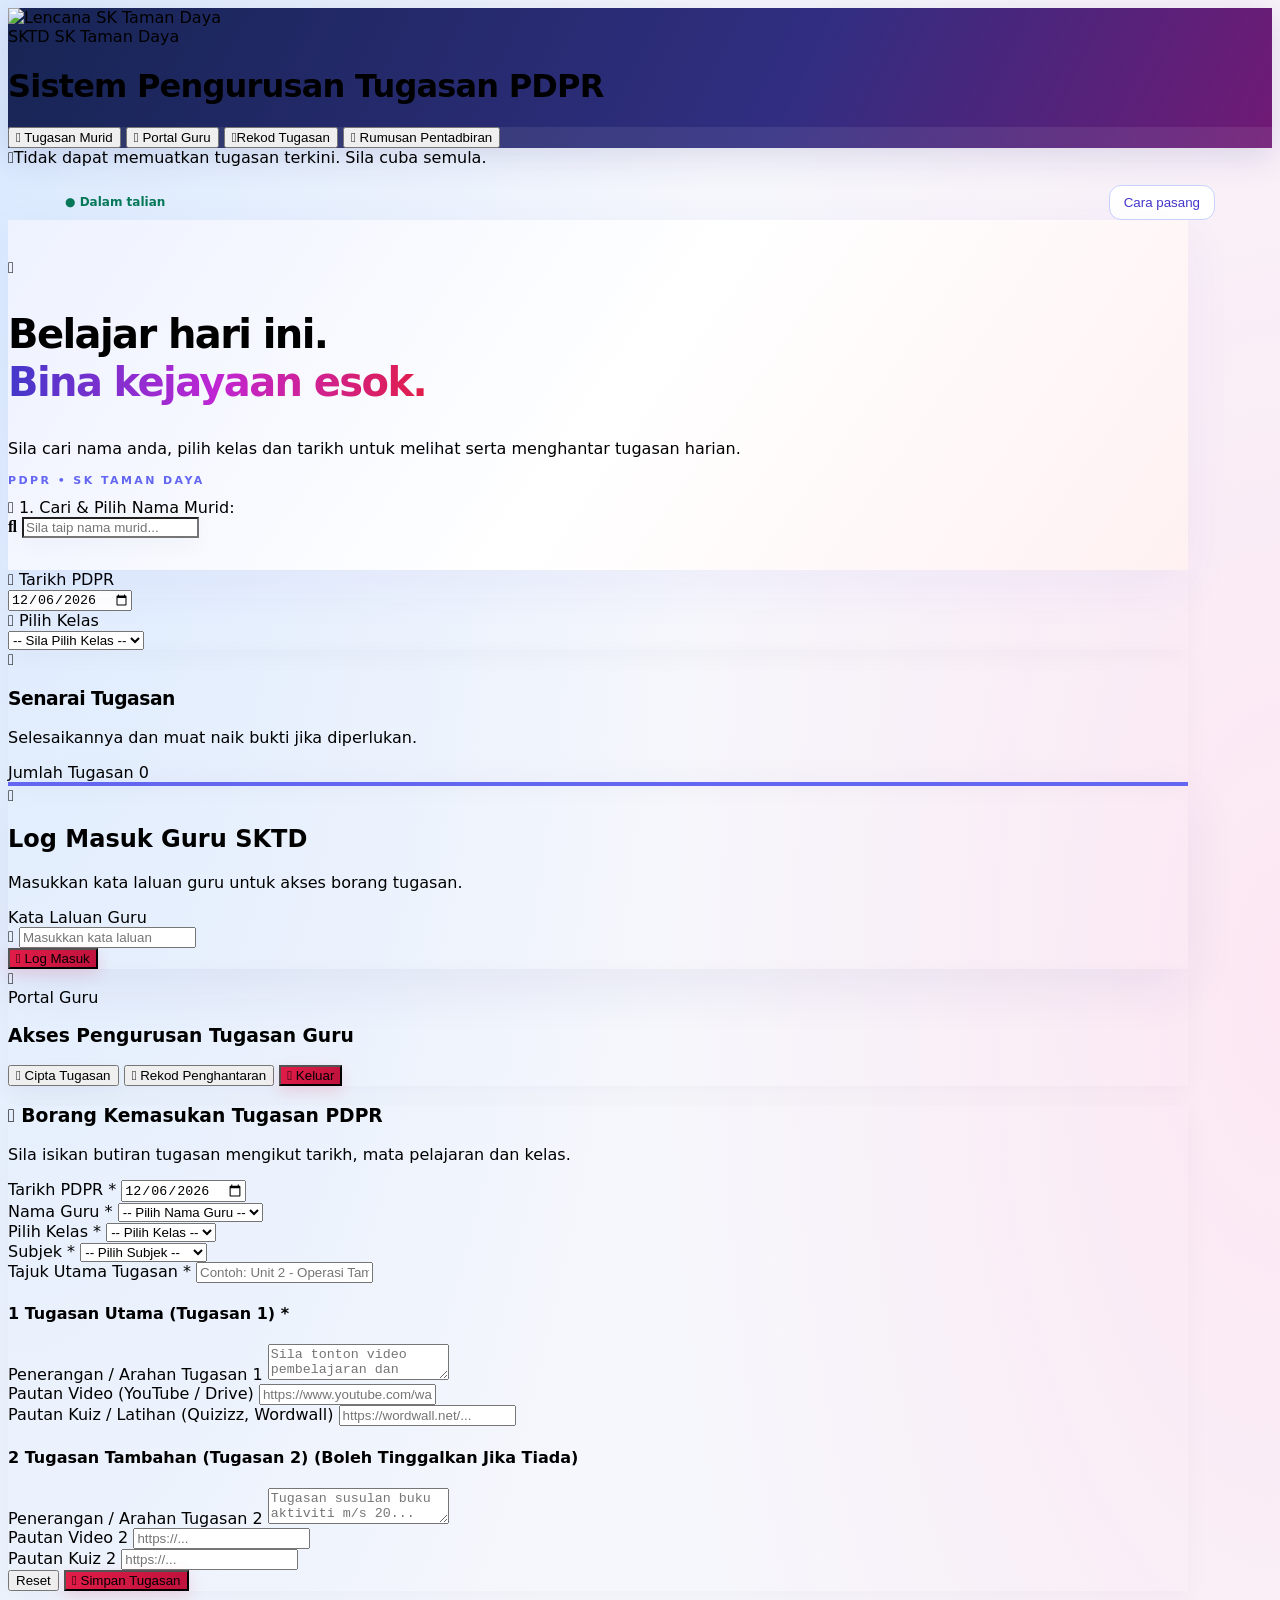
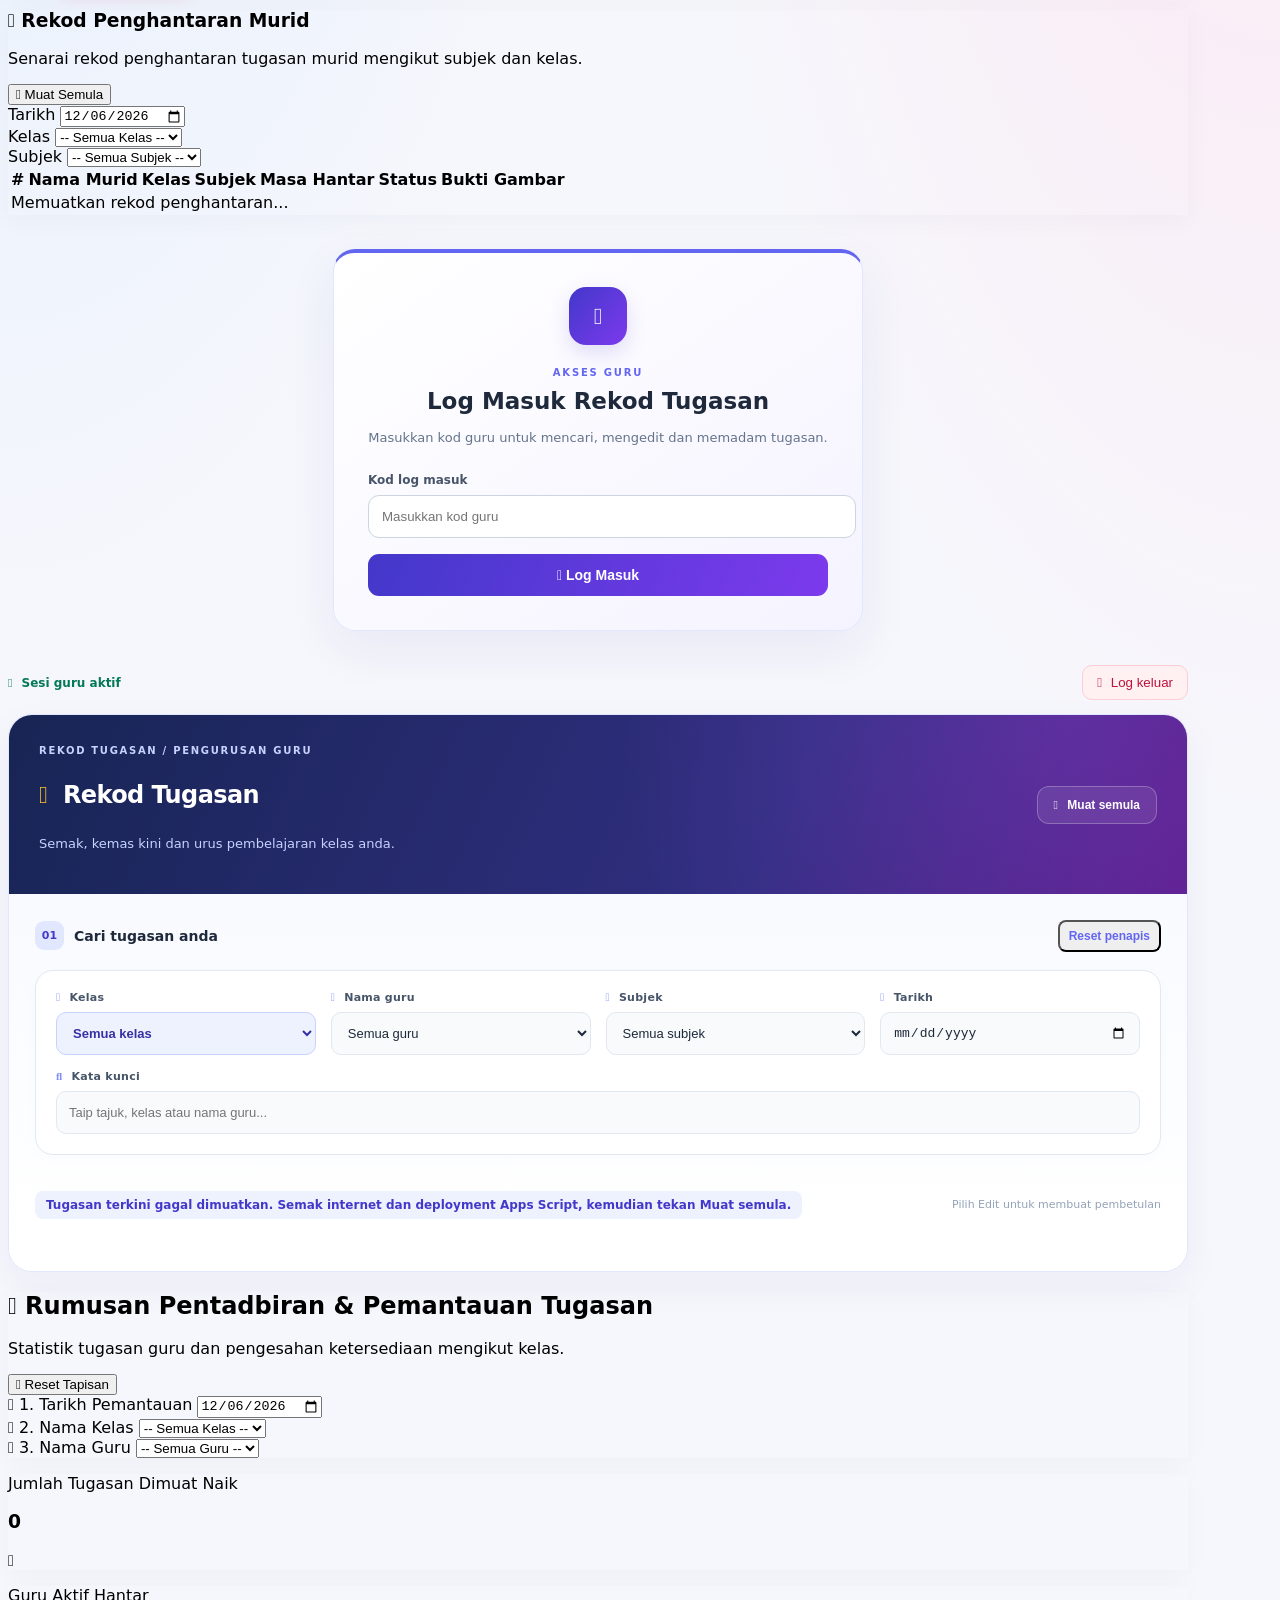
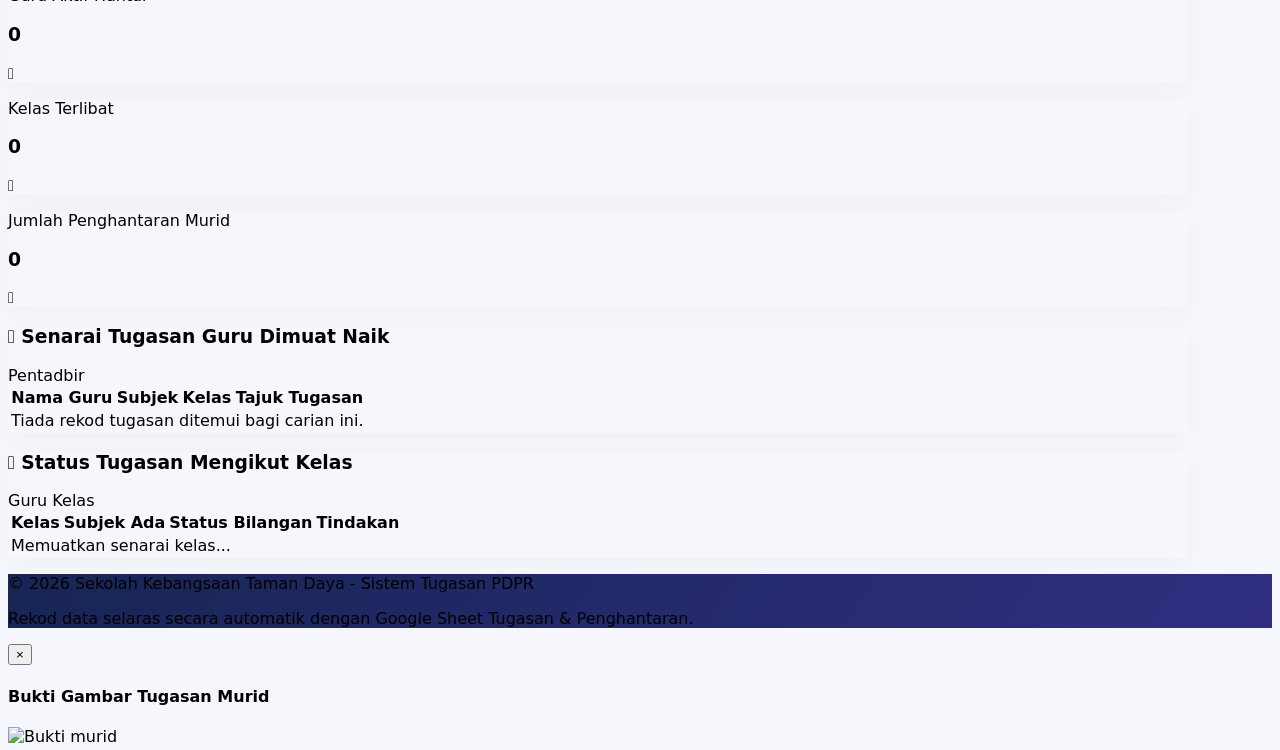
==== commit b8ecdfc1: "Add files via upload" ====
--- a/index.html
+++ b/index.html
@@ -1,29 +1,1421 @@
 <!DOCTYPE html>
-<html lang="ms"><head>
-<meta charset="utf-8"><meta name="viewport" content="width=device-width,initial-scale=1,viewport-fit=cover">
-<meta name="theme-color" content="#132c58"><meta name="description" content="Tugasan PdPR SK Taman Daya: belajar, hantar dan urus tugasan harian.">
-<meta name="apple-mobile-web-app-capable" content="yes"><meta name="apple-mobile-web-app-title" content="PdPR SKTD">
-<link rel="manifest" href="./manifest.webmanifest"><link rel="icon" href="./icons/icon.svg" type="image/svg+xml"><link rel="apple-touch-icon" href="./icons/apple-touch-icon.png">
-<link rel="stylesheet" href="./styles.css"><title>PdPR SKTD • Ruang Pembelajaran</title>
-<script defer src="./config.js"></script><script defer src="./app.js"></script></head>
-<body>
-<header><div class="topbar wrap"><a class="brand" href="./"><img src="./icons/icon.svg" alt="" width="48" height="48"><span><b>PdPR <em>SKTD</em></b><small>SEKOLAH KEBANGSAAN TAMAN DAYA</small></span></a><div class="header-actions"><span id="connection" class="connection">Menyambung…</span><button id="install" class="btn glass">Pasang aplikasi</button></div></div>
-<div class="wrap"><nav aria-label="Menu utama"><button data-tab="murid" class="active">▤ <span>Tugasan Murid</span></button><button data-tab="guru">＋ <span>Portal Guru</span></button><button data-tab="rekod">▦ <span>Rekod Tugasan</span></button><button data-tab="rumusan">◷ <span>Rumusan Pentadbiran</span></button></nav></div></header>
-<main class="wrap">
-<div id="offline" class="notice" hidden>Anda di luar talian. Sambungkan internet untuk memuatkan data, log masuk atau menghantar perubahan.</div>
-<div id="loadError" class="notice" hidden></div>
-<section id="tab-murid">
-<div class="hero"><div><span class="eyebrow">RUANG PEMBELAJARAN DIGITAL</span><h1>Belajar di mana-mana.<br><span>Teruskan langkah hebat!</span></h1><p>Semak tugasan harian, teroka bahan pembelajaran<br class="desktop"> dan kongsikan hasil usaha anda bersama guru.</p><div class="hero-tags"><span>✦ Belajar</span><span>✓ Selesaikan</span><span>↗ Hantar</span></div></div><img class="hero-art" src="./icons/icon.svg" alt="Buku pembelajaran dengan tanda semak"></div>
-<div class="panel filters"><label class="wide">Nama murid<input id="studentName" list="students" placeholder="Taip dan pilih nama murid" autocomplete="off"><datalist id="students"></datalist></label><label>Kelas<select id="studentClass"><option value="">Pilih kelas</option></select></label><label>Tarikh PdPR<input id="studentDate" type="date"></label></div>
-<div class="section-head"><div><span class="eyebrow dark">SEDIKIT USAHA, BESAR HASILNYA</span><h2>Tugasan hari ini <span id="taskCount" class="count">0</span></h2></div><button class="btn secondary" data-refresh>↻ Muat semula</button></div><div id="studentTasks" class="cards"></div>
-</section>
-<section id="tab-guru" hidden><div class="section-head"><div><span class="eyebrow dark">RUANG PENDIDIK</span><h1>Portal Guru</h1><p>Cipta tugasan bermakna. Ikuti perkembangan murid.</p></div><button class="btn secondary logout" hidden>Log keluar</button></div><div class="login-slot"></div><div class="protected" hidden><div class="subnav"><button class="btn primary" id="showCreate">＋ Cipta Tugasan</button><button class="btn secondary" id="showSubmissions">✓ Rekod Penghantaran</button></div><div id="createPanel" class="panel"><h2>Tugasan baharu</h2><p>Lengkapkan maklumat dan bahan pembelajaran di bawah.</p><form id="createForm"></form></div><div id="submissionsPanel" hidden><div class="panel filters"><label>Tarikh<input type="date" id="submissionDate"></label><label>Kelas<select id="submissionClass"></select></label><label>Subjek<select id="submissionSubject"></select></label></div><div id="submissionTable" class="panel table-wrap"></div></div></div></section>
-<section id="tab-rekod" hidden><div class="section-head"><div><span class="eyebrow dark">PENGURUSAN TUGASAN</span><h1>Rekod Tugasan</h1><p>Cari, semak dan kemas kini tugasan yang telah dihantar.</p></div><button class="btn secondary logout" hidden>Log keluar</button></div><div class="login-slot"></div><div class="protected" hidden><div class="panel"><div class="section-head compact"><h2>Carian rekod</h2><button id="resetRecords" class="text-btn">Set semula penapis</button></div><div class="filters record-filters"><label>Tarikh<input type="date" id="recordDate"></label><label>Subjek<select id="recordSubject"></select></label><label>Kelas<select id="recordClass"></select></label><label>Nama guru<select id="recordTeacher"></select></label></div><label class="search-label">Carian tajuk atau nama guru<input id="recordSearch" type="search" placeholder="Cari tajuk, guru atau kelas…"></label></div><div class="section-head"><h2>Senarai tugasan <span id="recordCount" class="count">0</span></h2><button class="btn secondary" data-refresh>↻ Muat semula</button></div><div id="recordList" class="cards"></div></div></section>
-<section id="tab-rumusan" hidden><div class="section-head"><div><span class="eyebrow dark">GAMBARAN KESELURUHAN</span><h1>Rumusan Pentadbiran</h1><p>Pantau tugasan, penglibatan guru dan penghantaran murid.</p></div><button class="btn secondary" data-refresh>↻ Muat semula</button></div><div class="panel filters"><label>Tarikh<input id="summaryDate" type="date"></label><label>Kelas<select id="summaryClass"></select></label><label>Nama guru<select id="summaryTeacher"></select></label></div><div id="stats" class="stats"></div><div class="panel table-wrap"><h2>Rekod tugasan guru</h2><div id="summaryTasks"></div></div><div class="panel table-wrap"><h2>Liputan kelas</h2><div id="summaryClasses"></div></div></section>
-</main><footer class="wrap"><b>PdPR SKTD</b><span>Setiap hari, satu langkah ke hadapan.</span><small id="syncTime">Belum disegerakkan</small></footer>
-<dialog id="editDialog"><div class="dialog-head"><div><span class="eyebrow dark">REKOD TUGASAN</span><h2>Edit tugasan</h2></div><button class="icon-btn" id="closeEdit" aria-label="Tutup">×</button></div><p>Semak perubahan sebelum menyimpan. ID tugasan dikekalkan.</p><form id="editForm"></form></dialog>
-<dialog id="deleteDialog"><div class="delete-icon">!</div><h2>Padam tugasan ini?</h2><p id="deleteDetails"></p><p>Rekod tugasan akan dipadam daripada Google Sheet. Bukti penghantaran murid sedia ada dikekalkan.</p><div class="form-actions"><button id="cancelDelete" class="btn secondary">Batal</button><button id="confirmDelete" class="btn danger">Ya, padam tugasan</button></div></dialog>
-<dialog id="helpDialog"><h2>Pasang PdPR SKTD</h2><p><b>Android / komputer:</b> Buka menu pelayar dan pilih “Install app” atau “Pasang aplikasi” jika tersedia.</p><p><b>iPhone / iPad:</b> Buka laman dalam Safari, tekan Kongsi dan pilih “Add to Home Screen”.</p><p>Gunakan pautan laman GitHub Pages melalui HTTPS.</p><button id="closeHelp" class="btn primary">Faham</button></dialog>
-<dialog id="imageDialog"><button id="closeImage" class="btn secondary">Tutup</button><img id="proofImage" alt="Bukti penghantaran murid"></dialog>
-<div id="toasts" role="status" aria-live="polite"></div>
-</body></html>
+<html lang="ms">
+<head>
+    <meta charset="UTF-8">
+    <meta name="viewport" content="width=device-width, initial-scale=1.0">
+    <title>Sistem Tugasan PDPR SKTD</title>
+    <!-- Tailwind CSS CDN -->
+    <script src="./assets/tailwind.js"></script>
+    <!-- FontAwesome CDN -->
+    <link rel="stylesheet" href="./assets/fontawesome.css">
+    <!-- PapaParse for Google Sheets CSV parsing -->
+    <script src="./assets/papaparse.min.js"></script>
+    <!-- Google Fonts: Inter & Plus Jakarta Sans for a clean, highly legible UI -->
+
+    <script>
+        tailwind.config = {
+            theme: {
+                extend: {
+                    colors: {
+                        sktd: {
+                            red: '#C5221F',        // Soft professional red
+                            darkred: '#991B1B',    // Dark red accent
+                            navy: '#1E293B',       // Deep navy/slate header
+                            gold: '#D97706',       // Warm gold accent
+                            lightgold: '#FEF3C7',  // Soft gold badge background
+                            slate: '#0F172A',      // Dark text
+                            bg: '#F8FAFC'          // Clean neutral body background
+                        }
+                    },
+                    fontFamily: {
+                        sans: ['Plus Jakarta Sans', 'Inter', 'sans-serif'],
+                        display: ['Plus Jakarta Sans', 'sans-serif'],
+                    }
+                }
+            }
+        }
+    </script>
+    <style>
+        body {
+            font-family: 'Plus Jakarta Sans', sans-serif;
+            background-color: #F8FAFC;
+        }
+        .custom-scrollbar::-webkit-scrollbar {
+            width: 6px;
+            height: 6px;
+        }
+        .custom-scrollbar::-webkit-scrollbar-track {
+            background: #F1F5F9;
+        }
+        .custom-scrollbar::-webkit-scrollbar-thumb {
+            background: #CBD5E1;
+            border-radius: 4px;
+        }
+        .custom-scrollbar::-webkit-scrollbar-thumb:hover {
+            background: #94A3B8;
+        }
+    </style>
+<meta name="theme-color" content="#312e81">
+<meta name="apple-mobile-web-app-capable" content="yes">
+<meta name="apple-mobile-web-app-title" content="PdPR SKTD">
+<meta name="description" content="Portal tugasan dan pembelajaran digital SK Taman Daya.">
+<link rel="manifest" href="./manifest.webmanifest">
+<link rel="icon" type="image/png" href="./assets/icons/icon-192.png">
+<link rel="apple-touch-icon" href="./assets/icons/apple-touch-icon.png">
+<link rel="stylesheet" href="./assets/theme.css">
+<script defer src="./pwa.js"></script>
+<script defer src="./manage-tasks.js"></script>
+</head>
+<body class="text-slate-800 bg-sktd-bg min-h-screen flex flex-col justify-between antialiased">
+
+    <header class="bg-sktd-navy text-white shadow-md sticky top-0 z-40 border-b border-slate-700">
+        <div class="max-w-7xl mx-auto px-4 sm:px-6 lg:px-8 py-3 flex flex-wrap justify-between items-center gap-3">
+            
+            <div class="flex items-center space-x-3">
+                <div class="bg-white p-1 rounded-xl shadow-sm border border-slate-200 flex items-center justify-center">
+                    <img src="https://iili.io/nM49Lwg.md.jpg" alt="Lencana SK Taman Daya" class="h-10 w-auto object-contain rounded-lg">
+                </div>
+                <div>
+                    <div class="flex items-center gap-2">
+                        <span class="bg-sktd-red text-white text-[10px] font-bold px-2 py-0.5 rounded uppercase tracking-wider">SKTD</span>
+                        <span class="text-slate-300 text-[11px] font-medium hidden sm:inline">SK Taman Daya</span>
+                    </div>
+                    <h1 class="text-base sm:text-lg font-bold tracking-tight text-white mt-0.5">
+                        Sistem Pengurusan Tugasan PDPR
+                    </h1>
+                </div>
+            </div>
+
+            <!-- Tab Buttons -->
+            <nav class="flex items-center bg-slate-800 p-1 rounded-xl border border-slate-700 gap-1 text-xs sm:text-sm">
+                <button id="tabBtnMurid" onclick="switchTab('murid')" class="px-3.5 py-2 rounded-lg font-semibold transition-all duration-200 flex items-center gap-2 bg-white text-sktd-navy shadow-sm">
+                    <i class="fa-solid fa-graduation-cap text-sktd-red"></i>
+                    <span>Tugasan Murid</span>
+                </button>
+                <button id="tabBtnGuru" onclick="switchTab('guru')" class="px-3.5 py-2 rounded-lg font-semibold text-slate-300 hover:text-white transition-all duration-200 flex items-center gap-2">
+                    <i class="fa-solid fa-chalkboard-user text-amber-400"></i>
+                    <span>Portal Guru</span>
+                </button>
+                <button id="tabBtnRekod" onclick="switchTab('rekod')" class="px-3.5 py-2 rounded-lg font-semibold text-slate-300 hover:text-white transition-all duration-200 flex items-center gap-2">
+                    <i class="fa-solid fa-folder-open text-violet-300" aria-hidden="true"></i><span>Rekod Tugasan</span>
+                </button>
+                <button id="tabBtnRumusan" onclick="switchTab('rumusan')" class="px-3.5 py-2 rounded-lg font-semibold text-slate-300 hover:text-white transition-all duration-200 flex items-center gap-2">
+                    <i class="fa-solid fa-chart-pie text-emerald-400"></i>
+                    <span>Rumusan Pentadbiran</span>
+                </button>
+            </nav>
+        </div>
+    </header>
+
+    <!-- NOTIFICATION TOAST -->
+    <div id="toastContainer" class="fixed bottom-5 right-5 z-50 flex flex-col gap-2 max-w-sm"></div>
+
+    <div class="app-tools"><span id="connectionStatus" role="status">Dalam talian</span><button id="installApp" hidden>＋ Pasang aplikasi</button><button id="installHelp">Cara pasang</button><button id="updateApp" hidden>Kemas kini tersedia</button></div>
+<div id="offlineNotice" role="status" hidden>Anda di luar talian. Sambung semula internet untuk memuatkan data dan menghantar tugasan. Tiada penghantaran disimpan untuk dihantar kemudian.</div>
+<dialog id="installDialog"><h2>Pasang PdPR SKTD</h2><p><b>Android / komputer:</b> Gunakan butang “Pasang aplikasi” apabila tersedia atau pilihan pemasangan dalam menu pelayar.</p><p><b>iPhone / iPad:</b> Buka pautan GitHub Pages dalam Safari, tekan Kongsi, kemudian “Add to Home Screen”.</p><p>Pemasangan dibuat melalui pautan aplikasi secara terus.</p><form method="dialog"><button>Tutup</button></form></dialog>
+<main class="max-w-7xl mx-auto px-4 sm:px-6 lg:px-8 py-6 flex-grow w-full">
+
+        <section id="tabMurid" class="space-y-6">
+            
+            <!-- Banner Utama Murid -->
+            <div class="bg-white rounded-2xl p-6 sm:p-7 shadow-sm border border-slate-200 relative overflow-hidden">
+                <div class="max-w-3xl mx-auto text-center space-y-4">
+                    <div class="inline-flex items-center justify-center p-3 bg-red-50 text-sktd-red rounded-2xl border border-red-100">
+                        <i class="fa-solid fa-book-reader text-2xl"></i>
+                    </div>
+                    <div>
+                        <h2 class="text-xl sm:text-2xl font-bold tracking-tight text-slate-900">
+                            Belajar hari ini.<br><span class="hero-accent">Bina kejayaan esok.</span>
+                        </h2>
+                        <p class="text-xs sm:text-sm text-slate-500 font-medium mt-1">
+                            Sila cari nama anda, pilih kelas dan tarikh untuk melihat serta menghantar tugasan harian.
+                        </p>
+                    </div>
+
+                    <p class="hero-kicker">PDPR • SK TAMAN DAYA</p>
+<!-- Pemilihan Nama Murid Dynamic Search -->
+                    <div class="bg-slate-50 p-4 rounded-xl border border-slate-200 max-w-xl mx-auto text-left space-y-2 shadow-inner">
+                        <label class="block text-xs font-bold text-slate-700 uppercase flex items-center gap-1.5">
+                            <i class="fa-solid fa-user-check text-sktd-red"></i> 1. Cari & Pilih Nama Murid:
+                        </label>
+                        <div class="relative">
+                            <i class="fa-solid fa-magnifying-glass absolute left-3.5 top-3 text-slate-400 text-sm"></i>
+                            <input type="text" id="muridSearchNama" oninput="onNamaInputChanged()" list="muridDatalist" placeholder="Sila taip nama murid..." class="w-full pl-10 pr-4 py-2 bg-white border border-slate-300 rounded-lg text-slate-800 text-sm focus:ring-2 focus:ring-sktd-red focus:border-sktd-red focus:outline-none shadow-sm">
+                            <datalist id="muridDatalist"></datalist>
+                        </div>
+                        <div id="namaStatusBadge" class="text-xs font-bold hidden text-emerald-800 bg-emerald-50 px-3 py-1.5 rounded-lg border border-emerald-200 flex items-center gap-2"></div>
+                    </div>
+                </div>
+            </div>
+
+            <!-- Filter Bar Murid (Tarikh & Pilih Kelas) -->
+            <div class="bg-white rounded-2xl shadow-sm border border-slate-200 p-5">
+                <div class="grid grid-cols-1 md:grid-cols-2 gap-4">
+                    <div>
+                        <label class="block text-xs font-bold uppercase text-slate-600 mb-1.5 flex items-center gap-1.5">
+                            <i class="fa-solid fa-calendar-days text-sktd-red"></i> Tarikh PDPR
+                        </label>
+                        <div class="relative">
+                            <input type="date" id="muridFilterTarikh" onchange="loadMuridTugasan()" class="w-full px-3.5 py-2 bg-slate-50 border border-slate-300 rounded-lg text-sm font-semibold text-slate-800 focus:ring-2 focus:ring-sktd-red focus:outline-none">
+                        </div>
+                    </div>
+
+                    <div>
+                        <label class="block text-xs font-bold uppercase text-slate-600 mb-1.5 flex items-center gap-1.5">
+                            <i class="fa-solid fa-school text-sktd-red"></i> Pilih Kelas
+                        </label>
+                        <div class="relative">
+                            <select id="muridFilterKelas" onchange="onMuridKelasChange()" class="w-full px-3.5 py-2 bg-slate-50 border border-slate-300 rounded-lg text-sm font-semibold text-slate-800 focus:ring-2 focus:ring-sktd-red focus:outline-none">
+                                <option value="">-- Sila Pilih Kelas --</option>
+                            </select>
+                        </div>
+                    </div>
+                </div>
+            </div>
+
+            <!-- Header Info Murid Counter -->
+            <div class="bg-slate-900 text-white rounded-xl p-4 shadow-sm border border-slate-800 flex flex-col sm:flex-row justify-between items-center gap-3">
+                <div class="flex items-center gap-3">
+                    <div class="w-9 h-9 rounded-lg bg-sktd-red text-white flex items-center justify-center font-bold">
+                        <i class="fa-solid fa-list-check"></i>
+                    </div>
+                    <div>
+                        <h3 class="font-bold text-sm sm:text-base text-white" id="muridHeaderTitle">Senarai Tugasan</h3>
+                        <p class="text-xs text-slate-400">Selesaikannya dan muat naik bukti jika diperlukan.</p>
+                    </div>
+                </div>
+                <div class="bg-slate-800 px-4 py-1.5 rounded-lg border border-slate-700 text-center">
+                    <span class="text-[10px] text-slate-400 font-bold uppercase tracking-wider block">Jumlah Tugasan</span>
+                    <span class="text-xl font-extrabold text-amber-400" id="muridTugasanCount">0</span>
+                </div>
+            </div>
+
+            <!-- List Tugasan Murid Dynamic Grid -->
+            <div id="muridTaskList" class="grid grid-cols-1 md:grid-cols-2 gap-5">
+                <!-- Tasks will be rendered dynamically -->
+            </div>
+        </section>
+
+        <section id="tabGuru" class="hidden space-y-6">
+            
+            <!-- GURU LOGIN FORM -->
+            <div id="guruLoginCard" class="max-w-md mx-auto bg-white rounded-2xl shadow-sm border border-slate-200 p-7 my-8">
+                <div class="text-center mb-6">
+                    <div class="w-12 h-12 bg-red-50 text-sktd-red rounded-xl flex items-center justify-center mx-auto mb-3 text-2xl border border-red-100">
+                        <i class="fa-solid fa-lock"></i>
+                    </div>
+                    <h2 class="text-xl font-bold text-slate-900">Log Masuk Guru SKTD</h2>
+                    <p class="text-xs text-slate-500 font-medium mt-1">Masukkan kata laluan guru untuk akses borang tugasan.</p>
+                </div>
+
+                <form onsubmit="handleGuruLogin(event)" class="space-y-4">
+                    <div>
+                        <label class="block text-xs font-bold uppercase text-slate-600 mb-1">Kata Laluan Guru</label>
+                        <div class="relative">
+                            <i class="fa-solid fa-key absolute left-3 top-3 text-slate-400"></i>
+                            <input type="password" id="guruPasswordInput" placeholder="Masukkan kata laluan" class="w-full pl-10 pr-3 py-2 bg-slate-50 border border-slate-300 rounded-lg text-sm font-semibold focus:ring-2 focus:ring-sktd-red focus:outline-none" required>
+                        </div>
+                    </div>
+                    <button type="submit" class="w-full py-2.5 bg-sktd-red hover:bg-sktd-darkred text-white font-semibold text-sm rounded-lg transition shadow-sm flex items-center justify-center gap-2">
+                        <i class="fa-solid fa-right-to-bracket"></i>
+                        <span>Log Masuk</span>
+                    </button>
+                </form>
+            </div>
+
+            <!-- GURU DASHBOARD -->
+            <div id="guruDashboard" class="hidden space-y-6">
+                
+                <!-- Guru Control Header Bar -->
+                <div class="bg-slate-900 text-white rounded-xl shadow-sm border border-slate-800 p-4 flex flex-wrap justify-between items-center gap-4">
+                    <div class="flex items-center space-x-3">
+                        <div class="w-9 h-9 rounded-lg bg-amber-500 text-slate-900 flex items-center justify-center font-bold text-lg">
+                            <i class="fa-solid fa-chalkboard-user"></i>
+                        </div>
+                        <div>
+                            <span class="text-[10px] text-white font-bold uppercase bg-sktd-red px-2 py-0.5 rounded">Portal Guru</span>
+                            <h3 class="text-sm font-bold text-white mt-0.5" id="currentLoggedGuruName">Akses Pengurusan Tugasan Guru</h3>
+                        </div>
+                    </div>
+                    
+                    <div class="flex items-center gap-2">
+                        <button id="subTabGuruCipta" onclick="switchGuruSubTab('cipta')" class="px-3.5 py-1.5 rounded-lg font-semibold text-xs bg-white text-slate-900 shadow-sm border border-slate-200 flex items-center gap-1.5">
+                            <i class="fa-solid fa-pen-to-square text-sktd-red"></i> Cipta Tugasan
+                        </button>
+                        <button id="subTabGuruSemakan" onclick="switchGuruSubTab('semakan')" class="px-3.5 py-1.5 rounded-lg font-semibold text-xs bg-slate-800 text-slate-300 hover:bg-slate-700 flex items-center gap-1.5 border border-slate-700">
+                            <i class="fa-solid fa-clipboard-check text-amber-400"></i> Rekod Penghantaran
+                        </button>
+                        <button onclick="logoutGuru()" class="px-3 py-1.5 rounded-lg font-semibold text-xs text-white bg-sktd-red hover:bg-red-700 flex items-center gap-1">
+                            <i class="fa-solid fa-right-from-bracket"></i> Keluar
+                        </button>
+                    </div>
+                </div>
+
+                <!-- SUB-PANEL 1: FORM CIPTA TUGASAN GURU -->
+                <div id="panelCiptaTugasan" class="bg-white rounded-2xl shadow-sm border border-slate-200 p-6 space-y-6">
+                    <div class="border-b border-slate-200 pb-3">
+                        <h3 class="text-lg font-bold text-slate-900 flex items-center gap-2">
+                            <i class="fa-solid fa-plus-circle text-sktd-red"></i> Borang Kemasukan Tugasan PDPR
+                        </h3>
+                        <p class="text-xs text-slate-500 mt-0.5">Sila isikan butiran tugasan mengikut tarikh, mata pelajaran dan kelas.</p>
+                    </div>
+
+                    <form onsubmit="handleSaveTugasan(event)" class="space-y-5">
+                        <!-- Basic Info Row -->
+                        <div class="grid grid-cols-1 md:grid-cols-3 gap-4">
+                            <div>
+                                <label class="block text-xs font-bold uppercase text-slate-700 mb-1">Tarikh PDPR <span class="text-red-500">*</span></label>
+                                <input type="date" id="formTarikh" class="w-full px-3 py-2 bg-slate-50 border border-slate-300 rounded-lg text-sm font-semibold focus:ring-2 focus:ring-sktd-red focus:outline-none" required>
+                            </div>
+
+                            <div>
+                                <label class="block text-xs font-bold uppercase text-slate-700 mb-1">Nama Guru <span class="text-red-500">*</span></label>
+                                <select id="formGuru" class="w-full px-3 py-2 bg-slate-50 border border-slate-300 rounded-lg text-sm font-semibold focus:ring-2 focus:ring-sktd-red focus:outline-none" required>
+                                    <option value="">-- Pilih Nama Guru --</option>
+                                </select>
+                            </div>
+
+                            <div>
+                                <label class="block text-xs font-bold uppercase text-slate-700 mb-1">Pilih Kelas <span class="text-red-500">*</span></label>
+                                <select id="formKelas" class="w-full px-3 py-2 bg-slate-50 border border-slate-300 rounded-lg text-sm font-semibold focus:ring-2 focus:ring-sktd-red focus:outline-none" required>
+                                    <option value="">-- Pilih Kelas --</option>
+                                </select>
+                            </div>
+                        </div>
+
+                        <div class="grid grid-cols-1 md:grid-cols-2 gap-4">
+                            <div>
+                                <label class="block text-xs font-bold uppercase text-slate-700 mb-1">Subjek <span class="text-red-500">*</span></label>
+                                <select id="formSubjek" class="w-full px-3 py-2 bg-slate-50 border border-slate-300 rounded-lg text-sm font-semibold focus:ring-2 focus:ring-sktd-red focus:outline-none" required>
+                                    <option value="">-- Pilih Subjek --</option>
+                                    <option value="Bahasa Melayu">Bahasa Melayu</option>
+                                    <option value="Bahasa Inggeris">Bahasa Inggeris</option>
+                                    <option value="Matematik">Matematik</option>
+                                    <option value="Sains">Sains</option>
+                                    <option value="Pendidikan Islam">Pendidikan Islam</option>
+                                    <option value="Pendidikan Moral">Pendidikan Moral</option>
+                                    <option value="Sejarah">Sejarah</option>
+                                    <option value="RBT">RBT</option>
+                                    <option value="PSV">PSV</option>
+                                    <option value="PJK">PJK</option>
+                                    <option value="Muzik">Pendidikan Muzik</option>
+                                    <option value="Bahasa Arab">Bahasa Arab</option>
+                                </select>
+                            </div>
+
+                            <div>
+                                <label class="block text-xs font-bold uppercase text-slate-700 mb-1">Tajuk Utama Tugasan <span class="text-red-500">*</span></label>
+                                <input type="text" id="formTajuk" placeholder="Contoh: Unit 2 - Operasi Tambah" class="w-full px-3 py-2 bg-slate-50 border border-slate-300 rounded-lg text-sm font-semibold focus:ring-2 focus:ring-sktd-red focus:outline-none" required>
+                            </div>
+                        </div>
+
+                        <!-- SECTION TUGASAN 1 -->
+                        <div class="p-4 bg-slate-50 rounded-xl border border-slate-200 space-y-3">
+                            <h4 class="text-xs font-bold uppercase text-sktd-red flex items-center gap-2">
+                                <span class="w-5 h-5 rounded-full bg-sktd-red text-white flex items-center justify-center text-[10px]">1</span>
+                                Tugasan Utama (Tugasan 1) <span class="text-red-500">*</span>
+                            </h4>
+
+                            <div>
+                                <label class="block text-xs font-bold text-slate-700 mb-1">Penerangan / Arahan Tugasan 1</label>
+                                <textarea id="formT1Ayat" rows="2" placeholder="Sila tonton video pembelajaran dan jawab soalan..." class="w-full px-3 py-2 bg-white border border-slate-300 rounded-lg text-sm font-medium focus:ring-2 focus:ring-sktd-red focus:outline-none" required></textarea>
+                            </div>
+
+                            <div class="grid grid-cols-1 md:grid-cols-2 gap-4">
+                                <div>
+                                    <label class="block text-xs font-bold text-slate-700 mb-1">Pautan Video (YouTube / Drive)</label>
+                                    <input type="url" id="formT1Video" placeholder="https://www.youtube.com/watch?v=..." class="w-full px-3 py-2 bg-white border border-slate-300 rounded-lg text-sm font-medium focus:ring-2 focus:ring-sktd-red focus:outline-none">
+                                </div>
+                                <div>
+                                    <label class="block text-xs font-bold text-slate-700 mb-1">Pautan Kuiz / Latihan (Quizizz, Wordwall)</label>
+                                    <input type="url" id="formT1Kuiz" placeholder="https://wordwall.net/..." class="w-full px-3 py-2 bg-white border border-slate-300 rounded-lg text-sm font-medium focus:ring-2 focus:ring-sktd-red focus:outline-none">
+                                </div>
+                            </div>
+                        </div>
+
+                        <!-- SECTION TUGASAN 2 -->
+                        <div class="p-4 bg-slate-50 rounded-xl border border-slate-200 space-y-3">
+                            <h4 class="text-xs font-bold uppercase text-slate-700 flex items-center gap-2">
+                                <span class="w-5 h-5 rounded-full bg-slate-600 text-white flex items-center justify-center text-[10px]">2</span>
+                                Tugasan Tambahan (Tugasan 2) <span class="text-xs text-slate-400 font-normal">(Boleh Tinggalkan Jika Tiada)</span>
+                            </h4>
+
+                            <div>
+                                <label class="block text-xs font-bold text-slate-700 mb-1">Penerangan / Arahan Tugasan 2</label>
+                                <textarea id="formT2Ayat" rows="2" placeholder="Tugasan susulan buku aktiviti m/s 20..." class="w-full px-3 py-2 bg-white border border-slate-300 rounded-lg text-sm font-medium focus:ring-2 focus:ring-sktd-red focus:outline-none"></textarea>
+                            </div>
+
+                            <div class="grid grid-cols-1 md:grid-cols-2 gap-4">
+                                <div>
+                                    <label class="block text-xs font-bold text-slate-700 mb-1">Pautan Video 2</label>
+                                    <input type="url" id="formT2Video" placeholder="https://..." class="w-full px-3 py-2 bg-white border border-slate-300 rounded-lg text-sm font-medium focus:ring-2 focus:ring-sktd-red focus:outline-none">
+                                </div>
+                                <div>
+                                    <label class="block text-xs font-bold text-slate-700 mb-1">Pautan Kuiz 2</label>
+                                    <input type="url" id="formT2Kuiz" placeholder="https://..." class="w-full px-3 py-2 bg-white border border-slate-300 rounded-lg text-sm font-medium focus:ring-2 focus:ring-sktd-red focus:outline-none">
+                                </div>
+                            </div>
+                        </div>
+
+                        <div class="flex justify-end gap-2 pt-2">
+                            <button type="reset" class="px-4 py-2 rounded-lg border border-slate-300 bg-white text-slate-700 font-semibold text-xs hover:bg-slate-50 transition">
+                                Reset
+                            </button>
+                            <button type="submit" id="btnSimpanTugasan" class="px-5 py-2 rounded-lg bg-sktd-red hover:bg-sktd-darkred text-white font-semibold text-xs shadow-sm flex items-center gap-1.5 transition">
+                                <i class="fa-solid fa-cloud-arrow-up"></i>
+                                <span>Simpan Tugasan</span>
+                            </button>
+                        </div>
+                    </form>
+                </div>
+
+                <!-- SUB-PANEL 2: STATUS SEMAKAN MURID -->
+                <div id="panelSemakanMurid" class="hidden bg-white rounded-2xl shadow-sm border border-slate-200 p-6 space-y-5">
+                    <div class="border-b border-slate-200 pb-3 flex justify-between items-center">
+                        <div>
+                            <h3 class="text-lg font-bold text-slate-900 flex items-center gap-2">
+                                <i class="fa-solid fa-clipboard-check text-sktd-red"></i> Rekod Penghantaran Murid
+                            </h3>
+                            <p class="text-xs text-slate-500 mt-0.5">Senarai rekod penghantaran tugasan murid mengikut subjek dan kelas.</p>
+                        </div>
+                        <button onclick="fetchSubmissionsCSV()" class="px-3 py-1.5 bg-slate-100 text-slate-700 font-semibold text-xs rounded-lg border border-slate-200 hover:bg-slate-200 flex items-center gap-1">
+                            <i class="fa-solid fa-rotate"></i> Muat Semula
+                        </button>
+                    </div>
+
+                    <!-- Filter Options -->
+                    <div class="grid grid-cols-1 md:grid-cols-3 gap-3 bg-slate-50 p-3.5 rounded-xl border border-slate-200">
+                        <div>
+                            <label class="block text-xs font-bold uppercase text-slate-600 mb-1">Tarikh</label>
+                            <input type="date" id="semakFilterTarikh" onchange="loadSemakanMuridTable()" class="w-full px-3 py-1.5 bg-white border border-slate-300 rounded-lg text-xs font-semibold">
+                        </div>
+                        <div>
+                            <label class="block text-xs font-bold uppercase text-slate-600 mb-1">Kelas</label>
+                            <select id="semakFilterKelas" onchange="loadSemakanMuridTable()" class="w-full px-3 py-1.5 bg-white border border-slate-300 rounded-lg text-xs font-semibold">
+                                <option value="">-- Semua Kelas --</option>
+                            </select>
+                        </div>
+                        <div>
+                            <label class="block text-xs font-bold uppercase text-slate-600 mb-1">Subjek</label>
+                            <select id="semakFilterSubjek" onchange="loadSemakanMuridTable()" class="w-full px-3 py-1.5 bg-white border border-slate-300 rounded-lg text-xs font-semibold">
+                                <option value="">-- Semua Subjek --</option>
+                            </select>
+                        </div>
+                    </div>
+
+                    <!-- Table of Submissions -->
+                    <div class="overflow-x-auto rounded-xl border border-slate-200 custom-scrollbar">
+                        <table class="w-full text-left text-xs">
+                            <thead class="bg-slate-900 text-white uppercase text-[11px]">
+                                <tr>
+                                    <th class="p-3">#</th>
+                                    <th class="p-3">Nama Murid</th>
+                                    <th class="p-3">Kelas</th>
+                                    <th class="p-3">Subjek</th>
+                                    <th class="p-3">Masa Hantar</th>
+                                    <th class="p-3">Status</th>
+                                    <th class="p-3">Bukti Gambar</th>
+                                </tr>
+                            </thead>
+                            <tbody id="semakanMuridTableBody" class="divide-y divide-slate-100 bg-white font-medium">
+                                <tr>
+                                    <td colspan="7" class="p-6 text-center text-slate-400 font-semibold">Memuatkan rekod penghantaran...</td>
+                                </tr>
+                            </tbody>
+                        </table>
+                    </div>
+                </div>
+
+            </div>
+        </section>
+
+        <section id="tabRekod" class="hidden space-y-6">
+            <div id="rekodLoginCard" class="record-login">
+                <div class="record-login-icon"><i class="fa-solid fa-lock" aria-hidden="true"></i></div>
+                <span class="record-login-kicker">AKSES GURU</span>
+                <h2>Log Masuk Rekod Tugasan</h2>
+                <p>Masukkan kod guru untuk mencari, mengedit dan memadam tugasan.</p>
+                <form onsubmit="handleRekodLogin(event)">
+                    <label for="rekodPasswordInput">Kod log masuk</label>
+                    <input id="rekodPasswordInput" type="password" placeholder="Masukkan kod guru" autocomplete="current-password" required>
+                    <button type="submit"><i class="fa-solid fa-right-to-bracket" aria-hidden="true"></i> Log Masuk</button>
+                </form>
+            </div>
+            <div id="rekodDashboard" class="hidden">
+                <div class="record-session"><span><i class="fa-solid fa-shield-halved" aria-hidden="true"></i> Sesi guru aktif</span><button type="button" onclick="logoutGuru()"><i class="fa-solid fa-right-from-bracket" aria-hidden="true"></i> Log keluar</button></div>
+                <section id="manageTasksPanel" aria-labelledby="manageTitle">
+<div class="manage-hero"><div class="manage-hero-copy"><span class="manage-eyebrow">REKOD TUGASAN / PENGURUSAN GURU</span><h3 id="manageTitle"><i class="fa-solid fa-layer-group" aria-hidden="true"></i> Rekod Tugasan</h3><p>Semak, kemas kini dan urus pembelajaran kelas anda.</p></div><button type="button" id="refreshManagedTasks" class="manage-refresh"><i class="fa-solid fa-rotate" aria-hidden="true"></i> Muat semula</button></div>
+<div class="manage-body">
+<div class="manage-filter-heading"><div><span class="manage-step">01</span><strong>Cari tugasan anda</strong></div><button type="button" id="resetManagedFilters">Reset penapis</button></div>
+<div class="manage-filters">
+<label class="manage-filter"><span><i class="fa-solid fa-school" aria-hidden="true"></i> Kelas</span><select id="manageFilterKelas"><option value="">Semua kelas</option></select></label>
+<label class="manage-filter"><span><i class="fa-solid fa-user" aria-hidden="true"></i> Nama guru</span><select id="manageFilterGuru"><option value="">Semua guru</option></select></label>
+<label class="manage-filter"><span><i class="fa-solid fa-book" aria-hidden="true"></i> Subjek</span><select id="manageFilterSubjek"><option value="">Semua subjek</option></select></label>
+<label class="manage-filter"><span><i class="fa-solid fa-calendar-days" aria-hidden="true"></i> Tarikh</span><input id="manageFilterTarikh" type="date"></label>
+<label class="manage-filter manage-search"><span><i class="fa-solid fa-magnifying-glass" aria-hidden="true"></i> Kata kunci</span><input id="manageTaskSearch" type="search" placeholder="Taip tajuk, kelas atau nama guru..."></label>
+</div>
+<div class="manage-results-bar"><p id="manageTaskStatus" role="status" aria-live="polite"></p><span class="manage-hint">Pilih Edit untuk membuat pembetulan</span></div>
+<div id="manageTaskList"></div>
+</div></section>
+            </div>
+        </section>
+
+        <section id="tabRumusan" class="hidden space-y-6">
+            
+            <!-- Rumusan Header & Multi-Filter Bar -->
+            <div class="bg-white rounded-2xl shadow-sm border border-slate-200 p-5 space-y-4">
+                <div class="border-b border-slate-100 pb-3 flex flex-wrap justify-between items-center gap-3">
+                    <div>
+                        <h2 class="text-lg font-bold text-slate-900 flex items-center gap-2">
+                            <i class="fa-solid fa-chart-line text-sktd-red"></i> Rumusan Pentadbiran & Pemantauan Tugasan
+                        </h2>
+                        <p class="text-xs text-slate-500 mt-0.5">Statistik tugasan guru dan pengesahan ketersediaan mengikut kelas.</p>
+                    </div>
+                    <button onclick="resetRumusanFilters()" class="px-3 py-1.5 bg-slate-100 hover:bg-slate-200 text-slate-700 rounded-lg text-xs font-semibold border border-slate-200 flex items-center gap-1.5 transition">
+                        <i class="fa-solid fa-arrow-rotate-left"></i> Reset Tapisan
+                    </button>
+                </div>
+
+                <!-- ENHANCED FILTERS: Tarikh, Nama Kelas, Nama Guru -->
+                <div class="grid grid-cols-1 sm:grid-cols-3 gap-3 bg-slate-50 p-4 rounded-xl border border-slate-200">
+                    <div>
+                        <label class="block text-xs font-bold uppercase text-slate-600 mb-1 flex items-center gap-1">
+                            <i class="fa-solid fa-calendar text-sktd-red"></i> 1. Tarikh Pemantauan
+                        </label>
+                        <input type="date" id="rumusanTarikh" onchange="renderRumusan()" class="w-full px-3 py-2 bg-white border border-slate-300 rounded-lg text-xs font-semibold text-slate-800 focus:ring-2 focus:ring-sktd-red focus:outline-none">
+                    </div>
+
+                    <div>
+                        <label class="block text-xs font-bold uppercase text-slate-600 mb-1 flex items-center gap-1">
+                            <i class="fa-solid fa-users text-sktd-red"></i> 2. Nama Kelas
+                        </label>
+                        <select id="rumusanKelas" onchange="renderRumusan()" class="w-full px-3 py-2 bg-white border border-slate-300 rounded-lg text-xs font-semibold text-slate-800 focus:ring-2 focus:ring-sktd-red focus:outline-none">
+                            <option value="">-- Semua Kelas --</option>
+                        </select>
+                    </div>
+
+                    <div>
+                        <label class="block text-xs font-bold uppercase text-slate-600 mb-1 flex items-center gap-1">
+                            <i class="fa-solid fa-user-tie text-sktd-red"></i> 3. Nama Guru
+                        </label>
+                        <select id="rumusanGuru" onchange="renderRumusan()" class="w-full px-3 py-2 bg-white border border-slate-300 rounded-lg text-xs font-semibold text-slate-800 focus:ring-2 focus:ring-sktd-red focus:outline-none">
+                            <option value="">-- Semua Guru --</option>
+                        </select>
+                    </div>
+                </div>
+            </div>
+
+            <!-- Stats Overview Cards Grid -->
+            <div class="grid grid-cols-1 sm:grid-cols-2 lg:grid-cols-4 gap-4">
+                <div class="bg-white p-5 rounded-2xl border border-slate-200 shadow-sm flex items-center justify-between">
+                    <div>
+                        <p class="text-[11px] font-bold uppercase text-slate-400">Jumlah Tugasan Dimuat Naik</p>
+                        <h3 class="text-2xl font-extrabold text-sktd-red mt-1" id="statJumlahTugasan">0</h3>
+                    </div>
+                    <div class="w-10 h-10 rounded-xl bg-red-50 text-sktd-red flex items-center justify-center text-xl font-bold border border-red-100">
+                        <i class="fa-solid fa-folder-open"></i>
+                    </div>
+                </div>
+
+                <div class="bg-white p-5 rounded-2xl border border-slate-200 shadow-sm flex items-center justify-between">
+                    <div>
+                        <p class="text-[11px] font-bold uppercase text-slate-400">Guru Aktif Hantar</p>
+                        <h3 class="text-2xl font-extrabold text-emerald-600 mt-1" id="statGuruHantar">0</h3>
+                    </div>
+                    <div class="w-10 h-10 rounded-xl bg-emerald-50 text-emerald-600 flex items-center justify-center text-xl font-bold border border-emerald-100">
+                        <i class="fa-solid fa-user-check"></i>
+                    </div>
+                </div>
+
+                <div class="bg-white p-5 rounded-2xl border border-slate-200 shadow-sm flex items-center justify-between">
+                    <div>
+                        <p class="text-[11px] font-bold uppercase text-slate-400">Kelas Terlibat</p>
+                        <h3 class="text-2xl font-extrabold text-slate-800 mt-1" id="statKelasCovered">0</h3>
+                    </div>
+                    <div class="w-10 h-10 rounded-xl bg-slate-100 text-slate-700 flex items-center justify-center text-xl font-bold border border-slate-200">
+                        <i class="fa-solid fa-school"></i>
+                    </div>
+                </div>
+
+                <div class="bg-white p-5 rounded-2xl border border-slate-200 shadow-sm flex items-center justify-between">
+                    <div>
+                        <p class="text-[11px] font-bold uppercase text-slate-400">Jumlah Penghantaran Murid</p>
+                        <h3 class="text-2xl font-extrabold text-amber-600 mt-1" id="statJumlahMuridDone">0</h3>
+                    </div>
+                    <div class="w-10 h-10 rounded-xl bg-amber-50 text-amber-600 flex items-center justify-center text-xl font-bold border border-amber-100">
+                        <i class="fa-solid fa-check-double"></i>
+                    </div>
+                </div>
+            </div>
+
+            <!-- Two Column Summaries: Pentadbir & Guru Kelas -->
+            <div class="grid grid-cols-1 lg:grid-cols-2 gap-6">
+
+                <!-- 1. STATUS TUGASAN GURU (PENTADBIR) -->
+                <div class="bg-white rounded-2xl shadow-sm border border-slate-200 p-5 space-y-4">
+                    <div class="flex items-center justify-between border-b border-slate-100 pb-3">
+                        <h3 class="font-bold text-slate-900 flex items-center gap-2 text-sm sm:text-base">
+                            <i class="fa-solid fa-user-shield text-sktd-red"></i> Senarai Tugasan Guru Dimuat Naik
+                        </h3>
+                        <span class="text-[10px] bg-red-50 text-sktd-red border border-red-200 font-bold px-2 py-0.5 rounded uppercase">Pentadbir</span>
+                    </div>
+
+                    <div class="overflow-x-auto rounded-xl border border-slate-200 custom-scrollbar">
+                        <table class="w-full text-left text-xs">
+                            <thead class="bg-slate-900 text-white uppercase text-[11px]">
+                                <tr>
+                                    <th class="p-2.5">Nama Guru</th>
+                                    <th class="p-2.5">Subjek</th>
+                                    <th class="p-2.5">Kelas</th>
+                                    <th class="p-2.5">Tajuk Tugasan</th>
+                                </tr>
+                            </thead>
+                            <tbody id="rumusanPentadbirTable" class="divide-y divide-slate-100 font-medium">
+                                <tr>
+                                    <td colspan="4" class="p-4 text-center text-slate-400">Tiada rekod tugasan ditemui bagi carian ini.</td>
+                                </tr>
+                            </tbody>
+                        </table>
+                    </div>
+                </div>
+
+                <!-- 2. PENGESAHAN KELENGKAPAN KELAS -->
+                <div class="bg-white rounded-2xl shadow-sm border border-slate-200 p-5 space-y-4">
+                    <div class="flex items-center justify-between border-b border-slate-100 pb-3">
+                        <h3 class="font-bold text-slate-900 flex items-center gap-2 text-sm sm:text-base">
+                            <i class="fa-solid fa-list-check text-sktd-red"></i> Status Tugasan Mengikut Kelas
+                        </h3>
+                        <span class="text-[10px] bg-slate-100 text-slate-700 border border-slate-200 font-bold px-2 py-0.5 rounded uppercase">Guru Kelas</span>
+                    </div>
+
+                    <div class="overflow-x-auto rounded-xl border border-slate-200 custom-scrollbar">
+                        <table class="w-full text-left text-xs">
+                            <thead class="bg-slate-900 text-white uppercase text-[11px]">
+                                <tr>
+                                    <th class="p-2.5">Kelas</th>
+                                    <th class="p-2.5">Subjek Ada</th>
+                                    <th class="p-2.5">Status Bilangan</th>
+                                    <th class="p-2.5">Tindakan</th>
+                                </tr>
+                            </thead>
+                            <tbody id="rumusanGuruKelasTable" class="divide-y divide-slate-100 font-medium">
+                                <tr>
+                                    <td colspan="4" class="p-4 text-center text-slate-400">Memuatkan senarai kelas...</td>
+                                </tr>
+                            </tbody>
+                        </table>
+                    </div>
+                </div>
+
+            </div>
+        </section>
+
+    </main>
+
+    <footer class="bg-slate-900 text-slate-400 py-5 border-t border-slate-800 mt-10">
+        <div class="max-w-7xl mx-auto px-4 text-center space-y-1">
+            <p class="font-semibold text-xs text-slate-300">&copy; 2026 Sekolah Kebangsaan Taman Daya - Sistem Tugasan PDPR</p>
+            <p class="text-[11px] text-slate-500">Rekod data selaras secara automatik dengan Google Sheet Tugasan & Penghantaran.</p>
+        </div>
+    </footer>
+
+    <!-- MODAL PREVIEW GAMBAR -->
+    <div id="modalImagePreview" class="fixed inset-0 bg-slate-900/70 backdrop-blur-sm z-50 hidden flex items-center justify-center p-4">
+        <div class="bg-white rounded-2xl max-w-lg w-full p-4 overflow-hidden shadow-xl border border-slate-200 relative">
+            <button onclick="closeModalImage()" class="absolute top-3 right-3 bg-slate-100 text-slate-600 hover:bg-slate-200 rounded-full w-7 h-7 flex items-center justify-center font-bold text-xs border border-slate-200">
+                &times;
+            </button>
+            <h4 class="font-bold text-slate-900 text-xs mb-3 text-center uppercase">Bukti Gambar Tugasan Murid</h4>
+            <div class="bg-slate-100 rounded-xl overflow-hidden max-h-[70vh] flex items-center justify-center border border-slate-200">
+                <img id="previewImageSrc" src="" alt="Bukti murid" class="object-contain max-h-[65vh]">
+            </div>
+        </div>
+    </div>
+
+    <script>
+        // CONFIG & URLS (GOOGLE SHEETS LIVE CSV URLS)
+        const APPSCRIPT_URL = "https://script.google.com/macros/s/AKfycbxGZ1wGaBAX3yNsvxTFgIxVLVxInB-mNaTiWgmydsJ35ZeTQ0Ztv9FDAzeWUBE61ko/exec";
+        
+        // Pautan CSV Live Google Sheet Tugasan Murid & Rumusan
+        const TUGASAN_CSV_URL = "https://docs.google.com/spreadsheets/d/e/2PACX-1vTFly8MED_Uxqw7ffrr-uDGxSt8qOLDJfCneKWZVNwHxSYQcWjOJCpIJpAoDFve_wBSvvjYEF7ce_Vx/pub?gid=925149612&single=true&output=csv";
+
+        // Pautan CSV Live Google Sheet Status Semakan Murid
+        const SUBMISSIONS_CSV_URL = "https://docs.google.com/spreadsheets/d/e/2PACX-1vTFly8MED_Uxqw7ffrr-uDGxSt8qOLDJfCneKWZVNwHxSYQcWjOJCpIJpAoDFve_wBSvvjYEF7ce_Vx/pub?gid=1661504502&single=true&output=csv";
+
+        // Senarai Nama Murid CSV Link
+        const MURID_CSV_URL = "https://docs.google.com/spreadsheets/d/e/2PACX-1vTFly8MED_Uxqw7ffrr-uDGxSt8qOLDJfCneKWZVNwHxSYQcWjOJCpIJpAoDFve_wBSvvjYEF7ce_Vx/pub?gid=288612582&single=true&output=csv";
+        
+        // Senarai Guru CSV Link
+        const GURU_CSV_URL = "https://docs.google.com/spreadsheets/d/e/2PACX-1vTFly8MED_Uxqw7ffrr-uDGxSt8qOLDJfCneKWZVNwHxSYQcWjOJCpIJpAoDFve_wBSvvjYEF7ce_Vx/pub?gid=0&single=true&output=csv";
+
+        const GURU_PASSWORD = "JBA1077";
+
+        // GLOBAL APP STATE
+        let rawMuridData = []; 
+        let rawGuruList = [];  
+        let classList = [];    
+        let taskList = [];     
+        let submissionList = []; 
+        let isGuruLoggedIn = false;
+
+        // INITIALIZATION
+        window.addEventListener('DOMContentLoaded', () => {
+            const today = new Intl.DateTimeFormat('en-CA', {timeZone: 'Asia/Kuala_Lumpur', year:'numeric',month:'2-digit',day:'2-digit'}).format(new Date());
+            document.getElementById('muridFilterTarikh').value = today;
+            document.getElementById('formTarikh').value = today;
+            document.getElementById('semakFilterTarikh').value = today;
+            document.getElementById('rumusanTarikh').value = today;
+
+            // Fetch Live Data from Google Sheets
+            fetchMuridCSV();
+            fetchGuruCSV();
+            fetchTugasanCSV();
+            fetchSubmissionsCSV();
+        });
+
+        let taskLoadSequence = 0;
+        async function fetchTugasanCSV() {
+            const sequence = ++taskLoadSequence;
+            const controller = new AbortController();
+            const timer = setTimeout(() => controller.abort(), 20000);
+            try {
+                const response = await fetch(APPSCRIPT_URL + '?action=listTasks&t=' + Date.now(), {cache:'no-store', signal:controller.signal});
+                if (!response.ok) throw new Error('HTTP ' + response.status);
+                const result = await response.json();
+                if (result.status !== 'success' || !Array.isArray(result.tasks)) throw new Error(result.message || 'Respons tugasan tidak sah.');
+                if (sequence !== taskLoadSequence) return;
+                taskList = result.tasks;
+                loadMuridTugasan();
+                renderRumusan();
+                if (typeof renderManagedTasks === 'function') renderManagedTasks();
+            } catch (err) {
+                if (sequence !== taskLoadSequence) return;
+                const status = document.getElementById('manageTaskStatus');
+                if (status) status.textContent = 'Tugasan terkini gagal dimuatkan. Semak internet dan deployment Apps Script, kemudian tekan Muat semula.';
+                showToast('Tidak dapat memuatkan tugasan terkini. Sila cuba semula.', 'warning');
+            } finally { clearTimeout(timer); }
+        }
+
+        function fetchSubmissionsCSV() {
+            Papa.parse(SUBMISSIONS_CSV_URL, {
+                download: true,
+                header: true,
+                skipEmptyLines: true,
+                complete: function(results) {
+                    if (results.data && results.data.length > 0) {
+                        submissionList = results.data.map(row => ({
+                            id: String(row.ID || row.id || ''),
+                            taskId: String(row.TaskId || row.taskId || ''),
+                            tarikh: String(row.Tarikh || row.tarikh || ''),
+                            kelas: String(row.Kelas || row.kelas || ''),
+                            namaMurid: String(row.NamaMurid || row.namaMurid || ''),
+                            subjek: String(row.Subjek || row.subjek || ''),
+                            status: String(row.Status || row.status || 'SELESAI'),
+                            gambarUrl: String(row.GambarUrl || row.gambarUrl || ''),
+                            timestamp: String(row.Timestamp || row.timestamp || '')
+                        })).filter(s => s.namaMurid && s.tarikh);
+
+                        loadMuridTugasan();
+                        renderRumusan();
+                        loadSemakanMuridTable();
+                    }
+                },
+                error: function(err) {
+                    console.warn("Gagal memuatkan CSV Penghantaran:", err);
+                }
+            });
+        }
+
+        function fetchMuridCSV() {
+            Papa.parse(MURID_CSV_URL, {
+                download: true,
+                header: true,
+                skipEmptyLines: true,
+                complete: function(results) {
+                    if (results.data && results.data.length > 0) {
+                        rawMuridData = [];
+                        const classesSet = new Set();
+
+                        results.data.forEach(row => {
+                            const keys = Object.keys(row);
+                            const nameKey = keys.find(k => k.toLowerCase().includes('nama')) || keys[0];
+                            const classKey = keys.find(k => k.toLowerCase().includes('kelas')) || keys[1];
+
+                            const nama = row[nameKey];
+                            const kelas = row[classKey];
+
+                            if (nama && nama.trim()) {
+                                const cleanKelas = kelas ? kelas.trim() : 'LAIN-LAIN';
+                                rawMuridData.push({
+                                    nama: nama.trim(),
+                                    kelas: cleanKelas
+                                });
+                                classesSet.add(cleanKelas);
+                            }
+                        });
+
+                        classList = Array.from(classesSet).sort();
+                        populateKelasDropdowns();
+                        populateSubjekDropdown();
+                    }
+                },
+                error: function(err) {
+                    setupFallbackMuridData();
+                }
+            });
+        }
+
+        function fetchGuruCSV() {
+            Papa.parse(GURU_CSV_URL, {
+                download: true,
+                header: false,
+                skipEmptyLines: true,
+                complete: function(results) {
+                    if (results.data && results.data.length > 0) {
+                        const teachers = results.data
+                            .map(row => Array.isArray(row) ? row[0] || row[1] : row)
+                            .filter(name => name && typeof name === 'string' && name.trim() !== '' && !name.toLowerCase().includes('nama'));
+                        if (teachers.length > 0) {
+                            rawGuruList = teachers;
+                            populateGuruDropdown();
+                        }
+                    }
+                },
+                error: function(err) {
+                    populateGuruDropdown();
+                }
+            });
+        }
+
+        function populateGuruDropdown() {
+            if (rawGuruList.length === 0) {
+                rawGuruList = ["Cikgu Ahmad", "Cikgu Fatimah", "Cikgu Razak", "Cikgu Siti", "Cikgu Azman"];
+            }
+            const formGuruSelect = document.getElementById('formGuru');
+            const rumusanGuruSelect = document.getElementById('rumusanGuru');
+
+            formGuruSelect.innerHTML = '<option value="">-- Pilih Nama Guru --</option>';
+            if (rumusanGuruSelect) {
+                rumusanGuruSelect.innerHTML = '<option value="">-- Semua Guru --</option>';
+            }
+
+            rawGuruList.forEach(guru => {
+                const nameClean = guru.trim();
+                
+                const opt1 = document.createElement('option');
+                opt1.value = nameClean;
+                opt1.textContent = nameClean;
+                formGuruSelect.appendChild(opt1);
+
+                if (rumusanGuruSelect) {
+                    const opt2 = document.createElement('option');
+                    opt2.value = nameClean;
+                    opt2.textContent = nameClean;
+                    rumusanGuruSelect.appendChild(opt2);
+                }
+            });
+        }
+
+        function populateKelasDropdowns() {
+            const selects = [
+                { id: 'muridFilterKelas', defaultLabel: '-- Sila Pilih Kelas --' },
+                { id: 'formKelas', defaultLabel: '-- Pilih Kelas --' },
+                { id: 'semakFilterKelas', defaultLabel: '-- Semua Kelas --' },
+                { id: 'rumusanKelas', defaultLabel: '-- Semua Kelas --' }
+            ];
+
+            selects.forEach(({ id, defaultLabel }) => {
+                const selectEl = document.getElementById(id);
+                if (!selectEl) return;
+                const currentVal = selectEl.value;
+                selectEl.innerHTML = `<option value="">${defaultLabel}</option>`;
+                classList.forEach(kelas => {
+                    const opt = document.createElement('option');
+                    opt.value = kelas;
+                    opt.textContent = kelas;
+                    selectEl.appendChild(opt);
+                });
+                if (currentVal && classList.includes(currentVal)) {
+                    selectEl.value = currentVal;
+                }
+            });
+        }
+
+        function populateSubjekDropdown() {
+            const subjects = ["Bahasa Melayu", "Bahasa Inggeris", "Matematik", "Sains", "Pendidikan Islam", "Pendidikan Moral", "Sejarah", "RBT", "PSV", "PJK", "Pendidikan Muzik", "Bahasa Arab"];
+            const semakSubjek = document.getElementById('semakFilterSubjek');
+            semakSubjek.innerHTML = '<option value="">-- Semua Subjek --</option>';
+            subjects.forEach(s => {
+                const opt = document.createElement('option');
+                opt.value = s;
+                opt.textContent = s;
+                semakSubjek.appendChild(opt);
+            });
+        }
+
+        function setupFallbackMuridData() {
+            classList = ["1 JUARA", "1 BIJAK", "2 JUARA", "3 JUARA", "4 JUARA", "5 JUARA", "6 JUARA"];
+            rawMuridData = [
+                { nama: "Siti Nurhaliza Binti Abdullah", kelas: "1 JUARA" },
+                { nama: "Muhammad Amir Bin Syafiq", kelas: "2 JUARA" }
+            ];
+            populateKelasDropdowns();
+        }
+
+        function onMuridKelasChange() {
+            const selectedKelas = document.getElementById('muridFilterKelas').value;
+            const datalist = document.getElementById('muridDatalist');
+            datalist.innerHTML = '';
+
+            const filteredMurid = selectedKelas 
+                ? rawMuridData.filter(m => m.kelas === selectedKelas)
+                : rawMuridData;
+
+            filteredMurid.forEach(m => {
+                const opt = document.createElement('option');
+                opt.value = m.nama;
+                datalist.appendChild(opt);
+            });
+
+            onNamaInputChanged();
+            loadMuridTugasan();
+        }
+
+        function onNamaInputChanged() {
+            const nama = document.getElementById('muridSearchNama').value.trim();
+            const badge = document.getElementById('namaStatusBadge');
+            if (badge) {
+                if (nama) {
+                    badge.innerHTML = `<i class="fa-solid fa-circle-check text-emerald-600"></i> Murid Dipilih: <span class="text-slate-900 uppercase font-bold">${nama}</span>`;
+                    badge.classList.remove('hidden');
+                } else {
+                    badge.classList.add('hidden');
+                }
+            }
+            loadMuridTugasan();
+        }
+
+        function switchTab(tabName) {
+            const tabs = {murid:['tabMurid','tabBtnMurid'],guru:['tabGuru','tabBtnGuru'],rekod:['tabRekod','tabBtnRekod'],rumusan:['tabRumusan','tabBtnRumusan']};
+            if (!tabs[tabName]) return;
+            for (const [name,[panelId,buttonId]] of Object.entries(tabs)) {
+                const active = name === tabName;
+                document.getElementById(panelId).classList.toggle('hidden', !active);
+                const button = document.getElementById(buttonId);
+                button.className = 'px-3.5 py-2 rounded-lg font-semibold transition-all duration-200 flex items-center gap-2 ' + (active ? 'bg-white text-sktd-navy shadow-sm' : 'text-slate-300 hover:text-white');
+                button.setAttribute('aria-pressed', String(active));
+            }
+            syncTeacherAccess();
+            if (tabName === 'murid') loadMuridTugasan();
+            if (tabName === 'rumusan') renderRumusan();
+            if (tabName === 'rekod' && isGuruLoggedIn && typeof renderManagedTasks === 'function') renderManagedTasks();
+        }
+
+        function loadMuridTugasan() {
+            const tarikh = document.getElementById('muridFilterTarikh').value;
+            const kelas = document.getElementById('muridFilterKelas').value;
+            const namaMurid = document.getElementById('muridSearchNama').value.trim();
+
+            const container = document.getElementById('muridTaskList');
+            const countEl = document.getElementById('muridTugasanCount');
+
+            if (!kelas) {
+                container.innerHTML = `
+                    <div class="col-span-full bg-white rounded-2xl p-10 text-center border border-dashed border-slate-300 shadow-sm">
+                        <i class="fa-solid fa-hand-pointer text-4xl mb-3 text-sktd-red"></i>
+                        <h3 class="font-bold text-slate-800 text-lg">Sila Pilih Kelas Anda Dahulu</h3>
+                        <p class="text-xs text-slate-500 mt-1">Gunakan kotak pilihan di atas untuk memilih kelas anda.</p>
+                    </div>`;
+                countEl.textContent = '0';
+                return;
+            }
+
+            const filteredTasks = taskList.filter(t => t.tarikh === tarikh && t.kelas === kelas);
+            countEl.textContent = filteredTasks.length;
+
+            if (filteredTasks.length === 0) {
+                container.innerHTML = `
+                    <div class="col-span-full bg-white rounded-2xl p-10 text-center border border-slate-200 shadow-sm">
+                        <i class="fa-solid fa-folder-open text-4xl mb-3 text-slate-300"></i>
+                        <h3 class="font-bold text-slate-800 text-lg">Tiada Tugasan Untuk Tarikh Ini</h3>
+                        <p class="text-xs text-slate-500 mt-1">Tiada tugasan dimuat naik bagi kelas <strong>${kelas}</strong> pada <strong>${formatDateDisplay(tarikh)}</strong>.</p>
+                    </div>`;
+                return;
+            }
+
+            container.innerHTML = '';
+
+            filteredTasks.forEach(task => {
+                const isSubmitted = Boolean(namaMurid) && submissionList.some(s => 
+                    (s.taskId === task.id || (s.tarikh === task.tarikh && s.kelas === task.kelas && s.subjek === task.subjek)) &&
+                    s.namaMurid.trim().toLowerCase() === namaMurid.toLowerCase()
+                );
+
+                const card = document.createElement('div');
+                card.className = "bg-white rounded-2xl border border-slate-200 shadow-sm overflow-hidden flex flex-col justify-between hover:shadow-md transition";
+
+                card.innerHTML = `
+                    <div class="p-5 space-y-4">
+                        <!-- Top Header -->
+                        <div class="flex justify-between items-start border-b border-slate-100 pb-3">
+                            <div>
+                                <span class="bg-red-50 text-sktd-red text-xs font-bold px-2.5 py-0.5 rounded border border-red-100">${task.subjek}</span>
+                                <h3 class="font-bold text-slate-900 text-lg mt-2 leading-snug">${task.tajuk}</h3>
+                                <p class="text-xs text-slate-500 font-semibold mt-1"><i class="fa-solid fa-chalkboard-user text-sktd-red me-1"></i> ${task.guru}</p>
+                            </div>
+                            ${isSubmitted 
+                                ? `<span class="bg-emerald-50 text-emerald-700 text-xs font-bold px-2.5 py-1 rounded-full flex items-center gap-1 border border-emerald-200"><i class="fa-solid fa-circle-check text-emerald-600"></i> Selesai</span>`
+                                : `<span class="bg-amber-50 text-amber-700 text-xs font-bold px-2.5 py-1 rounded-full flex items-center gap-1 border border-amber-200"><i class="fa-solid fa-clock"></i> Belum Hantar</span>`
+                            }
+                        </div>
+
+                        <!-- Tugasan 1 Block -->
+                        <div class="bg-slate-50 p-3.5 rounded-xl border border-slate-200 space-y-2">
+                            <h4 class="text-xs font-bold uppercase text-sktd-red flex items-center gap-1.5">
+                                <i class="fa-solid fa-star"></i> Tugasan Utama 1
+                            </h4>
+                            <p class="text-xs text-slate-700 leading-relaxed font-medium">${task.t1Ayat}</p>
+                            
+                            <div class="flex flex-wrap gap-2 pt-1">
+                                ${task.t1Video ? `<a href="${task.t1Video}" target="_blank" class="inline-flex items-center gap-1.5 text-xs bg-red-600 hover:bg-red-700 text-white font-semibold px-3 py-1.5 rounded-lg shadow-sm transition"><i class="fa-brands fa-youtube"></i> Tonton Video</a>` : ''}
+                                ${task.t1Kuiz ? `<a href="${task.t1Kuiz}" target="_blank" class="inline-flex items-center gap-1.5 text-xs bg-amber-500 hover:bg-amber-600 text-slate-900 font-semibold px-3 py-1.5 rounded-lg shadow-sm transition"><i class="fa-solid fa-gamepad"></i> Buka Kuiz</a>` : ''}
+                            </div>
+                        </div>
+
+                        <!-- Tugasan 2 Block (If available) -->
+                        ${task.t2Ayat ? `
+                        <div class="bg-slate-50 p-3.5 rounded-xl border border-slate-200 space-y-2">
+                            <h4 class="text-xs font-bold uppercase text-slate-700 flex items-center gap-1.5">
+                                <i class="fa-solid fa-star text-amber-500"></i> Tugasan Tambahan 2
+                            </h4>
+                            <p class="text-xs text-slate-700 leading-relaxed font-medium">${task.t2Ayat}</p>
+                            
+                            <div class="flex flex-wrap gap-2 pt-1">
+                                ${task.t2Video ? `<a href="${task.t2Video}" target="_blank" class="inline-flex items-center gap-1.5 text-xs bg-red-600 hover:bg-red-700 text-white font-semibold px-3 py-1.5 rounded-lg shadow-sm transition"><i class="fa-brands fa-youtube"></i> Video 2</a>` : ''}
+                                ${task.t2Kuiz ? `<a href="${task.t2Kuiz}" target="_blank" class="inline-flex items-center gap-1.5 text-xs bg-amber-500 hover:bg-amber-600 text-slate-900 font-semibold px-3 py-1.5 rounded-lg shadow-sm transition"><i class="fa-solid fa-gamepad"></i> Kuiz 2</a>` : ''}
+                            </div>
+                        </div>
+                        ` : ''}
+                    </div>
+
+                    <!-- Submission Action Area -->
+                    <div class="bg-slate-900 text-white p-4 border-t border-slate-800 space-y-3">
+                        <label class="flex items-center gap-2 cursor-pointer bg-slate-800 p-2 rounded-lg border border-slate-700">
+                            <input type="checkbox" id="chk_${task.id}" ${isSubmitted ? 'checked disabled' : ''} class="w-4 h-4 text-sktd-red rounded border-slate-600 focus:ring-sktd-red">
+                            <span class="text-xs font-semibold text-slate-300">Saya telah menyelesaikan tugasan ini</span>
+                        </label>
+
+                        <div class="flex flex-col sm:flex-row gap-2 items-center">
+                            <input type="file" id="file_${task.id}" accept="image/*" ${isSubmitted ? 'disabled' : ''} class="w-full text-xs text-slate-300 file:mr-2 file:py-1 file:px-2.5 file:rounded-lg file:border-0 file:text-xs file:font-semibold file:bg-slate-700 file:text-white hover:file:bg-slate-600">
+                            <button onclick="handleMuridSubmit('${task.id}', '${task.subjek}')" ${isSubmitted ? 'disabled' : ''} class="w-full sm:w-auto px-4 py-2 bg-sktd-red hover:bg-red-700 disabled:bg-slate-700 text-white font-semibold text-xs rounded-lg shadow-sm transition whitespace-nowrap flex items-center justify-center gap-1.5">
+                                <i class="fa-solid fa-paper-plane"></i> Hantar Bukti
+                            </button>
+                        </div>
+                    </div>
+                `;
+
+                container.appendChild(card);
+            });
+        }
+
+        async function handleMuridSubmit(taskId, subjek) {
+            if (!navigator.onLine) { showToast('Sambung internet sebelum menghantar tugasan.', 'warning'); return; }
+            const namaMurid = document.getElementById('muridSearchNama').value.trim();
+            const kelas = document.getElementById('muridFilterKelas').value;
+            const tarikh = document.getElementById('muridFilterTarikh').value;
+            const isChecked = document.getElementById(`chk_${taskId}`).checked;
+            const fileInput = document.getElementById(`file_${taskId}`);
+
+            if (!namaMurid) {
+                showToast("Sila taip dan pilih Nama Murid terlebih dahulu!", "warning");
+                return;
+            }
+
+            if (!isChecked) {
+                showToast("Sila tanda petak 'Sudah Selesai' terlebih dahulu!", "warning");
+                return;
+            }
+
+            let gambarBase64 = null;
+            if (fileInput.files && fileInput.files[0]) {
+                const file = fileInput.files[0];
+                gambarBase64 = await readFileAsBase64(file);
+            }
+
+            const payload = {
+                action: 'submitStudent',
+                taskId: taskId,
+                tarikh: tarikh,
+                kelas: kelas,
+                namaMurid: namaMurid,
+                subjek: subjek,
+                gambarBase64: gambarBase64,
+                mimeType: fileInput.files[0] ? fileInput.files[0].type : 'image/jpeg'
+            };
+
+            showToast("Menghantar status tugasan murid ke sistem...", "info");
+
+            try {
+                fetch(APPSCRIPT_URL, {
+                    method: 'POST',
+                    mode: 'no-cors',
+                    headers: { 'Content-Type': 'application/json' },
+                    body: JSON.stringify(payload)
+                }).catch(e => console.log("Fetch async send"));
+
+                // Store in memory
+                const subObj = {
+                    id: 'sub-' + Date.now(),
+                    taskId: taskId,
+                    tarikh: tarikh,
+                    kelas: kelas,
+                    namaMurid: namaMurid,
+                    subjek: subjek,
+                    status: 'SELESAI',
+                    gambarUrl: gambarBase64 || '',
+                    timestamp: new Date().toISOString()
+                };
+
+                submissionList.push(subObj);
+
+                showToast("Tugasan anda berjaya dihantar.", "success");
+                loadMuridTugasan();
+                renderRumusan();
+
+            } catch (err) {
+                showToast("Ralat ketika menghantar tugasan. Sila cuba lagi.", "danger");
+            }
+        }
+
+        function syncTeacherAccess() {
+            for (const [loginId,dashboardId] of [['guruLoginCard','guruDashboard'],['rekodLoginCard','rekodDashboard']]) {
+                document.getElementById(loginId).classList.toggle('hidden', isGuruLoggedIn);
+                document.getElementById(dashboardId).classList.toggle('hidden', !isGuruLoggedIn);
+            }
+        }
+        function loginTeacherFrom(inputId) {
+            const field = document.getElementById(inputId);
+            if (field.value !== GURU_PASSWORD) {
+                showToast('Kod log masuk salah. Sila cuba lagi.', 'danger');
+                field.focus();
+                return;
+            }
+            isGuruLoggedIn = true;
+            document.getElementById('guruPasswordInput').value = '';
+            document.getElementById('rekodPasswordInput').value = '';
+            syncTeacherAccess();
+            if (typeof renderManagedTasks === 'function') renderManagedTasks();
+            showToast('Log masuk guru berjaya!', 'success');
+        }
+        function handleGuruLogin(e) { e.preventDefault(); loginTeacherFrom('guruPasswordInput'); }
+        function handleRekodLogin(e) { e.preventDefault(); loginTeacherFrom('rekodPasswordInput'); }
+        function logoutGuru() {
+            if (typeof taskMutationBusy !== 'undefined' && taskMutationBusy) {
+                showToast('Sila tunggu operasi tugasan selesai sebelum log keluar.', 'warning');
+                return;
+            }
+            if (typeof closeTaskEditor === 'function') closeTaskEditor();
+            isGuruLoggedIn = false;
+            syncTeacherAccess();
+            document.getElementById('guruPasswordInput').value = '';
+            document.getElementById('rekodPasswordInput').value = '';
+            if (typeof renderManagedTasks === 'function') renderManagedTasks();
+            showToast('Anda telah log keluar.', 'info');
+        }
+
+        function switchGuruSubTab(subTab) {
+            const btnCipta = document.getElementById('subTabGuruCipta');
+            const btnSemakan = document.getElementById('subTabGuruSemakan');
+
+            const panelCipta = document.getElementById('panelCiptaTugasan');
+            const panelSemakan = document.getElementById('panelSemakanMurid');
+
+            if (subTab === 'cipta') {
+                btnCipta.className = "px-3.5 py-1.5 rounded-lg font-semibold text-xs bg-white text-slate-900 shadow-sm border border-slate-200 flex items-center gap-1.5";
+                btnSemakan.className = "px-3.5 py-1.5 rounded-lg font-semibold text-xs bg-slate-800 text-slate-300 hover:bg-slate-700 flex items-center gap-1.5 border border-slate-700";
+                panelCipta.classList.remove('hidden');
+                panelSemakan.classList.add('hidden');
+            } else {
+                btnSemakan.className = "px-3.5 py-1.5 rounded-lg font-semibold text-xs bg-white text-slate-900 shadow-sm border border-slate-200 flex items-center gap-1.5";
+                btnCipta.className = "px-3.5 py-1.5 rounded-lg font-semibold text-xs bg-slate-800 text-slate-300 hover:bg-slate-700 flex items-center gap-1.5 border border-slate-700";
+                panelSemakan.classList.remove('hidden');
+                panelCipta.classList.add('hidden');
+                loadSemakanMuridTable();
+            }
+        }
+
+        async function handleSaveTugasan(e) {
+            e.preventDefault();
+            if (!navigator.onLine) { showToast('Sambung internet sebelum menyimpan tugasan.', 'warning'); return; }
+
+            const tarikh = document.getElementById('formTarikh').value;
+            const guru = document.getElementById('formGuru').value;
+            const kelas = document.getElementById('formKelas').value;
+            const subjek = document.getElementById('formSubjek').value;
+            const tajuk = document.getElementById('formTajuk').value;
+
+            const t1Ayat = document.getElementById('formT1Ayat').value;
+            const t1Video = document.getElementById('formT1Video').value;
+            const t1Kuiz = document.getElementById('formT1Kuiz').value;
+
+            const t2Ayat = document.getElementById('formT2Ayat').value;
+            const t2Video = document.getElementById('formT2Video').value;
+            const t2Kuiz = document.getElementById('formT2Kuiz').value;
+
+            const newTask = {
+                action: 'saveTask',
+                id: 'task-' + Date.now(),
+                tarikh: tarikh,
+                guru: guru,
+                kelas: kelas,
+                subjek: subjek,
+                tajuk: tajuk,
+                t1Ayat: t1Ayat,
+                t1Video: t1Video,
+                t1Kuiz: t1Kuiz,
+                t2Ayat: t2Ayat,
+                t2Video: t2Video,
+                t2Kuiz: t2Kuiz
+            };
+
+            const btnSave = document.getElementById('btnSimpanTugasan');
+            btnSave.disabled = true;
+            btnSave.innerHTML = `<i class="fa-solid fa-spinner fa-spin"></i> Menyimpan...`;
+
+            try {
+                await requestTaskMutation(newTask);
+                taskLoadSequence++; // Jangan tindih simpanan baharu dengan bacaan lama.
+
+                taskList.push(newTask);
+                if (typeof renderManagedTasks === 'function') renderManagedTasks();
+
+                showToast("Tugasan berjaya disimpan!", "success");
+
+                document.getElementById('formTajuk').value = '';
+                document.getElementById('formT1Ayat').value = '';
+                document.getElementById('formT1Video').value = '';
+                document.getElementById('formT1Kuiz').value = '';
+                document.getElementById('formT2Ayat').value = '';
+                document.getElementById('formT2Video').value = '';
+                document.getElementById('formT2Kuiz').value = '';
+
+                renderRumusan();
+
+            } catch (err) {
+                showToast(err.message || "Ralat semasa menyimpan tugasan.", "danger");
+            } finally {
+                btnSave.disabled = false;
+                btnSave.innerHTML = `<i class="fa-solid fa-cloud-arrow-up"></i><span>Simpan Tugasan</span>`;
+            }
+        }
+
+        function loadSemakanMuridTable() {
+            const tarikh = document.getElementById('semakFilterTarikh').value;
+            const kelas = document.getElementById('semakFilterKelas').value;
+            const subjek = document.getElementById('semakFilterSubjek').value;
+
+            const tbody = document.getElementById('semakanMuridTableBody');
+
+            let filtered = submissionList.filter(s => s.tarikh === tarikh);
+            if (kelas) filtered = filtered.filter(s => s.kelas === kelas);
+            if (subjek) filtered = filtered.filter(s => s.subjek === subjek);
+
+            if (filtered.length === 0) {
+                tbody.innerHTML = `
+                    <tr>
+                        <td colspan="7" class="p-5 text-center text-slate-400 font-semibold">
+                            Tiada rekod penghantaran tugasan murid untuk tapisan ini.
+                        </td>
+                    </tr>`;
+                return;
+            }
+
+            tbody.innerHTML = '';
+            filtered.forEach((item, index) => {
+                const tr = document.createElement('tr');
+                tr.className = "hover:bg-slate-50 transition";
+                
+                tr.innerHTML = `
+                    <td class="p-3 font-semibold text-slate-500">${index + 1}</td>
+                    <td class="p-3 font-bold text-slate-900 uppercase">${item.namaMurid}</td>
+                    <td class="p-3 text-slate-700 font-semibold">${item.kelas}</td>
+                    <td class="p-3">
+                        <span class="bg-red-50 text-sktd-red border border-red-200 px-2 py-0.5 rounded font-semibold text-[11px]">${item.subjek}</span>
+                    </td>
+                    <td class="p-3 text-slate-500 text-[11px] font-medium">${item.timestamp ? formatDateDisplay(item.timestamp.split('T')[0]) : '-'}</td>
+                    <td class="p-3">
+                        <span class="bg-emerald-50 text-emerald-700 text-[11px] font-semibold px-2.5 py-0.5 rounded-full border border-emerald-200 inline-flex items-center gap-1"><i class="fa-solid fa-circle-check"></i> ${item.status || 'SELESAI'}</span>
+                    </td>
+                    <td class="p-3">
+                        ${item.gambarUrl ? `
+                            <button onclick="openModalImage('${item.gambarUrl}')" class="px-2.5 py-1 bg-slate-100 hover:bg-slate-200 text-slate-700 rounded text-xs font-semibold border border-slate-300 flex items-center gap-1 shadow-sm">
+                                <i class="fa-solid fa-image text-sktd-red"></i> Lihat
+                            </button>
+                        ` : `<span class="text-slate-400 italic text-[11px]">Tiada Gambar</span>`}
+                    </td>
+                `;
+                tbody.appendChild(tr);
+            });
+        }
+
+        function renderRumusan() {
+            const selectedTarikh = document.getElementById('rumusanTarikh').value;
+            const selectedKelas = document.getElementById('rumusanKelas') ? document.getElementById('rumusanKelas').value : '';
+            const selectedGuru = document.getElementById('rumusanGuru') ? document.getElementById('rumusanGuru').value : '';
+
+            // 1. Filter Tasks based on Tarikh, Kelas, and Guru
+            let dateTasks = taskList.filter(t => t.tarikh === selectedTarikh);
+            if (selectedKelas) {
+                dateTasks = dateTasks.filter(t => t.kelas === selectedKelas);
+            }
+            if (selectedGuru) {
+                dateTasks = dateTasks.filter(t => t.guru === selectedGuru);
+            }
+
+            // 2. Filter Submissions based on Tarikh and Kelas
+            let dateSubmissions = submissionList.filter(s => s.tarikh === selectedTarikh);
+            if (selectedKelas) {
+                dateSubmissions = dateSubmissions.filter(s => s.kelas === selectedKelas);
+            }
+
+            // Update Summary Indicators
+            document.getElementById('statJumlahTugasan').textContent = dateTasks.length;
+            
+            const uniqueTeachers = new Set(dateTasks.map(t => t.guru));
+            document.getElementById('statGuruHantar').textContent = uniqueTeachers.size;
+
+            const uniqueClasses = new Set(dateTasks.map(t => t.kelas));
+            document.getElementById('statKelasCovered').textContent = uniqueClasses.size;
+
+            document.getElementById('statJumlahMuridDone').textContent = dateSubmissions.length;
+
+            // 3. Render Pentadbir Table
+            const pentadbirBody = document.getElementById('rumusanPentadbirTable');
+            if (dateTasks.length === 0) {
+                pentadbirBody.innerHTML = `<tr><td colspan="4" class="p-4 text-center text-slate-400 font-semibold">Tiada rekod tugasan ditemui bagi carian ini.</td></tr>`;
+            } else {
+                pentadbirBody.innerHTML = '';
+                dateTasks.forEach(task => {
+                    const tr = document.createElement('tr');
+                    tr.className = "hover:bg-slate-50";
+                    tr.innerHTML = `
+                        <td class="p-2.5 font-bold text-slate-800">${task.guru}</td>
+                        <td class="p-2.5 text-sktd-red font-semibold">${task.subjek}</td>
+                        <td class="p-2.5"><span class="bg-slate-100 text-slate-800 px-2 py-0.5 rounded font-bold text-[11px] border border-slate-200">${task.kelas}</span></td>
+                        <td class="p-2.5 font-medium text-slate-700">${task.tajuk}</td>
+                    `;
+                    pentadbirBody.appendChild(tr);
+                });
+            }
+
+            // 4. Render Guru Kelas Verification Table
+            const guruKelasBody = document.getElementById('rumusanGuruKelasTable');
+            let targetClasses = classList.length > 0 ? classList : ["1 JUARA", "1 BIJAK", "2 JUARA", "3 JUARA", "4 JUARA", "5 JUARA", "6 JUARA"];
+
+            if (selectedKelas) {
+                targetClasses = targetClasses.filter(k => k === selectedKelas);
+            }
+
+            guruKelasBody.innerHTML = '';
+            if (targetClasses.length === 0) {
+                guruKelasBody.innerHTML = `<tr><td colspan="4" class="p-4 text-center text-slate-400 font-semibold">Tiada kelas ditemui.</td></tr>`;
+            } else {
+                targetClasses.forEach(kelasName => {
+                    // Check tasks for this class considering selected Guru filter
+                    let tasksForClass = taskList.filter(t => t.tarikh === selectedTarikh && t.kelas === kelasName);
+                    if (selectedGuru) {
+                        tasksForClass = tasksForClass.filter(t => t.guru === selectedGuru);
+                    }
+
+                    const subjekList = tasksForClass.map(t => t.subjek);
+
+                    const tr = document.createElement('tr');
+                    tr.className = "hover:bg-slate-50";
+                    tr.innerHTML = `
+                        <td class="p-2.5 font-bold text-slate-800">${kelasName}</td>
+                        <td class="p-2.5 text-slate-700 font-medium">${subjekList.length > 0 ? subjekList.join(', ') : '<span class="text-slate-400 italic">Belum Ada Subjek</span>'}</td>
+                        <td class="p-2.5">
+                            ${tasksForClass.length > 0 
+                                ? `<span class="bg-emerald-50 text-emerald-700 px-2 py-0.5 rounded text-[11px] font-bold border border-emerald-200">${tasksForClass.length} Subjek Ada</span>`
+                                : `<span class="bg-red-50 text-sktd-red px-2 py-0.5 rounded text-[11px] font-bold border border-red-200">Belum Ada</span>`
+                            }
+                        </td>
+                        <td class="p-2.5">
+                            ${tasksForClass.length > 0 
+                                ? `<button onclick="showToast('Pengesahan kelas ${kelasName} berjaya!','success')" class="px-2.5 py-1 bg-slate-900 hover:bg-slate-800 text-white rounded-lg text-[11px] font-semibold flex items-center gap-1 shadow-sm"><i class="fa-solid fa-check text-emerald-400"></i> Sahkan</button>`
+                                : `<span class="text-xs text-slate-400 italic">Menunggu Tugasan</span>`
+                            }
+                        </td>
+                    `;
+                    guruKelasBody.appendChild(tr);
+                });
+            }
+        }
+
+        function resetRumusanFilters() {
+            const today = new Intl.DateTimeFormat('en-CA', {timeZone: 'Asia/Kuala_Lumpur', year:'numeric',month:'2-digit',day:'2-digit'}).format(new Date());
+            document.getElementById('rumusanTarikh').value = today;
+            if (document.getElementById('rumusanKelas')) document.getElementById('rumusanKelas').value = '';
+            if (document.getElementById('rumusanGuru')) document.getElementById('rumusanGuru').value = '';
+            renderRumusan();
+            showToast("Tapisan rumusan telah di-reset.", "info");
+        }
+
+        function readFileAsBase64(file) {
+            return new Promise((resolve, reject) => {
+                const reader = new FileReader();
+                reader.onload = () => resolve(reader.result);
+                reader.onerror = error => reject(error);
+                reader.readAsDataURL(file);
+            });
+        }
+
+        function formatDateDisplay(dateStr) {
+            if (!dateStr) return '';
+            const parts = dateStr.split('-');
+            if (parts.length === 3) {
+                return `${parts[2]}/${parts[1]}/${parts[0]}`;
+            }
+            return dateStr;
+        }
+
+        function showToast(message, type = 'info') {
+            const container = document.getElementById('toastContainer');
+            const toast = document.createElement('div');
+
+            let bgClass = "bg-slate-900 text-white border-slate-700";
+            let icon = "fa-circle-info text-sky-400";
+
+            if (type === 'success') {
+                bgClass = "bg-emerald-900 text-white border-emerald-700";
+                icon = "fa-circle-check text-emerald-400";
+            } else if (type === 'warning') {
+                bgClass = "bg-amber-900 text-white border-amber-700";
+                icon = "fa-triangle-exclamation text-amber-400";
+            } else if (type === 'danger') {
+                bgClass = "bg-red-900 text-white border-red-700";
+                icon = "fa-circle-xmark text-red-400";
+            }
+
+            toast.className = `${bgClass} px-4 py-3 rounded-xl shadow-lg border flex items-center gap-3 text-xs font-semibold transition-all duration-300`;
+            toast.innerHTML = `<i class="fa-solid ${icon} text-base"></i><span>${message}</span>`;
+
+            container.appendChild(toast);
+
+            setTimeout(() => {
+                toast.classList.add('opacity-0', 'translate-y-2');
+                setTimeout(() => toast.remove(), 300);
+            }, 3500);
+        }
+
+        function openModalImage(src) {
+            document.getElementById('previewImageSrc').src = src;
+            document.getElementById('modalImagePreview').classList.remove('hidden');
+        }
+
+        function closeModalImage() {
+            document.getElementById('modalImagePreview').classList.add('hidden');
+        }
+    </script>
+</body>
+</html>
--- a/assets/theme.css
+++ b/assets/theme.css
@@ -0,0 +1,14 @@
+
+:root{color-scheme:light;--brand:#4338ca}body{background:radial-gradient(ellipse at 0 5%,#dbeafe 0,transparent 40%),radial-gradient(ellipse at 100% 25%,#fce7f3 0,transparent 35%),#f6f7fc!important;font-family:Inter,ui-sans-serif,system-ui,sans-serif!important}header{background:linear-gradient(115deg,#172554,#312e81 62%,#701a75)!important;border:0!important;box-shadow:0 8px 32px #312e8126!important}header nav{background:#ffffff14!important;border-color:#ffffff20!important}header h1{letter-spacing:-.025em}main{max-width:1180px!important}#tabMurid>div:first-child{background:linear-gradient(125deg,#eef2ff,#fff 52%,#fff1f2);border-color:#fff;box-shadow:0 16px 50px #4338ca0d;padding-top:38px;padding-bottom:32px;position:relative}#tabMurid h2{font-size:clamp(26px,4vw,40px);line-height:1.2;letter-spacing:-.04em}.hero-accent{background:linear-gradient(90deg,#4338ca,#c026d3,#e11d48);color:transparent;background-clip:text}.hero-kicker{color:#6366f1;font-size:11px;letter-spacing:.22em;font-weight:800}main .shadow-sm{box-shadow:0 6px 24px #1e1b4b08}button,a,input,select,textarea{transition:background .2s,box-shadow .2s,transform .2s,border-color .2s}button{cursor:pointer}button:focus-visible,a:focus-visible{outline:3px solid #a5b4fc;outline-offset:3px}button.bg-sktd-red{background:linear-gradient(110deg,#e11d48,#be123c)!important;box-shadow:0 5px 15px #e11d4826}input:focus,select:focus,textarea:focus{border-color:#818cf8!important;box-shadow:0 0 0 3px #6366f11a!important}#muridTaskList>div{transition:transform .2s,box-shadow .2s;border-radius:20px}#guruLoginCard{border-top:4px solid #6366f1;box-shadow:0 18px 50px #312e8112}#muridHeaderTitle{letter-spacing:-.025em}footer{background:linear-gradient(120deg,#172554,#312e81)!important}.app-tools{max-width:1150px;width:calc(100% - 32px);margin:18px auto 0;display:flex;align-items:center;gap:8px;flex-wrap:wrap;font-size:12px;font-weight:700}.app-tools #connectionStatus{margin-right:auto;color:#047857}.app-tools button,dialog button{padding:9px 14px;border-radius:12px;border:1px solid #c7d2fe;background:white;color:#4338ca}.app-tools #installApp,dialog button{background:linear-gradient(100deg,#4338ca,#7c3aed);color:white;border:0}#offlineNotice{margin:12px auto 0;width:calc(100% - 32px);max-width:1150px;background:#fffbeb;border:1px solid #fcd34d;color:#92400e;padding:14px;border-radius:14px;font-size:13px}dialog{max-width:440px;width:calc(100% - 40px);padding:28px;border-radius:22px;box-shadow:0 20px 80px #0004;border:1px solid #e0e7ff}dialog::backdrop{background:#0f172a88;backdrop-filter:blur(4px)}dialog h2{font-size:22px;font-weight:800;color:#312e81}dialog p{font-size:14px;line-height:1.7;margin:14px 0}[hidden]{display:none!important}@media(hover:hover){button:hover{transform:translateY(-2px);filter:brightness(1.04)}#muridTaskList>div:hover{transform:translateY(-4px);box-shadow:0 14px 35px #4338ca18}header nav button:hover{background:#ffffff22}}@media(max-width:640px){header>div{justify-content:center!important}header nav{width:100%;justify-content:center}header nav button{padding:9px 8px!important;font-size:11px}main{padding-top:18px!important}#tabMurid>div:first-child{padding:24px 16px}.app-tools{font-size:11px}header{position:relative!important}}@media(prefers-reduced-motion:reduce){*,*::before,*::after{transition:none!important;animation:none!important;scroll-behavior:auto!important}}
+#taskEditor{max-width:700px;max-height:90vh;overflow:auto}.task-edit-field{display:block;font-size:13px;font-weight:700;color:#334155;margin-top:12px}.task-edit-field input,.task-edit-field textarea{display:block;box-sizing:border-box;width:100%;padding:10px;margin-top:5px;border:1px solid #cbd5e1;border-radius:10px;font:inherit}.task-edit-actions{display:flex;gap:8px;flex-wrap:wrap}.managed-task{display:flex;gap:14px;justify-content:space-between;align-items:center;border:1px solid #e0e7ff;border-radius:14px;padding:16px}.managed-task p{font-size:12px;color:#64748b;margin-top:5px}.managed-task button{padding:8px 16px;border-radius:10px;font-weight:700;font-size:12px}.task-edit{background:#eef2ff;color:#4338ca}.task-delete{background:#fff1f2;color:#be123c}.task-edit-error{color:#be123c!important;white-space:pre-wrap}.managed-task strong{overflow-wrap:anywhere}.managed-task>div:first-child{min-width:0}.task-edit-actions button:disabled{opacity:.5;cursor:wait}@media(max-width:640px){.managed-task{align-items:stretch;flex-direction:column}}
+/* V4 — Pengurusan tugasan, sepadan dengan identiti PdPR SKTD */
+#manageTasksPanel{border:1px solid #e0e7ff;border-radius:24px;background:#fff;overflow:hidden;box-shadow:0 14px 40px #312e810c;margin-top:26px}
+.manage-hero{display:flex;align-items:center;justify-content:space-between;gap:20px;padding:30px;background:radial-gradient(circle at 90% 0,#a855f73d,transparent 42%),linear-gradient(115deg,#172554,#312e81 65%,#581c87);color:#fff}.manage-eyebrow{display:block;font-size:10px;font-weight:800;letter-spacing:.17em;color:#c7d2fe;margin-bottom:10px}.manage-hero h3{font-size:24px;line-height:1.3;font-weight:800;letter-spacing:-.025em}.manage-hero h3 i{color:#fbbf24;margin-right:8px}.manage-hero p{font-size:13px;color:#c7d2fe;margin-top:8px}.manage-refresh{white-space:nowrap;border:1px solid #ffffff40;background:#ffffff16;color:#fff;border-radius:12px;padding:11px 16px;font-size:12px;font-weight:700}.manage-refresh i{margin-right:6px}.manage-body{padding:26px;background:linear-gradient(180deg,#f8faff 0,#fff 340px)}.manage-filter-heading{display:flex;align-items:center;justify-content:space-between;gap:12px;margin-bottom:18px;font-size:14px;color:#1e293b}.manage-filter-heading>div{display:flex;align-items:center;gap:10px}.manage-step{background:#e0e7ff;color:#4338ca;width:29px;height:29px;display:grid;place-items:center;border-radius:9px;font-size:11px;font-weight:800}#resetManagedFilters{font-size:12px;color:#6366f1;font-weight:700;padding:7px 9px;border-radius:8px}.manage-filters{display:grid;grid-template-columns:repeat(4,minmax(0,1fr));gap:15px;background:white;border:1px solid #e2e8f0;border-radius:18px;padding:20px;box-shadow:0 4px 16px #312e8104}.manage-filter{display:flex;min-width:0;flex-direction:column;gap:8px}.manage-filter>span{font-size:11px;font-weight:800;color:#475569;letter-spacing:.025em}.manage-filter>span i{color:#818cf8;margin-right:5px}.manage-filter input,.manage-filter select{width:100%;min-width:0;box-sizing:border-box;padding:11px 12px;border:1px solid #e2e8f0;background:#f8fafc;border-radius:10px;font-size:13px;color:#1e293b;min-height:43px}.manage-filter input:focus,.manage-filter select:focus{outline:0;background:white}.manage-filter:first-child select{border-color:#c7d2fe;background:#eef2ff;font-weight:700;color:#3730a3}.manage-search{grid-column:1/-1}.manage-results-bar{display:flex;gap:12px;justify-content:space-between;align-items:center;margin:24px 0 14px}#manageTaskStatus{font-size:12px;font-weight:800;color:#4338ca;background:#eef2ff;border-radius:8px;padding:7px 11px}.manage-hint{font-size:11px;color:#94a3b8}#manageTaskList{display:grid;grid-template-columns:repeat(2,minmax(0,1fr));gap:16px}#manageTaskList .managed-task{display:flex;flex-direction:column;align-items:stretch;gap:0;min-width:0;padding:22px;border-radius:18px;background:#fff;border:1px solid #e2e8f0;box-shadow:0 4px 14px #312e8105;transition:transform .2s,box-shadow .2s,border-color .2s;position:relative;overflow:hidden}#manageTaskList .managed-task::before{content:'';position:absolute;top:0;left:0;right:0;height:3px;background:linear-gradient(90deg,#4338ca,#a855f7,#f43f5e)}.managed-card-top{display:flex;align-items:center;gap:8px;flex-wrap:wrap;margin-bottom:15px}.managed-class{font-size:11px;font-weight:800;background:#eef2ff;color:#4338ca;padding:6px 10px;border-radius:8px}.managed-subject{font-size:11px;color:#9a3412;background:#fff7ed;padding:6px 10px;border-radius:8px;font-weight:700}.managed-title{font-size:17px;line-height:1.5;font-weight:800;letter-spacing:-.02em;color:#1e293b;overflow-wrap:anywhere;margin:0 0 12px}.managed-meta{margin-bottom:20px}.managed-meta p{font-size:12px!important;display:flex;align-items:baseline;gap:9px;color:#64748b;margin:7px 0!important;overflow-wrap:anywhere}.managed-meta i{color:#94a3b8;width:14px;flex-shrink:0}.managed-card-actions{border-top:1px solid #f1f5f9;padding-top:16px;margin-top:auto;display:flex;gap:10px}#manageTaskList .task-edit{flex:1;background:linear-gradient(110deg,#4338ca,#7c3aed);color:white;box-shadow:0 4px 12px #4338ca20;padding:11px 16px}#manageTaskList .task-delete{padding:11px 16px;border:1px solid #ffe4e6;background:#fff1f2;color:#be123c}.manage-empty{grid-column:1/-1;border:1px dashed #c7d2fe;background:#fafbff;border-radius:18px;text-align:center;padding:45px 20px}.manage-empty>i{font-size:26px;color:#a5b4fc;background:#eef2ff;padding:18px;border-radius:18px;margin-bottom:14px}.manage-empty h4{font-size:15px;font-weight:800;color:#334155}.manage-empty p{font-size:12px;color:#64748b;margin-top:7px}
+#taskEditor{padding:0;border:1px solid #e0e7ff;max-width:760px;width:calc(100% - 28px);border-radius:24px;background:#f8fafc;max-height:90dvh}#taskEditor form{margin:0}.task-editor-header{padding:26px 30px;background:linear-gradient(110deg,#172554,#312e81,#581c87)}#taskEditor .task-editor-header h2{color:white;font-size:24px;font-weight:800;letter-spacing:-.025em}#taskEditor .task-editor-header h2 i{color:#fbbf24;margin-right:7px}#taskEditor .task-editor-header p{color:#c7d2fe;font-size:12px;margin:8px 0 0}.task-editor-body{padding:24px 28px}.task-field-group{border:1px solid #e2e8f0;background:white;border-radius:16px;padding:18px;margin:0 0 22px;min-width:0}.task-field-group legend{font-size:11px;font-weight:800;letter-spacing:.06em;color:#4338ca;padding:0 8px}.task-fields-grid{display:grid;grid-template-columns:repeat(2,minmax(0,1fr));gap:16px}.task-field-wide{grid-column:1/-1}#taskEditor .task-edit-field{margin:0;font-size:12px;color:#475569;min-width:0}#taskEditor .task-edit-field input,#taskEditor .task-edit-field textarea{padding:11px 12px;border-color:#e2e8f0;background:#f8fafc;font-weight:500;font-size:14px;resize:vertical}#taskEditor .task-edit-field input:focus,#taskEditor .task-edit-field textarea:focus{outline:none;background:#fff}.task-editor-footer{position:sticky;bottom:0;padding:18px 28px;background:#ffffffee;backdrop-filter:blur(10px);border-top:1px solid #e2e8f0;justify-content:flex-end;z-index:1}#taskEditor .task-editor-footer button{font-size:13px;font-weight:700;padding:12px 20px;border-radius:12px}#taskEditor .task-editor-footer button:first-child{background:#f1f5f9;color:#475569}#taskEditor .task-editor-footer button:last-child{background:linear-gradient(100deg,#4338ca,#7c3aed);color:white;box-shadow:0 5px 14px #4338ca25}#taskEditor .task-edit-error:empty{display:none}
+@media(hover:hover){#manageTaskList .managed-task:hover{transform:translateY(-3px);box-shadow:0 14px 30px #312e8110;border-color:#c7d2fe}#resetManagedFilters:hover{background:#eef2ff}.manage-refresh:hover{background:#ffffff26}}
+@media(max-width:900px){.manage-filters{grid-template-columns:repeat(2,minmax(0,1fr))}}
+@media(max-width:640px){.manage-hero{padding:24px 20px;flex-direction:column;align-items:flex-start}.manage-hero h3{font-size:21px}.manage-body{padding:18px 14px}.manage-filters{padding:15px;gap:13px}#manageTaskList{grid-template-columns:1fr}.manage-hint{display:none}.manage-filter-heading{font-size:13px}.manage-eyebrow{font-size:9px}.task-editor-header{padding:24px 20px}.task-editor-body{padding:20px 14px}.task-fields-grid{grid-template-columns:1fr}.task-field-group{padding:16px}.task-editor-footer{padding:14px}.task-editor-footer button{flex:1}.manage-filter input,.manage-filter select{font-size:16px}.task-edit-field input,.task-edit-field textarea{font-size:16px!important}}
+@media(max-width:380px){.manage-filters{grid-template-columns:1fr}.manage-filter-heading{align-items:flex-start}.manage-hero h3{font-size:19px}}
+@media(prefers-reduced-motion:reduce){#manageTaskList .managed-task{transition:none}#manageTaskList .managed-task:hover{transform:none}}
+/* V5: tab Rekod Tugasan */
+header nav{flex-wrap:wrap}#tabRekod #manageTasksPanel{margin-top:14px}.record-session{display:flex;align-items:center;justify-content:space-between;gap:12px;font-size:12px;font-weight:700;color:#047857}.record-session button{border:1px solid #fecdd3;color:#be123c;background:#fff1f2;padding:9px 14px;border-radius:10px}.record-session i{margin-right:5px}.record-login{max-width:460px;margin:34px auto;background:linear-gradient(145deg,#fff,#f5f3ff);border:1px solid #e0e7ff;border-top:4px solid #6366f1;box-shadow:0 18px 50px #312e8112;border-radius:22px;padding:34px;text-align:center}.record-login-icon{width:58px;height:58px;display:grid;place-items:center;margin:0 auto 16px;border-radius:17px;background:linear-gradient(130deg,#4338ca,#7c3aed);color:#fff;font-size:23px;box-shadow:0 8px 20px #4338ca26}.record-login-kicker{font-size:10px;color:#6366f1;letter-spacing:.18em;font-weight:800}.record-login h2{font-size:23px;font-weight:800;color:#1e293b;margin:8px 0}.record-login p{font-size:13px;color:#64748b;line-height:1.7}.record-login form{margin-top:24px;text-align:left}.record-login label{display:block;font-size:12px;font-weight:700;color:#475569;margin-bottom:8px}.record-login input{width:100%;padding:13px;border:1px solid #cbd5e1;border-radius:11px;background:#fff}.record-login button{margin-top:16px;width:100%;border:0;background:linear-gradient(110deg,#4338ca,#7c3aed);color:#fff;border-radius:11px;padding:13px;font-size:14px;font-weight:700}@media(max-width:640px){header nav{display:grid!important;grid-template-columns:repeat(2,minmax(0,1fr));gap:5px}header nav button{justify-content:center}.record-login{padding:26px 20px;margin:18px auto}.record-login input{font-size:16px}}
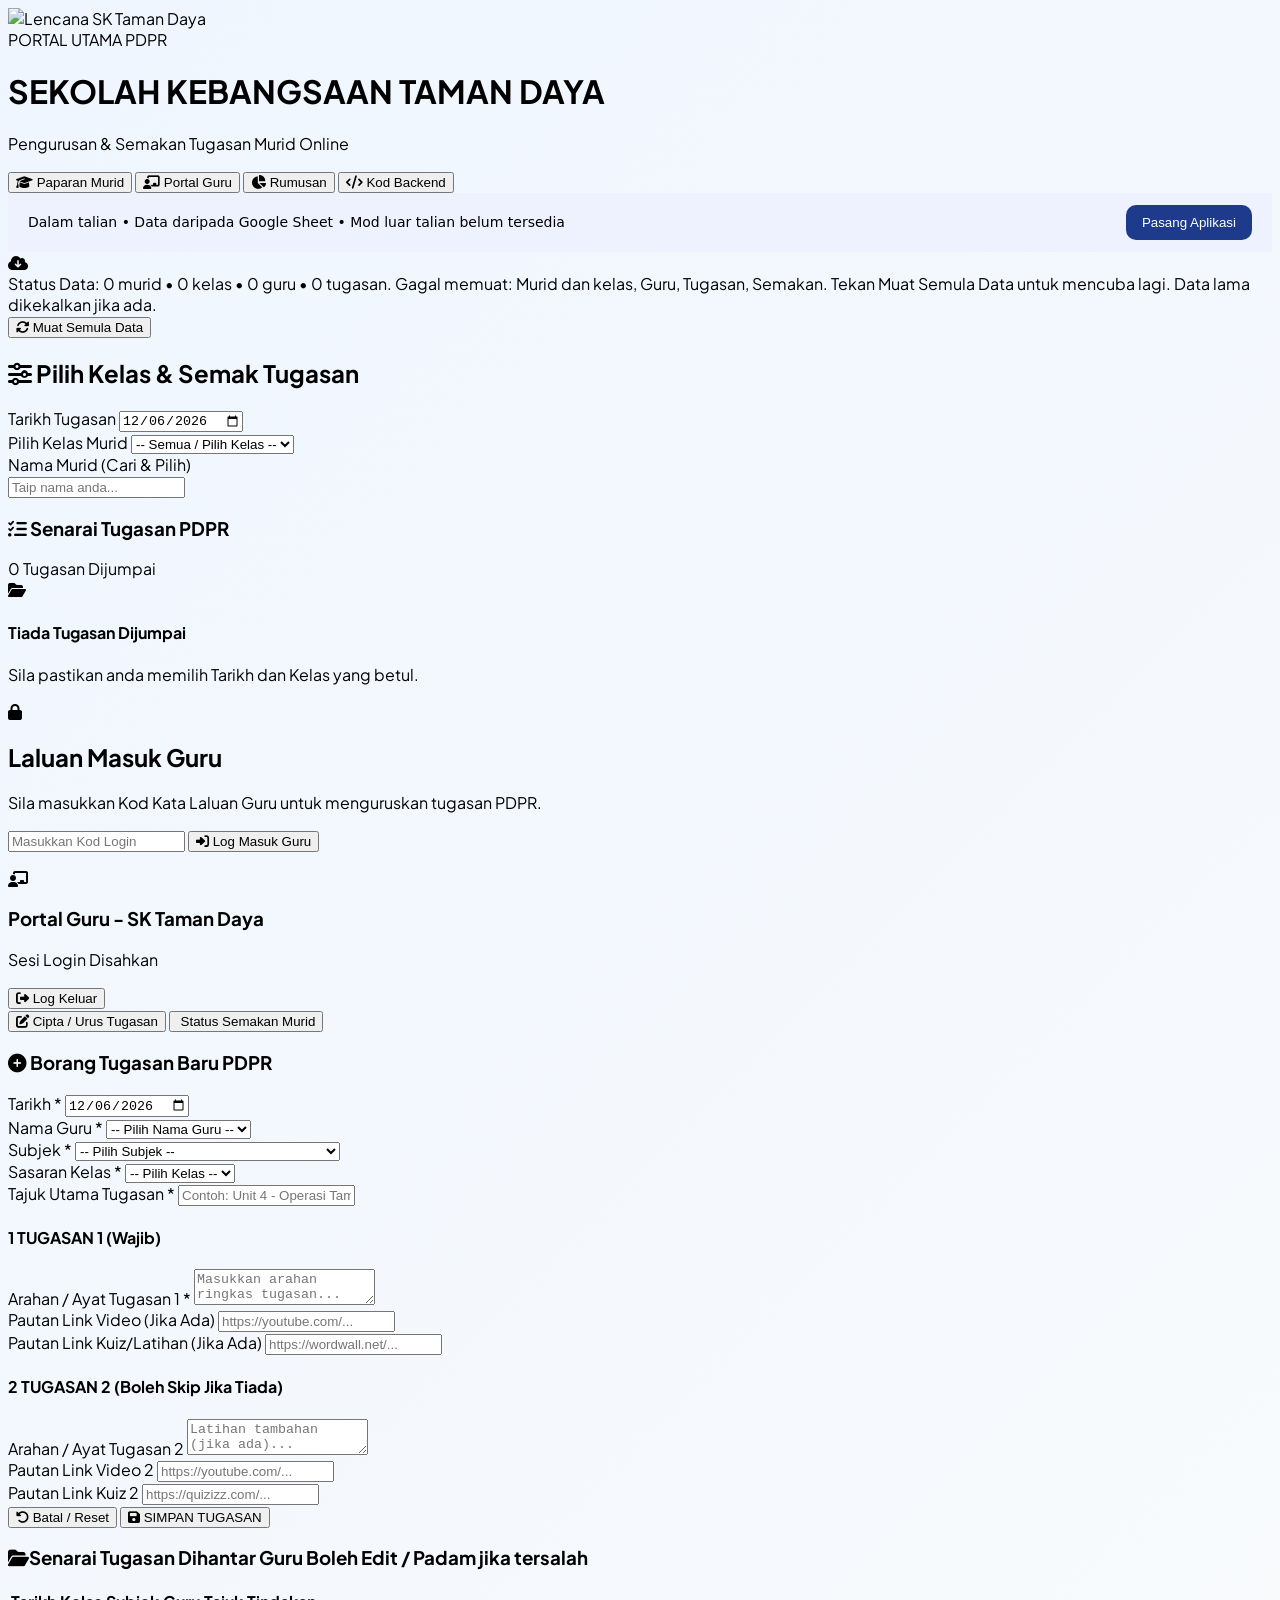
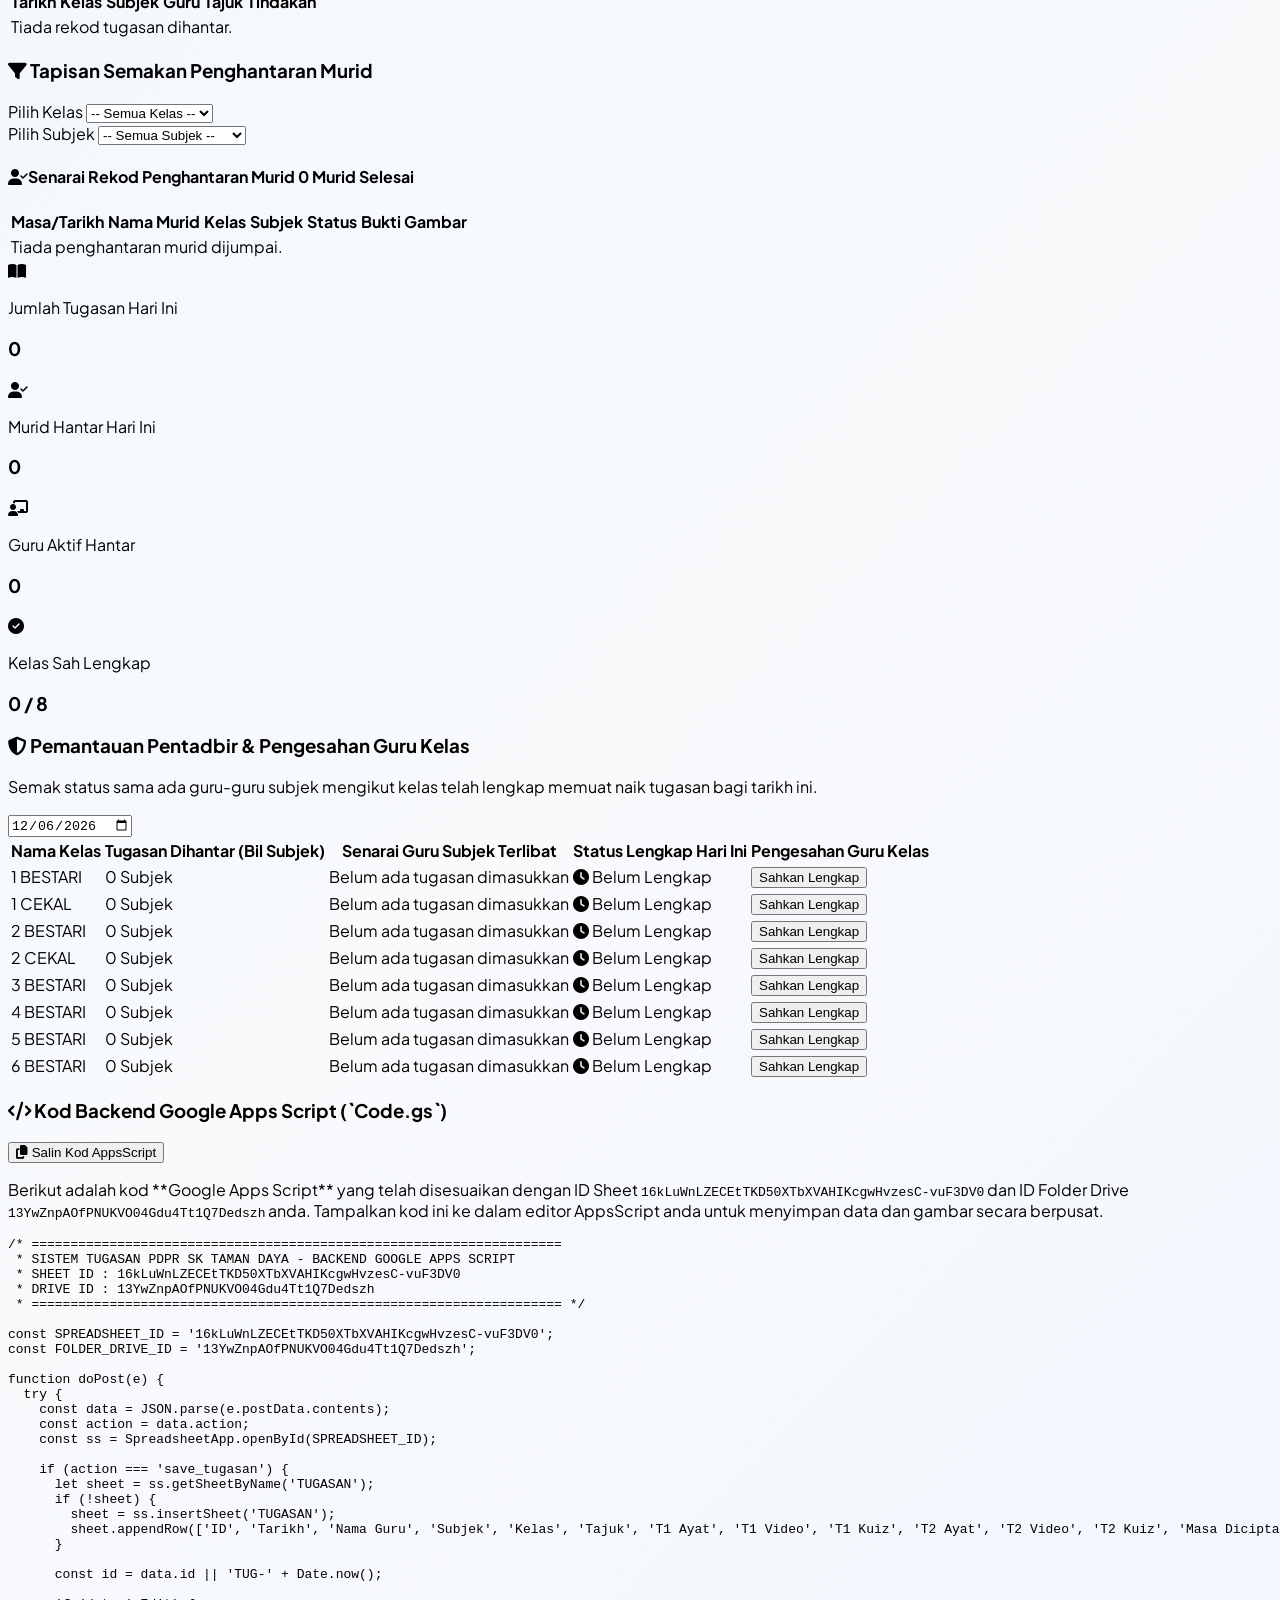
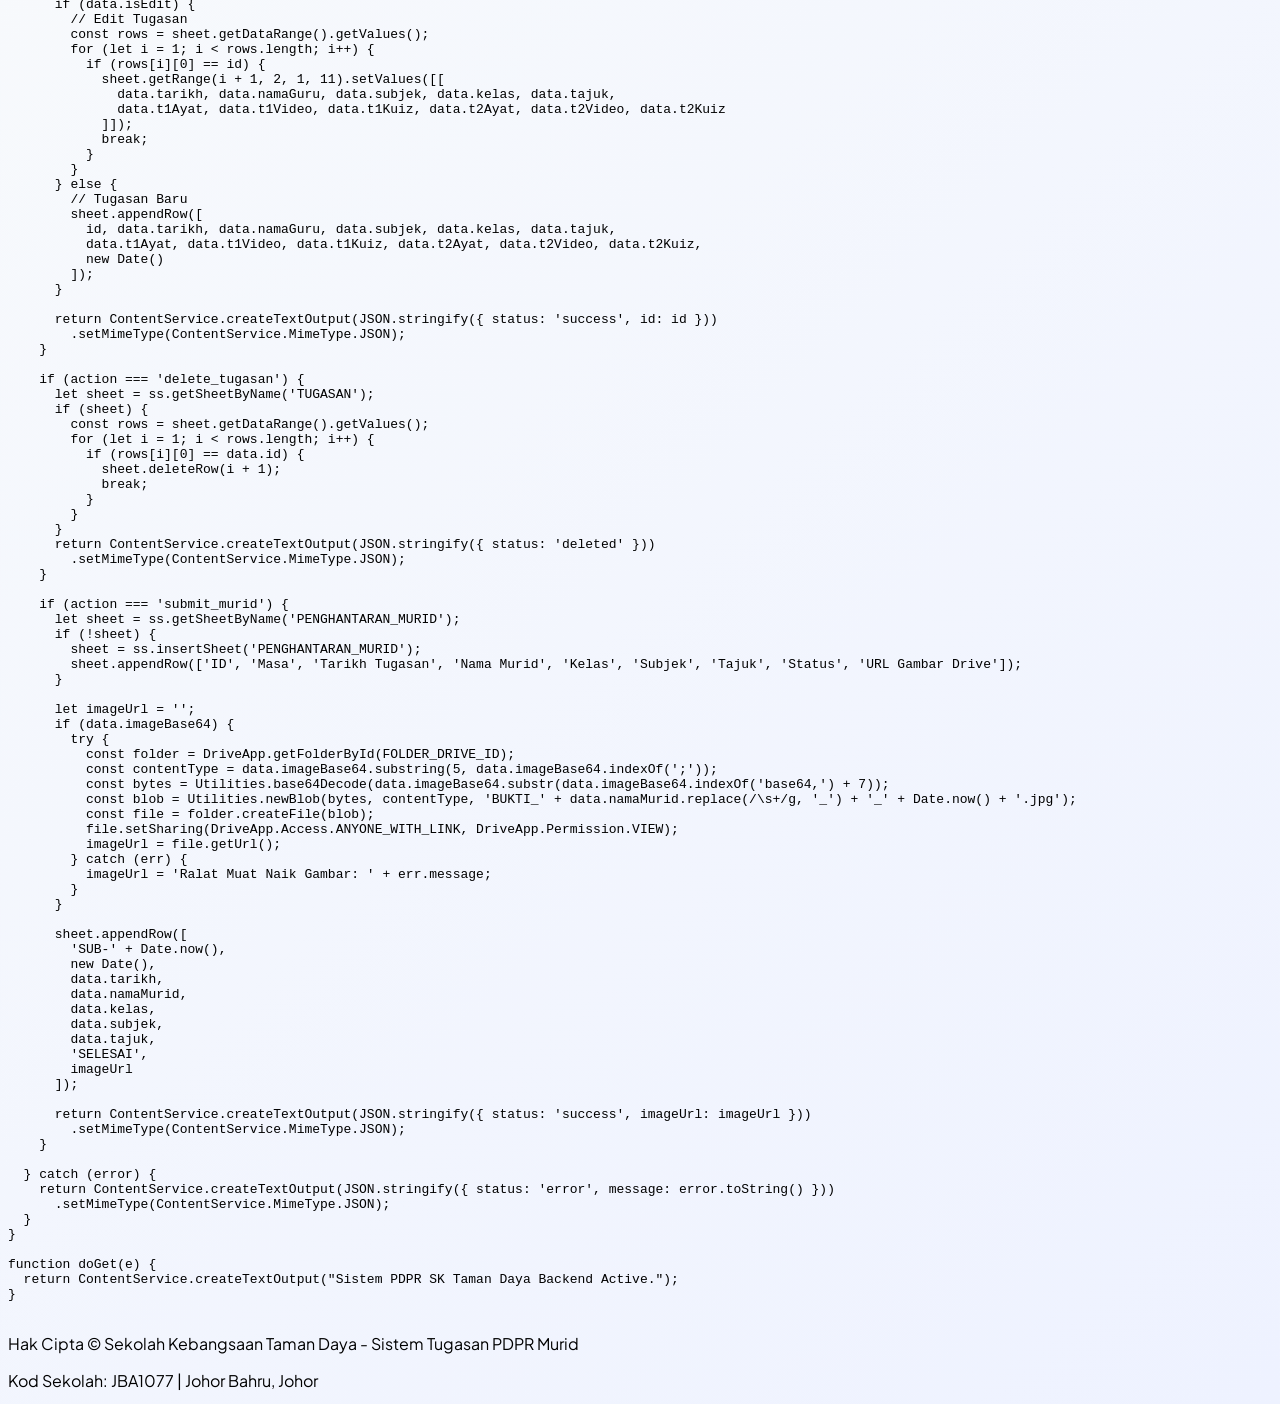
==== commit 3c02207f: "Add files via upload" ====
--- a/index.html
+++ b/index.html
@@ -3,1418 +3,1391 @@
 <head>
     <meta charset="UTF-8">
     <meta name="viewport" content="width=device-width, initial-scale=1.0">
-    <title>Sistem Tugasan PDPR SKTD</title>
-    <!-- Tailwind CSS CDN -->
-    <script src="./assets/tailwind.js"></script>
-    <!-- FontAwesome CDN -->
-    <link rel="stylesheet" href="./assets/fontawesome.css">
-    <!-- PapaParse for Google Sheets CSV parsing -->
-    <script src="./assets/papaparse.min.js"></script>
-    <!-- Google Fonts: Inter & Plus Jakarta Sans for a clean, highly legible UI -->
-
+    <title>Sistem Tugasan PDPR - SK Taman Daya</title>
+    <script src="./vendor/tailwind.js"></script>
+    <link href="https://cdnjs.cloudflare.com/ajax/libs/font-awesome/6.4.0/css/all.min.css" rel="stylesheet">
+    <link href="https://fonts.googleapis.com/css2?family=Plus+Jakarta+Sans:wght@300;400;500;600;700;800&display=swap" rel="stylesheet">
     <script>
         tailwind.config = {
             theme: {
                 extend: {
                     colors: {
-                        sktd: {
-                            red: '#C5221F',        // Soft professional red
-                            darkred: '#991B1B',    // Dark red accent
-                            navy: '#1E293B',       // Deep navy/slate header
-                            gold: '#D97706',       // Warm gold accent
-                            lightgold: '#FEF3C7',  // Soft gold badge background
-                            slate: '#0F172A',      // Dark text
-                            bg: '#F8FAFC'          // Clean neutral body background
+                        brand: {
+                            50: '#f0f7ff',
+                            100: '#e0effe',
+                            500: '#1d4ed8',
+                            600: '#1e40af',
+                            700: '#1d3557',
+                            800: '#0f172a',
+                        },
+                        school: {
+                            yellow: '#f59e0b',
+                            red: '#dc2626',
+                            blue: '#1e3a8a',
+                            green: '#10b981'
                         }
                     },
                     fontFamily: {
-                        sans: ['Plus Jakarta Sans', 'Inter', 'sans-serif'],
-                        display: ['Plus Jakarta Sans', 'sans-serif'],
+                        sans: ['Plus Jakarta Sans', 'sans-serif'],
                     }
                 }
             }
         }
     </script>
     <style>
-        body {
-            font-family: 'Plus Jakarta Sans', sans-serif;
-            background-color: #F8FAFC;
-        }
-        .custom-scrollbar::-webkit-scrollbar {
-            width: 6px;
-            height: 6px;
-        }
-        .custom-scrollbar::-webkit-scrollbar-track {
-            background: #F1F5F9;
-        }
-        .custom-scrollbar::-webkit-scrollbar-thumb {
-            background: #CBD5E1;
-            border-radius: 4px;
-        }
-        .custom-scrollbar::-webkit-scrollbar-thumb:hover {
-            background: #94A3B8;
-        }
+        body { font-family: 'Plus Jakarta Sans', sans-serif; background-color: #f8fafc; }
+        .custom-scrollbar::-webkit-scrollbar { width: 6px; height: 6px; }
+        .custom-scrollbar::-webkit-scrollbar-track { background: #f1f5f9; }
+        .custom-scrollbar::-webkit-scrollbar-thumb { background: #cbd5e1; border-radius: 4px; }
+        .custom-scrollbar::-webkit-scrollbar-thumb:hover { background: #94a3b8; }
+        .glass-panel { background: rgba(255, 255, 255, 0.95); backdrop-filter: blur(8px); }
     </style>
-<meta name="theme-color" content="#312e81">
+<link rel="manifest" href="./manifest.webmanifest">
+<meta name="theme-color" content="#1e3a8a">
 <meta name="apple-mobile-web-app-capable" content="yes">
-<meta name="apple-mobile-web-app-title" content="PdPR SKTD">
-<meta name="description" content="Portal tugasan dan pembelajaran digital SK Taman Daya.">
-<link rel="manifest" href="./manifest.webmanifest">
-<link rel="icon" type="image/png" href="./assets/icons/icon-192.png">
-<link rel="apple-touch-icon" href="./assets/icons/apple-touch-icon.png">
-<link rel="stylesheet" href="./assets/theme.css">
-<script defer src="./pwa.js"></script>
-<script defer src="./manage-tasks.js"></script>
+<meta name="apple-mobile-web-app-status-bar-style" content="default">
+<link rel="apple-touch-icon" href="./icons/apple-touch-icon.png">
+<link rel="icon" href="./icons/icon-192.png">
+<style>[hidden]{display:none!important} .pwa-bar{background:#eef2ff;padding:12px 20px;display:flex;gap:12px;align-items:center;justify-content:space-between;flex-wrap:wrap;font:14px system-ui}.pwa-bar button{background:#1e3a8a;color:white;border:0;border-radius:10px;padding:10px 16px;cursor:pointer}body{background:linear-gradient(135deg,#eff6ff,#f8fafc,#eef2ff)}button{transition:transform .2s,box-shadow .2s}button:hover{transform:translateY(-1px)}@media(prefers-reduced-motion:reduce){button{transition:none}button:hover{transform:none}}</style>
+<script src="./pwa.js" defer></script>
 </head>
-<body class="text-slate-800 bg-sktd-bg min-h-screen flex flex-col justify-between antialiased">
-
-    <header class="bg-sktd-navy text-white shadow-md sticky top-0 z-40 border-b border-slate-700">
-        <div class="max-w-7xl mx-auto px-4 sm:px-6 lg:px-8 py-3 flex flex-wrap justify-between items-center gap-3">
-            
-            <div class="flex items-center space-x-3">
-                <div class="bg-white p-1 rounded-xl shadow-sm border border-slate-200 flex items-center justify-center">
-                    <img src="https://iili.io/nM49Lwg.md.jpg" alt="Lencana SK Taman Daya" class="h-10 w-auto object-contain rounded-lg">
-                </div>
-                <div>
-                    <div class="flex items-center gap-2">
-                        <span class="bg-sktd-red text-white text-[10px] font-bold px-2 py-0.5 rounded uppercase tracking-wider">SKTD</span>
-                        <span class="text-slate-300 text-[11px] font-medium hidden sm:inline">SK Taman Daya</span>
-                    </div>
-                    <h1 class="text-base sm:text-lg font-bold tracking-tight text-white mt-0.5">
-                        Sistem Pengurusan Tugasan PDPR
-                    </h1>
-                </div>
+<body class="min-h-screen text-slate-800 flex flex-col">
+
+    <header class="bg-gradient-to-r from-blue-900 via-indigo-900 to-slate-900 text-white shadow-xl sticky top-0 z-40">
+        <div class="max-w-7xl mx-auto px-4 sm:px-6 lg:px-8 py-3 sm:py-4">
+            <div class="flex flex-col md:flex-row items-center justify-between gap-4">
+                <!-- Logo & School Name -->
+                <div class="flex items-center gap-3 sm:gap-4 text-center md:text-left">
+                    <div class="relative group">
+                        <img src="https://iili.io/nM49Lwg.md.jpg" alt="Lencana SK Taman Daya" 
+                             class="h-14 w-14 sm:h-16 sm:w-16 object-contain rounded-lg bg-white p-1 shadow-md border border-amber-300"
+                             onerror="this.onerror=null; this.src='https://placehold.co/100x100/1e3a8a/ffffff?text=SKTD';">
+                    </div>
+                    <div>
+                        <span class="text-xs font-semibold tracking-wider text-amber-300 uppercase block">PORTAL UTAMA PDPR</span>
+                        <h1 class="text-lg sm:text-2xl font-extrabold tracking-tight text-white leading-tight">
+                            SEKOLAH KEBANGSAAN TAMAN DAYA
+                        </h1>
+                        <p class="text-xs text-slate-300 font-medium">Pengurusan & Semakan Tugasan Murid Online</p>
+                    </div>
+                </div>
+
+                <!-- Navigation Tabs -->
+                <nav class="flex flex-wrap items-center justify-center gap-1 sm:gap-2 bg-white/10 p-1.5 rounded-xl backdrop-blur-md">
+                    <button onclick="switchTab('murid')" id="tab-btn-murid" 
+                            class="px-3 sm:px-4 py-2 rounded-lg text-xs sm:text-sm font-semibold transition-all flex items-center gap-2 bg-amber-400 text-slate-900 shadow">
+                        <i class="fa-solid fa-graduation-cap"></i> Paparan Murid
+                    </button>
+                    <button onclick="switchTab('guru')" id="tab-btn-guru" 
+                            class="px-3 sm:px-4 py-2 rounded-lg text-xs sm:text-sm font-semibold transition-all flex items-center gap-2 text-white hover:bg-white/10">
+                        <i class="fa-solid fa-chalkboard-user"></i> Portal Guru
+                    </button>
+                    <button onclick="switchTab('rumusan')" id="tab-btn-rumusan" 
+                            class="px-3 sm:px-4 py-2 rounded-lg text-xs sm:text-sm font-semibold transition-all flex items-center gap-2 text-white hover:bg-white/10">
+                        <i class="fa-solid fa-chart-pie"></i> Rumusan
+                    </button>
+                    <button onclick="switchTab('appscript')" id="tab-btn-appscript" 
+                            class="px-3 sm:px-4 py-2 rounded-lg text-xs sm:text-sm font-semibold transition-all flex items-center gap-2 text-white hover:bg-white/10">
+                        <i class="fa-solid fa-code"></i> Kod Backend
+                    </button>
+                </nav>
             </div>
-
-            <!-- Tab Buttons -->
-            <nav class="flex items-center bg-slate-800 p-1 rounded-xl border border-slate-700 gap-1 text-xs sm:text-sm">
-                <button id="tabBtnMurid" onclick="switchTab('murid')" class="px-3.5 py-2 rounded-lg font-semibold transition-all duration-200 flex items-center gap-2 bg-white text-sktd-navy shadow-sm">
-                    <i class="fa-solid fa-graduation-cap text-sktd-red"></i>
-                    <span>Tugasan Murid</span>
-                </button>
-                <button id="tabBtnGuru" onclick="switchTab('guru')" class="px-3.5 py-2 rounded-lg font-semibold text-slate-300 hover:text-white transition-all duration-200 flex items-center gap-2">
-                    <i class="fa-solid fa-chalkboard-user text-amber-400"></i>
-                    <span>Portal Guru</span>
-                </button>
-                <button id="tabBtnRekod" onclick="switchTab('rekod')" class="px-3.5 py-2 rounded-lg font-semibold text-slate-300 hover:text-white transition-all duration-200 flex items-center gap-2">
-                    <i class="fa-solid fa-folder-open text-violet-300" aria-hidden="true"></i><span>Rekod Tugasan</span>
-                </button>
-                <button id="tabBtnRumusan" onclick="switchTab('rumusan')" class="px-3.5 py-2 rounded-lg font-semibold text-slate-300 hover:text-white transition-all duration-200 flex items-center gap-2">
-                    <i class="fa-solid fa-chart-pie text-emerald-400"></i>
-                    <span>Rumusan Pentadbiran</span>
-                </button>
-            </nav>
         </div>
     </header>
 
-    <!-- NOTIFICATION TOAST -->
-    <div id="toastContainer" class="fixed bottom-5 right-5 z-50 flex flex-col gap-2 max-w-sm"></div>
-
-    <div class="app-tools"><span id="connectionStatus" role="status">Dalam talian</span><button id="installApp" hidden>＋ Pasang aplikasi</button><button id="installHelp">Cara pasang</button><button id="updateApp" hidden>Kemas kini tersedia</button></div>
-<div id="offlineNotice" role="status" hidden>Anda di luar talian. Sambung semula internet untuk memuatkan data dan menghantar tugasan. Tiada penghantaran disimpan untuk dihantar kemudian.</div>
-<dialog id="installDialog"><h2>Pasang PdPR SKTD</h2><p><b>Android / komputer:</b> Gunakan butang “Pasang aplikasi” apabila tersedia atau pilihan pemasangan dalam menu pelayar.</p><p><b>iPhone / iPad:</b> Buka pautan GitHub Pages dalam Safari, tekan Kongsi, kemudian “Add to Home Screen”.</p><p>Pemasangan dibuat melalui pautan aplikasi secara terus.</p><form method="dialog"><button>Tutup</button></form></dialog>
-<main class="max-w-7xl mx-auto px-4 sm:px-6 lg:px-8 py-6 flex-grow w-full">
-
-        <section id="tabMurid" class="space-y-6">
-            
-            <!-- Banner Utama Murid -->
-            <div class="bg-white rounded-2xl p-6 sm:p-7 shadow-sm border border-slate-200 relative overflow-hidden">
-                <div class="max-w-3xl mx-auto text-center space-y-4">
-                    <div class="inline-flex items-center justify-center p-3 bg-red-50 text-sktd-red rounded-2xl border border-red-100">
-                        <i class="fa-solid fa-book-reader text-2xl"></i>
-                    </div>
+    <aside class="pwa-bar"><span id="pwa-state" role="status" aria-live="polite">PDPR SKTD • Aplikasi web</span><div><button id="pwa-install" type="button">Pasang Aplikasi</button> <button id="pwa-update" type="button" hidden>Kemas Kini Aplikasi</button></div></aside>
+    <main class="flex-grow max-w-7xl w-full mx-auto px-3 sm:px-6 lg:px-8 py-6">
+
+        <!-- Banner Sync / Status Info -->
+        <div id="sync-status" class="mb-6 p-3 sm:p-4 rounded-xl bg-blue-50 border border-blue-200 text-blue-900 flex flex-col sm:flex-row items-start sm:items-center justify-between gap-3 text-xs sm:text-sm">
+            <div class="flex items-center gap-2">
+                <i class="fa-solid fa-cloud-arrow-down text-blue-600 text-lg"></i>
+                <div>
+                    <span class="font-bold">Status Data:</span>
+                    <span id="sync-text">Sedang memuat data murid & guru dari Google Sheet...</span>
+                </div>
+            </div>
+            <button onclick="fetchExternalData()" class="px-3 py-1 bg-blue-600 text-white rounded-lg hover:bg-blue-700 text-xs font-semibold flex items-center gap-1.5 transition">
+                <i class="fa-solid fa-rotate"></i> Muat Semula Data
+            </button>
+        </div>
+
+        <!-- ================= TAB 1: PAPARAN MURID ================= -->
+        <div id="tab-murid" class="space-y-6">
+            <!-- Filter & Selection Section -->
+            <div class="bg-white rounded-2xl p-5 shadow-sm border border-slate-200">
+                <h2 class="text-lg font-bold text-slate-800 mb-4 flex items-center gap-2">
+                    <i class="fa-solid fa-sliders text-amber-500"></i> Pilih Kelas & Semak Tugasan
+                </h2>
+                
+                <div class="grid grid-cols-1 md:grid-cols-3 gap-4">
+                    <!-- Tarikh -->
                     <div>
-                        <h2 class="text-xl sm:text-2xl font-bold tracking-tight text-slate-900">
-                            Belajar hari ini.<br><span class="hero-accent">Bina kejayaan esok.</span>
-                        </h2>
-                        <p class="text-xs sm:text-sm text-slate-500 font-medium mt-1">
-                            Sila cari nama anda, pilih kelas dan tarikh untuk melihat serta menghantar tugasan harian.
-                        </p>
-                    </div>
-
-                    <p class="hero-kicker">PDPR • SK TAMAN DAYA</p>
-<!-- Pemilihan Nama Murid Dynamic Search -->
-                    <div class="bg-slate-50 p-4 rounded-xl border border-slate-200 max-w-xl mx-auto text-left space-y-2 shadow-inner">
-                        <label class="block text-xs font-bold text-slate-700 uppercase flex items-center gap-1.5">
-                            <i class="fa-solid fa-user-check text-sktd-red"></i> 1. Cari & Pilih Nama Murid:
-                        </label>
+                        <label class="block text-xs font-bold text-slate-600 uppercase mb-1">Tarikh Tugasan</label>
+                        <input type="date" id="murid-filter-tarikh" class="w-full p-2.5 rounded-lg border border-slate-300 focus:ring-2 focus:ring-blue-500 text-sm font-medium">
+                    </div>
+
+                    <!-- Pilih Kelas -->
+                    <div>
+                        <label class="block text-xs font-bold text-slate-600 uppercase mb-1">Pilih Kelas Murid</label>
+                        <select id="murid-filter-kelas" onchange="resetPilihanMurid()" class="w-full p-2.5 rounded-lg border border-slate-300 focus:ring-2 focus:ring-blue-500 text-sm font-medium">
+                            <option value="">-- Semua / Pilih Kelas --</option>
+                        </select>
+                    </div>
+
+                    <!-- Carian Nama Murid (Autocompletion) -->
+                    <div>
+                        <label class="block text-xs font-bold text-slate-600 uppercase mb-1">Nama Murid (Cari & Pilih)</label>
                         <div class="relative">
-                            <i class="fa-solid fa-magnifying-glass absolute left-3.5 top-3 text-slate-400 text-sm"></i>
-                            <input type="text" id="muridSearchNama" oninput="onNamaInputChanged()" list="muridDatalist" placeholder="Sila taip nama murid..." class="w-full pl-10 pr-4 py-2 bg-white border border-slate-300 rounded-lg text-slate-800 text-sm focus:ring-2 focus:ring-sktd-red focus:border-sktd-red focus:outline-none shadow-sm">
-                            <datalist id="muridDatalist"></datalist>
+                            <input type="text" id="murid-input-nama" placeholder="Taip nama anda..." 
+                                   oninput="filterNamaMurid()" onfocus="showNamaDropdown()" 
+                                   class="w-full p-2.5 rounded-lg border border-slate-300 focus:ring-2 focus:ring-blue-500 text-sm font-medium">
+                            <input type="hidden" id="selected-murid-nama">
+                            <div id="murid-nama-list" class="hidden absolute top-full left-0 right-0 z-50 mt-1 max-h-48 overflow-y-auto bg-white border border-slate-200 rounded-lg shadow-xl custom-scrollbar text-xs">
+                                <!-- Dynamic Options -->
+                            </div>
                         </div>
-                        <div id="namaStatusBadge" class="text-xs font-bold hidden text-emerald-800 bg-emerald-50 px-3 py-1.5 rounded-lg border border-emerald-200 flex items-center gap-2"></div>
                     </div>
                 </div>
             </div>
 
-            <!-- Filter Bar Murid (Tarikh & Pilih Kelas) -->
-            <div class="bg-white rounded-2xl shadow-sm border border-slate-200 p-5">
-                <div class="grid grid-cols-1 md:grid-cols-2 gap-4">
-                    <div>
-                        <label class="block text-xs font-bold uppercase text-slate-600 mb-1.5 flex items-center gap-1.5">
-                            <i class="fa-solid fa-calendar-days text-sktd-red"></i> Tarikh PDPR
-                        </label>
-                        <div class="relative">
-                            <input type="date" id="muridFilterTarikh" onchange="loadMuridTugasan()" class="w-full px-3.5 py-2 bg-slate-50 border border-slate-300 rounded-lg text-sm font-semibold text-slate-800 focus:ring-2 focus:ring-sktd-red focus:outline-none">
-                        </div>
-                    </div>
-
-                    <div>
-                        <label class="block text-xs font-bold uppercase text-slate-600 mb-1.5 flex items-center gap-1.5">
-                            <i class="fa-solid fa-school text-sktd-red"></i> Pilih Kelas
-                        </label>
-                        <div class="relative">
-                            <select id="muridFilterKelas" onchange="onMuridKelasChange()" class="w-full px-3.5 py-2 bg-slate-50 border border-slate-300 rounded-lg text-sm font-semibold text-slate-800 focus:ring-2 focus:ring-sktd-red focus:outline-none">
-                                <option value="">-- Sila Pilih Kelas --</option>
-                            </select>
-                        </div>
-                    </div>
+            <!-- List Tugasan untuk Murid -->
+            <div>
+                <div class="flex items-center justify-between mb-4">
+                    <h3 class="text-md font-bold text-slate-800 flex items-center gap-2">
+                        <i class="fa-solid fa-list-check text-blue-600"></i> Senarai Tugasan PDPR
+                    </h3>
+                    <span id="murid-task-count" class="text-xs bg-slate-200 text-slate-700 px-2.5 py-1 rounded-full font-bold">0 Tugasan Dijumpai</span>
+                </div>
+
+                <div id="container-tugasan-murid" class="grid grid-cols-1 md:grid-cols-2 gap-6">
+                    <!-- Dynamic Task Cards Loaded Here -->
                 </div>
             </div>
-
-            <!-- Header Info Murid Counter -->
-            <div class="bg-slate-900 text-white rounded-xl p-4 shadow-sm border border-slate-800 flex flex-col sm:flex-row justify-between items-center gap-3">
-                <div class="flex items-center gap-3">
-                    <div class="w-9 h-9 rounded-lg bg-sktd-red text-white flex items-center justify-center font-bold">
-                        <i class="fa-solid fa-list-check"></i>
-                    </div>
-                    <div>
-                        <h3 class="font-bold text-sm sm:text-base text-white" id="muridHeaderTitle">Senarai Tugasan</h3>
-                        <p class="text-xs text-slate-400">Selesaikannya dan muat naik bukti jika diperlukan.</p>
-                    </div>
-                </div>
-                <div class="bg-slate-800 px-4 py-1.5 rounded-lg border border-slate-700 text-center">
-                    <span class="text-[10px] text-slate-400 font-bold uppercase tracking-wider block">Jumlah Tugasan</span>
-                    <span class="text-xl font-extrabold text-amber-400" id="muridTugasanCount">0</span>
+        </div>
+
+        <!-- ================= TAB 2: PORTAL GURU ================= -->
+        <div id="tab-guru" class="space-y-6 hidden">
+            <!-- Modal / Form Login Guru jika belum login -->
+            <div id="guru-login-card" class="max-w-md mx-auto bg-white p-8 rounded-2xl shadow-xl border border-slate-200 text-center">
+                <div class="w-16 h-16 bg-blue-100 text-blue-800 rounded-full flex items-center justify-center mx-auto mb-4 text-2xl">
+                    <i class="fa-solid fa-lock"></i>
+                </div>
+                <h2 class="text-xl font-bold text-slate-800 mb-2">Laluan Masuk Guru</h2>
+                <p class="text-xs text-slate-500 mb-6">Sila masukkan Kod Kata Laluan Guru untuk menguruskan tugasan PDPR.</p>
+                
+                <div class="space-y-4">
+                    <input type="password" id="input-kod-guru" placeholder="Masukkan Kod Login" 
+                           class="w-full p-3 border border-slate-300 rounded-xl text-center text-lg tracking-widest uppercase font-bold focus:ring-2 focus:ring-blue-600">
+                    <button onclick="loginGuru()" class="w-full py-3 bg-blue-700 hover:bg-blue-800 text-white font-bold rounded-xl shadow-lg transition">
+                        <i class="fa-solid fa-right-to-bracket mr-2"></i> Log Masuk Guru
+                    </button>
+                    <p id="guru-login-error" class="text-xs text-red-600 font-semibold hidden"></p>
                 </div>
             </div>
 
-            <!-- List Tugasan Murid Dynamic Grid -->
-            <div id="muridTaskList" class="grid grid-cols-1 md:grid-cols-2 gap-5">
-                <!-- Tasks will be rendered dynamically -->
-            </div>
-        </section>
-
-        <section id="tabGuru" class="hidden space-y-6">
-            
-            <!-- GURU LOGIN FORM -->
-            <div id="guruLoginCard" class="max-w-md mx-auto bg-white rounded-2xl shadow-sm border border-slate-200 p-7 my-8">
-                <div class="text-center mb-6">
-                    <div class="w-12 h-12 bg-red-50 text-sktd-red rounded-xl flex items-center justify-center mx-auto mb-3 text-2xl border border-red-100">
-                        <i class="fa-solid fa-lock"></i>
-                    </div>
-                    <h2 class="text-xl font-bold text-slate-900">Log Masuk Guru SKTD</h2>
-                    <p class="text-xs text-slate-500 font-medium mt-1">Masukkan kata laluan guru untuk akses borang tugasan.</p>
-                </div>
-
-                <form onsubmit="handleGuruLogin(event)" class="space-y-4">
-                    <div>
-                        <label class="block text-xs font-bold uppercase text-slate-600 mb-1">Kata Laluan Guru</label>
-                        <div class="relative">
-                            <i class="fa-solid fa-key absolute left-3 top-3 text-slate-400"></i>
-                            <input type="password" id="guruPasswordInput" placeholder="Masukkan kata laluan" class="w-full pl-10 pr-3 py-2 bg-slate-50 border border-slate-300 rounded-lg text-sm font-semibold focus:ring-2 focus:ring-sktd-red focus:outline-none" required>
-                        </div>
-                    </div>
-                    <button type="submit" class="w-full py-2.5 bg-sktd-red hover:bg-sktd-darkred text-white font-semibold text-sm rounded-lg transition shadow-sm flex items-center justify-center gap-2">
-                        <i class="fa-solid fa-right-to-bracket"></i>
-                        <span>Log Masuk</span>
-                    </button>
-                </form>
-            </div>
-
-            <!-- GURU DASHBOARD -->
-            <div id="guruDashboard" class="hidden space-y-6">
-                
-                <!-- Guru Control Header Bar -->
-                <div class="bg-slate-900 text-white rounded-xl shadow-sm border border-slate-800 p-4 flex flex-wrap justify-between items-center gap-4">
-                    <div class="flex items-center space-x-3">
-                        <div class="w-9 h-9 rounded-lg bg-amber-500 text-slate-900 flex items-center justify-center font-bold text-lg">
+            <!-- Content Guru (Tersembunyi sehingga Login Berjaya) -->
+            <div id="guru-content" class="hidden space-y-6">
+                <!-- Bar Selamat Datang & Logout -->
+                <div class="bg-gradient-to-r from-blue-800 to-indigo-900 text-white p-4 rounded-2xl flex flex-col sm:flex-row items-center justify-between gap-4 shadow-md">
+                    <div class="flex items-center gap-3">
+                        <div class="w-10 h-10 rounded-full bg-amber-400 text-slate-900 flex items-center justify-center font-bold">
                             <i class="fa-solid fa-chalkboard-user"></i>
                         </div>
                         <div>
-                            <span class="text-[10px] text-white font-bold uppercase bg-sktd-red px-2 py-0.5 rounded">Portal Guru</span>
-                            <h3 class="text-sm font-bold text-white mt-0.5" id="currentLoggedGuruName">Akses Pengurusan Tugasan Guru</h3>
+                            <h3 class="font-bold text-sm sm:text-base">Portal Guru - SK Taman Daya</h3>
+                            <p class="text-xs text-blue-200">Sesi Login Disahkan</p>
                         </div>
                     </div>
-                    
-                    <div class="flex items-center gap-2">
-                        <button id="subTabGuruCipta" onclick="switchGuruSubTab('cipta')" class="px-3.5 py-1.5 rounded-lg font-semibold text-xs bg-white text-slate-900 shadow-sm border border-slate-200 flex items-center gap-1.5">
-                            <i class="fa-solid fa-pen-to-square text-sktd-red"></i> Cipta Tugasan
-                        </button>
-                        <button id="subTabGuruSemakan" onclick="switchGuruSubTab('semakan')" class="px-3.5 py-1.5 rounded-lg font-semibold text-xs bg-slate-800 text-slate-300 hover:bg-slate-700 flex items-center gap-1.5 border border-slate-700">
-                            <i class="fa-solid fa-clipboard-check text-amber-400"></i> Rekod Penghantaran
-                        </button>
-                        <button onclick="logoutGuru()" class="px-3 py-1.5 rounded-lg font-semibold text-xs text-white bg-sktd-red hover:bg-red-700 flex items-center gap-1">
-                            <i class="fa-solid fa-right-from-bracket"></i> Keluar
-                        </button>
-                    </div>
-                </div>
-
-                <!-- SUB-PANEL 1: FORM CIPTA TUGASAN GURU -->
-                <div id="panelCiptaTugasan" class="bg-white rounded-2xl shadow-sm border border-slate-200 p-6 space-y-6">
-                    <div class="border-b border-slate-200 pb-3">
-                        <h3 class="text-lg font-bold text-slate-900 flex items-center gap-2">
-                            <i class="fa-solid fa-plus-circle text-sktd-red"></i> Borang Kemasukan Tugasan PDPR
+                    <button onclick="logoutGuru()" class="px-3 py-1.5 bg-red-500/20 hover:bg-red-500 text-white text-xs font-semibold rounded-lg border border-red-400 transition">
+                        <i class="fa-solid fa-right-from-bracket mr-1"></i> Log Keluar
+                    </button>
+                </div>
+
+                <!-- Sub-Tabs Guru: (1) Cipta/Edit Tugasan, (2) Semak Status Penghantaran Murid -->
+                <div class="flex border-b border-slate-200 bg-white rounded-t-xl px-4 pt-3 gap-4">
+                    <button id="subtab-guru-form-btn" onclick="switchSubTabGuru('form')" class="pb-3 text-sm font-bold border-b-2 border-blue-600 text-blue-600 flex items-center gap-2">
+                        <i class="fa-solid fa-pen-to-square"></i> Cipta / Urus Tugasan
+                    </button>
+                    <button id="subtab-guru-status-btn" onclick="switchSubTabGuru('status')" class="pb-3 text-sm font-semibold border-b-2 border-transparent text-slate-500 hover:text-slate-800 flex items-center gap-2">
+                        <i class="fa-solid fa-users-check"></i> Status Semakan Murid
+                    </button>
+                </div>
+
+                <!-- SECTION 1: BORANG TUGASAN GURU -->
+                <div id="subtab-guru-form" class="space-y-6">
+                    <div class="bg-white p-6 rounded-2xl shadow-sm border border-slate-200">
+                        <h3 id="form-title" class="text-lg font-bold text-slate-800 mb-4 pb-2 border-b flex items-center gap-2">
+                            <i class="fa-solid fa-plus-circle text-blue-600"></i> Borang Tugasan Baru PDPR
                         </h3>
-                        <p class="text-xs text-slate-500 mt-0.5">Sila isikan butiran tugasan mengikut tarikh, mata pelajaran dan kelas.</p>
-                    </div>
-
-                    <form onsubmit="handleSaveTugasan(event)" class="space-y-5">
-                        <!-- Basic Info Row -->
-                        <div class="grid grid-cols-1 md:grid-cols-3 gap-4">
+
+                        <form id="form-tugasan" onsubmit="handleSaveTugasan(event)" class="space-y-6">
+                            <input type="hidden" id="tugasan-edit-id" value="">
+
+                            <div class="grid grid-cols-1 md:grid-cols-3 gap-4">
+                                <!-- Tarikh -->
+                                <div>
+                                    <label class="block text-xs font-bold text-slate-600 uppercase mb-1">Tarikh *</label>
+                                    <input type="date" id="guru-tarikh" required class="w-full p-2.5 rounded-lg border border-slate-300 focus:ring-2 focus:ring-blue-500 text-sm">
+                                </div>
+
+                                <!-- Pilih Guru Dropdown -->
+                                <div>
+                                    <label class="block text-xs font-bold text-slate-600 uppercase mb-1">Nama Guru *</label>
+                                    <select id="guru-nama" required class="w-full p-2.5 rounded-lg border border-slate-300 focus:ring-2 focus:ring-blue-500 text-sm font-medium">
+                                        <option value="">-- Pilih Nama Guru --</option>
+                                    </select>
+                                </div>
+
+                                <!-- Pilih Subjek Dropdown -->
+                                <div>
+                                    <label class="block text-xs font-bold text-slate-600 uppercase mb-1">Subjek *</label>
+                                    <select id="guru-subjek" required class="w-full p-2.5 rounded-lg border border-slate-300 focus:ring-2 focus:ring-blue-500 text-sm font-medium">
+                                        <option value="">-- Pilih Subjek --</option>
+                                        <option value="BAHASA MELAYU">BAHASA MELAYU</option>
+                                        <option value="BAHASA INGGERIS">BAHASA INGGERIS</option>
+                                        <option value="MATEMATIK">MATEMATIK</option>
+                                        <option value="SAINS">SAINS</option>
+                                        <option value="PENDIDIKAN ISLAM">PENDIDIKAN ISLAM</option>
+                                        <option value="BAHASA ARAB">BAHASA ARAB</option>
+                                        <option value="PENDIDIKAN MORAL">PENDIDIKAN MORAL</option>
+                                        <option value="SEJARAH">SEJARAH</option>
+                                        <option value="REKABENTUK DAN TEKNOLOGI">REKABENTUK DAN TEKNOLOGI (RBT)</option>
+                                        <option value="PENDIDIKAN SENI VISUAL">PENDIDIKAN SENI VISUAL (PSV)</option>
+                                        <option value="PENDIDIKAN MUZIK">PENDIDIKAN MUZIK</option>
+                                        <option value="PJPK">PJPK</option>
+                                    </select>
+                                </div>
+
+                                <!-- Pilih Kelas Dropdown -->
+                                <div>
+                                    <label class="block text-xs font-bold text-slate-600 uppercase mb-1">Sasaran Kelas *</label>
+                                    <select id="guru-kelas" required class="w-full p-2.5 rounded-lg border border-slate-300 focus:ring-2 focus:ring-blue-500 text-sm font-medium">
+                                        <option value="">-- Pilih Kelas --</option>
+                                    </select>
+                                </div>
+
+                                <!-- Tajuk Tugasan -->
+                                <div class="md:col-span-2">
+                                    <label class="block text-xs font-bold text-slate-600 uppercase mb-1">Tajuk Utama Tugasan *</label>
+                                    <input type="text" id="guru-tajuk" required placeholder="Contoh: Unit 4 - Operasi Tambah Bawah 100" class="w-full p-2.5 rounded-lg border border-slate-300 focus:ring-2 focus:ring-blue-500 text-sm font-medium">
+                                </div>
+                            </div>
+
+                            <!-- BOX TUGASAN 1 -->
+                            <div class="p-4 bg-slate-50 border border-slate-200 rounded-xl space-y-3">
+                                <h4 class="font-bold text-sm text-blue-900 flex items-center gap-2">
+                                    <span class="w-6 h-6 rounded-full bg-blue-600 text-white text-xs flex items-center justify-center">1</span> 
+                                    TUGASAN 1 (Wajib)
+                                </h4>
+                                <div>
+                                    <label class="block text-xs font-semibold text-slate-600 mb-1">Arahan / Ayat Tugasan 1 *</label>
+                                    <textarea id="guru-t1-ayat" required rows="2" placeholder="Masukkan arahan ringkas tugasan..." class="w-full p-2.5 text-sm border border-slate-300 rounded-lg focus:ring-2 focus:ring-blue-500"></textarea>
+                                </div>
+                                <div class="grid grid-cols-1 sm:grid-cols-2 gap-3">
+                                    <div>
+                                        <label class="block text-xs font-semibold text-slate-600 mb-1">Pautan Link Video (Jika Ada)</label>
+                                        <input type="url" id="guru-t1-video" placeholder="https://youtube.com/..." class="w-full p-2 text-xs border border-slate-300 rounded-lg">
+                                    </div>
+                                    <div>
+                                        <label class="block text-xs font-semibold text-slate-600 mb-1">Pautan Link Kuiz/Latihan (Jika Ada)</label>
+                                        <input type="url" id="guru-t1-kuiz" placeholder="https://wordwall.net/..." class="w-full p-2 text-xs border border-slate-300 rounded-lg">
+                                    </div>
+                                </div>
+                            </div>
+
+                            <!-- BOX TUGASAN 2 (OPSIONAL) -->
+                            <div class="p-4 bg-slate-50 border border-slate-200 rounded-xl space-y-3">
+                                <h4 class="font-bold text-sm text-slate-700 flex items-center gap-2">
+                                    <span class="w-6 h-6 rounded-full bg-slate-400 text-white text-xs flex items-center justify-center">2</span> 
+                                    TUGASAN 2 (Boleh Skip Jika Tiada)
+                                </h4>
+                                <div>
+                                    <label class="block text-xs font-semibold text-slate-600 mb-1">Arahan / Ayat Tugasan 2</label>
+                                    <textarea id="guru-t2-ayat" rows="2" placeholder="Latihan tambahan (jika ada)..." class="w-full p-2.5 text-sm border border-slate-300 rounded-lg focus:ring-2 focus:ring-blue-500"></textarea>
+                                </div>
+                                <div class="grid grid-cols-1 sm:grid-cols-2 gap-3">
+                                    <div>
+                                        <label class="block text-xs font-semibold text-slate-600 mb-1">Pautan Link Video 2</label>
+                                        <input type="url" id="guru-t2-video" placeholder="https://youtube.com/..." class="w-full p-2 text-xs border border-slate-300 rounded-lg">
+                                    </div>
+                                    <div>
+                                        <label class="block text-xs font-semibold text-slate-600 mb-1">Pautan Link Kuiz 2</label>
+                                        <input type="url" id="guru-t2-kuiz" placeholder="https://quizizz.com/..." class="w-full p-2 text-xs border border-slate-300 rounded-lg">
+                                    </div>
+                                </div>
+                            </div>
+
+                            <!-- Buttons -->
+                            <div class="flex items-center justify-end gap-3 pt-2">
+                                <button type="button" onclick="resetFormTugasan()" class="px-4 py-2 bg-slate-200 text-slate-700 hover:bg-slate-300 rounded-xl font-bold text-xs transition">
+                                    <i class="fa-solid fa-rotate-left mr-1"></i> Batal / Reset
+                                </button>
+                                <button type="submit" class="px-6 py-2.5 bg-green-600 hover:bg-green-700 text-white rounded-xl font-bold text-sm shadow-md transition flex items-center gap-2">
+                                    <i class="fa-solid fa-floppy-disk"></i> SIMPAN TUGASAN
+                                </button>
+                            </div>
+                        </form>
+                    </div>
+
+                    <!-- Senarai Tugasan Yang Telah Dihantar Oleh Guru -->
+                    <div class="bg-white p-6 rounded-2xl shadow-sm border border-slate-200">
+                        <h3 class="text-md font-bold text-slate-800 mb-4 flex items-center justify-between">
+                            <span><i class="fa-solid fa-folder-open text-amber-500 mr-2"></i>Senarai Tugasan Dihantar Guru</span>
+                            <span class="text-xs font-normal text-slate-500">Boleh Edit / Padam jika tersalah</span>
+                        </h3>
+
+                        <div class="overflow-x-auto">
+                            <table class="w-full text-left text-xs text-slate-600">
+                                <thead class="bg-slate-100 text-slate-700 uppercase font-bold text-[11px]">
+                                    <tr>
+                                        <th class="p-3">Tarikh</th>
+                                        <th class="p-3">Kelas</th>
+                                        <th class="p-3">Subjek</th>
+                                        <th class="p-3">Guru</th>
+                                        <th class="p-3">Tajuk</th>
+                                        <th class="p-3 text-center">Tindakan</th>
+                                    </tr>
+                                </thead>
+                                <tbody id="table-guru-tugasan" class="divide-y divide-slate-100">
+                                    <!-- Dynamic rows -->
+                                </tbody>
+                            </table>
+                        </div>
+                    </div>
+                </div>
+
+                <!-- SECTION 2: STATUS SEMAKAN MURID OLEH GURU -->
+                <div id="subtab-guru-status" class="hidden space-y-6">
+                    <div class="bg-white p-5 rounded-2xl shadow-sm border border-slate-200">
+                        <h3 class="text-md font-bold text-slate-800 mb-4 flex items-center gap-2">
+                            <i class="fa-solid fa-filter text-blue-600"></i> Tapisan Semakan Penghantaran Murid
+                        </h3>
+                        <div class="grid grid-cols-1 sm:grid-cols-3 gap-4">
                             <div>
-                                <label class="block text-xs font-bold uppercase text-slate-700 mb-1">Tarikh PDPR <span class="text-red-500">*</span></label>
-                                <input type="date" id="formTarikh" class="w-full px-3 py-2 bg-slate-50 border border-slate-300 rounded-lg text-sm font-semibold focus:ring-2 focus:ring-sktd-red focus:outline-none" required>
-                            </div>
-
-                            <div>
-                                <label class="block text-xs font-bold uppercase text-slate-700 mb-1">Nama Guru <span class="text-red-500">*</span></label>
-                                <select id="formGuru" class="w-full px-3 py-2 bg-slate-50 border border-slate-300 rounded-lg text-sm font-semibold focus:ring-2 focus:ring-sktd-red focus:outline-none" required>
-                                    <option value="">-- Pilih Nama Guru --</option>
+                                <label class="block text-xs font-bold text-slate-600 uppercase mb-1">Pilih Kelas</label>
+                                <select id="semakan-guru-kelas" onchange="renderGuruSemakanStatus()" class="w-full p-2.5 border rounded-lg text-sm">
+                                    <option value="">-- Semua Kelas --</option>
                                 </select>
                             </div>
-
                             <div>
-                                <label class="block text-xs font-bold uppercase text-slate-700 mb-1">Pilih Kelas <span class="text-red-500">*</span></label>
-                                <select id="formKelas" class="w-full px-3 py-2 bg-slate-50 border border-slate-300 rounded-lg text-sm font-semibold focus:ring-2 focus:ring-sktd-red focus:outline-none" required>
-                                    <option value="">-- Pilih Kelas --</option>
+                                <label class="block text-xs font-bold text-slate-600 uppercase mb-1">Pilih Subjek</label>
+                                <select id="semakan-guru-subjek" onchange="renderGuruSemakanStatus()" class="w-full p-2.5 border rounded-lg text-sm">
+                                    <option value="">-- Semua Subjek --</option>
+                                    <option value="BAHASA MELAYU">BAHASA MELAYU</option>
+                                    <option value="BAHASA INGGERIS">BAHASA INGGERIS</option>
+                                    <option value="MATEMATIK">MATEMATIK</option>
+                                    <option value="SAINS">SAINS</option>
+                                    <option value="PENDIDIKAN ISLAM">PENDIDIKAN ISLAM</option>
                                 </select>
                             </div>
                         </div>
-
-                        <div class="grid grid-cols-1 md:grid-cols-2 gap-4">
-                            <div>
-                                <label class="block text-xs font-bold uppercase text-slate-700 mb-1">Subjek <span class="text-red-500">*</span></label>
-                                <select id="formSubjek" class="w-full px-3 py-2 bg-slate-50 border border-slate-300 rounded-lg text-sm font-semibold focus:ring-2 focus:ring-sktd-red focus:outline-none" required>
-                                    <option value="">-- Pilih Subjek --</option>
-                                    <option value="Bahasa Melayu">Bahasa Melayu</option>
-                                    <option value="Bahasa Inggeris">Bahasa Inggeris</option>
-                                    <option value="Matematik">Matematik</option>
-                                    <option value="Sains">Sains</option>
-                                    <option value="Pendidikan Islam">Pendidikan Islam</option>
-                                    <option value="Pendidikan Moral">Pendidikan Moral</option>
-                                    <option value="Sejarah">Sejarah</option>
-                                    <option value="RBT">RBT</option>
-                                    <option value="PSV">PSV</option>
-                                    <option value="PJK">PJK</option>
-                                    <option value="Muzik">Pendidikan Muzik</option>
-                                    <option value="Bahasa Arab">Bahasa Arab</option>
-                                </select>
+                    </div>
+
+                    <div class="bg-white p-5 rounded-2xl shadow-sm border border-slate-200">
+                        <h4 class="font-bold text-sm text-slate-800 mb-4 flex items-center justify-between">
+                            <span><i class="fa-solid fa-user-check text-green-600 mr-2"></i>Senarai Rekod Penghantaran Murid</span>
+                            <span id="semakan-total-count" class="text-xs bg-green-100 text-green-800 px-2.5 py-1 rounded-full font-bold">0 Murid Selesai</span>
+                        </h4>
+
+                        <div class="overflow-x-auto">
+                            <table class="w-full text-left text-xs text-slate-600">
+                                <thead class="bg-slate-100 text-slate-700 uppercase font-bold text-[11px]">
+                                    <tr>
+                                        <th class="p-3">Masa/Tarikh</th>
+                                        <th class="p-3">Nama Murid</th>
+                                        <th class="p-3">Kelas</th>
+                                        <th class="p-3">Subjek</th>
+                                        <th class="p-3">Status</th>
+                                        <th class="p-3">Bukti Gambar</th>
+                                    </tr>
+                                </thead>
+                                <tbody id="table-guru-semakan" class="divide-y divide-slate-100">
+                                    <!-- Dynamic rows -->
+                                </tbody>
+                            </table>
+                        </div>
+                    </div>
+                </div>
+
+            </div>
+        </div>
+
+        <!-- ================= TAB 3: RUMUSAN PENTADBIR & GURU KELAS ================= -->
+        <div id="tab-rumusan" class="space-y-6 hidden">
+            <!-- Header Summary Cards -->
+            <div class="grid grid-cols-1 sm:grid-cols-2 lg:grid-cols-4 gap-4">
+                <div class="bg-white p-4 rounded-2xl border border-slate-200 shadow-sm flex items-center gap-4">
+                    <div class="w-12 h-12 bg-blue-100 text-blue-700 rounded-xl flex items-center justify-center text-xl font-bold">
+                        <i class="fa-solid fa-book-open"></i>
+                    </div>
+                    <div>
+                        <p class="text-xs text-slate-500 font-medium">Jumlah Tugasan Hari Ini</p>
+                        <h3 id="stat-total-today" class="text-xl font-extrabold text-slate-800">0</h3>
+                    </div>
+                </div>
+                <div class="bg-white p-4 rounded-2xl border border-slate-200 shadow-sm flex items-center gap-4">
+                    <div class="w-12 h-12 bg-green-100 text-green-700 rounded-xl flex items-center justify-center text-xl font-bold">
+                        <i class="fa-solid fa-user-check"></i>
+                    </div>
+                    <div>
+                        <p class="text-xs text-slate-500 font-medium">Murid Hantar Hari Ini</p>
+                        <h3 id="stat-murid-done" class="text-xl font-extrabold text-slate-800">0</h3>
+                    </div>
+                </div>
+                <div class="bg-white p-4 rounded-2xl border border-slate-200 shadow-sm flex items-center gap-4">
+                    <div class="w-12 h-12 bg-amber-100 text-amber-700 rounded-xl flex items-center justify-center text-xl font-bold">
+                        <i class="fa-solid fa-chalkboard-teacher"></i>
+                    </div>
+                    <div>
+                        <p class="text-xs text-slate-500 font-medium">Guru Aktif Hantar</p>
+                        <h3 id="stat-guru-active" class="text-xl font-extrabold text-slate-800">0</h3>
+                    </div>
+                </div>
+                <div class="bg-white p-4 rounded-2xl border border-slate-200 shadow-sm flex items-center gap-4">
+                    <div class="w-12 h-12 bg-purple-100 text-purple-700 rounded-xl flex items-center justify-center text-xl font-bold">
+                        <i class="fa-solid fa-circle-check"></i>
+                    </div>
+                    <div>
+                        <p class="text-xs text-slate-500 font-medium">Kelas Sah Lengkap</p>
+                        <h3 id="stat-kelas-sah" class="text-xl font-extrabold text-slate-800">0 / 8</h3>
+                    </div>
+                </div>
+            </div>
+
+            <!-- Pemantauan Pentadbir & Pengesahan Guru Kelas -->
+            <div class="bg-white p-6 rounded-2xl shadow-sm border border-slate-200">
+                <div class="flex flex-col sm:flex-row items-start sm:items-center justify-between gap-3 mb-6 pb-4 border-b">
+                    <div>
+                        <h3 class="text-lg font-bold text-slate-800 flex items-center gap-2">
+                            <i class="fa-solid fa-shield-halved text-indigo-600"></i> Pemantauan Pentadbir & Pengesahan Guru Kelas
+                        </h3>
+                        <p class="text-xs text-slate-500">Semak status sama ada guru-guru subjek mengikut kelas telah lengkap memuat naik tugasan bagi tarikh ini.</p>
+                    </div>
+                    <div>
+                        <input type="date" id="rumusan-tarikh" onchange="renderRumusanPentadbir()" class="p-2 border border-slate-300 rounded-lg text-sm font-semibold">
+                    </div>
+                </div>
+
+                <div class="overflow-x-auto">
+                    <table class="w-full text-left text-xs">
+                        <thead class="bg-slate-100 text-slate-700 uppercase font-bold">
+                            <tr>
+                                <th class="p-3">Nama Kelas</th>
+                                <th class="p-3">Tugasan Dihantar (Bil Subjek)</th>
+                                <th class="p-3">Senarai Guru Subjek Terlibat</th>
+                                <th class="p-3">Status Lengkap Hari Ini</th>
+                                <th class="p-3 text-center">Pengesahan Guru Kelas</th>
+                            </tr>
+                        </thead>
+                        <tbody id="table-rumusan-pentadbir" class="divide-y divide-slate-100">
+                            <!-- Dynamic Matrix -->
+                        </tbody>
+                    </table>
+                </div>
+            </div>
+        </div>
+
+        <!-- ================= TAB 4: BACKEND KOD APPSCRIPT & PANDUAN ================= -->
+        <div id="tab-appscript" class="space-y-6 hidden">
+            <div class="bg-white p-6 rounded-2xl shadow-sm border border-slate-200">
+                <div class="flex items-center justify-between mb-4">
+                    <h3 class="text-lg font-bold text-slate-800 flex items-center gap-2">
+                        <i class="fa-solid fa-code text-indigo-600"></i> Kod Backend Google Apps Script (`Code.gs`)
+                    </h3>
+                    <button onclick="copyAppsScriptCode()" class="px-4 py-2 bg-indigo-600 hover:bg-indigo-700 text-white rounded-xl text-xs font-bold transition flex items-center gap-2">
+                        <i class="fa-solid fa-copy"></i> Salin Kod AppsScript
+                    </button>
+                </div>
+                <p class="text-xs text-slate-600 mb-4 leading-relaxed">
+                    Berikut adalah kod **Google Apps Script** yang telah disesuaikan dengan ID Sheet <code>16kLuWnLZECEtTKD50XTbXVAHIKcgwHvzesC-vuF3DV0</code> dan ID Folder Drive <code>13YwZnpAOfPNUKVO04Gdu4Tt1Q7Dedszh</code> anda. Tampalkan kod ini ke dalam editor AppsScript anda untuk menyimpan data dan gambar secara berpusat.
+                </p>
+
+                <pre id="appscript-code-block" class="bg-slate-900 text-green-400 p-4 rounded-xl text-xs font-mono overflow-x-auto max-h-96 custom-scrollbar border border-slate-800">
+/* ====================================================================
+ * SISTEM TUGASAN PDPR SK TAMAN DAYA - BACKEND GOOGLE APPS SCRIPT
+ * SHEET ID : 16kLuWnLZECEtTKD50XTbXVAHIKcgwHvzesC-vuF3DV0
+ * DRIVE ID : 13YwZnpAOfPNUKVO04Gdu4Tt1Q7Dedszh
+ * ==================================================================== */
+
+const SPREADSHEET_ID = '16kLuWnLZECEtTKD50XTbXVAHIKcgwHvzesC-vuF3DV0';
+const FOLDER_DRIVE_ID = '13YwZnpAOfPNUKVO04Gdu4Tt1Q7Dedszh';
+
+function doPost(e) {
+  try {
+    const data = JSON.parse(e.postData.contents);
+    const action = data.action;
+    const ss = SpreadsheetApp.openById(SPREADSHEET_ID);
+
+    if (action === 'save_tugasan') {
+      let sheet = ss.getSheetByName('TUGASAN');
+      if (!sheet) {
+        sheet = ss.insertSheet('TUGASAN');
+        sheet.appendRow(['ID', 'Tarikh', 'Nama Guru', 'Subjek', 'Kelas', 'Tajuk', 'T1 Ayat', 'T1 Video', 'T1 Kuiz', 'T2 Ayat', 'T2 Video', 'T2 Kuiz', 'Masa Dicipta']);
+      }
+      
+      const id = data.id || 'TUG-' + Date.now();
+      
+      if (data.isEdit) {
+        // Edit Tugasan
+        const rows = sheet.getDataRange().getValues();
+        for (let i = 1; i < rows.length; i++) {
+          if (rows[i][0] == id) {
+            sheet.getRange(i + 1, 2, 1, 11).setValues([[
+              data.tarikh, data.namaGuru, data.subjek, data.kelas, data.tajuk,
+              data.t1Ayat, data.t1Video, data.t1Kuiz, data.t2Ayat, data.t2Video, data.t2Kuiz
+            ]]);
+            break;
+          }
+        }
+      } else {
+        // Tugasan Baru
+        sheet.appendRow([
+          id, data.tarikh, data.namaGuru, data.subjek, data.kelas, data.tajuk,
+          data.t1Ayat, data.t1Video, data.t1Kuiz, data.t2Ayat, data.t2Video, data.t2Kuiz,
+          new Date()
+        ]);
+      }
+
+      return ContentService.createTextOutput(JSON.stringify({ status: 'success', id: id }))
+        .setMimeType(ContentService.MimeType.JSON);
+    }
+
+    if (action === 'delete_tugasan') {
+      let sheet = ss.getSheetByName('TUGASAN');
+      if (sheet) {
+        const rows = sheet.getDataRange().getValues();
+        for (let i = 1; i < rows.length; i++) {
+          if (rows[i][0] == data.id) {
+            sheet.deleteRow(i + 1);
+            break;
+          }
+        }
+      }
+      return ContentService.createTextOutput(JSON.stringify({ status: 'deleted' }))
+        .setMimeType(ContentService.MimeType.JSON);
+    }
+
+    if (action === 'submit_murid') {
+      let sheet = ss.getSheetByName('PENGHANTARAN_MURID');
+      if (!sheet) {
+        sheet = ss.insertSheet('PENGHANTARAN_MURID');
+        sheet.appendRow(['ID', 'Masa', 'Tarikh Tugasan', 'Nama Murid', 'Kelas', 'Subjek', 'Tajuk', 'Status', 'URL Gambar Drive']);
+      }
+
+      let imageUrl = '';
+      if (data.imageBase64) {
+        try {
+          const folder = DriveApp.getFolderById(FOLDER_DRIVE_ID);
+          const contentType = data.imageBase64.substring(5, data.imageBase64.indexOf(';'));
+          const bytes = Utilities.base64Decode(data.imageBase64.substr(data.imageBase64.indexOf('base64,') + 7));
+          const blob = Utilities.newBlob(bytes, contentType, 'BUKTI_' + data.namaMurid.replace(/\s+/g, '_') + '_' + Date.now() + '.jpg');
+          const file = folder.createFile(blob);
+          file.setSharing(DriveApp.Access.ANYONE_WITH_LINK, DriveApp.Permission.VIEW);
+          imageUrl = file.getUrl();
+        } catch (err) {
+          imageUrl = 'Ralat Muat Naik Gambar: ' + err.message;
+        }
+      }
+
+      sheet.appendRow([
+        'SUB-' + Date.now(),
+        new Date(),
+        data.tarikh,
+        data.namaMurid,
+        data.kelas,
+        data.subjek,
+        data.tajuk,
+        'SELESAI',
+        imageUrl
+      ]);
+
+      return ContentService.createTextOutput(JSON.stringify({ status: 'success', imageUrl: imageUrl }))
+        .setMimeType(ContentService.MimeType.JSON);
+    }
+
+  } catch (error) {
+    return ContentService.createTextOutput(JSON.stringify({ status: 'error', message: error.toString() }))
+      .setMimeType(ContentService.MimeType.JSON);
+  }
+}
+
+function doGet(e) {
+  return ContentService.createTextOutput("Sistem PDPR SK Taman Daya Backend Active.");
+}
+                </pre>
+            </div>
+        </div>
+
+    </main>
+
+    <!-- Footer -->
+    <footer class="bg-slate-900 text-slate-400 text-xs py-6 border-t border-slate-800 mt-10">
+        <div class="max-w-7xl mx-auto px-4 text-center space-y-2">
+            <p class="font-bold text-slate-300">Hak Cipta © Sekolah Kebangsaan Taman Daya - Sistem Tugasan PDPR Murid</p>
+            <p>Kod Sekolah: JBA1077 | Johor Bahru, Johor</p>
+        </div>
+    </footer>
+
+    <script>
+        // CONFIG & URLS
+        const APPSCRIPT_URL = "https://script.google.com/macros/s/AKfycbxGZ1wGaBAX3yNsvxTFgIxVLVxInB-mNaTiWgmydsJ35ZeTQ0Ztv9FDAzeWUBE61ko/exec";
+        const CSV_NAMA_MURID = "https://docs.google.com/spreadsheets/d/e/2PACX-1vTFly8MED_Uxqw7ffrr-uDGxSt8qOLDJfCneKWZVNwHxSYQcWjOJCpIJpAoDFve_wBSvvjYEF7ce_Vx/pub?gid=288612582&single=true&output=csv";
+        const CSV_NAMA_GURU = "https://docs.google.com/spreadsheets/d/e/2PACX-1vTFly8MED_Uxqw7ffrr-uDGxSt8qOLDJfCneKWZVNwHxSYQcWjOJCpIJpAoDFve_wBSvvjYEF7ce_Vx/pub?gid=0&single=true&output=csv";
+        const CSV_TUGASAN = "https://docs.google.com/spreadsheets/d/e/2PACX-1vTFly8MED_Uxqw7ffrr-uDGxSt8qOLDJfCneKWZVNwHxSYQcWjOJCpIJpAoDFve_wBSvvjYEF7ce_Vx/pub?gid=925149612&single=true&output=csv";
+        const CSV_STATUS_SEMAKAN = "https://docs.google.com/spreadsheets/d/e/2PACX-1vTFly8MED_Uxqw7ffrr-uDGxSt8qOLDJfCneKWZVNwHxSYQcWjOJCpIJpAoDFve_wBSvvjYEF7ce_Vx/pub?gid=1661504502&single=true&output=csv";
+
+        // GLOBAL STATES
+        let rawTeachersList = [];
+        let rawStudentsList = []; // Array of { nama, kelas }
+        let tasksList = []; // Local & fetched PDPR tasks
+        let submissionsList = []; // Student completion submissions
+        let verifiedClasses = {}; // Track Guru Kelas verifications
+
+        let isGuruLoggedIn = false;
+
+        // INITIALIZATION
+        window.addEventListener('DOMContentLoaded', () => {
+            // Set default date inputs to today
+            const todayStr = new Intl.DateTimeFormat('en-CA', {timeZone:'Asia/Kuala_Lumpur',year:'numeric',month:'2-digit',day:'2-digit'}).format(new Date());
+            document.getElementById('murid-filter-tarikh').value = todayStr;
+            document.getElementById('guru-tarikh').value = todayStr;
+            document.getElementById('rumusan-tarikh').value = todayStr;
+
+            // Load initial fallback seed data
+            seedInitialData();
+
+            // Fetch live CSV data from Google Sheet
+            fetchExternalData();
+        });
+
+
+        function seedInitialData() { tasksList = []; submissionsList = []; }
+        function parseCSV(csv) {
+            const rows = []; let row = [], value = '', quoted = false;
+            csv = String(csv).replace(/^\uFEFF/, '');
+            if (/^\s*</.test(csv)) throw new Error('Pautan memulangkan HTML, bukan CSV.');
+            for (let i = 0; i < csv.length; i++) {
+                const c = csv[i];
+                if (c === '"') {
+                    if (quoted && csv[i + 1] === '"') { value += '"'; i++; }
+                    else quoted = !quoted;
+                } else if (c === ',' && !quoted) { row.push(value.trim()); value = ''; }
+                else if ((c === '\n' || c === '\r') && !quoted) {
+                    row.push(value.trim()); if (row.some(Boolean)) rows.push(row);
+                    row = []; value = ''; if (c === '\r' && csv[i + 1] === '\n') i++;
+                } else value += c;
+            }
+            if (quoted) throw new Error('Format CSV tidak lengkap.');
+            row.push(value.trim()); if (row.some(Boolean)) rows.push(row);
+            return rows;
+        }
+        function parseCSVLine(line) { return parseCSV(line)[0] || []; }
+        function headerKey(value) { return value.toUpperCase().replace(/[^A-Z0-9]/g, ''); }
+        function parseCSVColumn(csv) {
+            const rows = parseCSV(csv); if (!rows.length) return [];
+            const h = rows[0].map(headerKey);
+            let idx = h.findIndex(x => ['NAMAGURU','NAMA','GURU'].includes(x));
+            if (idx < 0) throw new Error('Tajuk lajur nama guru tidak ditemui.');
+            return [...new Set(rows.slice(1).map(r => (r[idx] || '').trim()).filter(Boolean))];
+        }
+        function parseStudentCSV(csv) {
+            const rows = parseCSV(csv);
+            const hi = rows.findIndex(r => r.map(headerKey).includes('KELAS') && r.map(headerKey).some(x => ['NAMAMURID','NAMA','NAMAPELAJAR'].includes(x)));
+            if (hi < 0) throw new Error('Lajur KELAS dan NAMA MURID tidak ditemui.');
+            const h = rows[hi].map(headerKey), ki = h.indexOf('KELAS');
+            const ni = h.findIndex(x => ['NAMAMURID','NAMA','NAMAPELAJAR'].includes(x));
+            const seen = new Set();
+            return rows.slice(hi + 1).map(r => ({
+                kelas: (r[ki] || '').replace(/\s+/g, ' ').trim().toUpperCase(),
+                nama: (r[ni] || '').replace(/\s+/g, ' ').trim().toUpperCase()
+            })).filter(m => {
+                const key = m.kelas + '\0' + m.nama;
+                if (!m.kelas || !m.nama || seen.has(key)) return false;
+                seen.add(key); return true;
+            });
+        }
+        let dataLoading = false;
+        async function fetchExternalData() {
+            if (dataLoading) return;
+            if (!navigator.onLine) { document.getElementById('sync-text').textContent = 'Luar talian: sambungkan internet untuk memuat rekod Google Sheet. Rekod yang masih terbuka mungkin belum terkini.'; return; }
+            dataLoading = true;
+            const syncText = document.getElementById('sync-text');
+            syncText.textContent = 'Sedang memuat data daripada Google Sheets...';
+            const sources = [
+                ['Murid dan kelas', CSV_NAMA_MURID, text => {
+                    rawStudentsList = parseStudentCSV(text); populateClassDropdowns();
+                }],
+                ['Guru', CSV_NAMA_GURU, text => { rawTeachersList = parseCSVColumn(text); populateGuruDropdown(); }],
+                ['Tugasan', CSV_TUGASAN, text => { tasksList = parseTasksCSV(text); }],
+                ['Semakan', CSV_STATUS_SEMAKAN, text => { submissionsList = parseSubmissionsCSV(text); }]
+            ];
+            const results = await Promise.allSettled(sources.map(async ([label, url, apply]) => {
+                const controller = new AbortController();
+                const timeout = setTimeout(() => controller.abort(), 25000);
+                try {
+                    const res = await fetch(url, {cache:'no-store', signal:controller.signal});
+                    if (!res.ok) throw new Error('HTTP ' + res.status);
+                    apply(await res.text());
+                } finally { clearTimeout(timeout); }
+            }));
+            const failed = results.flatMap((r, i) => r.status === 'rejected' ? [sources[i][0]] : []);
+            syncText.textContent = `${rawStudentsList.length} murid • ${new Set(rawStudentsList.map(m => m.kelas)).size} kelas • ${rawTeachersList.length} guru • ${tasksList.length} tugasan.` +
+                (failed.length ? ` Gagal memuat: ${failed.join(', ')}. Tekan Muat Semula Data untuk mencuba lagi. Data lama dikekalkan jika ada.` : ' Data berjaya dimuatkan.');
+            dataLoading = false;
+            renderMuridTugasan(); renderGuruTugasanTable(); renderGuruSemakanStatus(); renderRumusanPentadbir();
+        }
+
+        function populateClassDropdowns() {
+            const classSet = new Set();
+            rawStudentsList.forEach(s => {
+                if (s.kelas && s.kelas.trim()) {
+                    classSet.add(s.kelas.trim());
+                }
+            });
+
+            let classList = Array.from(classSet).sort((a,b) => a.localeCompare(b, 'ms', {numeric:true}));
+
+
+            const selectMurid = document.getElementById('murid-filter-kelas');
+            const selectGuru = document.getElementById('guru-kelas');
+            const selectSemakan = document.getElementById('semakan-guru-kelas');
+
+            const currMuridVal = selectMurid.value;
+            const currGuruVal = selectGuru.value;
+            const currSemakanVal = selectSemakan.value;
+
+            selectMurid.innerHTML = '<option value="">-- Semua / Pilih Kelas --</option>' + classList.map(c => `<option value="${c}">${c}</option>`).join('');
+            selectGuru.innerHTML = '<option value="">-- Pilih Kelas --</option>' + classList.map(c => `<option value="${c}">${c}</option>`).join('');
+            selectSemakan.innerHTML = '<option value="">-- Semua Kelas --</option>' + classList.map(c => `<option value="${c}">${c}</option>`).join('');
+
+            if (currMuridVal) selectMurid.value = currMuridVal;
+            if (currGuruVal) selectGuru.value = currGuruVal;
+            if (currSemakanVal) selectSemakan.value = currSemakanVal;
+        }
+
+        // Parse Tasks CSV: ID, Tarikh, Guru, Kelas, Subjek, Tajuk, T1_Ayat, T1_Video, T1_Kuiz, T2_Ayat, T2_Video, T2_Kuiz, Timestamp
+        function parseTasksCSV(csv) {
+            const lines = parseCSV(csv);
+            const list = [];
+            for (let i = 1; i < lines.length; i++) {
+                if (!lines[i].some(Boolean)) continue;
+                const c = lines[i];
+                if (c.length >= 6) {
+                    list.push({
+                        id: c[0] || 'TUG-' + i,
+                        tarikh: formatDateStr(c[1]),
+                        namaGuru: c[2] || '',
+                        kelas: (c[lines[0].map(headerKey).indexOf('KELAS')] || '').toUpperCase(),
+                        subjek: c[lines[0].map(headerKey).indexOf('SUBJEK')] || '',
+                        tajuk: c[5] || '',
+                        t1Ayat: c[6] || '',
+                        t1Video: c[7] || '',
+                        t1Kuiz: c[8] || '',
+                        t2Ayat: c[9] || '',
+                        t2Video: c[10] || '',
+                        t2Kuiz: c[11] || ''
+                    });
+                }
+            }
+            return list;
+        }
+
+        // Parse Submissions CSV: ID, TaskId, Tarikh, Kelas, NamaMurid, Subjek, Status, GambarUrl, Timestamp
+        function parseSubmissionsCSV(csv) {
+            const lines = parseCSV(csv);
+            const list = [];
+            for (let i = 1; i < lines.length; i++) {
+                if (!lines[i].some(Boolean)) continue;
+                const c = lines[i];
+                if (c.length >= 5) {
+                    list.push({
+                        id: c[0] || 'SUB-' + i,
+                        taskId: c[1] || '',
+                        tarikh: formatDateStr(c[2]),
+                        kelas: c[3] || '',
+                        namaMurid: c[4] || '',
+                        subjek: c[5] || '',
+                        status: c[6] || 'SELESAI',
+                        gambarUrl: c[7] || '',
+                        masa: c[8] ? (c[8].includes('T') ? c[8].split('T')[1].substring(0, 5) : c[8].substring(11, 16)) : '10:00'
+                    });
+                }
+            }
+            return list;
+        }
+
+        function formatDateStr(dateStr) {
+            if (!dateStr) return new Intl.DateTimeFormat('en-CA', {timeZone:'Asia/Kuala_Lumpur',year:'numeric',month:'2-digit',day:'2-digit'}).format(new Date());
+            dateStr = dateStr.trim();
+            if (dateStr.includes('/')) {
+                const parts = dateStr.split('/');
+                if (parts.length === 3) {
+                    const day = parts[0].padStart(2, '0');
+                    const month = parts[1].padStart(2, '0');
+                    const year = parts[2].length === 2 ? '20' + parts[2] : parts[2];
+                    return `${year}-${month}-${day}`;
+                }
+            }
+            return dateStr;
+        }
+
+        function populateGuruDropdown() {
+            const select = document.getElementById('guru-nama');
+            select.innerHTML = '<option value="">-- Pilih Nama Guru --</option>';
+            rawTeachersList.sort().forEach(guru => {
+                const opt = document.createElement('option');
+                opt.value = guru;
+                opt.textContent = guru;
+                select.appendChild(opt);
+            });
+        }
+
+        // NAVIGATION LOGIC
+        function switchTab(tabName) {
+            ['murid', 'guru', 'rumusan', 'appscript'].forEach(t => {
+                document.getElementById(`tab-${t}`).classList.add('hidden');
+                const btn = document.getElementById(`tab-btn-${t}`);
+                btn.className = "px-3 sm:px-4 py-2 rounded-lg text-xs sm:text-sm font-semibold transition-all flex items-center gap-2 text-white hover:bg-white/10";
+            });
+
+            document.getElementById(`tab-${tabName}`).classList.remove('hidden');
+            const activeBtn = document.getElementById(`tab-btn-${tabName}`);
+            activeBtn.className = "px-3 sm:px-4 py-2 rounded-lg text-xs sm:text-sm font-semibold transition-all flex items-center gap-2 bg-amber-400 text-slate-900 shadow";
+
+            if (tabName === 'rumusan') renderRumusanPentadbir();
+        }
+
+        function switchSubTabGuru(sub) {
+            if (sub === 'form') {
+                document.getElementById('subtab-guru-form').classList.remove('hidden');
+                document.getElementById('subtab-guru-status').classList.add('hidden');
+                document.getElementById('subtab-guru-form-btn').className = "pb-3 text-sm font-bold border-b-2 border-blue-600 text-blue-600 flex items-center gap-2";
+                document.getElementById('subtab-guru-status-btn').className = "pb-3 text-sm font-semibold border-b-2 border-transparent text-slate-500 hover:text-slate-800 flex items-center gap-2";
+            } else {
+                document.getElementById('subtab-guru-form').classList.add('hidden');
+                document.getElementById('subtab-guru-status').classList.remove('hidden');
+                document.getElementById('subtab-guru-form-btn').className = "pb-3 text-sm font-semibold border-b-2 border-transparent text-slate-500 hover:text-slate-800 flex items-center gap-2";
+                document.getElementById('subtab-guru-status-btn').className = "pb-3 text-sm font-bold border-b-2 border-blue-600 text-blue-600 flex items-center gap-2";
+                renderGuruSemakanStatus();
+            }
+        }
+
+        // AUTOCOMPLETE STUDENT NAME SEARCH
+        function showNamaDropdown() {
+            filterNamaMurid();
+            document.getElementById('murid-nama-list').classList.remove('hidden');
+        }
+
+        function filterNamaMurid() {
+            document.getElementById('selected-murid-nama').value = '';
+            const inputVal = document.getElementById('murid-input-nama').value.toUpperCase();
+            const selectedKelas = document.getElementById('murid-filter-kelas').value;
+            const container = document.getElementById('murid-nama-list');
+
+            let filtered = rawStudentsList;
+            if (selectedKelas) {
+                filtered = filtered.filter(m => m.kelas === selectedKelas);
+            }
+            if (inputVal) {
+                filtered = filtered.filter(m => m.nama.toUpperCase().includes(inputVal));
+            }
+
+            if (filtered.length === 0) {
+                container.innerHTML = '<div class="p-3 text-slate-400 text-center">Tiada nama murid dijumpai</div>';
+            } else {
+                container.replaceChildren();
+                filtered.slice(0, 50).forEach(m => {
+                    const option = document.createElement('button');
+                    option.type = 'button';
+                    option.className = 'w-full text-left p-3 hover:bg-blue-50 border-b border-slate-100';
+                    option.textContent = m.nama + ' — ' + m.kelas;
+                    option.addEventListener('click', () => selectNamaMurid(m.nama, m.kelas));
+                    container.appendChild(option);
+                });
+            }
+            container.classList.remove('hidden');
+        }
+
+        function resetPilihanMurid() {
+            document.getElementById('murid-input-nama').value = '';
+            document.getElementById('selected-murid-nama').value = '';
+            document.getElementById('murid-nama-list').classList.add('hidden');
+            renderMuridTugasan();
+        }
+        function selectNamaMurid(nama, kelas) {
+            document.getElementById('murid-input-nama').value = nama;
+            document.getElementById('selected-murid-nama').value = nama;
+            if (kelas) {
+                document.getElementById('murid-filter-kelas').value = kelas;
+            }
+            document.getElementById('murid-nama-list').classList.add('hidden');
+            renderMuridTugasan();
+        }
+
+        // Close dropdown when clicking outside
+        document.addEventListener('click', (e) => {
+            const namaBox = document.getElementById('murid-input-nama');
+            const list = document.getElementById('murid-nama-list');
+            if (namaBox && list && !namaBox.contains(e.target) && !list.contains(e.target)) {
+                list.classList.add('hidden');
+            }
+        });
+
+        // ================= RENDER PAPARAN MURID =================
+        function renderMuridTugasan() {
+            const selectedTarikh = document.getElementById('murid-filter-tarikh').value;
+            const selectedKelas = document.getElementById('murid-filter-kelas').value;
+            const selectedNama = document.getElementById('murid-input-nama').value.trim();
+
+            const container = document.getElementById('container-tugasan-murid');
+
+            let filtered = tasksList;
+            if (selectedTarikh) {
+                filtered = filtered.filter(t => t.tarikh === selectedTarikh);
+            }
+            if (selectedKelas) {
+                filtered = filtered.filter(t => t.kelas === selectedKelas);
+            }
+
+            document.getElementById('murid-task-count').innerText = `${filtered.length} Tugasan Dijumpai`;
+
+            if (filtered.length === 0) {
+                container.innerHTML = `
+                    <div class="col-span-full bg-white p-8 rounded-2xl border border-slate-200 text-center">
+                        <div class="w-16 h-16 bg-slate-100 text-slate-400 rounded-full flex items-center justify-center mx-auto mb-3 text-2xl">
+                            <i class="fa-solid fa-folder-open"></i>
+                        </div>
+                        <h4 class="font-bold text-slate-700">Tiada Tugasan Dijumpai</h4>
+                        <p class="text-xs text-slate-500 mt-1">Sila pastikan anda memilih Tarikh dan Kelas yang betul.</p>
+                    </div>
+                `;
+                return;
+            }
+
+            container.innerHTML = filtered.map(t => {
+                // Check if already completed by selected student
+                const isCompleted = submissionsList.some(s => s.namaMurid === selectedNama && s.tajuk === t.tajuk && s.subjek === t.subjek && s.tarikh === t.tarikh);
+
+                return `
+                    <div class="bg-white rounded-2xl shadow-sm border border-slate-200 overflow-hidden flex flex-col justify-between hover:shadow-md transition">
+                        <div>
+                            <!-- Header Card -->
+                            <div class="bg-gradient-to-r from-blue-900 to-indigo-900 p-4 text-white">
+                                <div class="flex items-center justify-between mb-1">
+                                    <span class="text-[10px] font-bold bg-amber-400 text-slate-900 px-2 py-0.5 rounded-full">${t.kelas}</span>
+                                    <span class="text-xs text-blue-200 font-mono">${t.tarikh}</span>
+                                </div>
+                                <h3 class="font-extrabold text-base text-amber-300">${t.subjek}</h3>
+                                <p class="text-xs font-semibold text-slate-200 mt-0.5">${t.tajuk}</p>
+                                <p class="text-[11px] text-blue-200 mt-2 flex items-center gap-1">
+                                    <i class="fa-solid fa-user-tie"></i> ${t.namaGuru}
+                                </p>
                             </div>
 
-                            <div>
-                                <label class="block text-xs font-bold uppercase text-slate-700 mb-1">Tajuk Utama Tugasan <span class="text-red-500">*</span></label>
-                                <input type="text" id="formTajuk" placeholder="Contoh: Unit 2 - Operasi Tambah" class="w-full px-3 py-2 bg-slate-50 border border-slate-300 rounded-lg text-sm font-semibold focus:ring-2 focus:ring-sktd-red focus:outline-none" required>
+                            <!-- Content Details -->
+                            <div class="p-4 space-y-4">
+                                <!-- Tugasan 1 -->
+                                <div class="p-3 bg-blue-50/60 rounded-xl border border-blue-100 space-y-2">
+                                    <span class="text-[11px] font-bold bg-blue-600 text-white px-2 py-0.5 rounded">TUGASAN 1</span>
+                                    <p class="text-xs text-slate-800 leading-relaxed font-medium">${t.t1Ayat}</p>
+                                    <div class="flex flex-wrap gap-2 pt-1">
+                                        ${t.t1Video ? `<a href="${t.t1Video}" target="_blank" class="px-3 py-1 bg-red-600 hover:bg-red-700 text-white rounded-lg text-xs font-bold flex items-center gap-1.5 shadow-sm"><i class="fa-brands fa-youtube"></i> Tonton Video</a>` : ''}
+                                        ${t.t1Kuiz ? `<a href="${t.t1Kuiz}" target="_blank" class="px-3 py-1 bg-amber-500 hover:bg-amber-600 text-slate-900 rounded-lg text-xs font-bold flex items-center gap-1.5 shadow-sm"><i class="fa-solid fa-gamepad"></i> Buka Link Kuiz</a>` : ''}
+                                    </div>
+                                </div>
+
+                                <!-- Tugasan 2 (If available) -->
+                                ${t.t2Ayat ? `
+                                    <div class="p-3 bg-slate-50 rounded-xl border border-slate-200 space-y-2">
+                                        <span class="text-[11px] font-bold bg-slate-600 text-white px-2 py-0.5 rounded">TUGASAN 2</span>
+                                        <p class="text-xs text-slate-800 leading-relaxed font-medium">${t.t2Ayat}</p>
+                                        <div class="flex flex-wrap gap-2 pt-1">
+                                            ${t.t2Video ? `<a href="${t.t2Video}" target="_blank" class="px-3 py-1 bg-red-600 text-white rounded-lg text-xs font-bold flex items-center gap-1"><i class="fa-brands fa-youtube"></i> Video 2</a>` : ''}
+                                            ${t.t2Kuiz ? `<a href="${t.t2Kuiz}" target="_blank" class="px-3 py-1 bg-amber-500 text-slate-900 rounded-lg text-xs font-bold flex items-center gap-1"><i class="fa-solid fa-gamepad"></i> Kuiz 2</a>` : ''}
+                                        </div>
+                                    </div>
+                                ` : ''}
                             </div>
                         </div>
 
-                        <!-- SECTION TUGASAN 1 -->
-                        <div class="p-4 bg-slate-50 rounded-xl border border-slate-200 space-y-3">
-                            <h4 class="text-xs font-bold uppercase text-sktd-red flex items-center gap-2">
-                                <span class="w-5 h-5 rounded-full bg-sktd-red text-white flex items-center justify-center text-[10px]">1</span>
-                                Tugasan Utama (Tugasan 1) <span class="text-red-500">*</span>
-                            </h4>
-
-                            <div>
-                                <label class="block text-xs font-bold text-slate-700 mb-1">Penerangan / Arahan Tugasan 1</label>
-                                <textarea id="formT1Ayat" rows="2" placeholder="Sila tonton video pembelajaran dan jawab soalan..." class="w-full px-3 py-2 bg-white border border-slate-300 rounded-lg text-sm font-medium focus:ring-2 focus:ring-sktd-red focus:outline-none" required></textarea>
-                            </div>
-
-                            <div class="grid grid-cols-1 md:grid-cols-2 gap-4">
-                                <div>
-                                    <label class="block text-xs font-bold text-slate-700 mb-1">Pautan Video (YouTube / Drive)</label>
-                                    <input type="url" id="formT1Video" placeholder="https://www.youtube.com/watch?v=..." class="w-full px-3 py-2 bg-white border border-slate-300 rounded-lg text-sm font-medium focus:ring-2 focus:ring-sktd-red focus:outline-none">
+                        <!-- Action / Student Submission Footer -->
+                        <div class="p-4 bg-slate-50 border-t border-slate-100 rounded-b-2xl">
+                            ${isCompleted ? `
+                                <div class="bg-green-100 border border-green-300 text-green-800 p-3 rounded-xl text-center font-bold text-xs flex items-center justify-center gap-2">
+                                    <i class="fa-solid fa-circle-check text-green-600 text-lg"></i>
+                                    ANDA TELAH MENYELESAIKAN TUGASAN INI!
                                 </div>
-                                <div>
-                                    <label class="block text-xs font-bold text-slate-700 mb-1">Pautan Kuiz / Latihan (Quizizz, Wordwall)</label>
-                                    <input type="url" id="formT1Kuiz" placeholder="https://wordwall.net/..." class="w-full px-3 py-2 bg-white border border-slate-300 rounded-lg text-sm font-medium focus:ring-2 focus:ring-sktd-red focus:outline-none">
+                            ` : `
+                                <div class="space-y-3">
+                                    <div class="flex items-center gap-2">
+                                        <input type="checkbox" id="chk-${t.id}" class="w-4 h-4 text-green-600 rounded focus:ring-green-500">
+                                        <label for="chk-${t.id}" class="text-xs font-bold text-slate-700 cursor-pointer">
+                                            Tanda (Tick) Jika Sudah Selesai
+                                        </label>
+                                    </div>
+
+                                    <div>
+                                        <label class="block text-[11px] font-bold text-slate-500 mb-1">Muat Naik Gambar Bukti Latihan (Opsional)</label>
+                                        <input type="file" id="file-${t.id}" accept="image/*" class="w-full text-xs text-slate-500 file:mr-2 file:py-1 file:px-3 file:rounded-lg file:border-0 file:text-xs file:font-semibold file:bg-blue-50 file:text-blue-700 hover:file:bg-blue-100">
+                                    </div>
+
+                                    <button onclick="handleMuridSubmit('${t.id}')" class="w-full py-2.5 bg-green-600 hover:bg-green-700 text-white font-bold rounded-xl text-xs shadow transition flex items-center justify-center gap-2">
+                                        <i class="fa-solid fa-paper-plane"></i> HANTAR STATUS SELESAI
+                                    </button>
                                 </div>
-                            </div>
+                            `}
                         </div>
-
-                        <!-- SECTION TUGASAN 2 -->
-                        <div class="p-4 bg-slate-50 rounded-xl border border-slate-200 space-y-3">
-                            <h4 class="text-xs font-bold uppercase text-slate-700 flex items-center gap-2">
-                                <span class="w-5 h-5 rounded-full bg-slate-600 text-white flex items-center justify-center text-[10px]">2</span>
-                                Tugasan Tambahan (Tugasan 2) <span class="text-xs text-slate-400 font-normal">(Boleh Tinggalkan Jika Tiada)</span>
-                            </h4>
-
-                            <div>
-                                <label class="block text-xs font-bold text-slate-700 mb-1">Penerangan / Arahan Tugasan 2</label>
-                                <textarea id="formT2Ayat" rows="2" placeholder="Tugasan susulan buku aktiviti m/s 20..." class="w-full px-3 py-2 bg-white border border-slate-300 rounded-lg text-sm font-medium focus:ring-2 focus:ring-sktd-red focus:outline-none"></textarea>
-                            </div>
-
-                            <div class="grid grid-cols-1 md:grid-cols-2 gap-4">
-                                <div>
-                                    <label class="block text-xs font-bold text-slate-700 mb-1">Pautan Video 2</label>
-                                    <input type="url" id="formT2Video" placeholder="https://..." class="w-full px-3 py-2 bg-white border border-slate-300 rounded-lg text-sm font-medium focus:ring-2 focus:ring-sktd-red focus:outline-none">
-                                </div>
-                                <div>
-                                    <label class="block text-xs font-bold text-slate-700 mb-1">Pautan Kuiz 2</label>
-                                    <input type="url" id="formT2Kuiz" placeholder="https://..." class="w-full px-3 py-2 bg-white border border-slate-300 rounded-lg text-sm font-medium focus:ring-2 focus:ring-sktd-red focus:outline-none">
-                                </div>
-                            </div>
-                        </div>
-
-                        <div class="flex justify-end gap-2 pt-2">
-                            <button type="reset" class="px-4 py-2 rounded-lg border border-slate-300 bg-white text-slate-700 font-semibold text-xs hover:bg-slate-50 transition">
-                                Reset
-                            </button>
-                            <button type="submit" id="btnSimpanTugasan" class="px-5 py-2 rounded-lg bg-sktd-red hover:bg-sktd-darkred text-white font-semibold text-xs shadow-sm flex items-center gap-1.5 transition">
-                                <i class="fa-solid fa-cloud-arrow-up"></i>
-                                <span>Simpan Tugasan</span>
-                            </button>
-                        </div>
-                    </form>
-                </div>
-
-                <!-- SUB-PANEL 2: STATUS SEMAKAN MURID -->
-                <div id="panelSemakanMurid" class="hidden bg-white rounded-2xl shadow-sm border border-slate-200 p-6 space-y-5">
-                    <div class="border-b border-slate-200 pb-3 flex justify-between items-center">
-                        <div>
-                            <h3 class="text-lg font-bold text-slate-900 flex items-center gap-2">
-                                <i class="fa-solid fa-clipboard-check text-sktd-red"></i> Rekod Penghantaran Murid
-                            </h3>
-                            <p class="text-xs text-slate-500 mt-0.5">Senarai rekod penghantaran tugasan murid mengikut subjek dan kelas.</p>
-                        </div>
-                        <button onclick="fetchSubmissionsCSV()" class="px-3 py-1.5 bg-slate-100 text-slate-700 font-semibold text-xs rounded-lg border border-slate-200 hover:bg-slate-200 flex items-center gap-1">
-                            <i class="fa-solid fa-rotate"></i> Muat Semula
+                    </div>
+                `;
+            }).join('');
+        }
+
+        // SUBMIT STUDENT COMPLETION
+        async function handleMuridSubmit(taskId) {
+            if (!requireConnection()) return;
+            const namaMurid = document.getElementById('selected-murid-nama').value;
+            if (!namaMurid) {
+                alert("Sila taip dan pilih Nama Murid anda terlebih dahulu di bahagian atas!");
+                return;
+            }
+
+            const chk = document.getElementById(`chk-${taskId}`);
+            if (!chk || !chk.checked) {
+                alert("Sila tandakan (Tick) kotak 'Sudah Selesai' terlebih dahulu.");
+                return;
+            }
+
+            const task = tasksList.find(t => t.id === taskId);
+            if (!task) return;
+            if (!rawStudentsList.some(m => m.nama === namaMurid && m.kelas === task.kelas)) { alert('Sila pilih murid daripada kelas tugasan ini.'); return; }
+
+            const fileInput = document.getElementById(`file-${taskId}`);
+            let imageBase64 = "";
+
+            if (fileInput && fileInput.files[0]) {
+                const file = fileInput.files[0];
+                imageBase64 = await convertFileToBase64(file);
+            }
+
+            const newSub = {
+                id: 'SUB-' + Date.now(),
+                tarikh: task.tarikh,
+                namaMurid: namaMurid,
+                kelas: task.kelas,
+                subjek: task.subjek,
+                tajuk: task.tajuk,
+                masa: new Date().toLocaleTimeString([], {hour: '2-digit', minute:'2-digit'}),
+                status: 'SELESAI',
+                gambarUrl: imageBase64 || 'https://placehold.co/400x300/e2e8f0/475569?text=Tiada+Gambar'
+            };
+
+            submissionsList.unshift(newSub);
+
+            // Send to Google Apps Script Backend (Background Post)
+            fetch(APPSCRIPT_URL, {
+                method: 'POST',
+                mode: 'no-cors',
+                headers: { 'Content-Type': 'text/plain;charset=utf-8' },
+                body: JSON.stringify({
+                    action: 'submit_murid',
+                    tarikh: task.tarikh,
+                    namaMurid: namaMurid,
+                    kelas: task.kelas,
+                    subjek: task.subjek,
+                    tajuk: task.tajuk,
+                    imageBase64: imageBase64
+                })
+            }).catch(e => console.warn("AppsScript sync offline/fallback mode. Save not confirmed."));
+
+            alert(`Permintaan penghantaran ${namaMurid} telah dihantar. Tekan Muat Semula Data untuk menyemak sama ada rekod telah disimpan.`);
+            renderMuridTugasan();
+            renderGuruSemakanStatus();
+            renderRumusanPentadbir();
+        }
+
+        function convertFileToBase64(file) {
+            return new Promise((resolve, reject) => {
+                const reader = new FileReader();
+                reader.readAsDataURL(file);
+                reader.onload = () => resolve(reader.result);
+                reader.onerror = error => reject(error);
+            });
+        }
+
+        // ================= TEACHER PORTAL LOGIC =================
+        function loginGuru() {
+            const pass = document.getElementById('input-kod-guru').value.trim();
+            const err = document.getElementById('guru-login-error');
+
+            if (pass === 'JBA1077') {
+                isGuruLoggedIn = true;
+                err.classList.add('hidden');
+                document.getElementById('guru-login-card').classList.add('hidden');
+                document.getElementById('guru-content').classList.remove('hidden');
+            } else {
+                err.innerText = "Kod Kata Laluan Salah!";
+                err.classList.remove('hidden');
+            }
+        }
+
+        function logoutGuru() {
+            isGuruLoggedIn = false;
+            document.getElementById('input-kod-guru').value = '';
+            document.getElementById('guru-login-card').classList.remove('hidden');
+            document.getElementById('guru-content').classList.add('hidden');
+        }
+
+        function handleSaveTugasan(e) {
+            if (!requireConnection()) { e.preventDefault(); return; }
+            e.preventDefault();
+
+            const editId = document.getElementById('tugasan-edit-id').value;
+            const tarikh = document.getElementById('guru-tarikh').value;
+            const namaGuru = document.getElementById('guru-nama').value;
+            const subjek = document.getElementById('guru-subjek').value;
+            const kelas = document.getElementById('guru-kelas').value;
+            const tajuk = document.getElementById('guru-tajuk').value;
+
+            const t1Ayat = document.getElementById('guru-t1-ayat').value;
+            const t1Video = document.getElementById('guru-t1-video').value;
+            const t1Kuiz = document.getElementById('guru-t1-kuiz').value;
+
+            const t2Ayat = document.getElementById('guru-t2-ayat').value;
+            const t2Video = document.getElementById('guru-t2-video').value;
+            const t2Kuiz = document.getElementById('guru-t2-kuiz').value;
+
+            const payload = {
+                action: 'save_tugasan',
+                id: editId || 'TUG-' + Date.now(),
+                isEdit: !!editId,
+                tarikh, namaGuru, subjek, kelas, tajuk,
+                t1Ayat, t1Video, t1Kuiz,
+                t2Ayat, t2Video, t2Kuiz
+            };
+
+            if (editId) {
+                // Update Local State
+                const idx = tasksList.findIndex(t => t.id === editId);
+                if (idx !== -1) tasksList[idx] = payload;
+            } else {
+                // Insert New
+                tasksList.unshift(payload);
+            }
+
+            // Sync to Google Apps Script
+            fetch(APPSCRIPT_URL, {
+                method: 'POST',
+                mode: 'no-cors',
+                headers: { 'Content-Type': 'text/plain;charset=utf-8' },
+                body: JSON.stringify(payload)
+            }).catch(e => console.warn("Syncing offline."));
+
+            alert(editId ? "Permintaan kemas kini dihantar. Muat semula data untuk mengesahkan simpanan." : "Permintaan simpan dihantar. Muat semula data untuk mengesahkan simpanan.");
+            resetFormTugasan();
+            renderGuruTugasanTable();
+            renderMuridTugasan();
+            renderRumusanPentadbir();
+        }
+
+        function resetFormTugasan() {
+            document.getElementById('form-tugasan').reset();
+            document.getElementById('tugasan-edit-id').value = '';
+            document.getElementById('guru-tarikh').value = new Intl.DateTimeFormat('en-CA', {timeZone:'Asia/Kuala_Lumpur',year:'numeric',month:'2-digit',day:'2-digit'}).format(new Date());
+            document.getElementById('form-title').innerHTML = `<i class="fa-solid fa-plus-circle text-blue-600"></i> Borang Tugasan Baru PDPR`;
+        }
+
+        function editTugasan(id) {
+            const t = tasksList.find(x => x.id === id);
+            if (!t) return;
+
+            document.getElementById('tugasan-edit-id').value = t.id;
+            document.getElementById('guru-tarikh').value = t.tarikh;
+            document.getElementById('guru-nama').value = t.namaGuru;
+            document.getElementById('guru-subjek').value = t.subjek;
+            document.getElementById('guru-kelas').value = t.kelas;
+            document.getElementById('guru-tajuk').value = t.tajuk;
+
+            document.getElementById('guru-t1-ayat').value = t.t1Ayat || '';
+            document.getElementById('guru-t1-video').value = t.t1Video || '';
+            document.getElementById('guru-t1-kuiz').value = t.t1Kuiz || '';
+
+            document.getElementById('guru-t2-ayat').value = t.t2Ayat || '';
+            document.getElementById('guru-t2-video').value = t.t2Video || '';
+            document.getElementById('guru-t2-kuiz').value = t.t2Kuiz || '';
+
+            document.getElementById('form-title').innerHTML = `<i class="fa-solid fa-pen-to-square text-amber-500"></i> Edit Tugasan PDPR (${t.subjek})`;
+            window.scrollTo({ top: 150, behavior: 'smooth' });
+        }
+
+        function deleteTugasan(id) {
+            if (!requireConnection()) return;
+            if (!confirm("Adakah anda pasti untuk memadam tugasan ini?")) return;
+
+            tasksList = tasksList.filter(t => t.id !== id);
+
+            // Sync Delete Apps Script
+            fetch(APPSCRIPT_URL, {
+                method: 'POST',
+                mode: 'no-cors',
+                headers: { 'Content-Type': 'text/plain;charset=utf-8' },
+                body: JSON.stringify({ action: 'delete_tugasan', id: id })
+            });
+
+            renderGuruTugasanTable();
+            renderMuridTugasan();
+            renderRumusanPentadbir();
+        }
+
+        function renderGuruTugasanTable() {
+            const tbody = document.getElementById('table-guru-tugasan');
+            if (tasksList.length === 0) {
+                tbody.innerHTML = `<tr><td colspan="6" class="p-4 text-center text-slate-400">Tiada rekod tugasan dihantar.</td></tr>`;
+                return;
+            }
+
+            tbody.innerHTML = tasksList.map(t => `
+                <tr class="hover:bg-slate-50">
+                    <td class="p-3 font-mono">${t.tarikh}</td>
+                    <td class="p-3 font-bold text-blue-900">${t.kelas}</td>
+                    <td class="p-3 font-semibold text-amber-700">${t.subjek}</td>
+                    <td class="p-3 font-medium">${t.namaGuru}</td>
+                    <td class="p-3">${t.tajuk}</td>
+                    <td class="p-3 text-center space-x-1">
+                        <button onclick="editTugasan('${t.id}')" class="px-2 py-1 bg-amber-500 text-white rounded hover:bg-amber-600 font-bold text-[10px]">
+                            <i class="fa-solid fa-pen"></i> Edit
                         </button>
-                    </div>
-
-                    <!-- Filter Options -->
-                    <div class="grid grid-cols-1 md:grid-cols-3 gap-3 bg-slate-50 p-3.5 rounded-xl border border-slate-200">
-                        <div>
-                            <label class="block text-xs font-bold uppercase text-slate-600 mb-1">Tarikh</label>
-                            <input type="date" id="semakFilterTarikh" onchange="loadSemakanMuridTable()" class="w-full px-3 py-1.5 bg-white border border-slate-300 rounded-lg text-xs font-semibold">
-                        </div>
-                        <div>
-                            <label class="block text-xs font-bold uppercase text-slate-600 mb-1">Kelas</label>
-                            <select id="semakFilterKelas" onchange="loadSemakanMuridTable()" class="w-full px-3 py-1.5 bg-white border border-slate-300 rounded-lg text-xs font-semibold">
-                                <option value="">-- Semua Kelas --</option>
-                            </select>
-                        </div>
-                        <div>
-                            <label class="block text-xs font-bold uppercase text-slate-600 mb-1">Subjek</label>
-                            <select id="semakFilterSubjek" onchange="loadSemakanMuridTable()" class="w-full px-3 py-1.5 bg-white border border-slate-300 rounded-lg text-xs font-semibold">
-                                <option value="">-- Semua Subjek --</option>
-                            </select>
-                        </div>
-                    </div>
-
-                    <!-- Table of Submissions -->
-                    <div class="overflow-x-auto rounded-xl border border-slate-200 custom-scrollbar">
-                        <table class="w-full text-left text-xs">
-                            <thead class="bg-slate-900 text-white uppercase text-[11px]">
-                                <tr>
-                                    <th class="p-3">#</th>
-                                    <th class="p-3">Nama Murid</th>
-                                    <th class="p-3">Kelas</th>
-                                    <th class="p-3">Subjek</th>
-                                    <th class="p-3">Masa Hantar</th>
-                                    <th class="p-3">Status</th>
-                                    <th class="p-3">Bukti Gambar</th>
-                                </tr>
-                            </thead>
-                            <tbody id="semakanMuridTableBody" class="divide-y divide-slate-100 bg-white font-medium">
-                                <tr>
-                                    <td colspan="7" class="p-6 text-center text-slate-400 font-semibold">Memuatkan rekod penghantaran...</td>
-                                </tr>
-                            </tbody>
-                        </table>
-                    </div>
-                </div>
-
-            </div>
-        </section>
-
-        <section id="tabRekod" class="hidden space-y-6">
-            <div id="rekodLoginCard" class="record-login">
-                <div class="record-login-icon"><i class="fa-solid fa-lock" aria-hidden="true"></i></div>
-                <span class="record-login-kicker">AKSES GURU</span>
-                <h2>Log Masuk Rekod Tugasan</h2>
-                <p>Masukkan kod guru untuk mencari, mengedit dan memadam tugasan.</p>
-                <form onsubmit="handleRekodLogin(event)">
-                    <label for="rekodPasswordInput">Kod log masuk</label>
-                    <input id="rekodPasswordInput" type="password" placeholder="Masukkan kod guru" autocomplete="current-password" required>
-                    <button type="submit"><i class="fa-solid fa-right-to-bracket" aria-hidden="true"></i> Log Masuk</button>
-                </form>
-            </div>
-            <div id="rekodDashboard" class="hidden">
-                <div class="record-session"><span><i class="fa-solid fa-shield-halved" aria-hidden="true"></i> Sesi guru aktif</span><button type="button" onclick="logoutGuru()"><i class="fa-solid fa-right-from-bracket" aria-hidden="true"></i> Log keluar</button></div>
-                <section id="manageTasksPanel" aria-labelledby="manageTitle">
-<div class="manage-hero"><div class="manage-hero-copy"><span class="manage-eyebrow">REKOD TUGASAN / PENGURUSAN GURU</span><h3 id="manageTitle"><i class="fa-solid fa-layer-group" aria-hidden="true"></i> Rekod Tugasan</h3><p>Semak, kemas kini dan urus pembelajaran kelas anda.</p></div><button type="button" id="refreshManagedTasks" class="manage-refresh"><i class="fa-solid fa-rotate" aria-hidden="true"></i> Muat semula</button></div>
-<div class="manage-body">
-<div class="manage-filter-heading"><div><span class="manage-step">01</span><strong>Cari tugasan anda</strong></div><button type="button" id="resetManagedFilters">Reset penapis</button></div>
-<div class="manage-filters">
-<label class="manage-filter"><span><i class="fa-solid fa-school" aria-hidden="true"></i> Kelas</span><select id="manageFilterKelas"><option value="">Semua kelas</option></select></label>
-<label class="manage-filter"><span><i class="fa-solid fa-user" aria-hidden="true"></i> Nama guru</span><select id="manageFilterGuru"><option value="">Semua guru</option></select></label>
-<label class="manage-filter"><span><i class="fa-solid fa-book" aria-hidden="true"></i> Subjek</span><select id="manageFilterSubjek"><option value="">Semua subjek</option></select></label>
-<label class="manage-filter"><span><i class="fa-solid fa-calendar-days" aria-hidden="true"></i> Tarikh</span><input id="manageFilterTarikh" type="date"></label>
-<label class="manage-filter manage-search"><span><i class="fa-solid fa-magnifying-glass" aria-hidden="true"></i> Kata kunci</span><input id="manageTaskSearch" type="search" placeholder="Taip tajuk, kelas atau nama guru..."></label>
-</div>
-<div class="manage-results-bar"><p id="manageTaskStatus" role="status" aria-live="polite"></p><span class="manage-hint">Pilih Edit untuk membuat pembetulan</span></div>
-<div id="manageTaskList"></div>
-</div></section>
-            </div>
-        </section>
-
-        <section id="tabRumusan" class="hidden space-y-6">
-            
-            <!-- Rumusan Header & Multi-Filter Bar -->
-            <div class="bg-white rounded-2xl shadow-sm border border-slate-200 p-5 space-y-4">
-                <div class="border-b border-slate-100 pb-3 flex flex-wrap justify-between items-center gap-3">
-                    <div>
-                        <h2 class="text-lg font-bold text-slate-900 flex items-center gap-2">
-                            <i class="fa-solid fa-chart-line text-sktd-red"></i> Rumusan Pentadbiran & Pemantauan Tugasan
-                        </h2>
-                        <p class="text-xs text-slate-500 mt-0.5">Statistik tugasan guru dan pengesahan ketersediaan mengikut kelas.</p>
-                    </div>
-                    <button onclick="resetRumusanFilters()" class="px-3 py-1.5 bg-slate-100 hover:bg-slate-200 text-slate-700 rounded-lg text-xs font-semibold border border-slate-200 flex items-center gap-1.5 transition">
-                        <i class="fa-solid fa-arrow-rotate-left"></i> Reset Tapisan
-                    </button>
-                </div>
-
-                <!-- ENHANCED FILTERS: Tarikh, Nama Kelas, Nama Guru -->
-                <div class="grid grid-cols-1 sm:grid-cols-3 gap-3 bg-slate-50 p-4 rounded-xl border border-slate-200">
-                    <div>
-                        <label class="block text-xs font-bold uppercase text-slate-600 mb-1 flex items-center gap-1">
-                            <i class="fa-solid fa-calendar text-sktd-red"></i> 1. Tarikh Pemantauan
-                        </label>
-                        <input type="date" id="rumusanTarikh" onchange="renderRumusan()" class="w-full px-3 py-2 bg-white border border-slate-300 rounded-lg text-xs font-semibold text-slate-800 focus:ring-2 focus:ring-sktd-red focus:outline-none">
-                    </div>
-
-                    <div>
-                        <label class="block text-xs font-bold uppercase text-slate-600 mb-1 flex items-center gap-1">
-                            <i class="fa-solid fa-users text-sktd-red"></i> 2. Nama Kelas
-                        </label>
-                        <select id="rumusanKelas" onchange="renderRumusan()" class="w-full px-3 py-2 bg-white border border-slate-300 rounded-lg text-xs font-semibold text-slate-800 focus:ring-2 focus:ring-sktd-red focus:outline-none">
-                            <option value="">-- Semua Kelas --</option>
-                        </select>
-                    </div>
-
-                    <div>
-                        <label class="block text-xs font-bold uppercase text-slate-600 mb-1 flex items-center gap-1">
-                            <i class="fa-solid fa-user-tie text-sktd-red"></i> 3. Nama Guru
-                        </label>
-                        <select id="rumusanGuru" onchange="renderRumusan()" class="w-full px-3 py-2 bg-white border border-slate-300 rounded-lg text-xs font-semibold text-slate-800 focus:ring-2 focus:ring-sktd-red focus:outline-none">
-                            <option value="">-- Semua Guru --</option>
-                        </select>
-                    </div>
-                </div>
-            </div>
-
-            <!-- Stats Overview Cards Grid -->
-            <div class="grid grid-cols-1 sm:grid-cols-2 lg:grid-cols-4 gap-4">
-                <div class="bg-white p-5 rounded-2xl border border-slate-200 shadow-sm flex items-center justify-between">
-                    <div>
-                        <p class="text-[11px] font-bold uppercase text-slate-400">Jumlah Tugasan Dimuat Naik</p>
-                        <h3 class="text-2xl font-extrabold text-sktd-red mt-1" id="statJumlahTugasan">0</h3>
-                    </div>
-                    <div class="w-10 h-10 rounded-xl bg-red-50 text-sktd-red flex items-center justify-center text-xl font-bold border border-red-100">
-                        <i class="fa-solid fa-folder-open"></i>
-                    </div>
-                </div>
-
-                <div class="bg-white p-5 rounded-2xl border border-slate-200 shadow-sm flex items-center justify-between">
-                    <div>
-                        <p class="text-[11px] font-bold uppercase text-slate-400">Guru Aktif Hantar</p>
-                        <h3 class="text-2xl font-extrabold text-emerald-600 mt-1" id="statGuruHantar">0</h3>
-                    </div>
-                    <div class="w-10 h-10 rounded-xl bg-emerald-50 text-emerald-600 flex items-center justify-center text-xl font-bold border border-emerald-100">
-                        <i class="fa-solid fa-user-check"></i>
-                    </div>
-                </div>
-
-                <div class="bg-white p-5 rounded-2xl border border-slate-200 shadow-sm flex items-center justify-between">
-                    <div>
-                        <p class="text-[11px] font-bold uppercase text-slate-400">Kelas Terlibat</p>
-                        <h3 class="text-2xl font-extrabold text-slate-800 mt-1" id="statKelasCovered">0</h3>
-                    </div>
-                    <div class="w-10 h-10 rounded-xl bg-slate-100 text-slate-700 flex items-center justify-center text-xl font-bold border border-slate-200">
-                        <i class="fa-solid fa-school"></i>
-                    </div>
-                </div>
-
-                <div class="bg-white p-5 rounded-2xl border border-slate-200 shadow-sm flex items-center justify-between">
-                    <div>
-                        <p class="text-[11px] font-bold uppercase text-slate-400">Jumlah Penghantaran Murid</p>
-                        <h3 class="text-2xl font-extrabold text-amber-600 mt-1" id="statJumlahMuridDone">0</h3>
-                    </div>
-                    <div class="w-10 h-10 rounded-xl bg-amber-50 text-amber-600 flex items-center justify-center text-xl font-bold border border-amber-100">
-                        <i class="fa-solid fa-check-double"></i>
-                    </div>
-                </div>
-            </div>
-
-            <!-- Two Column Summaries: Pentadbir & Guru Kelas -->
-            <div class="grid grid-cols-1 lg:grid-cols-2 gap-6">
-
-                <!-- 1. STATUS TUGASAN GURU (PENTADBIR) -->
-                <div class="bg-white rounded-2xl shadow-sm border border-slate-200 p-5 space-y-4">
-                    <div class="flex items-center justify-between border-b border-slate-100 pb-3">
-                        <h3 class="font-bold text-slate-900 flex items-center gap-2 text-sm sm:text-base">
-                            <i class="fa-solid fa-user-shield text-sktd-red"></i> Senarai Tugasan Guru Dimuat Naik
-                        </h3>
-                        <span class="text-[10px] bg-red-50 text-sktd-red border border-red-200 font-bold px-2 py-0.5 rounded uppercase">Pentadbir</span>
-                    </div>
-
-                    <div class="overflow-x-auto rounded-xl border border-slate-200 custom-scrollbar">
-                        <table class="w-full text-left text-xs">
-                            <thead class="bg-slate-900 text-white uppercase text-[11px]">
-                                <tr>
-                                    <th class="p-2.5">Nama Guru</th>
-                                    <th class="p-2.5">Subjek</th>
-                                    <th class="p-2.5">Kelas</th>
-                                    <th class="p-2.5">Tajuk Tugasan</th>
-                                </tr>
-                            </thead>
-                            <tbody id="rumusanPentadbirTable" class="divide-y divide-slate-100 font-medium">
-                                <tr>
-                                    <td colspan="4" class="p-4 text-center text-slate-400">Tiada rekod tugasan ditemui bagi carian ini.</td>
-                                </tr>
-                            </tbody>
-                        </table>
-                    </div>
-                </div>
-
-                <!-- 2. PENGESAHAN KELENGKAPAN KELAS -->
-                <div class="bg-white rounded-2xl shadow-sm border border-slate-200 p-5 space-y-4">
-                    <div class="flex items-center justify-between border-b border-slate-100 pb-3">
-                        <h3 class="font-bold text-slate-900 flex items-center gap-2 text-sm sm:text-base">
-                            <i class="fa-solid fa-list-check text-sktd-red"></i> Status Tugasan Mengikut Kelas
-                        </h3>
-                        <span class="text-[10px] bg-slate-100 text-slate-700 border border-slate-200 font-bold px-2 py-0.5 rounded uppercase">Guru Kelas</span>
-                    </div>
-
-                    <div class="overflow-x-auto rounded-xl border border-slate-200 custom-scrollbar">
-                        <table class="w-full text-left text-xs">
-                            <thead class="bg-slate-900 text-white uppercase text-[11px]">
-                                <tr>
-                                    <th class="p-2.5">Kelas</th>
-                                    <th class="p-2.5">Subjek Ada</th>
-                                    <th class="p-2.5">Status Bilangan</th>
-                                    <th class="p-2.5">Tindakan</th>
-                                </tr>
-                            </thead>
-                            <tbody id="rumusanGuruKelasTable" class="divide-y divide-slate-100 font-medium">
-                                <tr>
-                                    <td colspan="4" class="p-4 text-center text-slate-400">Memuatkan senarai kelas...</td>
-                                </tr>
-                            </tbody>
-                        </table>
-                    </div>
-                </div>
-
-            </div>
-        </section>
-
-    </main>
-
-    <footer class="bg-slate-900 text-slate-400 py-5 border-t border-slate-800 mt-10">
-        <div class="max-w-7xl mx-auto px-4 text-center space-y-1">
-            <p class="font-semibold text-xs text-slate-300">&copy; 2026 Sekolah Kebangsaan Taman Daya - Sistem Tugasan PDPR</p>
-            <p class="text-[11px] text-slate-500">Rekod data selaras secara automatik dengan Google Sheet Tugasan & Penghantaran.</p>
-        </div>
-    </footer>
-
-    <!-- MODAL PREVIEW GAMBAR -->
-    <div id="modalImagePreview" class="fixed inset-0 bg-slate-900/70 backdrop-blur-sm z-50 hidden flex items-center justify-center p-4">
-        <div class="bg-white rounded-2xl max-w-lg w-full p-4 overflow-hidden shadow-xl border border-slate-200 relative">
-            <button onclick="closeModalImage()" class="absolute top-3 right-3 bg-slate-100 text-slate-600 hover:bg-slate-200 rounded-full w-7 h-7 flex items-center justify-center font-bold text-xs border border-slate-200">
-                &times;
-            </button>
-            <h4 class="font-bold text-slate-900 text-xs mb-3 text-center uppercase">Bukti Gambar Tugasan Murid</h4>
-            <div class="bg-slate-100 rounded-xl overflow-hidden max-h-[70vh] flex items-center justify-center border border-slate-200">
-                <img id="previewImageSrc" src="" alt="Bukti murid" class="object-contain max-h-[65vh]">
-            </div>
-        </div>
-    </div>
-
-    <script>
-        // CONFIG & URLS (GOOGLE SHEETS LIVE CSV URLS)
-        const APPSCRIPT_URL = "https://script.google.com/macros/s/AKfycbxGZ1wGaBAX3yNsvxTFgIxVLVxInB-mNaTiWgmydsJ35ZeTQ0Ztv9FDAzeWUBE61ko/exec";
-        
-        // Pautan CSV Live Google Sheet Tugasan Murid & Rumusan
-        const TUGASAN_CSV_URL = "https://docs.google.com/spreadsheets/d/e/2PACX-1vTFly8MED_Uxqw7ffrr-uDGxSt8qOLDJfCneKWZVNwHxSYQcWjOJCpIJpAoDFve_wBSvvjYEF7ce_Vx/pub?gid=925149612&single=true&output=csv";
-
-        // Pautan CSV Live Google Sheet Status Semakan Murid
-        const SUBMISSIONS_CSV_URL = "https://docs.google.com/spreadsheets/d/e/2PACX-1vTFly8MED_Uxqw7ffrr-uDGxSt8qOLDJfCneKWZVNwHxSYQcWjOJCpIJpAoDFve_wBSvvjYEF7ce_Vx/pub?gid=1661504502&single=true&output=csv";
-
-        // Senarai Nama Murid CSV Link
-        const MURID_CSV_URL = "https://docs.google.com/spreadsheets/d/e/2PACX-1vTFly8MED_Uxqw7ffrr-uDGxSt8qOLDJfCneKWZVNwHxSYQcWjOJCpIJpAoDFve_wBSvvjYEF7ce_Vx/pub?gid=288612582&single=true&output=csv";
-        
-        // Senarai Guru CSV Link
-        const GURU_CSV_URL = "https://docs.google.com/spreadsheets/d/e/2PACX-1vTFly8MED_Uxqw7ffrr-uDGxSt8qOLDJfCneKWZVNwHxSYQcWjOJCpIJpAoDFve_wBSvvjYEF7ce_Vx/pub?gid=0&single=true&output=csv";
-
-        const GURU_PASSWORD = "JBA1077";
-
-        // GLOBAL APP STATE
-        let rawMuridData = []; 
-        let rawGuruList = [];  
-        let classList = [];    
-        let taskList = [];     
-        let submissionList = []; 
-        let isGuruLoggedIn = false;
-
-        // INITIALIZATION
-        window.addEventListener('DOMContentLoaded', () => {
-            const today = new Intl.DateTimeFormat('en-CA', {timeZone: 'Asia/Kuala_Lumpur', year:'numeric',month:'2-digit',day:'2-digit'}).format(new Date());
-            document.getElementById('muridFilterTarikh').value = today;
-            document.getElementById('formTarikh').value = today;
-            document.getElementById('semakFilterTarikh').value = today;
-            document.getElementById('rumusanTarikh').value = today;
-
-            // Fetch Live Data from Google Sheets
-            fetchMuridCSV();
-            fetchGuruCSV();
-            fetchTugasanCSV();
-            fetchSubmissionsCSV();
-        });
-
-        let taskLoadSequence = 0;
-        async function fetchTugasanCSV() {
-            const sequence = ++taskLoadSequence;
-            const controller = new AbortController();
-            const timer = setTimeout(() => controller.abort(), 20000);
-            try {
-                const response = await fetch(APPSCRIPT_URL + '?action=listTasks&t=' + Date.now(), {cache:'no-store', signal:controller.signal});
-                if (!response.ok) throw new Error('HTTP ' + response.status);
-                const result = await response.json();
-                if (result.status !== 'success' || !Array.isArray(result.tasks)) throw new Error(result.message || 'Respons tugasan tidak sah.');
-                if (sequence !== taskLoadSequence) return;
-                taskList = result.tasks;
-                loadMuridTugasan();
-                renderRumusan();
-                if (typeof renderManagedTasks === 'function') renderManagedTasks();
-            } catch (err) {
-                if (sequence !== taskLoadSequence) return;
-                const status = document.getElementById('manageTaskStatus');
-                if (status) status.textContent = 'Tugasan terkini gagal dimuatkan. Semak internet dan deployment Apps Script, kemudian tekan Muat semula.';
-                showToast('Tidak dapat memuatkan tugasan terkini. Sila cuba semula.', 'warning');
-            } finally { clearTimeout(timer); }
-        }
-
-        function fetchSubmissionsCSV() {
-            Papa.parse(SUBMISSIONS_CSV_URL, {
-                download: true,
-                header: true,
-                skipEmptyLines: true,
-                complete: function(results) {
-                    if (results.data && results.data.length > 0) {
-                        submissionList = results.data.map(row => ({
-                            id: String(row.ID || row.id || ''),
-                            taskId: String(row.TaskId || row.taskId || ''),
-                            tarikh: String(row.Tarikh || row.tarikh || ''),
-                            kelas: String(row.Kelas || row.kelas || ''),
-                            namaMurid: String(row.NamaMurid || row.namaMurid || ''),
-                            subjek: String(row.Subjek || row.subjek || ''),
-                            status: String(row.Status || row.status || 'SELESAI'),
-                            gambarUrl: String(row.GambarUrl || row.gambarUrl || ''),
-                            timestamp: String(row.Timestamp || row.timestamp || '')
-                        })).filter(s => s.namaMurid && s.tarikh);
-
-                        loadMuridTugasan();
-                        renderRumusan();
-                        loadSemakanMuridTable();
-                    }
-                },
-                error: function(err) {
-                    console.warn("Gagal memuatkan CSV Penghantaran:", err);
-                }
-            });
-        }
-
-        function fetchMuridCSV() {
-            Papa.parse(MURID_CSV_URL, {
-                download: true,
-                header: true,
-                skipEmptyLines: true,
-                complete: function(results) {
-                    if (results.data && results.data.length > 0) {
-                        rawMuridData = [];
-                        const classesSet = new Set();
-
-                        results.data.forEach(row => {
-                            const keys = Object.keys(row);
-                            const nameKey = keys.find(k => k.toLowerCase().includes('nama')) || keys[0];
-                            const classKey = keys.find(k => k.toLowerCase().includes('kelas')) || keys[1];
-
-                            const nama = row[nameKey];
-                            const kelas = row[classKey];
-
-                            if (nama && nama.trim()) {
-                                const cleanKelas = kelas ? kelas.trim() : 'LAIN-LAIN';
-                                rawMuridData.push({
-                                    nama: nama.trim(),
-                                    kelas: cleanKelas
-                                });
-                                classesSet.add(cleanKelas);
-                            }
-                        });
-
-                        classList = Array.from(classesSet).sort();
-                        populateKelasDropdowns();
-                        populateSubjekDropdown();
-                    }
-                },
-                error: function(err) {
-                    setupFallbackMuridData();
-                }
-            });
-        }
-
-        function fetchGuruCSV() {
-            Papa.parse(GURU_CSV_URL, {
-                download: true,
-                header: false,
-                skipEmptyLines: true,
-                complete: function(results) {
-                    if (results.data && results.data.length > 0) {
-                        const teachers = results.data
-                            .map(row => Array.isArray(row) ? row[0] || row[1] : row)
-                            .filter(name => name && typeof name === 'string' && name.trim() !== '' && !name.toLowerCase().includes('nama'));
-                        if (teachers.length > 0) {
-                            rawGuruList = teachers;
-                            populateGuruDropdown();
-                        }
-                    }
-                },
-                error: function(err) {
-                    populateGuruDropdown();
-                }
-            });
-        }
-
-        function populateGuruDropdown() {
-            if (rawGuruList.length === 0) {
-                rawGuruList = ["Cikgu Ahmad", "Cikgu Fatimah", "Cikgu Razak", "Cikgu Siti", "Cikgu Azman"];
-            }
-            const formGuruSelect = document.getElementById('formGuru');
-            const rumusanGuruSelect = document.getElementById('rumusanGuru');
-
-            formGuruSelect.innerHTML = '<option value="">-- Pilih Nama Guru --</option>';
-            if (rumusanGuruSelect) {
-                rumusanGuruSelect.innerHTML = '<option value="">-- Semua Guru --</option>';
-            }
-
-            rawGuruList.forEach(guru => {
-                const nameClean = guru.trim();
-                
-                const opt1 = document.createElement('option');
-                opt1.value = nameClean;
-                opt1.textContent = nameClean;
-                formGuruSelect.appendChild(opt1);
-
-                if (rumusanGuruSelect) {
-                    const opt2 = document.createElement('option');
-                    opt2.value = nameClean;
-                    opt2.textContent = nameClean;
-                    rumusanGuruSelect.appendChild(opt2);
-                }
-            });
-        }
-
-        function populateKelasDropdowns() {
-            const selects = [
-                { id: 'muridFilterKelas', defaultLabel: '-- Sila Pilih Kelas --' },
-                { id: 'formKelas', defaultLabel: '-- Pilih Kelas --' },
-                { id: 'semakFilterKelas', defaultLabel: '-- Semua Kelas --' },
-                { id: 'rumusanKelas', defaultLabel: '-- Semua Kelas --' }
-            ];
-
-            selects.forEach(({ id, defaultLabel }) => {
-                const selectEl = document.getElementById(id);
-                if (!selectEl) return;
-                const currentVal = selectEl.value;
-                selectEl.innerHTML = `<option value="">${defaultLabel}</option>`;
-                classList.forEach(kelas => {
-                    const opt = document.createElement('option');
-                    opt.value = kelas;
-                    opt.textContent = kelas;
-                    selectEl.appendChild(opt);
-                });
-                if (currentVal && classList.includes(currentVal)) {
-                    selectEl.value = currentVal;
-                }
-            });
-        }
-
-        function populateSubjekDropdown() {
-            const subjects = ["Bahasa Melayu", "Bahasa Inggeris", "Matematik", "Sains", "Pendidikan Islam", "Pendidikan Moral", "Sejarah", "RBT", "PSV", "PJK", "Pendidikan Muzik", "Bahasa Arab"];
-            const semakSubjek = document.getElementById('semakFilterSubjek');
-            semakSubjek.innerHTML = '<option value="">-- Semua Subjek --</option>';
-            subjects.forEach(s => {
-                const opt = document.createElement('option');
-                opt.value = s;
-                opt.textContent = s;
-                semakSubjek.appendChild(opt);
-            });
-        }
-
-        function setupFallbackMuridData() {
-            classList = ["1 JUARA", "1 BIJAK", "2 JUARA", "3 JUARA", "4 JUARA", "5 JUARA", "6 JUARA"];
-            rawMuridData = [
-                { nama: "Siti Nurhaliza Binti Abdullah", kelas: "1 JUARA" },
-                { nama: "Muhammad Amir Bin Syafiq", kelas: "2 JUARA" }
-            ];
-            populateKelasDropdowns();
-        }
-
-        function onMuridKelasChange() {
-            const selectedKelas = document.getElementById('muridFilterKelas').value;
-            const datalist = document.getElementById('muridDatalist');
-            datalist.innerHTML = '';
-
-            const filteredMurid = selectedKelas 
-                ? rawMuridData.filter(m => m.kelas === selectedKelas)
-                : rawMuridData;
-
-            filteredMurid.forEach(m => {
-                const opt = document.createElement('option');
-                opt.value = m.nama;
-                datalist.appendChild(opt);
-            });
-
-            onNamaInputChanged();
-            loadMuridTugasan();
-        }
-
-        function onNamaInputChanged() {
-            const nama = document.getElementById('muridSearchNama').value.trim();
-            const badge = document.getElementById('namaStatusBadge');
-            if (badge) {
-                if (nama) {
-                    badge.innerHTML = `<i class="fa-solid fa-circle-check text-emerald-600"></i> Murid Dipilih: <span class="text-slate-900 uppercase font-bold">${nama}</span>`;
-                    badge.classList.remove('hidden');
-                } else {
-                    badge.classList.add('hidden');
-                }
-            }
-            loadMuridTugasan();
-        }
-
-        function switchTab(tabName) {
-            const tabs = {murid:['tabMurid','tabBtnMurid'],guru:['tabGuru','tabBtnGuru'],rekod:['tabRekod','tabBtnRekod'],rumusan:['tabRumusan','tabBtnRumusan']};
-            if (!tabs[tabName]) return;
-            for (const [name,[panelId,buttonId]] of Object.entries(tabs)) {
-                const active = name === tabName;
-                document.getElementById(panelId).classList.toggle('hidden', !active);
-                const button = document.getElementById(buttonId);
-                button.className = 'px-3.5 py-2 rounded-lg font-semibold transition-all duration-200 flex items-center gap-2 ' + (active ? 'bg-white text-sktd-navy shadow-sm' : 'text-slate-300 hover:text-white');
-                button.setAttribute('aria-pressed', String(active));
-            }
-            syncTeacherAccess();
-            if (tabName === 'murid') loadMuridTugasan();
-            if (tabName === 'rumusan') renderRumusan();
-            if (tabName === 'rekod' && isGuruLoggedIn && typeof renderManagedTasks === 'function') renderManagedTasks();
-        }
-
-        function loadMuridTugasan() {
-            const tarikh = document.getElementById('muridFilterTarikh').value;
-            const kelas = document.getElementById('muridFilterKelas').value;
-            const namaMurid = document.getElementById('muridSearchNama').value.trim();
-
-            const container = document.getElementById('muridTaskList');
-            const countEl = document.getElementById('muridTugasanCount');
-
-            if (!kelas) {
-                container.innerHTML = `
-                    <div class="col-span-full bg-white rounded-2xl p-10 text-center border border-dashed border-slate-300 shadow-sm">
-                        <i class="fa-solid fa-hand-pointer text-4xl mb-3 text-sktd-red"></i>
-                        <h3 class="font-bold text-slate-800 text-lg">Sila Pilih Kelas Anda Dahulu</h3>
-                        <p class="text-xs text-slate-500 mt-1">Gunakan kotak pilihan di atas untuk memilih kelas anda.</p>
-                    </div>`;
-                countEl.textContent = '0';
+                        <button onclick="deleteTugasan('${t.id}')" class="px-2 py-1 bg-red-600 text-white rounded hover:bg-red-700 font-bold text-[10px]">
+                            <i class="fa-solid fa-trash"></i> Padam
+                        </button>
+                    </td>
+                </tr>
+            `).join('');
+        }
+
+        function renderGuruSemakanStatus() {
+            const kelasFilter = document.getElementById('semakan-guru-kelas').value;
+            const subjekFilter = document.getElementById('semakan-guru-subjek').value;
+
+            let filtered = submissionsList;
+            if (kelasFilter) filtered = filtered.filter(s => s.kelas === kelasFilter);
+            if (subjekFilter) filtered = filtered.filter(s => s.subjek === subjekFilter);
+
+            document.getElementById('semakan-total-count').innerText = `${filtered.length} Murid Selesai`;
+
+            const tbody = document.getElementById('table-guru-semakan');
+            if (filtered.length === 0) {
+                tbody.innerHTML = `<tr><td colspan="6" class="p-4 text-center text-slate-400">Tiada penghantaran murid dijumpai.</td></tr>`;
                 return;
             }
 
-            const filteredTasks = taskList.filter(t => t.tarikh === tarikh && t.kelas === kelas);
-            countEl.textContent = filteredTasks.length;
-
-            if (filteredTasks.length === 0) {
-                container.innerHTML = `
-                    <div class="col-span-full bg-white rounded-2xl p-10 text-center border border-slate-200 shadow-sm">
-                        <i class="fa-solid fa-folder-open text-4xl mb-3 text-slate-300"></i>
-                        <h3 class="font-bold text-slate-800 text-lg">Tiada Tugasan Untuk Tarikh Ini</h3>
-                        <p class="text-xs text-slate-500 mt-1">Tiada tugasan dimuat naik bagi kelas <strong>${kelas}</strong> pada <strong>${formatDateDisplay(tarikh)}</strong>.</p>
-                    </div>`;
-                return;
-            }
-
-            container.innerHTML = '';
-
-            filteredTasks.forEach(task => {
-                const isSubmitted = Boolean(namaMurid) && submissionList.some(s => 
-                    (s.taskId === task.id || (s.tarikh === task.tarikh && s.kelas === task.kelas && s.subjek === task.subjek)) &&
-                    s.namaMurid.trim().toLowerCase() === namaMurid.toLowerCase()
-                );
-
-                const card = document.createElement('div');
-                card.className = "bg-white rounded-2xl border border-slate-200 shadow-sm overflow-hidden flex flex-col justify-between hover:shadow-md transition";
-
-                card.innerHTML = `
-                    <div class="p-5 space-y-4">
-                        <!-- Top Header -->
-                        <div class="flex justify-between items-start border-b border-slate-100 pb-3">
-                            <div>
-                                <span class="bg-red-50 text-sktd-red text-xs font-bold px-2.5 py-0.5 rounded border border-red-100">${task.subjek}</span>
-                                <h3 class="font-bold text-slate-900 text-lg mt-2 leading-snug">${task.tajuk}</h3>
-                                <p class="text-xs text-slate-500 font-semibold mt-1"><i class="fa-solid fa-chalkboard-user text-sktd-red me-1"></i> ${task.guru}</p>
-                            </div>
-                            ${isSubmitted 
-                                ? `<span class="bg-emerald-50 text-emerald-700 text-xs font-bold px-2.5 py-1 rounded-full flex items-center gap-1 border border-emerald-200"><i class="fa-solid fa-circle-check text-emerald-600"></i> Selesai</span>`
-                                : `<span class="bg-amber-50 text-amber-700 text-xs font-bold px-2.5 py-1 rounded-full flex items-center gap-1 border border-amber-200"><i class="fa-solid fa-clock"></i> Belum Hantar</span>`
-                            }
-                        </div>
-
-                        <!-- Tugasan 1 Block -->
-                        <div class="bg-slate-50 p-3.5 rounded-xl border border-slate-200 space-y-2">
-                            <h4 class="text-xs font-bold uppercase text-sktd-red flex items-center gap-1.5">
-                                <i class="fa-solid fa-star"></i> Tugasan Utama 1
-                            </h4>
-                            <p class="text-xs text-slate-700 leading-relaxed font-medium">${task.t1Ayat}</p>
-                            
-                            <div class="flex flex-wrap gap-2 pt-1">
-                                ${task.t1Video ? `<a href="${task.t1Video}" target="_blank" class="inline-flex items-center gap-1.5 text-xs bg-red-600 hover:bg-red-700 text-white font-semibold px-3 py-1.5 rounded-lg shadow-sm transition"><i class="fa-brands fa-youtube"></i> Tonton Video</a>` : ''}
-                                ${task.t1Kuiz ? `<a href="${task.t1Kuiz}" target="_blank" class="inline-flex items-center gap-1.5 text-xs bg-amber-500 hover:bg-amber-600 text-slate-900 font-semibold px-3 py-1.5 rounded-lg shadow-sm transition"><i class="fa-solid fa-gamepad"></i> Buka Kuiz</a>` : ''}
-                            </div>
-                        </div>
-
-                        <!-- Tugasan 2 Block (If available) -->
-                        ${task.t2Ayat ? `
-                        <div class="bg-slate-50 p-3.5 rounded-xl border border-slate-200 space-y-2">
-                            <h4 class="text-xs font-bold uppercase text-slate-700 flex items-center gap-1.5">
-                                <i class="fa-solid fa-star text-amber-500"></i> Tugasan Tambahan 2
-                            </h4>
-                            <p class="text-xs text-slate-700 leading-relaxed font-medium">${task.t2Ayat}</p>
-                            
-                            <div class="flex flex-wrap gap-2 pt-1">
-                                ${task.t2Video ? `<a href="${task.t2Video}" target="_blank" class="inline-flex items-center gap-1.5 text-xs bg-red-600 hover:bg-red-700 text-white font-semibold px-3 py-1.5 rounded-lg shadow-sm transition"><i class="fa-brands fa-youtube"></i> Video 2</a>` : ''}
-                                ${task.t2Kuiz ? `<a href="${task.t2Kuiz}" target="_blank" class="inline-flex items-center gap-1.5 text-xs bg-amber-500 hover:bg-amber-600 text-slate-900 font-semibold px-3 py-1.5 rounded-lg shadow-sm transition"><i class="fa-solid fa-gamepad"></i> Kuiz 2</a>` : ''}
-                            </div>
-                        </div>
-                        ` : ''}
-                    </div>
-
-                    <!-- Submission Action Area -->
-                    <div class="bg-slate-900 text-white p-4 border-t border-slate-800 space-y-3">
-                        <label class="flex items-center gap-2 cursor-pointer bg-slate-800 p-2 rounded-lg border border-slate-700">
-                            <input type="checkbox" id="chk_${task.id}" ${isSubmitted ? 'checked disabled' : ''} class="w-4 h-4 text-sktd-red rounded border-slate-600 focus:ring-sktd-red">
-                            <span class="text-xs font-semibold text-slate-300">Saya telah menyelesaikan tugasan ini</span>
-                        </label>
-
-                        <div class="flex flex-col sm:flex-row gap-2 items-center">
-                            <input type="file" id="file_${task.id}" accept="image/*" ${isSubmitted ? 'disabled' : ''} class="w-full text-xs text-slate-300 file:mr-2 file:py-1 file:px-2.5 file:rounded-lg file:border-0 file:text-xs file:font-semibold file:bg-slate-700 file:text-white hover:file:bg-slate-600">
-                            <button onclick="handleMuridSubmit('${task.id}', '${task.subjek}')" ${isSubmitted ? 'disabled' : ''} class="w-full sm:w-auto px-4 py-2 bg-sktd-red hover:bg-red-700 disabled:bg-slate-700 text-white font-semibold text-xs rounded-lg shadow-sm transition whitespace-nowrap flex items-center justify-center gap-1.5">
-                                <i class="fa-solid fa-paper-plane"></i> Hantar Bukti
-                            </button>
-                        </div>
-                    </div>
-                `;
-
-                container.appendChild(card);
-            });
-        }
-
-        async function handleMuridSubmit(taskId, subjek) {
-            if (!navigator.onLine) { showToast('Sambung internet sebelum menghantar tugasan.', 'warning'); return; }
-            const namaMurid = document.getElementById('muridSearchNama').value.trim();
-            const kelas = document.getElementById('muridFilterKelas').value;
-            const tarikh = document.getElementById('muridFilterTarikh').value;
-            const isChecked = document.getElementById(`chk_${taskId}`).checked;
-            const fileInput = document.getElementById(`file_${taskId}`);
-
-            if (!namaMurid) {
-                showToast("Sila taip dan pilih Nama Murid terlebih dahulu!", "warning");
-                return;
-            }
-
-            if (!isChecked) {
-                showToast("Sila tanda petak 'Sudah Selesai' terlebih dahulu!", "warning");
-                return;
-            }
-
-            let gambarBase64 = null;
-            if (fileInput.files && fileInput.files[0]) {
-                const file = fileInput.files[0];
-                gambarBase64 = await readFileAsBase64(file);
-            }
-
-            const payload = {
-                action: 'submitStudent',
-                taskId: taskId,
-                tarikh: tarikh,
-                kelas: kelas,
-                namaMurid: namaMurid,
-                subjek: subjek,
-                gambarBase64: gambarBase64,
-                mimeType: fileInput.files[0] ? fileInput.files[0].type : 'image/jpeg'
-            };
-
-            showToast("Menghantar status tugasan murid ke sistem...", "info");
-
-            try {
-                fetch(APPSCRIPT_URL, {
-                    method: 'POST',
-                    mode: 'no-cors',
-                    headers: { 'Content-Type': 'application/json' },
-                    body: JSON.stringify(payload)
-                }).catch(e => console.log("Fetch async send"));
-
-                // Store in memory
-                const subObj = {
-                    id: 'sub-' + Date.now(),
-                    taskId: taskId,
-                    tarikh: tarikh,
-                    kelas: kelas,
-                    namaMurid: namaMurid,
-                    subjek: subjek,
-                    status: 'SELESAI',
-                    gambarUrl: gambarBase64 || '',
-                    timestamp: new Date().toISOString()
-                };
-
-                submissionList.push(subObj);
-
-                showToast("Tugasan anda berjaya dihantar.", "success");
-                loadMuridTugasan();
-                renderRumusan();
-
-            } catch (err) {
-                showToast("Ralat ketika menghantar tugasan. Sila cuba lagi.", "danger");
-            }
-        }
-
-        function syncTeacherAccess() {
-            for (const [loginId,dashboardId] of [['guruLoginCard','guruDashboard'],['rekodLoginCard','rekodDashboard']]) {
-                document.getElementById(loginId).classList.toggle('hidden', isGuruLoggedIn);
-                document.getElementById(dashboardId).classList.toggle('hidden', !isGuruLoggedIn);
-            }
-        }
-        function loginTeacherFrom(inputId) {
-            const field = document.getElementById(inputId);
-            if (field.value !== GURU_PASSWORD) {
-                showToast('Kod log masuk salah. Sila cuba lagi.', 'danger');
-                field.focus();
-                return;
-            }
-            isGuruLoggedIn = true;
-            document.getElementById('guruPasswordInput').value = '';
-            document.getElementById('rekodPasswordInput').value = '';
-            syncTeacherAccess();
-            if (typeof renderManagedTasks === 'function') renderManagedTasks();
-            showToast('Log masuk guru berjaya!', 'success');
-        }
-        function handleGuruLogin(e) { e.preventDefault(); loginTeacherFrom('guruPasswordInput'); }
-        function handleRekodLogin(e) { e.preventDefault(); loginTeacherFrom('rekodPasswordInput'); }
-        function logoutGuru() {
-            if (typeof taskMutationBusy !== 'undefined' && taskMutationBusy) {
-                showToast('Sila tunggu operasi tugasan selesai sebelum log keluar.', 'warning');
-                return;
-            }
-            if (typeof closeTaskEditor === 'function') closeTaskEditor();
-            isGuruLoggedIn = false;
-            syncTeacherAccess();
-            document.getElementById('guruPasswordInput').value = '';
-            document.getElementById('rekodPasswordInput').value = '';
-            if (typeof renderManagedTasks === 'function') renderManagedTasks();
-            showToast('Anda telah log keluar.', 'info');
-        }
-
-        function switchGuruSubTab(subTab) {
-            const btnCipta = document.getElementById('subTabGuruCipta');
-            const btnSemakan = document.getElementById('subTabGuruSemakan');
-
-            const panelCipta = document.getElementById('panelCiptaTugasan');
-            const panelSemakan = document.getElementById('panelSemakanMurid');
-
-            if (subTab === 'cipta') {
-                btnCipta.className = "px-3.5 py-1.5 rounded-lg font-semibold text-xs bg-white text-slate-900 shadow-sm border border-slate-200 flex items-center gap-1.5";
-                btnSemakan.className = "px-3.5 py-1.5 rounded-lg font-semibold text-xs bg-slate-800 text-slate-300 hover:bg-slate-700 flex items-center gap-1.5 border border-slate-700";
-                panelCipta.classList.remove('hidden');
-                panelSemakan.classList.add('hidden');
-            } else {
-                btnSemakan.className = "px-3.5 py-1.5 rounded-lg font-semibold text-xs bg-white text-slate-900 shadow-sm border border-slate-200 flex items-center gap-1.5";
-                btnCipta.className = "px-3.5 py-1.5 rounded-lg font-semibold text-xs bg-slate-800 text-slate-300 hover:bg-slate-700 flex items-center gap-1.5 border border-slate-700";
-                panelSemakan.classList.remove('hidden');
-                panelCipta.classList.add('hidden');
-                loadSemakanMuridTable();
-            }
-        }
-
-        async function handleSaveTugasan(e) {
-            e.preventDefault();
-            if (!navigator.onLine) { showToast('Sambung internet sebelum menyimpan tugasan.', 'warning'); return; }
-
-            const tarikh = document.getElementById('formTarikh').value;
-            const guru = document.getElementById('formGuru').value;
-            const kelas = document.getElementById('formKelas').value;
-            const subjek = document.getElementById('formSubjek').value;
-            const tajuk = document.getElementById('formTajuk').value;
-
-            const t1Ayat = document.getElementById('formT1Ayat').value;
-            const t1Video = document.getElementById('formT1Video').value;
-            const t1Kuiz = document.getElementById('formT1Kuiz').value;
-
-            const t2Ayat = document.getElementById('formT2Ayat').value;
-            const t2Video = document.getElementById('formT2Video').value;
-            const t2Kuiz = document.getElementById('formT2Kuiz').value;
-
-            const newTask = {
-                action: 'saveTask',
-                id: 'task-' + Date.now(),
-                tarikh: tarikh,
-                guru: guru,
-                kelas: kelas,
-                subjek: subjek,
-                tajuk: tajuk,
-                t1Ayat: t1Ayat,
-                t1Video: t1Video,
-                t1Kuiz: t1Kuiz,
-                t2Ayat: t2Ayat,
-                t2Video: t2Video,
-                t2Kuiz: t2Kuiz
-            };
-
-            const btnSave = document.getElementById('btnSimpanTugasan');
-            btnSave.disabled = true;
-            btnSave.innerHTML = `<i class="fa-solid fa-spinner fa-spin"></i> Menyimpan...`;
-
-            try {
-                await requestTaskMutation(newTask);
-                taskLoadSequence++; // Jangan tindih simpanan baharu dengan bacaan lama.
-
-                taskList.push(newTask);
-                if (typeof renderManagedTasks === 'function') renderManagedTasks();
-
-                showToast("Tugasan berjaya disimpan!", "success");
-
-                document.getElementById('formTajuk').value = '';
-                document.getElementById('formT1Ayat').value = '';
-                document.getElementById('formT1Video').value = '';
-                document.getElementById('formT1Kuiz').value = '';
-                document.getElementById('formT2Ayat').value = '';
-                document.getElementById('formT2Video').value = '';
-                document.getElementById('formT2Kuiz').value = '';
-
-                renderRumusan();
-
-            } catch (err) {
-                showToast(err.message || "Ralat semasa menyimpan tugasan.", "danger");
-            } finally {
-                btnSave.disabled = false;
-                btnSave.innerHTML = `<i class="fa-solid fa-cloud-arrow-up"></i><span>Simpan Tugasan</span>`;
-            }
-        }
-
-        function loadSemakanMuridTable() {
-            const tarikh = document.getElementById('semakFilterTarikh').value;
-            const kelas = document.getElementById('semakFilterKelas').value;
-            const subjek = document.getElementById('semakFilterSubjek').value;
-
-            const tbody = document.getElementById('semakanMuridTableBody');
-
-            let filtered = submissionList.filter(s => s.tarikh === tarikh);
-            if (kelas) filtered = filtered.filter(s => s.kelas === kelas);
-            if (subjek) filtered = filtered.filter(s => s.subjek === subjek);
-
-            if (filtered.length === 0) {
-                tbody.innerHTML = `
-                    <tr>
-                        <td colspan="7" class="p-5 text-center text-slate-400 font-semibold">
-                            Tiada rekod penghantaran tugasan murid untuk tapisan ini.
-                        </td>
-                    </tr>`;
-                return;
-            }
-
-            tbody.innerHTML = '';
-            filtered.forEach((item, index) => {
-                const tr = document.createElement('tr');
-                tr.className = "hover:bg-slate-50 transition";
-                
-                tr.innerHTML = `
-                    <td class="p-3 font-semibold text-slate-500">${index + 1}</td>
-                    <td class="p-3 font-bold text-slate-900 uppercase">${item.namaMurid}</td>
-                    <td class="p-3 text-slate-700 font-semibold">${item.kelas}</td>
+            tbody.innerHTML = filtered.map(s => `
+                <tr class="hover:bg-slate-50">
+                    <td class="p-3 text-[11px] font-mono text-slate-500">${s.tarikh} (${s.masa || '10:00 AM'})</td>
+                    <td class="p-3 font-bold text-slate-800">${s.namaMurid}</td>
+                    <td class="p-3 font-bold text-blue-800">${s.kelas}</td>
+                    <td class="p-3 font-semibold text-amber-700">${s.subjek}</td>
                     <td class="p-3">
-                        <span class="bg-red-50 text-sktd-red border border-red-200 px-2 py-0.5 rounded font-semibold text-[11px]">${item.subjek}</span>
-                    </td>
-                    <td class="p-3 text-slate-500 text-[11px] font-medium">${item.timestamp ? formatDateDisplay(item.timestamp.split('T')[0]) : '-'}</td>
-                    <td class="p-3">
-                        <span class="bg-emerald-50 text-emerald-700 text-[11px] font-semibold px-2.5 py-0.5 rounded-full border border-emerald-200 inline-flex items-center gap-1"><i class="fa-solid fa-circle-check"></i> ${item.status || 'SELESAI'}</span>
+                        <span class="px-2 py-0.5 bg-green-100 text-green-800 rounded-full text-[10px] font-bold">SELESAI</span>
                     </td>
                     <td class="p-3">
-                        ${item.gambarUrl ? `
-                            <button onclick="openModalImage('${item.gambarUrl}')" class="px-2.5 py-1 bg-slate-100 hover:bg-slate-200 text-slate-700 rounded text-xs font-semibold border border-slate-300 flex items-center gap-1 shadow-sm">
-                                <i class="fa-solid fa-image text-sktd-red"></i> Lihat
-                            </button>
-                        ` : `<span class="text-slate-400 italic text-[11px]">Tiada Gambar</span>`}
+                        ${s.gambarUrl ? `
+                            <a href="${s.gambarUrl}" target="_blank" class="px-2.5 py-1 bg-blue-600 text-white rounded hover:bg-blue-700 font-bold text-[10px] inline-flex items-center gap-1">
+                                <i class="fa-solid fa-image"></i> Lihat Gambar
+                            </a>
+                        ` : '<span class="text-slate-400">Tiada</span>'}
                     </td>
+                </tr>
+            `).join('');
+        }
+
+        // ================= TAB RUMUSAN PENTADBIR =================
+        function renderRumusanPentadbir() {
+            const selectedTarikh = document.getElementById('rumusan-tarikh').value;
+
+            const tasksToday = tasksList.filter(t => t.tarikh === selectedTarikh);
+            const subsToday = submissionsList.filter(s => s.tarikh === selectedTarikh);
+
+            // Stats
+            document.getElementById('stat-total-today').innerText = tasksToday.length;
+            document.getElementById('stat-murid-done').innerText = subsToday.length;
+
+            const activeGuruSet = new Set(tasksToday.map(t => t.namaGuru));
+            document.getElementById('stat-guru-active').innerText = activeGuruSet.size;
+
+            // Extract unique class list dynamically from loaded student list
+            const classSet = new Set(rawStudentsList.map(s => s.kelas).filter(Boolean));
+            let allClasses = Array.from(classSet).sort((a,b) => a.localeCompare(b, 'ms', {numeric:true}));
+            if (allClasses.length === 0) {
+                allClasses = ['1 BESTARI', '1 CEKAL', '2 BESTARI', '2 CEKAL', '3 BESTARI', '4 BESTARI', '5 BESTARI', '6 BESTARI'];
+            }
+
+            let verifiedCount = 0;
+            const tbody = document.getElementById('table-rumusan-pentadbir');
+
+            tbody.innerHTML = allClasses.map(kelas => {
+                const classTasks = tasksToday.filter(t => t.kelas === kelas);
+                const isVerified = verifiedClasses[`${selectedTarikh}_${kelas}`];
+                if (isVerified) verifiedCount++;
+
+                const teachersInClass = Array.from(new Set(classTasks.map(t => `${t.subjek} (${t.namaGuru})`)));
+
+                return `
+                    <tr class="hover:bg-slate-50">
+                        <td class="p-3 font-extrabold text-blue-900">${kelas}</td>
+                        <td class="p-3 font-bold text-slate-800">
+                            <span class="px-2.5 py-1 rounded-full ${classTasks.length > 0 ? 'bg-indigo-100 text-indigo-800' : 'bg-slate-100 text-slate-500'} font-extrabold">
+                                ${classTasks.length} Subjek
+                            </span>
+                        </td>
+                        <td class="p-3 text-slate-600">
+                            ${teachersInClass.length > 0 ? teachersInClass.join(', ') : '<span class="text-slate-400 italic">Belum ada tugasan dimasukkan</span>'}
+                        </td>
+                        <td class="p-3">
+                            ${classTasks.length >= 2 ? `
+                                <span class="text-green-600 font-bold flex items-center gap-1">
+                                    <i class="fa-solid fa-circle-check"></i> Lengkap Hari Ini
+                                </span>
+                            ` : `
+                                <span class="text-amber-600 font-bold flex items-center gap-1">
+                                    <i class="fa-solid fa-clock"></i> Belum Lengkap
+                                </span>
+                            `}
+                        </td>
+                        <td class="p-3 text-center">
+                            ${isVerified ? `
+                                <span class="px-3 py-1 bg-green-600 text-white rounded-lg text-xs font-bold inline-flex items-center gap-1">
+                                    <i class="fa-solid fa-check-double"></i> DISAHKAN GURU KELAS
+                                </span>
+                            ` : `
+                                <button onclick="sahkanGuruKelas('${selectedTarikh}', '${kelas}')" class="px-3 py-1 bg-blue-700 hover:bg-blue-800 text-white rounded-lg text-xs font-bold transition">
+                                    Sahkan Lengkap
+                                </button>
+                            `}
+                        </td>
+                    </tr>
                 `;
-                tbody.appendChild(tr);
-            });
-        }
-
-        function renderRumusan() {
-            const selectedTarikh = document.getElementById('rumusanTarikh').value;
-            const selectedKelas = document.getElementById('rumusanKelas') ? document.getElementById('rumusanKelas').value : '';
-            const selectedGuru = document.getElementById('rumusanGuru') ? document.getElementById('rumusanGuru').value : '';
-
-            // 1. Filter Tasks based on Tarikh, Kelas, and Guru
-            let dateTasks = taskList.filter(t => t.tarikh === selectedTarikh);
-            if (selectedKelas) {
-                dateTasks = dateTasks.filter(t => t.kelas === selectedKelas);
-            }
-            if (selectedGuru) {
-                dateTasks = dateTasks.filter(t => t.guru === selectedGuru);
-            }
-
-            // 2. Filter Submissions based on Tarikh and Kelas
-            let dateSubmissions = submissionList.filter(s => s.tarikh === selectedTarikh);
-            if (selectedKelas) {
-                dateSubmissions = dateSubmissions.filter(s => s.kelas === selectedKelas);
-            }
-
-            // Update Summary Indicators
-            document.getElementById('statJumlahTugasan').textContent = dateTasks.length;
-            
-            const uniqueTeachers = new Set(dateTasks.map(t => t.guru));
-            document.getElementById('statGuruHantar').textContent = uniqueTeachers.size;
-
-            const uniqueClasses = new Set(dateTasks.map(t => t.kelas));
-            document.getElementById('statKelasCovered').textContent = uniqueClasses.size;
-
-            document.getElementById('statJumlahMuridDone').textContent = dateSubmissions.length;
-
-            // 3. Render Pentadbir Table
-            const pentadbirBody = document.getElementById('rumusanPentadbirTable');
-            if (dateTasks.length === 0) {
-                pentadbirBody.innerHTML = `<tr><td colspan="4" class="p-4 text-center text-slate-400 font-semibold">Tiada rekod tugasan ditemui bagi carian ini.</td></tr>`;
-            } else {
-                pentadbirBody.innerHTML = '';
-                dateTasks.forEach(task => {
-                    const tr = document.createElement('tr');
-                    tr.className = "hover:bg-slate-50";
-                    tr.innerHTML = `
-                        <td class="p-2.5 font-bold text-slate-800">${task.guru}</td>
-                        <td class="p-2.5 text-sktd-red font-semibold">${task.subjek}</td>
-                        <td class="p-2.5"><span class="bg-slate-100 text-slate-800 px-2 py-0.5 rounded font-bold text-[11px] border border-slate-200">${task.kelas}</span></td>
-                        <td class="p-2.5 font-medium text-slate-700">${task.tajuk}</td>
-                    `;
-                    pentadbirBody.appendChild(tr);
-                });
-            }
-
-            // 4. Render Guru Kelas Verification Table
-            const guruKelasBody = document.getElementById('rumusanGuruKelasTable');
-            let targetClasses = classList.length > 0 ? classList : ["1 JUARA", "1 BIJAK", "2 JUARA", "3 JUARA", "4 JUARA", "5 JUARA", "6 JUARA"];
-
-            if (selectedKelas) {
-                targetClasses = targetClasses.filter(k => k === selectedKelas);
-            }
-
-            guruKelasBody.innerHTML = '';
-            if (targetClasses.length === 0) {
-                guruKelasBody.innerHTML = `<tr><td colspan="4" class="p-4 text-center text-slate-400 font-semibold">Tiada kelas ditemui.</td></tr>`;
-            } else {
-                targetClasses.forEach(kelasName => {
-                    // Check tasks for this class considering selected Guru filter
-                    let tasksForClass = taskList.filter(t => t.tarikh === selectedTarikh && t.kelas === kelasName);
-                    if (selectedGuru) {
-                        tasksForClass = tasksForClass.filter(t => t.guru === selectedGuru);
-                    }
-
-                    const subjekList = tasksForClass.map(t => t.subjek);
-
-                    const tr = document.createElement('tr');
-                    tr.className = "hover:bg-slate-50";
-                    tr.innerHTML = `
-                        <td class="p-2.5 font-bold text-slate-800">${kelasName}</td>
-                        <td class="p-2.5 text-slate-700 font-medium">${subjekList.length > 0 ? subjekList.join(', ') : '<span class="text-slate-400 italic">Belum Ada Subjek</span>'}</td>
-                        <td class="p-2.5">
-                            ${tasksForClass.length > 0 
-                                ? `<span class="bg-emerald-50 text-emerald-700 px-2 py-0.5 rounded text-[11px] font-bold border border-emerald-200">${tasksForClass.length} Subjek Ada</span>`
-                                : `<span class="bg-red-50 text-sktd-red px-2 py-0.5 rounded text-[11px] font-bold border border-red-200">Belum Ada</span>`
-                            }
-                        </td>
-                        <td class="p-2.5">
-                            ${tasksForClass.length > 0 
-                                ? `<button onclick="showToast('Pengesahan kelas ${kelasName} berjaya!','success')" class="px-2.5 py-1 bg-slate-900 hover:bg-slate-800 text-white rounded-lg text-[11px] font-semibold flex items-center gap-1 shadow-sm"><i class="fa-solid fa-check text-emerald-400"></i> Sahkan</button>`
-                                : `<span class="text-xs text-slate-400 italic">Menunggu Tugasan</span>`
-                            }
-                        </td>
-                    `;
-                    guruKelasBody.appendChild(tr);
-                });
-            }
-        }
-
-        function resetRumusanFilters() {
-            const today = new Intl.DateTimeFormat('en-CA', {timeZone: 'Asia/Kuala_Lumpur', year:'numeric',month:'2-digit',day:'2-digit'}).format(new Date());
-            document.getElementById('rumusanTarikh').value = today;
-            if (document.getElementById('rumusanKelas')) document.getElementById('rumusanKelas').value = '';
-            if (document.getElementById('rumusanGuru')) document.getElementById('rumusanGuru').value = '';
-            renderRumusan();
-            showToast("Tapisan rumusan telah di-reset.", "info");
-        }
-
-        function readFileAsBase64(file) {
-            return new Promise((resolve, reject) => {
-                const reader = new FileReader();
-                reader.onload = () => resolve(reader.result);
-                reader.onerror = error => reject(error);
-                reader.readAsDataURL(file);
-            });
-        }
-
-        function formatDateDisplay(dateStr) {
-            if (!dateStr) return '';
-            const parts = dateStr.split('-');
-            if (parts.length === 3) {
-                return `${parts[2]}/${parts[1]}/${parts[0]}`;
-            }
-            return dateStr;
-        }
-
-        function showToast(message, type = 'info') {
-            const container = document.getElementById('toastContainer');
-            const toast = document.createElement('div');
-
-            let bgClass = "bg-slate-900 text-white border-slate-700";
-            let icon = "fa-circle-info text-sky-400";
-
-            if (type === 'success') {
-                bgClass = "bg-emerald-900 text-white border-emerald-700";
-                icon = "fa-circle-check text-emerald-400";
-            } else if (type === 'warning') {
-                bgClass = "bg-amber-900 text-white border-amber-700";
-                icon = "fa-triangle-exclamation text-amber-400";
-            } else if (type === 'danger') {
-                bgClass = "bg-red-900 text-white border-red-700";
-                icon = "fa-circle-xmark text-red-400";
-            }
-
-            toast.className = `${bgClass} px-4 py-3 rounded-xl shadow-lg border flex items-center gap-3 text-xs font-semibold transition-all duration-300`;
-            toast.innerHTML = `<i class="fa-solid ${icon} text-base"></i><span>${message}</span>`;
-
-            container.appendChild(toast);
-
-            setTimeout(() => {
-                toast.classList.add('opacity-0', 'translate-y-2');
-                setTimeout(() => toast.remove(), 300);
-            }, 3500);
-        }
-
-        function openModalImage(src) {
-            document.getElementById('previewImageSrc').src = src;
-            document.getElementById('modalImagePreview').classList.remove('hidden');
-        }
-
-        function closeModalImage() {
-            document.getElementById('modalImagePreview').classList.add('hidden');
+            }).join('');
+
+            document.getElementById('stat-kelas-sah').innerText = `${verifiedCount} / ${allClasses.length}`;
+        }
+
+        function sahkanGuruKelas(tarikh, kelas) {
+            verifiedClasses[`${tarikh}_${kelas}`] = true;
+            alert(`Pengesahan berjaya! Kelas ${kelas} bagi tarikh ${tarikh} telah disahkan lengkap oleh Guru Kelas.`);
+            renderRumusanPentadbir();
+        }
+
+        // COPY APPSCRIPT CODE HELPER
+        function copyAppsScriptCode() {
+            const codeText = document.getElementById('appscript-code-block').innerText;
+            const tempTextArea = document.createElement('textarea');
+            tempTextArea.value = codeText;
+            document.body.appendChild(tempTextArea);
+            tempTextArea.select();
+            document.execCommand('copy');
+            document.body.removeChild(tempTextArea);
+            alert("Kod Backend AppsScript telah berjaya disalin ke papan klip (clipboard)!");
         }
     </script>
 </body>
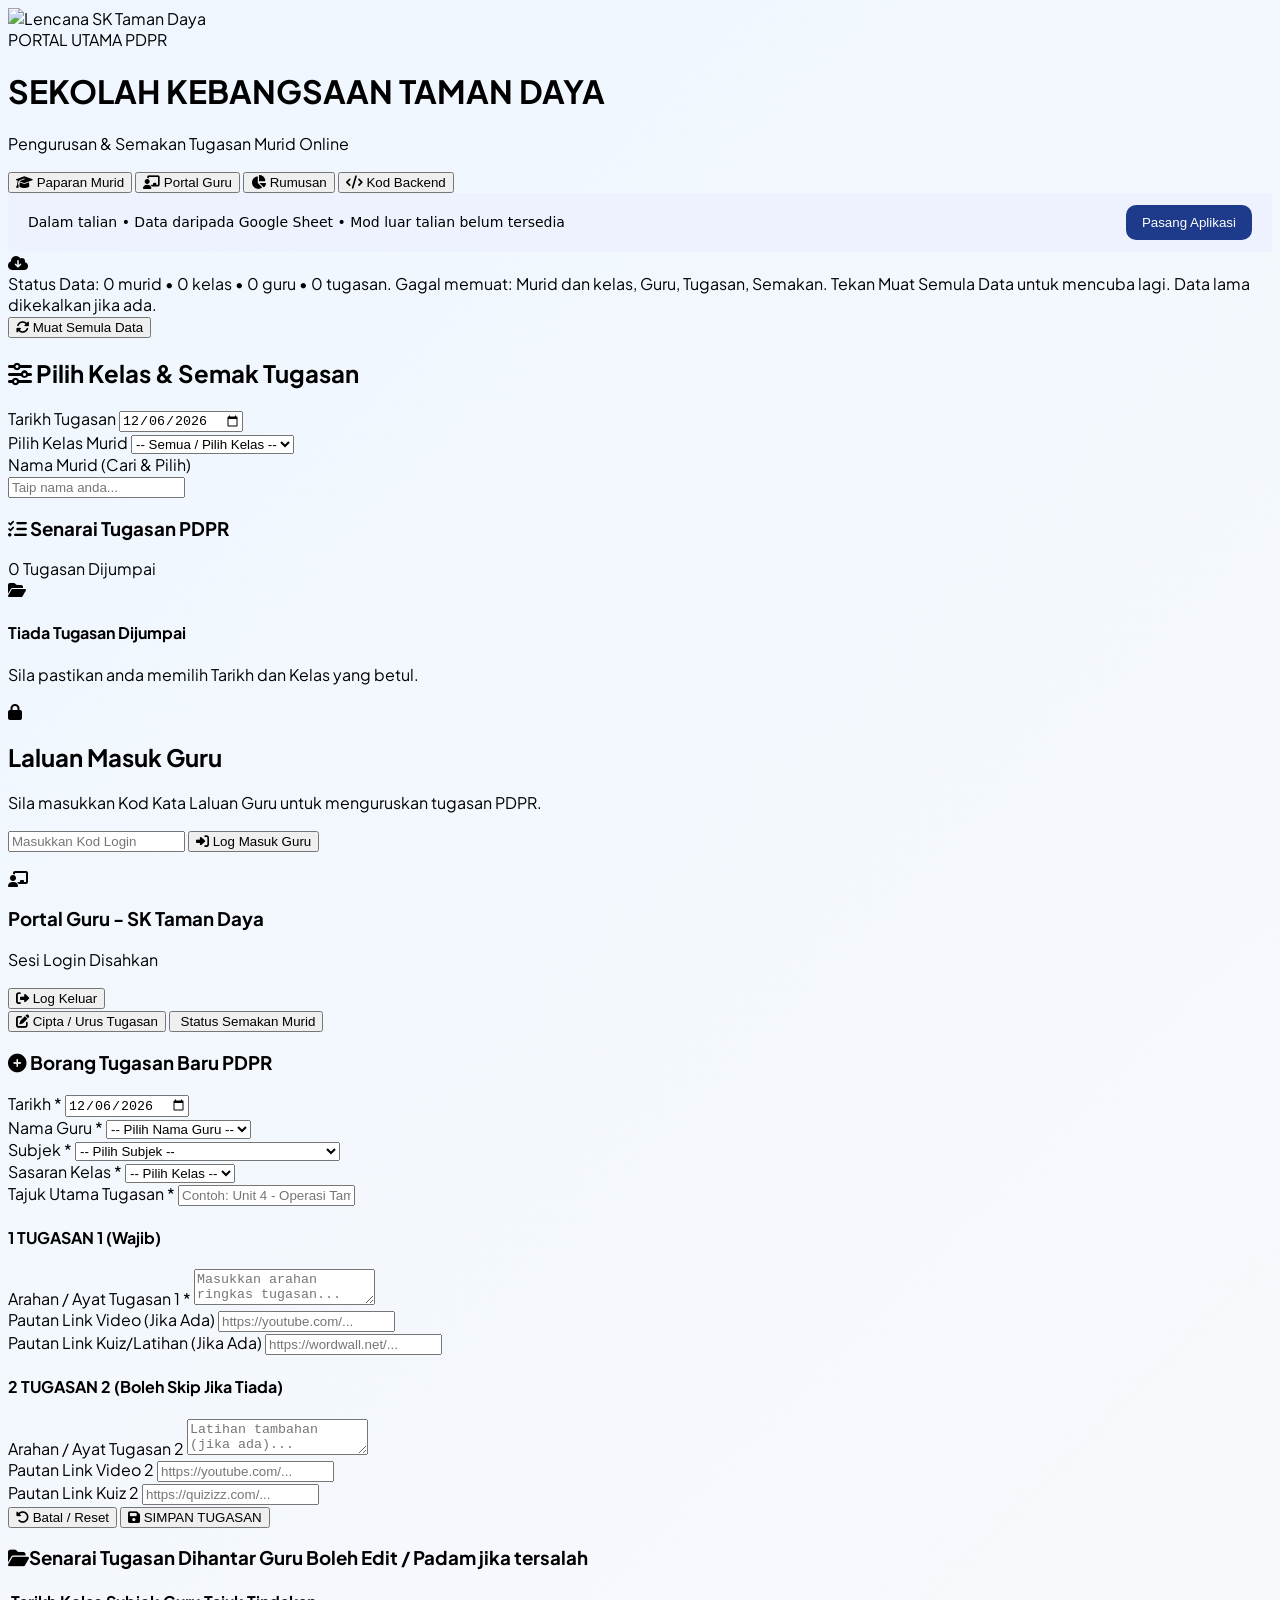
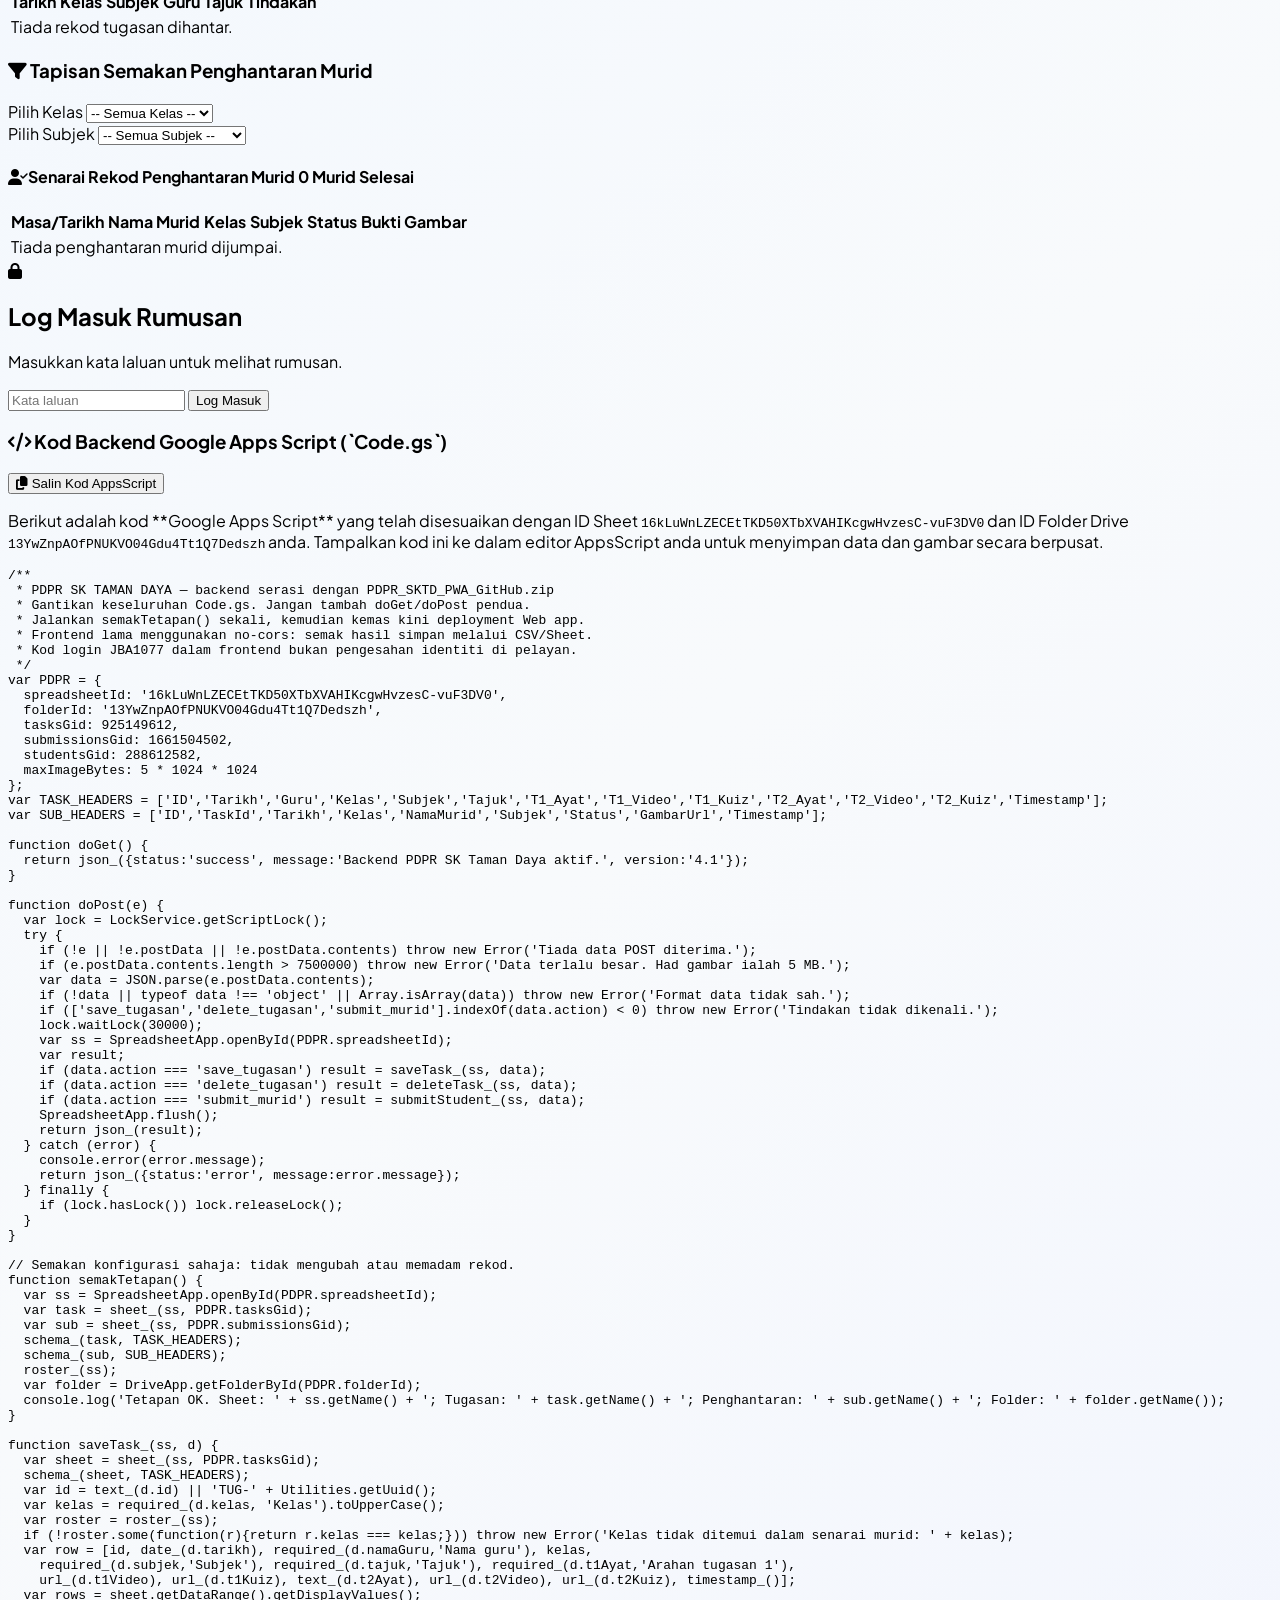
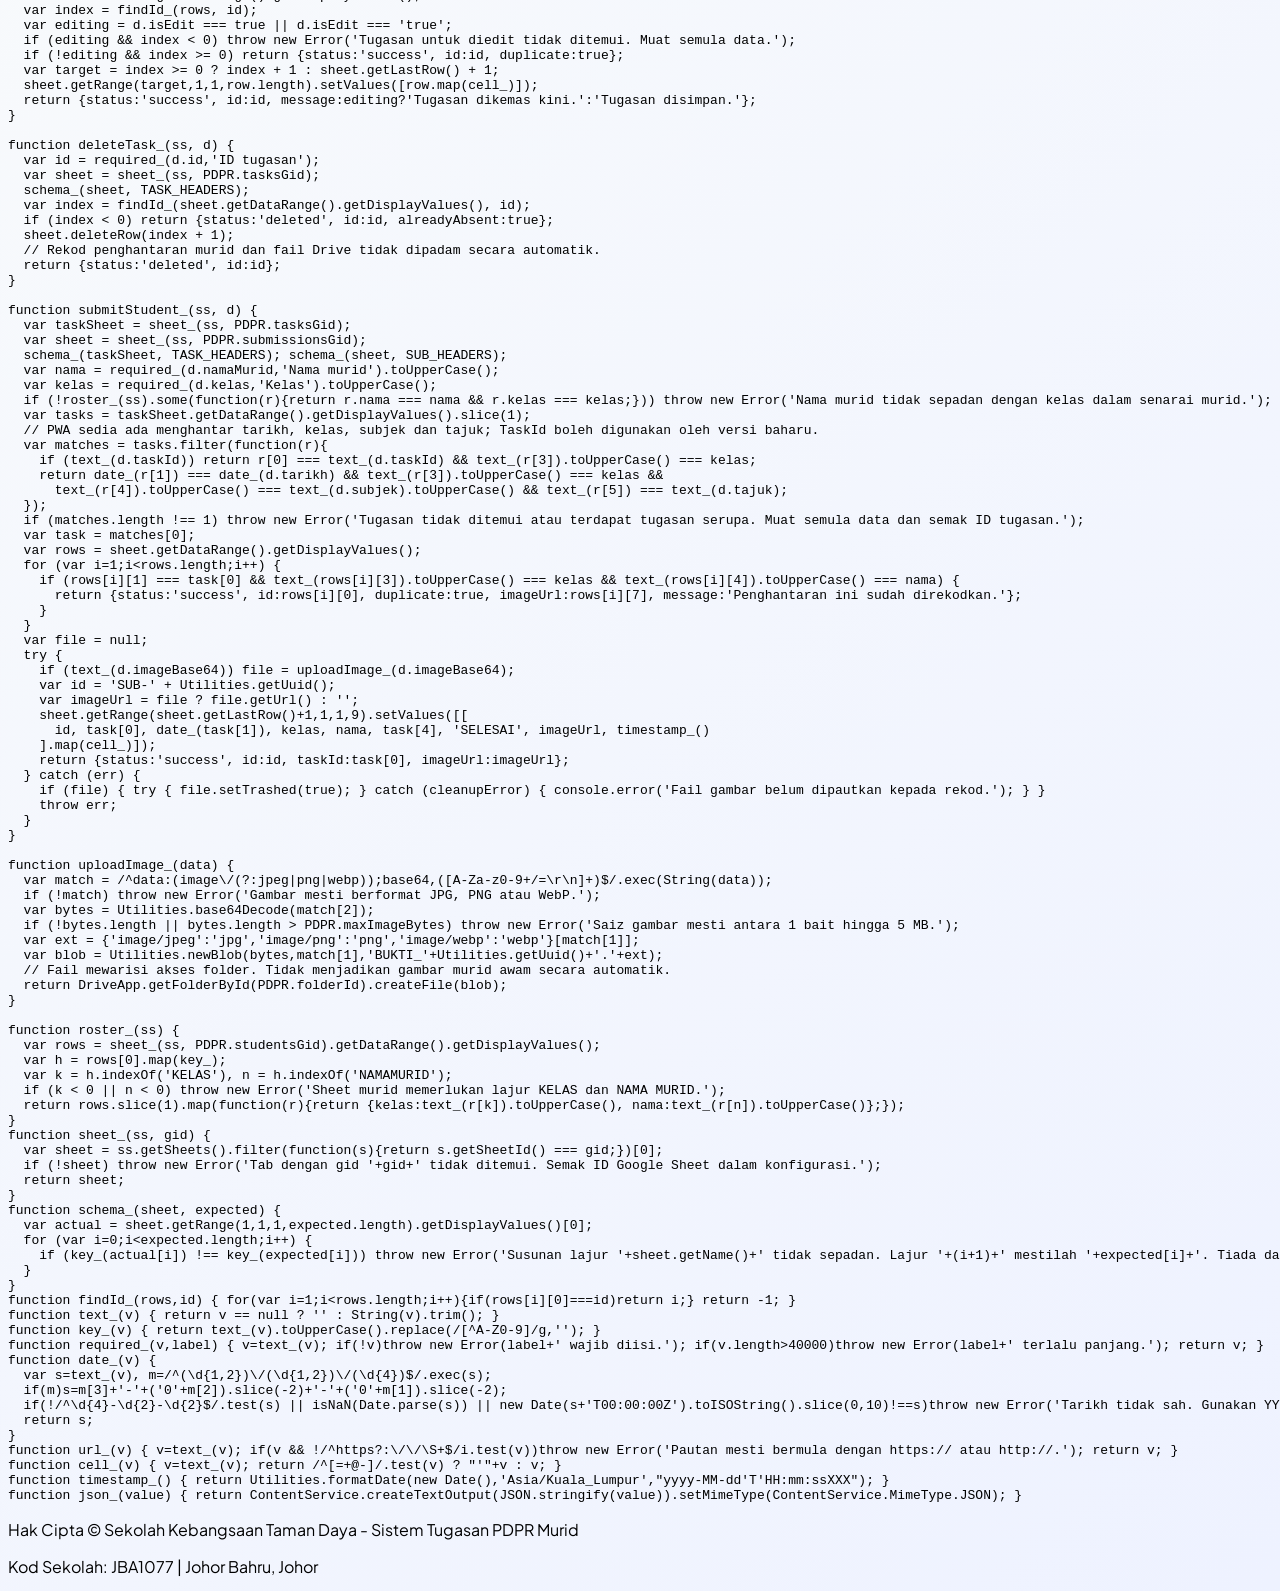
==== commit 8f07b1e8: "Add files via upload" ====
--- a/index.html
+++ b/index.html
@@ -415,6 +415,16 @@
 
         <!-- ================= TAB 3: RUMUSAN PENTADBIR & GURU KELAS ================= -->
         <div id="tab-rumusan" class="space-y-6 hidden">
+          <form id="rumusan-login" onsubmit="loginRumusan(event)" class="max-w-md mx-auto bg-white p-8 rounded-2xl shadow-xl border border-slate-200 text-center space-y-4">
+            <div class="text-3xl text-blue-800"><i class="fa-solid fa-lock"></i></div>
+            <h2 class="text-xl font-bold">Log Masuk Rumusan</h2>
+            <p class="text-sm text-slate-500">Masukkan kata laluan untuk melihat rumusan.</p>
+            <input id="rumusan-password" type="password" required autocomplete="current-password" aria-label="Kata laluan Rumusan" placeholder="Kata laluan" class="w-full p-3 border rounded-xl text-center">
+            <button class="w-full p-3 bg-blue-800 text-white rounded-xl font-bold">Log Masuk</button>
+            <p id="rumusan-login-error" role="alert" class="text-sm text-red-600"></p>
+          </form>
+          <div id="rumusan-content" class="space-y-6" hidden>
+            <div class="flex justify-between items-center bg-blue-900 text-white p-4 rounded-xl"><strong>Rumusan PDPR</strong><button onclick="logoutRumusan()" class="px-4 py-2 bg-white/10 rounded-lg">Log Keluar</button></div>
             <!-- Header Summary Cards -->
             <div class="grid grid-cols-1 sm:grid-cols-2 lg:grid-cols-4 gap-4">
                 <div class="bg-white p-4 rounded-2xl border border-slate-200 shadow-sm flex items-center gap-4">
@@ -487,6 +497,7 @@
                 </div>
             </div>
         </div>
+        </div>
 
         <!-- ================= TAB 4: BACKEND KOD APPSCRIPT & PANDUAN ================= -->
         <div id="tab-appscript" class="space-y-6 hidden">
@@ -503,119 +514,176 @@
                     Berikut adalah kod **Google Apps Script** yang telah disesuaikan dengan ID Sheet <code>16kLuWnLZECEtTKD50XTbXVAHIKcgwHvzesC-vuF3DV0</code> dan ID Folder Drive <code>13YwZnpAOfPNUKVO04Gdu4Tt1Q7Dedszh</code> anda. Tampalkan kod ini ke dalam editor AppsScript anda untuk menyimpan data dan gambar secara berpusat.
                 </p>
 
-                <pre id="appscript-code-block" class="bg-slate-900 text-green-400 p-4 rounded-xl text-xs font-mono overflow-x-auto max-h-96 custom-scrollbar border border-slate-800">
-/* ====================================================================
- * SISTEM TUGASAN PDPR SK TAMAN DAYA - BACKEND GOOGLE APPS SCRIPT
- * SHEET ID : 16kLuWnLZECEtTKD50XTbXVAHIKcgwHvzesC-vuF3DV0
- * DRIVE ID : 13YwZnpAOfPNUKVO04Gdu4Tt1Q7Dedszh
- * ==================================================================== */
-
-const SPREADSHEET_ID = '16kLuWnLZECEtTKD50XTbXVAHIKcgwHvzesC-vuF3DV0';
-const FOLDER_DRIVE_ID = '13YwZnpAOfPNUKVO04Gdu4Tt1Q7Dedszh';
+                <pre id="appscript-code-block" class="bg-slate-900 text-green-400 p-4 rounded-xl text-xs font-mono overflow-x-auto max-h-96 custom-scrollbar border border-slate-800">/**
+ * PDPR SK TAMAN DAYA — backend serasi dengan PDPR_SKTD_PWA_GitHub.zip
+ * Gantikan keseluruhan Code.gs. Jangan tambah doGet/doPost pendua.
+ * Jalankan semakTetapan() sekali, kemudian kemas kini deployment Web app.
+ * Frontend lama menggunakan no-cors: semak hasil simpan melalui CSV/Sheet.
+ * Kod login JBA1077 dalam frontend bukan pengesahan identiti di pelayan.
+ */
+var PDPR = {
+  spreadsheetId: &#x27;16kLuWnLZECEtTKD50XTbXVAHIKcgwHvzesC-vuF3DV0&#x27;,
+  folderId: &#x27;13YwZnpAOfPNUKVO04Gdu4Tt1Q7Dedszh&#x27;,
+  tasksGid: 925149612,
+  submissionsGid: 1661504502,
+  studentsGid: 288612582,
+  maxImageBytes: 5 * 1024 * 1024
+};
+var TASK_HEADERS = [&#x27;ID&#x27;,&#x27;Tarikh&#x27;,&#x27;Guru&#x27;,&#x27;Kelas&#x27;,&#x27;Subjek&#x27;,&#x27;Tajuk&#x27;,&#x27;T1_Ayat&#x27;,&#x27;T1_Video&#x27;,&#x27;T1_Kuiz&#x27;,&#x27;T2_Ayat&#x27;,&#x27;T2_Video&#x27;,&#x27;T2_Kuiz&#x27;,&#x27;Timestamp&#x27;];
+var SUB_HEADERS = [&#x27;ID&#x27;,&#x27;TaskId&#x27;,&#x27;Tarikh&#x27;,&#x27;Kelas&#x27;,&#x27;NamaMurid&#x27;,&#x27;Subjek&#x27;,&#x27;Status&#x27;,&#x27;GambarUrl&#x27;,&#x27;Timestamp&#x27;];
+
+function doGet() {
+  return json_({status:&#x27;success&#x27;, message:&#x27;Backend PDPR SK Taman Daya aktif.&#x27;, version:&#x27;4.1&#x27;});
+}
 
 function doPost(e) {
+  var lock = LockService.getScriptLock();
   try {
-    const data = JSON.parse(e.postData.contents);
-    const action = data.action;
-    const ss = SpreadsheetApp.openById(SPREADSHEET_ID);
-
-    if (action === 'save_tugasan') {
-      let sheet = ss.getSheetByName('TUGASAN');
-      if (!sheet) {
-        sheet = ss.insertSheet('TUGASAN');
-        sheet.appendRow(['ID', 'Tarikh', 'Nama Guru', 'Subjek', 'Kelas', 'Tajuk', 'T1 Ayat', 'T1 Video', 'T1 Kuiz', 'T2 Ayat', 'T2 Video', 'T2 Kuiz', 'Masa Dicipta']);
-      }
-      
-      const id = data.id || 'TUG-' + Date.now();
-      
-      if (data.isEdit) {
-        // Edit Tugasan
-        const rows = sheet.getDataRange().getValues();
-        for (let i = 1; i < rows.length; i++) {
-          if (rows[i][0] == id) {
-            sheet.getRange(i + 1, 2, 1, 11).setValues([[
-              data.tarikh, data.namaGuru, data.subjek, data.kelas, data.tajuk,
-              data.t1Ayat, data.t1Video, data.t1Kuiz, data.t2Ayat, data.t2Video, data.t2Kuiz
-            ]]);
-            break;
-          }
-        }
-      } else {
-        // Tugasan Baru
-        sheet.appendRow([
-          id, data.tarikh, data.namaGuru, data.subjek, data.kelas, data.tajuk,
-          data.t1Ayat, data.t1Video, data.t1Kuiz, data.t2Ayat, data.t2Video, data.t2Kuiz,
-          new Date()
-        ]);
-      }
-
-      return ContentService.createTextOutput(JSON.stringify({ status: 'success', id: id }))
-        .setMimeType(ContentService.MimeType.JSON);
-    }
-
-    if (action === 'delete_tugasan') {
-      let sheet = ss.getSheetByName('TUGASAN');
-      if (sheet) {
-        const rows = sheet.getDataRange().getValues();
-        for (let i = 1; i < rows.length; i++) {
-          if (rows[i][0] == data.id) {
-            sheet.deleteRow(i + 1);
-            break;
-          }
-        }
-      }
-      return ContentService.createTextOutput(JSON.stringify({ status: 'deleted' }))
-        .setMimeType(ContentService.MimeType.JSON);
-    }
-
-    if (action === 'submit_murid') {
-      let sheet = ss.getSheetByName('PENGHANTARAN_MURID');
-      if (!sheet) {
-        sheet = ss.insertSheet('PENGHANTARAN_MURID');
-        sheet.appendRow(['ID', 'Masa', 'Tarikh Tugasan', 'Nama Murid', 'Kelas', 'Subjek', 'Tajuk', 'Status', 'URL Gambar Drive']);
-      }
-
-      let imageUrl = '';
-      if (data.imageBase64) {
-        try {
-          const folder = DriveApp.getFolderById(FOLDER_DRIVE_ID);
-          const contentType = data.imageBase64.substring(5, data.imageBase64.indexOf(';'));
-          const bytes = Utilities.base64Decode(data.imageBase64.substr(data.imageBase64.indexOf('base64,') + 7));
-          const blob = Utilities.newBlob(bytes, contentType, 'BUKTI_' + data.namaMurid.replace(/\s+/g, '_') + '_' + Date.now() + '.jpg');
-          const file = folder.createFile(blob);
-          file.setSharing(DriveApp.Access.ANYONE_WITH_LINK, DriveApp.Permission.VIEW);
-          imageUrl = file.getUrl();
-        } catch (err) {
-          imageUrl = 'Ralat Muat Naik Gambar: ' + err.message;
-        }
-      }
-
-      sheet.appendRow([
-        'SUB-' + Date.now(),
-        new Date(),
-        data.tarikh,
-        data.namaMurid,
-        data.kelas,
-        data.subjek,
-        data.tajuk,
-        'SELESAI',
-        imageUrl
-      ]);
-
-      return ContentService.createTextOutput(JSON.stringify({ status: 'success', imageUrl: imageUrl }))
-        .setMimeType(ContentService.MimeType.JSON);
-    }
-
+    if (!e || !e.postData || !e.postData.contents) throw new Error(&#x27;Tiada data POST diterima.&#x27;);
+    if (e.postData.contents.length &gt; 7500000) throw new Error(&#x27;Data terlalu besar. Had gambar ialah 5 MB.&#x27;);
+    var data = JSON.parse(e.postData.contents);
+    if (!data || typeof data !== &#x27;object&#x27; || Array.isArray(data)) throw new Error(&#x27;Format data tidak sah.&#x27;);
+    if ([&#x27;save_tugasan&#x27;,&#x27;delete_tugasan&#x27;,&#x27;submit_murid&#x27;].indexOf(data.action) &lt; 0) throw new Error(&#x27;Tindakan tidak dikenali.&#x27;);
+    lock.waitLock(30000);
+    var ss = SpreadsheetApp.openById(PDPR.spreadsheetId);
+    var result;
+    if (data.action === &#x27;save_tugasan&#x27;) result = saveTask_(ss, data);
+    if (data.action === &#x27;delete_tugasan&#x27;) result = deleteTask_(ss, data);
+    if (data.action === &#x27;submit_murid&#x27;) result = submitStudent_(ss, data);
+    SpreadsheetApp.flush();
+    return json_(result);
   } catch (error) {
-    return ContentService.createTextOutput(JSON.stringify({ status: 'error', message: error.toString() }))
-      .setMimeType(ContentService.MimeType.JSON);
+    console.error(error.message);
+    return json_({status:&#x27;error&#x27;, message:error.message});
+  } finally {
+    if (lock.hasLock()) lock.releaseLock();
   }
 }
 
-function doGet(e) {
-  return ContentService.createTextOutput("Sistem PDPR SK Taman Daya Backend Active.");
+// Semakan konfigurasi sahaja: tidak mengubah atau memadam rekod.
+function semakTetapan() {
+  var ss = SpreadsheetApp.openById(PDPR.spreadsheetId);
+  var task = sheet_(ss, PDPR.tasksGid);
+  var sub = sheet_(ss, PDPR.submissionsGid);
+  schema_(task, TASK_HEADERS);
+  schema_(sub, SUB_HEADERS);
+  roster_(ss);
+  var folder = DriveApp.getFolderById(PDPR.folderId);
+  console.log(&#x27;Tetapan OK. Sheet: &#x27; + ss.getName() + &#x27;; Tugasan: &#x27; + task.getName() + &#x27;; Penghantaran: &#x27; + sub.getName() + &#x27;; Folder: &#x27; + folder.getName());
 }
-                </pre>
+
+function saveTask_(ss, d) {
+  var sheet = sheet_(ss, PDPR.tasksGid);
+  schema_(sheet, TASK_HEADERS);
+  var id = text_(d.id) || &#x27;TUG-&#x27; + Utilities.getUuid();
+  var kelas = required_(d.kelas, &#x27;Kelas&#x27;).toUpperCase();
+  var roster = roster_(ss);
+  if (!roster.some(function(r){return r.kelas === kelas;})) throw new Error(&#x27;Kelas tidak ditemui dalam senarai murid: &#x27; + kelas);
+  var row = [id, date_(d.tarikh), required_(d.namaGuru,&#x27;Nama guru&#x27;), kelas,
+    required_(d.subjek,&#x27;Subjek&#x27;), required_(d.tajuk,&#x27;Tajuk&#x27;), required_(d.t1Ayat,&#x27;Arahan tugasan 1&#x27;),
+    url_(d.t1Video), url_(d.t1Kuiz), text_(d.t2Ayat), url_(d.t2Video), url_(d.t2Kuiz), timestamp_()];
+  var rows = sheet.getDataRange().getDisplayValues();
+  var index = findId_(rows, id);
+  var editing = d.isEdit === true || d.isEdit === &#x27;true&#x27;;
+  if (editing &amp;&amp; index &lt; 0) throw new Error(&#x27;Tugasan untuk diedit tidak ditemui. Muat semula data.&#x27;);
+  if (!editing &amp;&amp; index &gt;= 0) return {status:&#x27;success&#x27;, id:id, duplicate:true};
+  var target = index &gt;= 0 ? index + 1 : sheet.getLastRow() + 1;
+  sheet.getRange(target,1,1,row.length).setValues([row.map(cell_)]);
+  return {status:&#x27;success&#x27;, id:id, message:editing?&#x27;Tugasan dikemas kini.&#x27;:&#x27;Tugasan disimpan.&#x27;};
+}
+
+function deleteTask_(ss, d) {
+  var id = required_(d.id,&#x27;ID tugasan&#x27;);
+  var sheet = sheet_(ss, PDPR.tasksGid);
+  schema_(sheet, TASK_HEADERS);
+  var index = findId_(sheet.getDataRange().getDisplayValues(), id);
+  if (index &lt; 0) return {status:&#x27;deleted&#x27;, id:id, alreadyAbsent:true};
+  sheet.deleteRow(index + 1);
+  // Rekod penghantaran murid dan fail Drive tidak dipadam secara automatik.
+  return {status:&#x27;deleted&#x27;, id:id};
+}
+
+function submitStudent_(ss, d) {
+  var taskSheet = sheet_(ss, PDPR.tasksGid);
+  var sheet = sheet_(ss, PDPR.submissionsGid);
+  schema_(taskSheet, TASK_HEADERS); schema_(sheet, SUB_HEADERS);
+  var nama = required_(d.namaMurid,&#x27;Nama murid&#x27;).toUpperCase();
+  var kelas = required_(d.kelas,&#x27;Kelas&#x27;).toUpperCase();
+  if (!roster_(ss).some(function(r){return r.nama === nama &amp;&amp; r.kelas === kelas;})) throw new Error(&#x27;Nama murid tidak sepadan dengan kelas dalam senarai murid.&#x27;);
+  var tasks = taskSheet.getDataRange().getDisplayValues().slice(1);
+  // PWA sedia ada menghantar tarikh, kelas, subjek dan tajuk; TaskId boleh digunakan oleh versi baharu.
+  var matches = tasks.filter(function(r){
+    if (text_(d.taskId)) return r[0] === text_(d.taskId) &amp;&amp; text_(r[3]).toUpperCase() === kelas;
+    return date_(r[1]) === date_(d.tarikh) &amp;&amp; text_(r[3]).toUpperCase() === kelas &amp;&amp;
+      text_(r[4]).toUpperCase() === text_(d.subjek).toUpperCase() &amp;&amp; text_(r[5]) === text_(d.tajuk);
+  });
+  if (matches.length !== 1) throw new Error(&#x27;Tugasan tidak ditemui atau terdapat tugasan serupa. Muat semula data dan semak ID tugasan.&#x27;);
+  var task = matches[0];
+  var rows = sheet.getDataRange().getDisplayValues();
+  for (var i=1;i&lt;rows.length;i++) {
+    if (rows[i][1] === task[0] &amp;&amp; text_(rows[i][3]).toUpperCase() === kelas &amp;&amp; text_(rows[i][4]).toUpperCase() === nama) {
+      return {status:&#x27;success&#x27;, id:rows[i][0], duplicate:true, imageUrl:rows[i][7], message:&#x27;Penghantaran ini sudah direkodkan.&#x27;};
+    }
+  }
+  var file = null;
+  try {
+    if (text_(d.imageBase64)) file = uploadImage_(d.imageBase64);
+    var id = &#x27;SUB-&#x27; + Utilities.getUuid();
+    var imageUrl = file ? file.getUrl() : &#x27;&#x27;;
+    sheet.getRange(sheet.getLastRow()+1,1,1,9).setValues([[
+      id, task[0], date_(task[1]), kelas, nama, task[4], &#x27;SELESAI&#x27;, imageUrl, timestamp_()
+    ].map(cell_)]);
+    return {status:&#x27;success&#x27;, id:id, taskId:task[0], imageUrl:imageUrl};
+  } catch (err) {
+    if (file) { try { file.setTrashed(true); } catch (cleanupError) { console.error(&#x27;Fail gambar belum dipautkan kepada rekod.&#x27;); } }
+    throw err;
+  }
+}
+
+function uploadImage_(data) {
+  var match = /^data:(image\/(?:jpeg|png|webp));base64,([A-Za-z0-9+/=\r\n]+)$/.exec(String(data));
+  if (!match) throw new Error(&#x27;Gambar mesti berformat JPG, PNG atau WebP.&#x27;);
+  var bytes = Utilities.base64Decode(match[2]);
+  if (!bytes.length || bytes.length &gt; PDPR.maxImageBytes) throw new Error(&#x27;Saiz gambar mesti antara 1 bait hingga 5 MB.&#x27;);
+  var ext = {&#x27;image/jpeg&#x27;:&#x27;jpg&#x27;,&#x27;image/png&#x27;:&#x27;png&#x27;,&#x27;image/webp&#x27;:&#x27;webp&#x27;}[match[1]];
+  var blob = Utilities.newBlob(bytes,match[1],&#x27;BUKTI_&#x27;+Utilities.getUuid()+&#x27;.&#x27;+ext);
+  // Fail mewarisi akses folder. Tidak menjadikan gambar murid awam secara automatik.
+  return DriveApp.getFolderById(PDPR.folderId).createFile(blob);
+}
+
+function roster_(ss) {
+  var rows = sheet_(ss, PDPR.studentsGid).getDataRange().getDisplayValues();
+  var h = rows[0].map(key_);
+  var k = h.indexOf(&#x27;KELAS&#x27;), n = h.indexOf(&#x27;NAMAMURID&#x27;);
+  if (k &lt; 0 || n &lt; 0) throw new Error(&#x27;Sheet murid memerlukan lajur KELAS dan NAMA MURID.&#x27;);
+  return rows.slice(1).map(function(r){return {kelas:text_(r[k]).toUpperCase(), nama:text_(r[n]).toUpperCase()};});
+}
+function sheet_(ss, gid) {
+  var sheet = ss.getSheets().filter(function(s){return s.getSheetId() === gid;})[0];
+  if (!sheet) throw new Error(&#x27;Tab dengan gid &#x27;+gid+&#x27; tidak ditemui. Semak ID Google Sheet dalam konfigurasi.&#x27;);
+  return sheet;
+}
+function schema_(sheet, expected) {
+  var actual = sheet.getRange(1,1,1,expected.length).getDisplayValues()[0];
+  for (var i=0;i&lt;expected.length;i++) {
+    if (key_(actual[i]) !== key_(expected[i])) throw new Error(&#x27;Susunan lajur &#x27;+sheet.getName()+&#x27; tidak sepadan. Lajur &#x27;+(i+1)+&#x27; mestilah &#x27;+expected[i]+&#x27;. Tiada data ditulis.&#x27;);
+  }
+}
+function findId_(rows,id) { for(var i=1;i&lt;rows.length;i++){if(rows[i][0]===id)return i;} return -1; }
+function text_(v) { return v == null ? &#x27;&#x27; : String(v).trim(); }
+function key_(v) { return text_(v).toUpperCase().replace(/[^A-Z0-9]/g,&#x27;&#x27;); }
+function required_(v,label) { v=text_(v); if(!v)throw new Error(label+&#x27; wajib diisi.&#x27;); if(v.length&gt;40000)throw new Error(label+&#x27; terlalu panjang.&#x27;); return v; }
+function date_(v) {
+  var s=text_(v), m=/^(\d{1,2})\/(\d{1,2})\/(\d{4})$/.exec(s);
+  if(m)s=m[3]+&#x27;-&#x27;+(&#x27;0&#x27;+m[2]).slice(-2)+&#x27;-&#x27;+(&#x27;0&#x27;+m[1]).slice(-2);
+  if(!/^\d{4}-\d{2}-\d{2}$/.test(s) || isNaN(Date.parse(s)) || new Date(s+&#x27;T00:00:00Z&#x27;).toISOString().slice(0,10)!==s)throw new Error(&#x27;Tarikh tidak sah. Gunakan YYYY-MM-DD.&#x27;);
+  return s;
+}
+function url_(v) { v=text_(v); if(v &amp;&amp; !/^https?:\/\/\S+$/i.test(v))throw new Error(&#x27;Pautan mesti bermula dengan https:// atau http://.&#x27;); return v; }
+function cell_(v) { v=text_(v); return /^[=+@-]/.test(v) ? &quot;&#x27;&quot;+v : v; }
+function timestamp_() { return Utilities.formatDate(new Date(),&#x27;Asia/Kuala_Lumpur&#x27;,&quot;yyyy-MM-dd&#x27;T&#x27;HH:mm:ssXXX&quot;); }
+function json_(value) { return ContentService.createTextOutput(JSON.stringify(value)).setMimeType(ContentService.MimeType.JSON); }
+</pre>
             </div>
         </div>
 
@@ -645,6 +713,8 @@
         let verifiedClasses = {}; // Track Guru Kelas verifications
 
         let isGuruLoggedIn = false;
+        let isRumusanLoggedIn = false;
+        const sendingTasks = new Set();
 
         // INITIALIZATION
         window.addEventListener('DOMContentLoaded', () => {
@@ -843,6 +913,45 @@
             });
         }
 
+        function loginRumusan(event) {
+            event.preventDefault();
+            if (document.getElementById('rumusan-password').value !== 'JBA1077') {
+                document.getElementById('rumusan-login-error').textContent = 'Kata laluan salah. Sila cuba lagi.'; return;
+            }
+            isRumusanLoggedIn = true;
+            document.getElementById('rumusan-password').value = '';
+            document.getElementById('rumusan-login-error').textContent = '';
+            document.getElementById('rumusan-login').hidden = true;
+            document.getElementById('rumusan-content').hidden = false;
+            renderRumusanPentadbir();
+        }
+        function logoutRumusan() {
+            isRumusanLoggedIn = false;
+            document.getElementById('rumusan-login').hidden = false;
+            document.getElementById('rumusan-content').hidden = true;
+            document.getElementById('rumusan-password').value = '';
+        }
+        function normalized(value) { return String(value || '').trim().replace(/\s+/g,' ').toUpperCase(); }
+        function hasSubmitted(task, name) {
+            return submissionsList.some(s => normalized(s.namaMurid) === normalized(name) && normalized(s.kelas) === normalized(task.kelas) &&
+                (String(s.taskId || '') === String(task.id) || (!s.taskId && s.tarikh === task.tarikh && normalized(s.subjek) === normalized(task.subjek) && s.tajuk === task.tajuk)));
+        }
+        function pendingKey(task,name) { return 'pdpr-pending-v2:' + JSON.stringify([task.id,normalized(task.kelas),normalized(name)]); }
+        function isPending(task,name) {
+            const key = pendingKey(task,name);
+            if (sendingTasks.has(key)) return true;
+            try { const until=Number(localStorage.getItem(key)); if(until>Date.now())return true; if(until)localStorage.removeItem(key); } catch(e) {}
+            return false;
+        }
+        function rememberPending(task,name) { try { localStorage.setItem(pendingKey(task,name),String(Date.now()+180000)); } catch(e) {} }
+        async function refreshSubmissionRecords() {
+            const controller = new AbortController(); const timer=setTimeout(()=>controller.abort(),20000);
+            try {
+                const response=await fetch(CSV_STATUS_SEMAKAN,{cache:'no-store',signal:controller.signal});
+                if(!response.ok)throw new Error('Rekod penghantaran tidak dapat disemak.');
+                submissionsList=parseSubmissionsCSV(await response.text());
+            } finally {clearTimeout(timer);}
+        }
         // NAVIGATION LOGIC
         function switchTab(tabName) {
             ['murid', 'guru', 'rumusan', 'appscript'].forEach(t => {
@@ -938,7 +1047,7 @@
         function renderMuridTugasan() {
             const selectedTarikh = document.getElementById('murid-filter-tarikh').value;
             const selectedKelas = document.getElementById('murid-filter-kelas').value;
-            const selectedNama = document.getElementById('murid-input-nama').value.trim();
+            const selectedNama = document.getElementById('selected-murid-nama').value.trim();
 
             const container = document.getElementById('container-tugasan-murid');
 
@@ -967,7 +1076,8 @@
 
             container.innerHTML = filtered.map(t => {
                 // Check if already completed by selected student
-                const isCompleted = submissionsList.some(s => s.namaMurid === selectedNama && s.tajuk === t.tajuk && s.subjek === t.subjek && s.tarikh === t.tarikh);
+                const isCompleted = hasSubmitted(t, selectedNama);
+                const pending = selectedNama && isPending(t,selectedNama);
 
                 return `
                     <div class="bg-white rounded-2xl shadow-sm border border-slate-200 overflow-hidden flex flex-col justify-between hover:shadow-md transition">
@@ -1016,9 +1126,9 @@
                             ${isCompleted ? `
                                 <div class="bg-green-100 border border-green-300 text-green-800 p-3 rounded-xl text-center font-bold text-xs flex items-center justify-center gap-2">
                                     <i class="fa-solid fa-circle-check text-green-600 text-lg"></i>
-                                    ANDA TELAH MENYELESAIKAN TUGASAN INI!
+                                    SUDAH DIHANTAR — PENGHANTARAN SEMULA DISEKAT
                                 </div>
-                            ` : `
+                            ` : pending ? `<div class="bg-amber-100 border border-amber-300 text-amber-900 p-3 rounded-xl text-center text-xs font-bold">PENGHANTARAN SEDANG DISEMAK. Tekan Muat Semula Data. Jika belum direkodkan selepas 3 minit, muat semula dan cuba lagi.</div>` : `
                                 <div class="space-y-3">
                                     <div class="flex items-center gap-2">
                                         <input type="checkbox" id="chk-${t.id}" class="w-4 h-4 text-green-600 rounded focus:ring-green-500">
@@ -1046,64 +1156,36 @@
         // SUBMIT STUDENT COMPLETION
         async function handleMuridSubmit(taskId) {
             if (!requireConnection()) return;
-            const namaMurid = document.getElementById('selected-murid-nama').value;
-            if (!namaMurid) {
-                alert("Sila taip dan pilih Nama Murid anda terlebih dahulu di bahagian atas!");
-                return;
-            }
-
-            const chk = document.getElementById(`chk-${taskId}`);
-            if (!chk || !chk.checked) {
-                alert("Sila tandakan (Tick) kotak 'Sudah Selesai' terlebih dahulu.");
-                return;
-            }
-
-            const task = tasksList.find(t => t.id === taskId);
-            if (!task) return;
-            if (!rawStudentsList.some(m => m.nama === namaMurid && m.kelas === task.kelas)) { alert('Sila pilih murid daripada kelas tugasan ini.'); return; }
-
-            const fileInput = document.getElementById(`file-${taskId}`);
-            let imageBase64 = "";
-
-            if (fileInput && fileInput.files[0]) {
-                const file = fileInput.files[0];
-                imageBase64 = await convertFileToBase64(file);
-            }
-
-            const newSub = {
-                id: 'SUB-' + Date.now(),
-                tarikh: task.tarikh,
-                namaMurid: namaMurid,
-                kelas: task.kelas,
-                subjek: task.subjek,
-                tajuk: task.tajuk,
-                masa: new Date().toLocaleTimeString([], {hour: '2-digit', minute:'2-digit'}),
-                status: 'SELESAI',
-                gambarUrl: imageBase64 || 'https://placehold.co/400x300/e2e8f0/475569?text=Tiada+Gambar'
-            };
-
-            submissionsList.unshift(newSub);
-
-            // Send to Google Apps Script Backend (Background Post)
-            fetch(APPSCRIPT_URL, {
-                method: 'POST',
-                mode: 'no-cors',
-                headers: { 'Content-Type': 'text/plain;charset=utf-8' },
-                body: JSON.stringify({
-                    action: 'submit_murid',
-                    tarikh: task.tarikh,
-                    namaMurid: namaMurid,
-                    kelas: task.kelas,
-                    subjek: task.subjek,
-                    tajuk: task.tajuk,
-                    imageBase64: imageBase64
-                })
-            }).catch(e => console.warn("AppsScript sync offline/fallback mode. Save not confirmed."));
-
-            alert(`Permintaan penghantaran ${namaMurid} telah dihantar. Tekan Muat Semula Data untuk menyemak sama ada rekod telah disimpan.`);
+            const namaMurid=document.getElementById('selected-murid-nama').value;
+            const task=tasksList.find(t=>t.id===taskId);
+            if(!task || !namaMurid){alert('Sila pilih nama murid dahulu.');return;}
+            if(hasSubmitted(task,namaMurid)){alert('Tugasan ini sudah dihantar. Penghantaran semula tidak dibenarkan.');renderMuridTugasan();return;}
+            if(isPending(task,namaMurid)){alert('Penghantaran sedang disemak. Sila tunggu dan muat semula data.');return;}
+            if(!rawStudentsList.some(m=>m.nama===namaMurid && m.kelas===task.kelas)){alert('Nama murid mesti sepadan dengan kelas tugasan.');return;}
+            const checkbox=document.getElementById('chk-'+taskId);
+            if(!checkbox || !checkbox.checked){alert('Sila tandakan Sudah Selesai.');return;}
+            const file=document.getElementById('file-'+taskId)?.files[0];
+            if(file && (file.size>5*1024*1024 || !['image/jpeg','image/png','image/webp'].includes(file.type))){alert('Gunakan gambar JPG, PNG atau WebP, maksimum 5 MB.');return;}
+            const key=pendingKey(task,namaMurid); sendingTasks.add(key);
             renderMuridTugasan();
-            renderGuruSemakanStatus();
-            renderRumusanPentadbir();
+            try {
+                await refreshSubmissionRecords();
+                if(hasSubmitted(task,namaMurid)){alert('Tugasan ini sudah direkodkan. Penghantaran semula disekat.');return;}
+                const imageBase64=file?await convertFileToBase64(file):'';
+                // A no-cors response cannot confirm a write. Lock briefly while CSV catches up.
+                rememberPending(task,namaMurid);
+                const controller=new AbortController();const timer=setTimeout(()=>controller.abort(),45000);
+                try { await fetch(APPSCRIPT_URL,{method:'POST',mode:'no-cors',signal:controller.signal,
+                    headers:{'Content-Type':'text/plain;charset=utf-8'},body:JSON.stringify({action:'submit_murid',taskId:task.id,
+                    tarikh:task.tarikh,namaMurid,kelas:task.kelas,subjek:task.subjek,tajuk:task.tajuk,imageBase64})});
+                } finally {clearTimeout(timer);}
+                await refreshSubmissionRecords();
+                alert(hasSubmitted(task,namaMurid)?'Tugasan telah direkodkan. Penghantaran semula disekat.':'Permintaan dihantar dan menunggu pengesahan rekod. Tekan Muat Semula Data; jangan hantar berulang kali.');
+            } catch(error) {
+                alert('Simpanan belum dapat disahkan. Semak sambungan dan tekan Muat Semula Data sebelum mencuba lagi.');
+            } finally {
+                sendingTasks.delete(key);renderMuridTugasan();renderGuruSemakanStatus();renderRumusanPentadbir();
+            }
         }
 
         function convertFileToBase64(file) {
@@ -1303,6 +1385,7 @@
 
         // ================= TAB RUMUSAN PENTADBIR =================
         function renderRumusanPentadbir() {
+            if (!isRumusanLoggedIn) return;
             const selectedTarikh = document.getElementById('rumusan-tarikh').value;
 
             const tasksToday = tasksList.filter(t => t.tarikh === selectedTarikh);
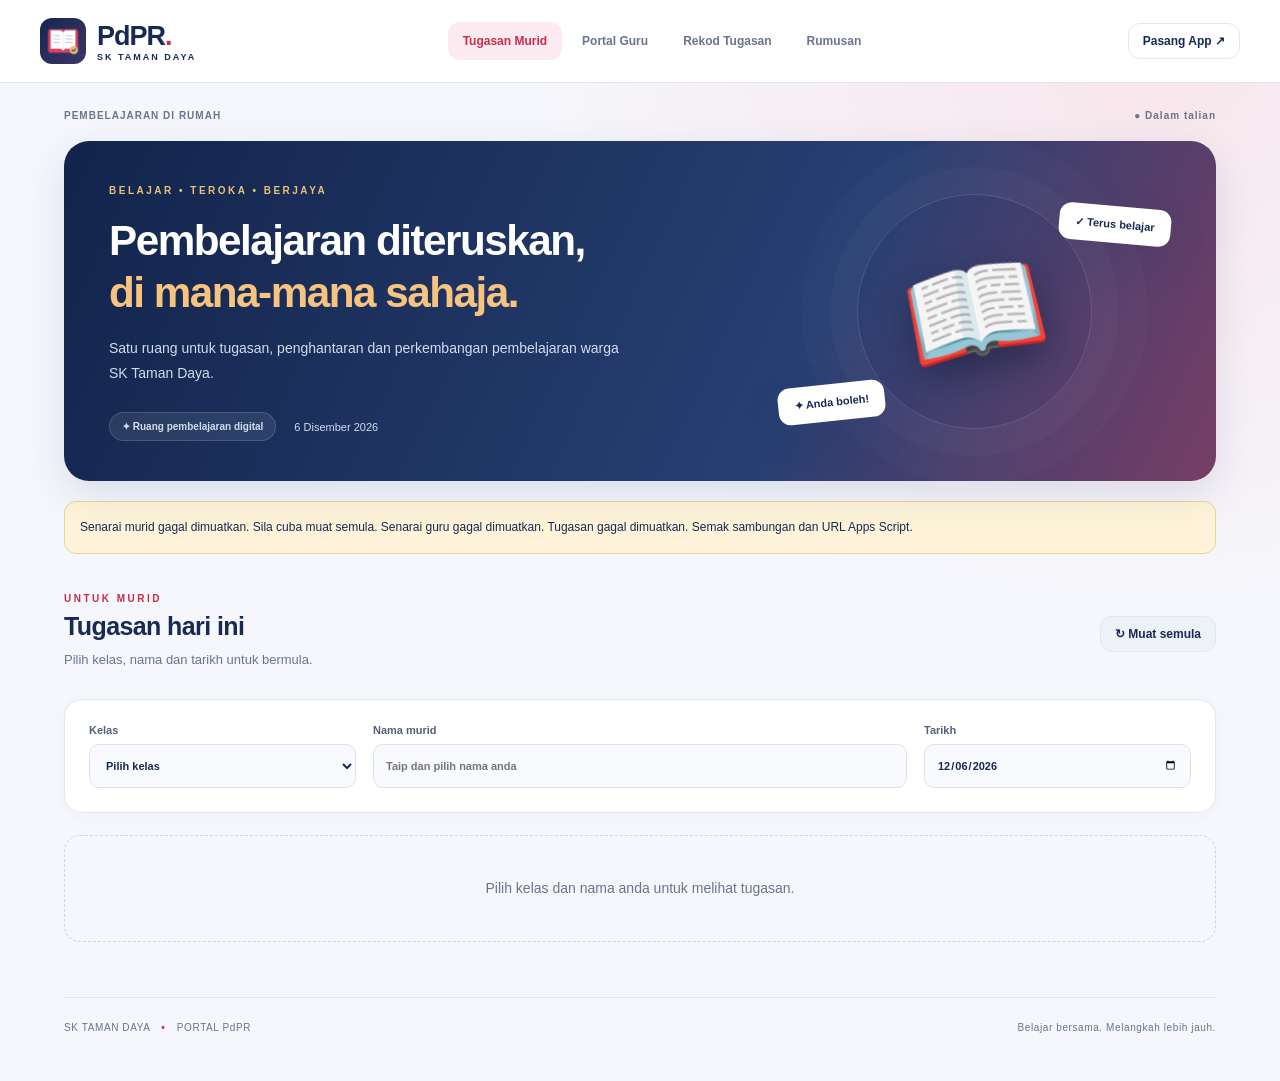
==== commit 99b23494: "Add files via upload" ====
--- a/index.html
+++ b/index.html
@@ -1,1477 +1,15 @@
 <!DOCTYPE html>
-<html lang="ms">
-<head>
-    <meta charset="UTF-8">
-    <meta name="viewport" content="width=device-width, initial-scale=1.0">
-    <title>Sistem Tugasan PDPR - SK Taman Daya</title>
-    <script src="./vendor/tailwind.js"></script>
-    <link href="https://cdnjs.cloudflare.com/ajax/libs/font-awesome/6.4.0/css/all.min.css" rel="stylesheet">
-    <link href="https://fonts.googleapis.com/css2?family=Plus+Jakarta+Sans:wght@300;400;500;600;700;800&display=swap" rel="stylesheet">
-    <script>
-        tailwind.config = {
-            theme: {
-                extend: {
-                    colors: {
-                        brand: {
-                            50: '#f0f7ff',
-                            100: '#e0effe',
-                            500: '#1d4ed8',
-                            600: '#1e40af',
-                            700: '#1d3557',
-                            800: '#0f172a',
-                        },
-                        school: {
-                            yellow: '#f59e0b',
-                            red: '#dc2626',
-                            blue: '#1e3a8a',
-                            green: '#10b981'
-                        }
-                    },
-                    fontFamily: {
-                        sans: ['Plus Jakarta Sans', 'sans-serif'],
-                    }
-                }
-            }
-        }
-    </script>
-    <style>
-        body { font-family: 'Plus Jakarta Sans', sans-serif; background-color: #f8fafc; }
-        .custom-scrollbar::-webkit-scrollbar { width: 6px; height: 6px; }
-        .custom-scrollbar::-webkit-scrollbar-track { background: #f1f5f9; }
-        .custom-scrollbar::-webkit-scrollbar-thumb { background: #cbd5e1; border-radius: 4px; }
-        .custom-scrollbar::-webkit-scrollbar-thumb:hover { background: #94a3b8; }
-        .glass-panel { background: rgba(255, 255, 255, 0.95); backdrop-filter: blur(8px); }
-    </style>
-<link rel="manifest" href="./manifest.webmanifest">
-<meta name="theme-color" content="#1e3a8a">
-<meta name="apple-mobile-web-app-capable" content="yes">
-<meta name="apple-mobile-web-app-status-bar-style" content="default">
-<link rel="apple-touch-icon" href="./icons/apple-touch-icon.png">
-<link rel="icon" href="./icons/icon-192.png">
-<style>[hidden]{display:none!important} .pwa-bar{background:#eef2ff;padding:12px 20px;display:flex;gap:12px;align-items:center;justify-content:space-between;flex-wrap:wrap;font:14px system-ui}.pwa-bar button{background:#1e3a8a;color:white;border:0;border-radius:10px;padding:10px 16px;cursor:pointer}body{background:linear-gradient(135deg,#eff6ff,#f8fafc,#eef2ff)}button{transition:transform .2s,box-shadow .2s}button:hover{transform:translateY(-1px)}@media(prefers-reduced-motion:reduce){button{transition:none}button:hover{transform:none}}</style>
-<script src="./pwa.js" defer></script>
-</head>
-<body class="min-h-screen text-slate-800 flex flex-col">
-
-    <header class="bg-gradient-to-r from-blue-900 via-indigo-900 to-slate-900 text-white shadow-xl sticky top-0 z-40">
-        <div class="max-w-7xl mx-auto px-4 sm:px-6 lg:px-8 py-3 sm:py-4">
-            <div class="flex flex-col md:flex-row items-center justify-between gap-4">
-                <!-- Logo & School Name -->
-                <div class="flex items-center gap-3 sm:gap-4 text-center md:text-left">
-                    <div class="relative group">
-                        <img src="https://iili.io/nM49Lwg.md.jpg" alt="Lencana SK Taman Daya" 
-                             class="h-14 w-14 sm:h-16 sm:w-16 object-contain rounded-lg bg-white p-1 shadow-md border border-amber-300"
-                             onerror="this.onerror=null; this.src='https://placehold.co/100x100/1e3a8a/ffffff?text=SKTD';">
-                    </div>
-                    <div>
-                        <span class="text-xs font-semibold tracking-wider text-amber-300 uppercase block">PORTAL UTAMA PDPR</span>
-                        <h1 class="text-lg sm:text-2xl font-extrabold tracking-tight text-white leading-tight">
-                            SEKOLAH KEBANGSAAN TAMAN DAYA
-                        </h1>
-                        <p class="text-xs text-slate-300 font-medium">Pengurusan & Semakan Tugasan Murid Online</p>
-                    </div>
-                </div>
-
-                <!-- Navigation Tabs -->
-                <nav class="flex flex-wrap items-center justify-center gap-1 sm:gap-2 bg-white/10 p-1.5 rounded-xl backdrop-blur-md">
-                    <button onclick="switchTab('murid')" id="tab-btn-murid" 
-                            class="px-3 sm:px-4 py-2 rounded-lg text-xs sm:text-sm font-semibold transition-all flex items-center gap-2 bg-amber-400 text-slate-900 shadow">
-                        <i class="fa-solid fa-graduation-cap"></i> Paparan Murid
-                    </button>
-                    <button onclick="switchTab('guru')" id="tab-btn-guru" 
-                            class="px-3 sm:px-4 py-2 rounded-lg text-xs sm:text-sm font-semibold transition-all flex items-center gap-2 text-white hover:bg-white/10">
-                        <i class="fa-solid fa-chalkboard-user"></i> Portal Guru
-                    </button>
-                    <button onclick="switchTab('rumusan')" id="tab-btn-rumusan" 
-                            class="px-3 sm:px-4 py-2 rounded-lg text-xs sm:text-sm font-semibold transition-all flex items-center gap-2 text-white hover:bg-white/10">
-                        <i class="fa-solid fa-chart-pie"></i> Rumusan
-                    </button>
-                    <button onclick="switchTab('appscript')" id="tab-btn-appscript" 
-                            class="px-3 sm:px-4 py-2 rounded-lg text-xs sm:text-sm font-semibold transition-all flex items-center gap-2 text-white hover:bg-white/10">
-                        <i class="fa-solid fa-code"></i> Kod Backend
-                    </button>
-                </nav>
-            </div>
-        </div>
-    </header>
-
-    <aside class="pwa-bar"><span id="pwa-state" role="status" aria-live="polite">PDPR SKTD • Aplikasi web</span><div><button id="pwa-install" type="button">Pasang Aplikasi</button> <button id="pwa-update" type="button" hidden>Kemas Kini Aplikasi</button></div></aside>
-    <main class="flex-grow max-w-7xl w-full mx-auto px-3 sm:px-6 lg:px-8 py-6">
-
-        <!-- Banner Sync / Status Info -->
-        <div id="sync-status" class="mb-6 p-3 sm:p-4 rounded-xl bg-blue-50 border border-blue-200 text-blue-900 flex flex-col sm:flex-row items-start sm:items-center justify-between gap-3 text-xs sm:text-sm">
-            <div class="flex items-center gap-2">
-                <i class="fa-solid fa-cloud-arrow-down text-blue-600 text-lg"></i>
-                <div>
-                    <span class="font-bold">Status Data:</span>
-                    <span id="sync-text">Sedang memuat data murid & guru dari Google Sheet...</span>
-                </div>
-            </div>
-            <button onclick="fetchExternalData()" class="px-3 py-1 bg-blue-600 text-white rounded-lg hover:bg-blue-700 text-xs font-semibold flex items-center gap-1.5 transition">
-                <i class="fa-solid fa-rotate"></i> Muat Semula Data
-            </button>
-        </div>
-
-        <!-- ================= TAB 1: PAPARAN MURID ================= -->
-        <div id="tab-murid" class="space-y-6">
-            <!-- Filter & Selection Section -->
-            <div class="bg-white rounded-2xl p-5 shadow-sm border border-slate-200">
-                <h2 class="text-lg font-bold text-slate-800 mb-4 flex items-center gap-2">
-                    <i class="fa-solid fa-sliders text-amber-500"></i> Pilih Kelas & Semak Tugasan
-                </h2>
-                
-                <div class="grid grid-cols-1 md:grid-cols-3 gap-4">
-                    <!-- Tarikh -->
-                    <div>
-                        <label class="block text-xs font-bold text-slate-600 uppercase mb-1">Tarikh Tugasan</label>
-                        <input type="date" id="murid-filter-tarikh" class="w-full p-2.5 rounded-lg border border-slate-300 focus:ring-2 focus:ring-blue-500 text-sm font-medium">
-                    </div>
-
-                    <!-- Pilih Kelas -->
-                    <div>
-                        <label class="block text-xs font-bold text-slate-600 uppercase mb-1">Pilih Kelas Murid</label>
-                        <select id="murid-filter-kelas" onchange="resetPilihanMurid()" class="w-full p-2.5 rounded-lg border border-slate-300 focus:ring-2 focus:ring-blue-500 text-sm font-medium">
-                            <option value="">-- Semua / Pilih Kelas --</option>
-                        </select>
-                    </div>
-
-                    <!-- Carian Nama Murid (Autocompletion) -->
-                    <div>
-                        <label class="block text-xs font-bold text-slate-600 uppercase mb-1">Nama Murid (Cari & Pilih)</label>
-                        <div class="relative">
-                            <input type="text" id="murid-input-nama" placeholder="Taip nama anda..." 
-                                   oninput="filterNamaMurid()" onfocus="showNamaDropdown()" 
-                                   class="w-full p-2.5 rounded-lg border border-slate-300 focus:ring-2 focus:ring-blue-500 text-sm font-medium">
-                            <input type="hidden" id="selected-murid-nama">
-                            <div id="murid-nama-list" class="hidden absolute top-full left-0 right-0 z-50 mt-1 max-h-48 overflow-y-auto bg-white border border-slate-200 rounded-lg shadow-xl custom-scrollbar text-xs">
-                                <!-- Dynamic Options -->
-                            </div>
-                        </div>
-                    </div>
-                </div>
-            </div>
-
-            <!-- List Tugasan untuk Murid -->
-            <div>
-                <div class="flex items-center justify-between mb-4">
-                    <h3 class="text-md font-bold text-slate-800 flex items-center gap-2">
-                        <i class="fa-solid fa-list-check text-blue-600"></i> Senarai Tugasan PDPR
-                    </h3>
-                    <span id="murid-task-count" class="text-xs bg-slate-200 text-slate-700 px-2.5 py-1 rounded-full font-bold">0 Tugasan Dijumpai</span>
-                </div>
-
-                <div id="container-tugasan-murid" class="grid grid-cols-1 md:grid-cols-2 gap-6">
-                    <!-- Dynamic Task Cards Loaded Here -->
-                </div>
-            </div>
-        </div>
-
-        <!-- ================= TAB 2: PORTAL GURU ================= -->
-        <div id="tab-guru" class="space-y-6 hidden">
-            <!-- Modal / Form Login Guru jika belum login -->
-            <div id="guru-login-card" class="max-w-md mx-auto bg-white p-8 rounded-2xl shadow-xl border border-slate-200 text-center">
-                <div class="w-16 h-16 bg-blue-100 text-blue-800 rounded-full flex items-center justify-center mx-auto mb-4 text-2xl">
-                    <i class="fa-solid fa-lock"></i>
-                </div>
-                <h2 class="text-xl font-bold text-slate-800 mb-2">Laluan Masuk Guru</h2>
-                <p class="text-xs text-slate-500 mb-6">Sila masukkan Kod Kata Laluan Guru untuk menguruskan tugasan PDPR.</p>
-                
-                <div class="space-y-4">
-                    <input type="password" id="input-kod-guru" placeholder="Masukkan Kod Login" 
-                           class="w-full p-3 border border-slate-300 rounded-xl text-center text-lg tracking-widest uppercase font-bold focus:ring-2 focus:ring-blue-600">
-                    <button onclick="loginGuru()" class="w-full py-3 bg-blue-700 hover:bg-blue-800 text-white font-bold rounded-xl shadow-lg transition">
-                        <i class="fa-solid fa-right-to-bracket mr-2"></i> Log Masuk Guru
-                    </button>
-                    <p id="guru-login-error" class="text-xs text-red-600 font-semibold hidden"></p>
-                </div>
-            </div>
-
-            <!-- Content Guru (Tersembunyi sehingga Login Berjaya) -->
-            <div id="guru-content" class="hidden space-y-6">
-                <!-- Bar Selamat Datang & Logout -->
-                <div class="bg-gradient-to-r from-blue-800 to-indigo-900 text-white p-4 rounded-2xl flex flex-col sm:flex-row items-center justify-between gap-4 shadow-md">
-                    <div class="flex items-center gap-3">
-                        <div class="w-10 h-10 rounded-full bg-amber-400 text-slate-900 flex items-center justify-center font-bold">
-                            <i class="fa-solid fa-chalkboard-user"></i>
-                        </div>
-                        <div>
-                            <h3 class="font-bold text-sm sm:text-base">Portal Guru - SK Taman Daya</h3>
-                            <p class="text-xs text-blue-200">Sesi Login Disahkan</p>
-                        </div>
-                    </div>
-                    <button onclick="logoutGuru()" class="px-3 py-1.5 bg-red-500/20 hover:bg-red-500 text-white text-xs font-semibold rounded-lg border border-red-400 transition">
-                        <i class="fa-solid fa-right-from-bracket mr-1"></i> Log Keluar
-                    </button>
-                </div>
-
-                <!-- Sub-Tabs Guru: (1) Cipta/Edit Tugasan, (2) Semak Status Penghantaran Murid -->
-                <div class="flex border-b border-slate-200 bg-white rounded-t-xl px-4 pt-3 gap-4">
-                    <button id="subtab-guru-form-btn" onclick="switchSubTabGuru('form')" class="pb-3 text-sm font-bold border-b-2 border-blue-600 text-blue-600 flex items-center gap-2">
-                        <i class="fa-solid fa-pen-to-square"></i> Cipta / Urus Tugasan
-                    </button>
-                    <button id="subtab-guru-status-btn" onclick="switchSubTabGuru('status')" class="pb-3 text-sm font-semibold border-b-2 border-transparent text-slate-500 hover:text-slate-800 flex items-center gap-2">
-                        <i class="fa-solid fa-users-check"></i> Status Semakan Murid
-                    </button>
-                </div>
-
-                <!-- SECTION 1: BORANG TUGASAN GURU -->
-                <div id="subtab-guru-form" class="space-y-6">
-                    <div class="bg-white p-6 rounded-2xl shadow-sm border border-slate-200">
-                        <h3 id="form-title" class="text-lg font-bold text-slate-800 mb-4 pb-2 border-b flex items-center gap-2">
-                            <i class="fa-solid fa-plus-circle text-blue-600"></i> Borang Tugasan Baru PDPR
-                        </h3>
-
-                        <form id="form-tugasan" onsubmit="handleSaveTugasan(event)" class="space-y-6">
-                            <input type="hidden" id="tugasan-edit-id" value="">
-
-                            <div class="grid grid-cols-1 md:grid-cols-3 gap-4">
-                                <!-- Tarikh -->
-                                <div>
-                                    <label class="block text-xs font-bold text-slate-600 uppercase mb-1">Tarikh *</label>
-                                    <input type="date" id="guru-tarikh" required class="w-full p-2.5 rounded-lg border border-slate-300 focus:ring-2 focus:ring-blue-500 text-sm">
-                                </div>
-
-                                <!-- Pilih Guru Dropdown -->
-                                <div>
-                                    <label class="block text-xs font-bold text-slate-600 uppercase mb-1">Nama Guru *</label>
-                                    <select id="guru-nama" required class="w-full p-2.5 rounded-lg border border-slate-300 focus:ring-2 focus:ring-blue-500 text-sm font-medium">
-                                        <option value="">-- Pilih Nama Guru --</option>
-                                    </select>
-                                </div>
-
-                                <!-- Pilih Subjek Dropdown -->
-                                <div>
-                                    <label class="block text-xs font-bold text-slate-600 uppercase mb-1">Subjek *</label>
-                                    <select id="guru-subjek" required class="w-full p-2.5 rounded-lg border border-slate-300 focus:ring-2 focus:ring-blue-500 text-sm font-medium">
-                                        <option value="">-- Pilih Subjek --</option>
-                                        <option value="BAHASA MELAYU">BAHASA MELAYU</option>
-                                        <option value="BAHASA INGGERIS">BAHASA INGGERIS</option>
-                                        <option value="MATEMATIK">MATEMATIK</option>
-                                        <option value="SAINS">SAINS</option>
-                                        <option value="PENDIDIKAN ISLAM">PENDIDIKAN ISLAM</option>
-                                        <option value="BAHASA ARAB">BAHASA ARAB</option>
-                                        <option value="PENDIDIKAN MORAL">PENDIDIKAN MORAL</option>
-                                        <option value="SEJARAH">SEJARAH</option>
-                                        <option value="REKABENTUK DAN TEKNOLOGI">REKABENTUK DAN TEKNOLOGI (RBT)</option>
-                                        <option value="PENDIDIKAN SENI VISUAL">PENDIDIKAN SENI VISUAL (PSV)</option>
-                                        <option value="PENDIDIKAN MUZIK">PENDIDIKAN MUZIK</option>
-                                        <option value="PJPK">PJPK</option>
-                                    </select>
-                                </div>
-
-                                <!-- Pilih Kelas Dropdown -->
-                                <div>
-                                    <label class="block text-xs font-bold text-slate-600 uppercase mb-1">Sasaran Kelas *</label>
-                                    <select id="guru-kelas" required class="w-full p-2.5 rounded-lg border border-slate-300 focus:ring-2 focus:ring-blue-500 text-sm font-medium">
-                                        <option value="">-- Pilih Kelas --</option>
-                                    </select>
-                                </div>
-
-                                <!-- Tajuk Tugasan -->
-                                <div class="md:col-span-2">
-                                    <label class="block text-xs font-bold text-slate-600 uppercase mb-1">Tajuk Utama Tugasan *</label>
-                                    <input type="text" id="guru-tajuk" required placeholder="Contoh: Unit 4 - Operasi Tambah Bawah 100" class="w-full p-2.5 rounded-lg border border-slate-300 focus:ring-2 focus:ring-blue-500 text-sm font-medium">
-                                </div>
-                            </div>
-
-                            <!-- BOX TUGASAN 1 -->
-                            <div class="p-4 bg-slate-50 border border-slate-200 rounded-xl space-y-3">
-                                <h4 class="font-bold text-sm text-blue-900 flex items-center gap-2">
-                                    <span class="w-6 h-6 rounded-full bg-blue-600 text-white text-xs flex items-center justify-center">1</span> 
-                                    TUGASAN 1 (Wajib)
-                                </h4>
-                                <div>
-                                    <label class="block text-xs font-semibold text-slate-600 mb-1">Arahan / Ayat Tugasan 1 *</label>
-                                    <textarea id="guru-t1-ayat" required rows="2" placeholder="Masukkan arahan ringkas tugasan..." class="w-full p-2.5 text-sm border border-slate-300 rounded-lg focus:ring-2 focus:ring-blue-500"></textarea>
-                                </div>
-                                <div class="grid grid-cols-1 sm:grid-cols-2 gap-3">
-                                    <div>
-                                        <label class="block text-xs font-semibold text-slate-600 mb-1">Pautan Link Video (Jika Ada)</label>
-                                        <input type="url" id="guru-t1-video" placeholder="https://youtube.com/..." class="w-full p-2 text-xs border border-slate-300 rounded-lg">
-                                    </div>
-                                    <div>
-                                        <label class="block text-xs font-semibold text-slate-600 mb-1">Pautan Link Kuiz/Latihan (Jika Ada)</label>
-                                        <input type="url" id="guru-t1-kuiz" placeholder="https://wordwall.net/..." class="w-full p-2 text-xs border border-slate-300 rounded-lg">
-                                    </div>
-                                </div>
-                            </div>
-
-                            <!-- BOX TUGASAN 2 (OPSIONAL) -->
-                            <div class="p-4 bg-slate-50 border border-slate-200 rounded-xl space-y-3">
-                                <h4 class="font-bold text-sm text-slate-700 flex items-center gap-2">
-                                    <span class="w-6 h-6 rounded-full bg-slate-400 text-white text-xs flex items-center justify-center">2</span> 
-                                    TUGASAN 2 (Boleh Skip Jika Tiada)
-                                </h4>
-                                <div>
-                                    <label class="block text-xs font-semibold text-slate-600 mb-1">Arahan / Ayat Tugasan 2</label>
-                                    <textarea id="guru-t2-ayat" rows="2" placeholder="Latihan tambahan (jika ada)..." class="w-full p-2.5 text-sm border border-slate-300 rounded-lg focus:ring-2 focus:ring-blue-500"></textarea>
-                                </div>
-                                <div class="grid grid-cols-1 sm:grid-cols-2 gap-3">
-                                    <div>
-                                        <label class="block text-xs font-semibold text-slate-600 mb-1">Pautan Link Video 2</label>
-                                        <input type="url" id="guru-t2-video" placeholder="https://youtube.com/..." class="w-full p-2 text-xs border border-slate-300 rounded-lg">
-                                    </div>
-                                    <div>
-                                        <label class="block text-xs font-semibold text-slate-600 mb-1">Pautan Link Kuiz 2</label>
-                                        <input type="url" id="guru-t2-kuiz" placeholder="https://quizizz.com/..." class="w-full p-2 text-xs border border-slate-300 rounded-lg">
-                                    </div>
-                                </div>
-                            </div>
-
-                            <!-- Buttons -->
-                            <div class="flex items-center justify-end gap-3 pt-2">
-                                <button type="button" onclick="resetFormTugasan()" class="px-4 py-2 bg-slate-200 text-slate-700 hover:bg-slate-300 rounded-xl font-bold text-xs transition">
-                                    <i class="fa-solid fa-rotate-left mr-1"></i> Batal / Reset
-                                </button>
-                                <button type="submit" class="px-6 py-2.5 bg-green-600 hover:bg-green-700 text-white rounded-xl font-bold text-sm shadow-md transition flex items-center gap-2">
-                                    <i class="fa-solid fa-floppy-disk"></i> SIMPAN TUGASAN
-                                </button>
-                            </div>
-                        </form>
-                    </div>
-
-                    <!-- Senarai Tugasan Yang Telah Dihantar Oleh Guru -->
-                    <div class="bg-white p-6 rounded-2xl shadow-sm border border-slate-200">
-                        <h3 class="text-md font-bold text-slate-800 mb-4 flex items-center justify-between">
-                            <span><i class="fa-solid fa-folder-open text-amber-500 mr-2"></i>Senarai Tugasan Dihantar Guru</span>
-                            <span class="text-xs font-normal text-slate-500">Boleh Edit / Padam jika tersalah</span>
-                        </h3>
-
-                        <div class="overflow-x-auto">
-                            <table class="w-full text-left text-xs text-slate-600">
-                                <thead class="bg-slate-100 text-slate-700 uppercase font-bold text-[11px]">
-                                    <tr>
-                                        <th class="p-3">Tarikh</th>
-                                        <th class="p-3">Kelas</th>
-                                        <th class="p-3">Subjek</th>
-                                        <th class="p-3">Guru</th>
-                                        <th class="p-3">Tajuk</th>
-                                        <th class="p-3 text-center">Tindakan</th>
-                                    </tr>
-                                </thead>
-                                <tbody id="table-guru-tugasan" class="divide-y divide-slate-100">
-                                    <!-- Dynamic rows -->
-                                </tbody>
-                            </table>
-                        </div>
-                    </div>
-                </div>
-
-                <!-- SECTION 2: STATUS SEMAKAN MURID OLEH GURU -->
-                <div id="subtab-guru-status" class="hidden space-y-6">
-                    <div class="bg-white p-5 rounded-2xl shadow-sm border border-slate-200">
-                        <h3 class="text-md font-bold text-slate-800 mb-4 flex items-center gap-2">
-                            <i class="fa-solid fa-filter text-blue-600"></i> Tapisan Semakan Penghantaran Murid
-                        </h3>
-                        <div class="grid grid-cols-1 sm:grid-cols-3 gap-4">
-                            <div>
-                                <label class="block text-xs font-bold text-slate-600 uppercase mb-1">Pilih Kelas</label>
-                                <select id="semakan-guru-kelas" onchange="renderGuruSemakanStatus()" class="w-full p-2.5 border rounded-lg text-sm">
-                                    <option value="">-- Semua Kelas --</option>
-                                </select>
-                            </div>
-                            <div>
-                                <label class="block text-xs font-bold text-slate-600 uppercase mb-1">Pilih Subjek</label>
-                                <select id="semakan-guru-subjek" onchange="renderGuruSemakanStatus()" class="w-full p-2.5 border rounded-lg text-sm">
-                                    <option value="">-- Semua Subjek --</option>
-                                    <option value="BAHASA MELAYU">BAHASA MELAYU</option>
-                                    <option value="BAHASA INGGERIS">BAHASA INGGERIS</option>
-                                    <option value="MATEMATIK">MATEMATIK</option>
-                                    <option value="SAINS">SAINS</option>
-                                    <option value="PENDIDIKAN ISLAM">PENDIDIKAN ISLAM</option>
-                                </select>
-                            </div>
-                        </div>
-                    </div>
-
-                    <div class="bg-white p-5 rounded-2xl shadow-sm border border-slate-200">
-                        <h4 class="font-bold text-sm text-slate-800 mb-4 flex items-center justify-between">
-                            <span><i class="fa-solid fa-user-check text-green-600 mr-2"></i>Senarai Rekod Penghantaran Murid</span>
-                            <span id="semakan-total-count" class="text-xs bg-green-100 text-green-800 px-2.5 py-1 rounded-full font-bold">0 Murid Selesai</span>
-                        </h4>
-
-                        <div class="overflow-x-auto">
-                            <table class="w-full text-left text-xs text-slate-600">
-                                <thead class="bg-slate-100 text-slate-700 uppercase font-bold text-[11px]">
-                                    <tr>
-                                        <th class="p-3">Masa/Tarikh</th>
-                                        <th class="p-3">Nama Murid</th>
-                                        <th class="p-3">Kelas</th>
-                                        <th class="p-3">Subjek</th>
-                                        <th class="p-3">Status</th>
-                                        <th class="p-3">Bukti Gambar</th>
-                                    </tr>
-                                </thead>
-                                <tbody id="table-guru-semakan" class="divide-y divide-slate-100">
-                                    <!-- Dynamic rows -->
-                                </tbody>
-                            </table>
-                        </div>
-                    </div>
-                </div>
-
-            </div>
-        </div>
-
-        <!-- ================= TAB 3: RUMUSAN PENTADBIR & GURU KELAS ================= -->
-        <div id="tab-rumusan" class="space-y-6 hidden">
-          <form id="rumusan-login" onsubmit="loginRumusan(event)" class="max-w-md mx-auto bg-white p-8 rounded-2xl shadow-xl border border-slate-200 text-center space-y-4">
-            <div class="text-3xl text-blue-800"><i class="fa-solid fa-lock"></i></div>
-            <h2 class="text-xl font-bold">Log Masuk Rumusan</h2>
-            <p class="text-sm text-slate-500">Masukkan kata laluan untuk melihat rumusan.</p>
-            <input id="rumusan-password" type="password" required autocomplete="current-password" aria-label="Kata laluan Rumusan" placeholder="Kata laluan" class="w-full p-3 border rounded-xl text-center">
-            <button class="w-full p-3 bg-blue-800 text-white rounded-xl font-bold">Log Masuk</button>
-            <p id="rumusan-login-error" role="alert" class="text-sm text-red-600"></p>
-          </form>
-          <div id="rumusan-content" class="space-y-6" hidden>
-            <div class="flex justify-between items-center bg-blue-900 text-white p-4 rounded-xl"><strong>Rumusan PDPR</strong><button onclick="logoutRumusan()" class="px-4 py-2 bg-white/10 rounded-lg">Log Keluar</button></div>
-            <!-- Header Summary Cards -->
-            <div class="grid grid-cols-1 sm:grid-cols-2 lg:grid-cols-4 gap-4">
-                <div class="bg-white p-4 rounded-2xl border border-slate-200 shadow-sm flex items-center gap-4">
-                    <div class="w-12 h-12 bg-blue-100 text-blue-700 rounded-xl flex items-center justify-center text-xl font-bold">
-                        <i class="fa-solid fa-book-open"></i>
-                    </div>
-                    <div>
-                        <p class="text-xs text-slate-500 font-medium">Jumlah Tugasan Hari Ini</p>
-                        <h3 id="stat-total-today" class="text-xl font-extrabold text-slate-800">0</h3>
-                    </div>
-                </div>
-                <div class="bg-white p-4 rounded-2xl border border-slate-200 shadow-sm flex items-center gap-4">
-                    <div class="w-12 h-12 bg-green-100 text-green-700 rounded-xl flex items-center justify-center text-xl font-bold">
-                        <i class="fa-solid fa-user-check"></i>
-                    </div>
-                    <div>
-                        <p class="text-xs text-slate-500 font-medium">Murid Hantar Hari Ini</p>
-                        <h3 id="stat-murid-done" class="text-xl font-extrabold text-slate-800">0</h3>
-                    </div>
-                </div>
-                <div class="bg-white p-4 rounded-2xl border border-slate-200 shadow-sm flex items-center gap-4">
-                    <div class="w-12 h-12 bg-amber-100 text-amber-700 rounded-xl flex items-center justify-center text-xl font-bold">
-                        <i class="fa-solid fa-chalkboard-teacher"></i>
-                    </div>
-                    <div>
-                        <p class="text-xs text-slate-500 font-medium">Guru Aktif Hantar</p>
-                        <h3 id="stat-guru-active" class="text-xl font-extrabold text-slate-800">0</h3>
-                    </div>
-                </div>
-                <div class="bg-white p-4 rounded-2xl border border-slate-200 shadow-sm flex items-center gap-4">
-                    <div class="w-12 h-12 bg-purple-100 text-purple-700 rounded-xl flex items-center justify-center text-xl font-bold">
-                        <i class="fa-solid fa-circle-check"></i>
-                    </div>
-                    <div>
-                        <p class="text-xs text-slate-500 font-medium">Kelas Sah Lengkap</p>
-                        <h3 id="stat-kelas-sah" class="text-xl font-extrabold text-slate-800">0 / 8</h3>
-                    </div>
-                </div>
-            </div>
-
-            <!-- Pemantauan Pentadbir & Pengesahan Guru Kelas -->
-            <div class="bg-white p-6 rounded-2xl shadow-sm border border-slate-200">
-                <div class="flex flex-col sm:flex-row items-start sm:items-center justify-between gap-3 mb-6 pb-4 border-b">
-                    <div>
-                        <h3 class="text-lg font-bold text-slate-800 flex items-center gap-2">
-                            <i class="fa-solid fa-shield-halved text-indigo-600"></i> Pemantauan Pentadbir & Pengesahan Guru Kelas
-                        </h3>
-                        <p class="text-xs text-slate-500">Semak status sama ada guru-guru subjek mengikut kelas telah lengkap memuat naik tugasan bagi tarikh ini.</p>
-                    </div>
-                    <div>
-                        <input type="date" id="rumusan-tarikh" onchange="renderRumusanPentadbir()" class="p-2 border border-slate-300 rounded-lg text-sm font-semibold">
-                    </div>
-                </div>
-
-                <div class="overflow-x-auto">
-                    <table class="w-full text-left text-xs">
-                        <thead class="bg-slate-100 text-slate-700 uppercase font-bold">
-                            <tr>
-                                <th class="p-3">Nama Kelas</th>
-                                <th class="p-3">Tugasan Dihantar (Bil Subjek)</th>
-                                <th class="p-3">Senarai Guru Subjek Terlibat</th>
-                                <th class="p-3">Status Lengkap Hari Ini</th>
-                                <th class="p-3 text-center">Pengesahan Guru Kelas</th>
-                            </tr>
-                        </thead>
-                        <tbody id="table-rumusan-pentadbir" class="divide-y divide-slate-100">
-                            <!-- Dynamic Matrix -->
-                        </tbody>
-                    </table>
-                </div>
-            </div>
-        </div>
-        </div>
-
-        <!-- ================= TAB 4: BACKEND KOD APPSCRIPT & PANDUAN ================= -->
-        <div id="tab-appscript" class="space-y-6 hidden">
-            <div class="bg-white p-6 rounded-2xl shadow-sm border border-slate-200">
-                <div class="flex items-center justify-between mb-4">
-                    <h3 class="text-lg font-bold text-slate-800 flex items-center gap-2">
-                        <i class="fa-solid fa-code text-indigo-600"></i> Kod Backend Google Apps Script (`Code.gs`)
-                    </h3>
-                    <button onclick="copyAppsScriptCode()" class="px-4 py-2 bg-indigo-600 hover:bg-indigo-700 text-white rounded-xl text-xs font-bold transition flex items-center gap-2">
-                        <i class="fa-solid fa-copy"></i> Salin Kod AppsScript
-                    </button>
-                </div>
-                <p class="text-xs text-slate-600 mb-4 leading-relaxed">
-                    Berikut adalah kod **Google Apps Script** yang telah disesuaikan dengan ID Sheet <code>16kLuWnLZECEtTKD50XTbXVAHIKcgwHvzesC-vuF3DV0</code> dan ID Folder Drive <code>13YwZnpAOfPNUKVO04Gdu4Tt1Q7Dedszh</code> anda. Tampalkan kod ini ke dalam editor AppsScript anda untuk menyimpan data dan gambar secara berpusat.
-                </p>
-
-                <pre id="appscript-code-block" class="bg-slate-900 text-green-400 p-4 rounded-xl text-xs font-mono overflow-x-auto max-h-96 custom-scrollbar border border-slate-800">/**
- * PDPR SK TAMAN DAYA — backend serasi dengan PDPR_SKTD_PWA_GitHub.zip
- * Gantikan keseluruhan Code.gs. Jangan tambah doGet/doPost pendua.
- * Jalankan semakTetapan() sekali, kemudian kemas kini deployment Web app.
- * Frontend lama menggunakan no-cors: semak hasil simpan melalui CSV/Sheet.
- * Kod login JBA1077 dalam frontend bukan pengesahan identiti di pelayan.
- */
-var PDPR = {
-  spreadsheetId: &#x27;16kLuWnLZECEtTKD50XTbXVAHIKcgwHvzesC-vuF3DV0&#x27;,
-  folderId: &#x27;13YwZnpAOfPNUKVO04Gdu4Tt1Q7Dedszh&#x27;,
-  tasksGid: 925149612,
-  submissionsGid: 1661504502,
-  studentsGid: 288612582,
-  maxImageBytes: 5 * 1024 * 1024
-};
-var TASK_HEADERS = [&#x27;ID&#x27;,&#x27;Tarikh&#x27;,&#x27;Guru&#x27;,&#x27;Kelas&#x27;,&#x27;Subjek&#x27;,&#x27;Tajuk&#x27;,&#x27;T1_Ayat&#x27;,&#x27;T1_Video&#x27;,&#x27;T1_Kuiz&#x27;,&#x27;T2_Ayat&#x27;,&#x27;T2_Video&#x27;,&#x27;T2_Kuiz&#x27;,&#x27;Timestamp&#x27;];
-var SUB_HEADERS = [&#x27;ID&#x27;,&#x27;TaskId&#x27;,&#x27;Tarikh&#x27;,&#x27;Kelas&#x27;,&#x27;NamaMurid&#x27;,&#x27;Subjek&#x27;,&#x27;Status&#x27;,&#x27;GambarUrl&#x27;,&#x27;Timestamp&#x27;];
-
-function doGet() {
-  return json_({status:&#x27;success&#x27;, message:&#x27;Backend PDPR SK Taman Daya aktif.&#x27;, version:&#x27;4.1&#x27;});
-}
-
-function doPost(e) {
-  var lock = LockService.getScriptLock();
-  try {
-    if (!e || !e.postData || !e.postData.contents) throw new Error(&#x27;Tiada data POST diterima.&#x27;);
-    if (e.postData.contents.length &gt; 7500000) throw new Error(&#x27;Data terlalu besar. Had gambar ialah 5 MB.&#x27;);
-    var data = JSON.parse(e.postData.contents);
-    if (!data || typeof data !== &#x27;object&#x27; || Array.isArray(data)) throw new Error(&#x27;Format data tidak sah.&#x27;);
-    if ([&#x27;save_tugasan&#x27;,&#x27;delete_tugasan&#x27;,&#x27;submit_murid&#x27;].indexOf(data.action) &lt; 0) throw new Error(&#x27;Tindakan tidak dikenali.&#x27;);
-    lock.waitLock(30000);
-    var ss = SpreadsheetApp.openById(PDPR.spreadsheetId);
-    var result;
-    if (data.action === &#x27;save_tugasan&#x27;) result = saveTask_(ss, data);
-    if (data.action === &#x27;delete_tugasan&#x27;) result = deleteTask_(ss, data);
-    if (data.action === &#x27;submit_murid&#x27;) result = submitStudent_(ss, data);
-    SpreadsheetApp.flush();
-    return json_(result);
-  } catch (error) {
-    console.error(error.message);
-    return json_({status:&#x27;error&#x27;, message:error.message});
-  } finally {
-    if (lock.hasLock()) lock.releaseLock();
-  }
-}
-
-// Semakan konfigurasi sahaja: tidak mengubah atau memadam rekod.
-function semakTetapan() {
-  var ss = SpreadsheetApp.openById(PDPR.spreadsheetId);
-  var task = sheet_(ss, PDPR.tasksGid);
-  var sub = sheet_(ss, PDPR.submissionsGid);
-  schema_(task, TASK_HEADERS);
-  schema_(sub, SUB_HEADERS);
-  roster_(ss);
-  var folder = DriveApp.getFolderById(PDPR.folderId);
-  console.log(&#x27;Tetapan OK. Sheet: &#x27; + ss.getName() + &#x27;; Tugasan: &#x27; + task.getName() + &#x27;; Penghantaran: &#x27; + sub.getName() + &#x27;; Folder: &#x27; + folder.getName());
-}
-
-function saveTask_(ss, d) {
-  var sheet = sheet_(ss, PDPR.tasksGid);
-  schema_(sheet, TASK_HEADERS);
-  var id = text_(d.id) || &#x27;TUG-&#x27; + Utilities.getUuid();
-  var kelas = required_(d.kelas, &#x27;Kelas&#x27;).toUpperCase();
-  var roster = roster_(ss);
-  if (!roster.some(function(r){return r.kelas === kelas;})) throw new Error(&#x27;Kelas tidak ditemui dalam senarai murid: &#x27; + kelas);
-  var row = [id, date_(d.tarikh), required_(d.namaGuru,&#x27;Nama guru&#x27;), kelas,
-    required_(d.subjek,&#x27;Subjek&#x27;), required_(d.tajuk,&#x27;Tajuk&#x27;), required_(d.t1Ayat,&#x27;Arahan tugasan 1&#x27;),
-    url_(d.t1Video), url_(d.t1Kuiz), text_(d.t2Ayat), url_(d.t2Video), url_(d.t2Kuiz), timestamp_()];
-  var rows = sheet.getDataRange().getDisplayValues();
-  var index = findId_(rows, id);
-  var editing = d.isEdit === true || d.isEdit === &#x27;true&#x27;;
-  if (editing &amp;&amp; index &lt; 0) throw new Error(&#x27;Tugasan untuk diedit tidak ditemui. Muat semula data.&#x27;);
-  if (!editing &amp;&amp; index &gt;= 0) return {status:&#x27;success&#x27;, id:id, duplicate:true};
-  var target = index &gt;= 0 ? index + 1 : sheet.getLastRow() + 1;
-  sheet.getRange(target,1,1,row.length).setValues([row.map(cell_)]);
-  return {status:&#x27;success&#x27;, id:id, message:editing?&#x27;Tugasan dikemas kini.&#x27;:&#x27;Tugasan disimpan.&#x27;};
-}
-
-function deleteTask_(ss, d) {
-  var id = required_(d.id,&#x27;ID tugasan&#x27;);
-  var sheet = sheet_(ss, PDPR.tasksGid);
-  schema_(sheet, TASK_HEADERS);
-  var index = findId_(sheet.getDataRange().getDisplayValues(), id);
-  if (index &lt; 0) return {status:&#x27;deleted&#x27;, id:id, alreadyAbsent:true};
-  sheet.deleteRow(index + 1);
-  // Rekod penghantaran murid dan fail Drive tidak dipadam secara automatik.
-  return {status:&#x27;deleted&#x27;, id:id};
-}
-
-function submitStudent_(ss, d) {
-  var taskSheet = sheet_(ss, PDPR.tasksGid);
-  var sheet = sheet_(ss, PDPR.submissionsGid);
-  schema_(taskSheet, TASK_HEADERS); schema_(sheet, SUB_HEADERS);
-  var nama = required_(d.namaMurid,&#x27;Nama murid&#x27;).toUpperCase();
-  var kelas = required_(d.kelas,&#x27;Kelas&#x27;).toUpperCase();
-  if (!roster_(ss).some(function(r){return r.nama === nama &amp;&amp; r.kelas === kelas;})) throw new Error(&#x27;Nama murid tidak sepadan dengan kelas dalam senarai murid.&#x27;);
-  var tasks = taskSheet.getDataRange().getDisplayValues().slice(1);
-  // PWA sedia ada menghantar tarikh, kelas, subjek dan tajuk; TaskId boleh digunakan oleh versi baharu.
-  var matches = tasks.filter(function(r){
-    if (text_(d.taskId)) return r[0] === text_(d.taskId) &amp;&amp; text_(r[3]).toUpperCase() === kelas;
-    return date_(r[1]) === date_(d.tarikh) &amp;&amp; text_(r[3]).toUpperCase() === kelas &amp;&amp;
-      text_(r[4]).toUpperCase() === text_(d.subjek).toUpperCase() &amp;&amp; text_(r[5]) === text_(d.tajuk);
-  });
-  if (matches.length !== 1) throw new Error(&#x27;Tugasan tidak ditemui atau terdapat tugasan serupa. Muat semula data dan semak ID tugasan.&#x27;);
-  var task = matches[0];
-  var rows = sheet.getDataRange().getDisplayValues();
-  for (var i=1;i&lt;rows.length;i++) {
-    if (rows[i][1] === task[0] &amp;&amp; text_(rows[i][3]).toUpperCase() === kelas &amp;&amp; text_(rows[i][4]).toUpperCase() === nama) {
-      return {status:&#x27;success&#x27;, id:rows[i][0], duplicate:true, imageUrl:rows[i][7], message:&#x27;Penghantaran ini sudah direkodkan.&#x27;};
-    }
-  }
-  var file = null;
-  try {
-    if (text_(d.imageBase64)) file = uploadImage_(d.imageBase64);
-    var id = &#x27;SUB-&#x27; + Utilities.getUuid();
-    var imageUrl = file ? file.getUrl() : &#x27;&#x27;;
-    sheet.getRange(sheet.getLastRow()+1,1,1,9).setValues([[
-      id, task[0], date_(task[1]), kelas, nama, task[4], &#x27;SELESAI&#x27;, imageUrl, timestamp_()
-    ].map(cell_)]);
-    return {status:&#x27;success&#x27;, id:id, taskId:task[0], imageUrl:imageUrl};
-  } catch (err) {
-    if (file) { try { file.setTrashed(true); } catch (cleanupError) { console.error(&#x27;Fail gambar belum dipautkan kepada rekod.&#x27;); } }
-    throw err;
-  }
-}
-
-function uploadImage_(data) {
-  var match = /^data:(image\/(?:jpeg|png|webp));base64,([A-Za-z0-9+/=\r\n]+)$/.exec(String(data));
-  if (!match) throw new Error(&#x27;Gambar mesti berformat JPG, PNG atau WebP.&#x27;);
-  var bytes = Utilities.base64Decode(match[2]);
-  if (!bytes.length || bytes.length &gt; PDPR.maxImageBytes) throw new Error(&#x27;Saiz gambar mesti antara 1 bait hingga 5 MB.&#x27;);
-  var ext = {&#x27;image/jpeg&#x27;:&#x27;jpg&#x27;,&#x27;image/png&#x27;:&#x27;png&#x27;,&#x27;image/webp&#x27;:&#x27;webp&#x27;}[match[1]];
-  var blob = Utilities.newBlob(bytes,match[1],&#x27;BUKTI_&#x27;+Utilities.getUuid()+&#x27;.&#x27;+ext);
-  // Fail mewarisi akses folder. Tidak menjadikan gambar murid awam secara automatik.
-  return DriveApp.getFolderById(PDPR.folderId).createFile(blob);
-}
-
-function roster_(ss) {
-  var rows = sheet_(ss, PDPR.studentsGid).getDataRange().getDisplayValues();
-  var h = rows[0].map(key_);
-  var k = h.indexOf(&#x27;KELAS&#x27;), n = h.indexOf(&#x27;NAMAMURID&#x27;);
-  if (k &lt; 0 || n &lt; 0) throw new Error(&#x27;Sheet murid memerlukan lajur KELAS dan NAMA MURID.&#x27;);
-  return rows.slice(1).map(function(r){return {kelas:text_(r[k]).toUpperCase(), nama:text_(r[n]).toUpperCase()};});
-}
-function sheet_(ss, gid) {
-  var sheet = ss.getSheets().filter(function(s){return s.getSheetId() === gid;})[0];
-  if (!sheet) throw new Error(&#x27;Tab dengan gid &#x27;+gid+&#x27; tidak ditemui. Semak ID Google Sheet dalam konfigurasi.&#x27;);
-  return sheet;
-}
-function schema_(sheet, expected) {
-  var actual = sheet.getRange(1,1,1,expected.length).getDisplayValues()[0];
-  for (var i=0;i&lt;expected.length;i++) {
-    if (key_(actual[i]) !== key_(expected[i])) throw new Error(&#x27;Susunan lajur &#x27;+sheet.getName()+&#x27; tidak sepadan. Lajur &#x27;+(i+1)+&#x27; mestilah &#x27;+expected[i]+&#x27;. Tiada data ditulis.&#x27;);
-  }
-}
-function findId_(rows,id) { for(var i=1;i&lt;rows.length;i++){if(rows[i][0]===id)return i;} return -1; }
-function text_(v) { return v == null ? &#x27;&#x27; : String(v).trim(); }
-function key_(v) { return text_(v).toUpperCase().replace(/[^A-Z0-9]/g,&#x27;&#x27;); }
-function required_(v,label) { v=text_(v); if(!v)throw new Error(label+&#x27; wajib diisi.&#x27;); if(v.length&gt;40000)throw new Error(label+&#x27; terlalu panjang.&#x27;); return v; }
-function date_(v) {
-  var s=text_(v), m=/^(\d{1,2})\/(\d{1,2})\/(\d{4})$/.exec(s);
-  if(m)s=m[3]+&#x27;-&#x27;+(&#x27;0&#x27;+m[2]).slice(-2)+&#x27;-&#x27;+(&#x27;0&#x27;+m[1]).slice(-2);
-  if(!/^\d{4}-\d{2}-\d{2}$/.test(s) || isNaN(Date.parse(s)) || new Date(s+&#x27;T00:00:00Z&#x27;).toISOString().slice(0,10)!==s)throw new Error(&#x27;Tarikh tidak sah. Gunakan YYYY-MM-DD.&#x27;);
-  return s;
-}
-function url_(v) { v=text_(v); if(v &amp;&amp; !/^https?:\/\/\S+$/i.test(v))throw new Error(&#x27;Pautan mesti bermula dengan https:// atau http://.&#x27;); return v; }
-function cell_(v) { v=text_(v); return /^[=+@-]/.test(v) ? &quot;&#x27;&quot;+v : v; }
-function timestamp_() { return Utilities.formatDate(new Date(),&#x27;Asia/Kuala_Lumpur&#x27;,&quot;yyyy-MM-dd&#x27;T&#x27;HH:mm:ssXXX&quot;); }
-function json_(value) { return ContentService.createTextOutput(JSON.stringify(value)).setMimeType(ContentService.MimeType.JSON); }
-</pre>
-            </div>
-        </div>
-
-    </main>
-
-    <!-- Footer -->
-    <footer class="bg-slate-900 text-slate-400 text-xs py-6 border-t border-slate-800 mt-10">
-        <div class="max-w-7xl mx-auto px-4 text-center space-y-2">
-            <p class="font-bold text-slate-300">Hak Cipta © Sekolah Kebangsaan Taman Daya - Sistem Tugasan PDPR Murid</p>
-            <p>Kod Sekolah: JBA1077 | Johor Bahru, Johor</p>
-        </div>
-    </footer>
-
-    <script>
-        // CONFIG & URLS
-        const APPSCRIPT_URL = "https://script.google.com/macros/s/AKfycbxGZ1wGaBAX3yNsvxTFgIxVLVxInB-mNaTiWgmydsJ35ZeTQ0Ztv9FDAzeWUBE61ko/exec";
-        const CSV_NAMA_MURID = "https://docs.google.com/spreadsheets/d/e/2PACX-1vTFly8MED_Uxqw7ffrr-uDGxSt8qOLDJfCneKWZVNwHxSYQcWjOJCpIJpAoDFve_wBSvvjYEF7ce_Vx/pub?gid=288612582&single=true&output=csv";
-        const CSV_NAMA_GURU = "https://docs.google.com/spreadsheets/d/e/2PACX-1vTFly8MED_Uxqw7ffrr-uDGxSt8qOLDJfCneKWZVNwHxSYQcWjOJCpIJpAoDFve_wBSvvjYEF7ce_Vx/pub?gid=0&single=true&output=csv";
-        const CSV_TUGASAN = "https://docs.google.com/spreadsheets/d/e/2PACX-1vTFly8MED_Uxqw7ffrr-uDGxSt8qOLDJfCneKWZVNwHxSYQcWjOJCpIJpAoDFve_wBSvvjYEF7ce_Vx/pub?gid=925149612&single=true&output=csv";
-        const CSV_STATUS_SEMAKAN = "https://docs.google.com/spreadsheets/d/e/2PACX-1vTFly8MED_Uxqw7ffrr-uDGxSt8qOLDJfCneKWZVNwHxSYQcWjOJCpIJpAoDFve_wBSvvjYEF7ce_Vx/pub?gid=1661504502&single=true&output=csv";
-
-        // GLOBAL STATES
-        let rawTeachersList = [];
-        let rawStudentsList = []; // Array of { nama, kelas }
-        let tasksList = []; // Local & fetched PDPR tasks
-        let submissionsList = []; // Student completion submissions
-        let verifiedClasses = {}; // Track Guru Kelas verifications
-
-        let isGuruLoggedIn = false;
-        let isRumusanLoggedIn = false;
-        const sendingTasks = new Set();
-
-        // INITIALIZATION
-        window.addEventListener('DOMContentLoaded', () => {
-            // Set default date inputs to today
-            const todayStr = new Intl.DateTimeFormat('en-CA', {timeZone:'Asia/Kuala_Lumpur',year:'numeric',month:'2-digit',day:'2-digit'}).format(new Date());
-            document.getElementById('murid-filter-tarikh').value = todayStr;
-            document.getElementById('guru-tarikh').value = todayStr;
-            document.getElementById('rumusan-tarikh').value = todayStr;
-
-            // Load initial fallback seed data
-            seedInitialData();
-
-            // Fetch live CSV data from Google Sheet
-            fetchExternalData();
-        });
-
-
-        function seedInitialData() { tasksList = []; submissionsList = []; }
-        function parseCSV(csv) {
-            const rows = []; let row = [], value = '', quoted = false;
-            csv = String(csv).replace(/^\uFEFF/, '');
-            if (/^\s*</.test(csv)) throw new Error('Pautan memulangkan HTML, bukan CSV.');
-            for (let i = 0; i < csv.length; i++) {
-                const c = csv[i];
-                if (c === '"') {
-                    if (quoted && csv[i + 1] === '"') { value += '"'; i++; }
-                    else quoted = !quoted;
-                } else if (c === ',' && !quoted) { row.push(value.trim()); value = ''; }
-                else if ((c === '\n' || c === '\r') && !quoted) {
-                    row.push(value.trim()); if (row.some(Boolean)) rows.push(row);
-                    row = []; value = ''; if (c === '\r' && csv[i + 1] === '\n') i++;
-                } else value += c;
-            }
-            if (quoted) throw new Error('Format CSV tidak lengkap.');
-            row.push(value.trim()); if (row.some(Boolean)) rows.push(row);
-            return rows;
-        }
-        function parseCSVLine(line) { return parseCSV(line)[0] || []; }
-        function headerKey(value) { return value.toUpperCase().replace(/[^A-Z0-9]/g, ''); }
-        function parseCSVColumn(csv) {
-            const rows = parseCSV(csv); if (!rows.length) return [];
-            const h = rows[0].map(headerKey);
-            let idx = h.findIndex(x => ['NAMAGURU','NAMA','GURU'].includes(x));
-            if (idx < 0) throw new Error('Tajuk lajur nama guru tidak ditemui.');
-            return [...new Set(rows.slice(1).map(r => (r[idx] || '').trim()).filter(Boolean))];
-        }
-        function parseStudentCSV(csv) {
-            const rows = parseCSV(csv);
-            const hi = rows.findIndex(r => r.map(headerKey).includes('KELAS') && r.map(headerKey).some(x => ['NAMAMURID','NAMA','NAMAPELAJAR'].includes(x)));
-            if (hi < 0) throw new Error('Lajur KELAS dan NAMA MURID tidak ditemui.');
-            const h = rows[hi].map(headerKey), ki = h.indexOf('KELAS');
-            const ni = h.findIndex(x => ['NAMAMURID','NAMA','NAMAPELAJAR'].includes(x));
-            const seen = new Set();
-            return rows.slice(hi + 1).map(r => ({
-                kelas: (r[ki] || '').replace(/\s+/g, ' ').trim().toUpperCase(),
-                nama: (r[ni] || '').replace(/\s+/g, ' ').trim().toUpperCase()
-            })).filter(m => {
-                const key = m.kelas + '\0' + m.nama;
-                if (!m.kelas || !m.nama || seen.has(key)) return false;
-                seen.add(key); return true;
-            });
-        }
-        let dataLoading = false;
-        async function fetchExternalData() {
-            if (dataLoading) return;
-            if (!navigator.onLine) { document.getElementById('sync-text').textContent = 'Luar talian: sambungkan internet untuk memuat rekod Google Sheet. Rekod yang masih terbuka mungkin belum terkini.'; return; }
-            dataLoading = true;
-            const syncText = document.getElementById('sync-text');
-            syncText.textContent = 'Sedang memuat data daripada Google Sheets...';
-            const sources = [
-                ['Murid dan kelas', CSV_NAMA_MURID, text => {
-                    rawStudentsList = parseStudentCSV(text); populateClassDropdowns();
-                }],
-                ['Guru', CSV_NAMA_GURU, text => { rawTeachersList = parseCSVColumn(text); populateGuruDropdown(); }],
-                ['Tugasan', CSV_TUGASAN, text => { tasksList = parseTasksCSV(text); }],
-                ['Semakan', CSV_STATUS_SEMAKAN, text => { submissionsList = parseSubmissionsCSV(text); }]
-            ];
-            const results = await Promise.allSettled(sources.map(async ([label, url, apply]) => {
-                const controller = new AbortController();
-                const timeout = setTimeout(() => controller.abort(), 25000);
-                try {
-                    const res = await fetch(url, {cache:'no-store', signal:controller.signal});
-                    if (!res.ok) throw new Error('HTTP ' + res.status);
-                    apply(await res.text());
-                } finally { clearTimeout(timeout); }
-            }));
-            const failed = results.flatMap((r, i) => r.status === 'rejected' ? [sources[i][0]] : []);
-            syncText.textContent = `${rawStudentsList.length} murid • ${new Set(rawStudentsList.map(m => m.kelas)).size} kelas • ${rawTeachersList.length} guru • ${tasksList.length} tugasan.` +
-                (failed.length ? ` Gagal memuat: ${failed.join(', ')}. Tekan Muat Semula Data untuk mencuba lagi. Data lama dikekalkan jika ada.` : ' Data berjaya dimuatkan.');
-            dataLoading = false;
-            renderMuridTugasan(); renderGuruTugasanTable(); renderGuruSemakanStatus(); renderRumusanPentadbir();
-        }
-
-        function populateClassDropdowns() {
-            const classSet = new Set();
-            rawStudentsList.forEach(s => {
-                if (s.kelas && s.kelas.trim()) {
-                    classSet.add(s.kelas.trim());
-                }
-            });
-
-            let classList = Array.from(classSet).sort((a,b) => a.localeCompare(b, 'ms', {numeric:true}));
-
-
-            const selectMurid = document.getElementById('murid-filter-kelas');
-            const selectGuru = document.getElementById('guru-kelas');
-            const selectSemakan = document.getElementById('semakan-guru-kelas');
-
-            const currMuridVal = selectMurid.value;
-            const currGuruVal = selectGuru.value;
-            const currSemakanVal = selectSemakan.value;
-
-            selectMurid.innerHTML = '<option value="">-- Semua / Pilih Kelas --</option>' + classList.map(c => `<option value="${c}">${c}</option>`).join('');
-            selectGuru.innerHTML = '<option value="">-- Pilih Kelas --</option>' + classList.map(c => `<option value="${c}">${c}</option>`).join('');
-            selectSemakan.innerHTML = '<option value="">-- Semua Kelas --</option>' + classList.map(c => `<option value="${c}">${c}</option>`).join('');
-
-            if (currMuridVal) selectMurid.value = currMuridVal;
-            if (currGuruVal) selectGuru.value = currGuruVal;
-            if (currSemakanVal) selectSemakan.value = currSemakanVal;
-        }
-
-        // Parse Tasks CSV: ID, Tarikh, Guru, Kelas, Subjek, Tajuk, T1_Ayat, T1_Video, T1_Kuiz, T2_Ayat, T2_Video, T2_Kuiz, Timestamp
-        function parseTasksCSV(csv) {
-            const lines = parseCSV(csv);
-            const list = [];
-            for (let i = 1; i < lines.length; i++) {
-                if (!lines[i].some(Boolean)) continue;
-                const c = lines[i];
-                if (c.length >= 6) {
-                    list.push({
-                        id: c[0] || 'TUG-' + i,
-                        tarikh: formatDateStr(c[1]),
-                        namaGuru: c[2] || '',
-                        kelas: (c[lines[0].map(headerKey).indexOf('KELAS')] || '').toUpperCase(),
-                        subjek: c[lines[0].map(headerKey).indexOf('SUBJEK')] || '',
-                        tajuk: c[5] || '',
-                        t1Ayat: c[6] || '',
-                        t1Video: c[7] || '',
-                        t1Kuiz: c[8] || '',
-                        t2Ayat: c[9] || '',
-                        t2Video: c[10] || '',
-                        t2Kuiz: c[11] || ''
-                    });
-                }
-            }
-            return list;
-        }
-
-        // Parse Submissions CSV: ID, TaskId, Tarikh, Kelas, NamaMurid, Subjek, Status, GambarUrl, Timestamp
-        function parseSubmissionsCSV(csv) {
-            const lines = parseCSV(csv);
-            const list = [];
-            for (let i = 1; i < lines.length; i++) {
-                if (!lines[i].some(Boolean)) continue;
-                const c = lines[i];
-                if (c.length >= 5) {
-                    list.push({
-                        id: c[0] || 'SUB-' + i,
-                        taskId: c[1] || '',
-                        tarikh: formatDateStr(c[2]),
-                        kelas: c[3] || '',
-                        namaMurid: c[4] || '',
-                        subjek: c[5] || '',
-                        status: c[6] || 'SELESAI',
-                        gambarUrl: c[7] || '',
-                        masa: c[8] ? (c[8].includes('T') ? c[8].split('T')[1].substring(0, 5) : c[8].substring(11, 16)) : '10:00'
-                    });
-                }
-            }
-            return list;
-        }
-
-        function formatDateStr(dateStr) {
-            if (!dateStr) return new Intl.DateTimeFormat('en-CA', {timeZone:'Asia/Kuala_Lumpur',year:'numeric',month:'2-digit',day:'2-digit'}).format(new Date());
-            dateStr = dateStr.trim();
-            if (dateStr.includes('/')) {
-                const parts = dateStr.split('/');
-                if (parts.length === 3) {
-                    const day = parts[0].padStart(2, '0');
-                    const month = parts[1].padStart(2, '0');
-                    const year = parts[2].length === 2 ? '20' + parts[2] : parts[2];
-                    return `${year}-${month}-${day}`;
-                }
-            }
-            return dateStr;
-        }
-
-        function populateGuruDropdown() {
-            const select = document.getElementById('guru-nama');
-            select.innerHTML = '<option value="">-- Pilih Nama Guru --</option>';
-            rawTeachersList.sort().forEach(guru => {
-                const opt = document.createElement('option');
-                opt.value = guru;
-                opt.textContent = guru;
-                select.appendChild(opt);
-            });
-        }
-
-        function loginRumusan(event) {
-            event.preventDefault();
-            if (document.getElementById('rumusan-password').value !== 'JBA1077') {
-                document.getElementById('rumusan-login-error').textContent = 'Kata laluan salah. Sila cuba lagi.'; return;
-            }
-            isRumusanLoggedIn = true;
-            document.getElementById('rumusan-password').value = '';
-            document.getElementById('rumusan-login-error').textContent = '';
-            document.getElementById('rumusan-login').hidden = true;
-            document.getElementById('rumusan-content').hidden = false;
-            renderRumusanPentadbir();
-        }
-        function logoutRumusan() {
-            isRumusanLoggedIn = false;
-            document.getElementById('rumusan-login').hidden = false;
-            document.getElementById('rumusan-content').hidden = true;
-            document.getElementById('rumusan-password').value = '';
-        }
-        function normalized(value) { return String(value || '').trim().replace(/\s+/g,' ').toUpperCase(); }
-        function hasSubmitted(task, name) {
-            return submissionsList.some(s => normalized(s.namaMurid) === normalized(name) && normalized(s.kelas) === normalized(task.kelas) &&
-                (String(s.taskId || '') === String(task.id) || (!s.taskId && s.tarikh === task.tarikh && normalized(s.subjek) === normalized(task.subjek) && s.tajuk === task.tajuk)));
-        }
-        function pendingKey(task,name) { return 'pdpr-pending-v2:' + JSON.stringify([task.id,normalized(task.kelas),normalized(name)]); }
-        function isPending(task,name) {
-            const key = pendingKey(task,name);
-            if (sendingTasks.has(key)) return true;
-            try { const until=Number(localStorage.getItem(key)); if(until>Date.now())return true; if(until)localStorage.removeItem(key); } catch(e) {}
-            return false;
-        }
-        function rememberPending(task,name) { try { localStorage.setItem(pendingKey(task,name),String(Date.now()+180000)); } catch(e) {} }
-        async function refreshSubmissionRecords() {
-            const controller = new AbortController(); const timer=setTimeout(()=>controller.abort(),20000);
-            try {
-                const response=await fetch(CSV_STATUS_SEMAKAN,{cache:'no-store',signal:controller.signal});
-                if(!response.ok)throw new Error('Rekod penghantaran tidak dapat disemak.');
-                submissionsList=parseSubmissionsCSV(await response.text());
-            } finally {clearTimeout(timer);}
-        }
-        // NAVIGATION LOGIC
-        function switchTab(tabName) {
-            ['murid', 'guru', 'rumusan', 'appscript'].forEach(t => {
-                document.getElementById(`tab-${t}`).classList.add('hidden');
-                const btn = document.getElementById(`tab-btn-${t}`);
-                btn.className = "px-3 sm:px-4 py-2 rounded-lg text-xs sm:text-sm font-semibold transition-all flex items-center gap-2 text-white hover:bg-white/10";
-            });
-
-            document.getElementById(`tab-${tabName}`).classList.remove('hidden');
-            const activeBtn = document.getElementById(`tab-btn-${tabName}`);
-            activeBtn.className = "px-3 sm:px-4 py-2 rounded-lg text-xs sm:text-sm font-semibold transition-all flex items-center gap-2 bg-amber-400 text-slate-900 shadow";
-
-            if (tabName === 'rumusan') renderRumusanPentadbir();
-        }
-
-        function switchSubTabGuru(sub) {
-            if (sub === 'form') {
-                document.getElementById('subtab-guru-form').classList.remove('hidden');
-                document.getElementById('subtab-guru-status').classList.add('hidden');
-                document.getElementById('subtab-guru-form-btn').className = "pb-3 text-sm font-bold border-b-2 border-blue-600 text-blue-600 flex items-center gap-2";
-                document.getElementById('subtab-guru-status-btn').className = "pb-3 text-sm font-semibold border-b-2 border-transparent text-slate-500 hover:text-slate-800 flex items-center gap-2";
-            } else {
-                document.getElementById('subtab-guru-form').classList.add('hidden');
-                document.getElementById('subtab-guru-status').classList.remove('hidden');
-                document.getElementById('subtab-guru-form-btn').className = "pb-3 text-sm font-semibold border-b-2 border-transparent text-slate-500 hover:text-slate-800 flex items-center gap-2";
-                document.getElementById('subtab-guru-status-btn').className = "pb-3 text-sm font-bold border-b-2 border-blue-600 text-blue-600 flex items-center gap-2";
-                renderGuruSemakanStatus();
-            }
-        }
-
-        // AUTOCOMPLETE STUDENT NAME SEARCH
-        function showNamaDropdown() {
-            filterNamaMurid();
-            document.getElementById('murid-nama-list').classList.remove('hidden');
-        }
-
-        function filterNamaMurid() {
-            document.getElementById('selected-murid-nama').value = '';
-            const inputVal = document.getElementById('murid-input-nama').value.toUpperCase();
-            const selectedKelas = document.getElementById('murid-filter-kelas').value;
-            const container = document.getElementById('murid-nama-list');
-
-            let filtered = rawStudentsList;
-            if (selectedKelas) {
-                filtered = filtered.filter(m => m.kelas === selectedKelas);
-            }
-            if (inputVal) {
-                filtered = filtered.filter(m => m.nama.toUpperCase().includes(inputVal));
-            }
-
-            if (filtered.length === 0) {
-                container.innerHTML = '<div class="p-3 text-slate-400 text-center">Tiada nama murid dijumpai</div>';
-            } else {
-                container.replaceChildren();
-                filtered.slice(0, 50).forEach(m => {
-                    const option = document.createElement('button');
-                    option.type = 'button';
-                    option.className = 'w-full text-left p-3 hover:bg-blue-50 border-b border-slate-100';
-                    option.textContent = m.nama + ' — ' + m.kelas;
-                    option.addEventListener('click', () => selectNamaMurid(m.nama, m.kelas));
-                    container.appendChild(option);
-                });
-            }
-            container.classList.remove('hidden');
-        }
-
-        function resetPilihanMurid() {
-            document.getElementById('murid-input-nama').value = '';
-            document.getElementById('selected-murid-nama').value = '';
-            document.getElementById('murid-nama-list').classList.add('hidden');
-            renderMuridTugasan();
-        }
-        function selectNamaMurid(nama, kelas) {
-            document.getElementById('murid-input-nama').value = nama;
-            document.getElementById('selected-murid-nama').value = nama;
-            if (kelas) {
-                document.getElementById('murid-filter-kelas').value = kelas;
-            }
-            document.getElementById('murid-nama-list').classList.add('hidden');
-            renderMuridTugasan();
-        }
-
-        // Close dropdown when clicking outside
-        document.addEventListener('click', (e) => {
-            const namaBox = document.getElementById('murid-input-nama');
-            const list = document.getElementById('murid-nama-list');
-            if (namaBox && list && !namaBox.contains(e.target) && !list.contains(e.target)) {
-                list.classList.add('hidden');
-            }
-        });
-
-        // ================= RENDER PAPARAN MURID =================
-        function renderMuridTugasan() {
-            const selectedTarikh = document.getElementById('murid-filter-tarikh').value;
-            const selectedKelas = document.getElementById('murid-filter-kelas').value;
-            const selectedNama = document.getElementById('selected-murid-nama').value.trim();
-
-            const container = document.getElementById('container-tugasan-murid');
-
-            let filtered = tasksList;
-            if (selectedTarikh) {
-                filtered = filtered.filter(t => t.tarikh === selectedTarikh);
-            }
-            if (selectedKelas) {
-                filtered = filtered.filter(t => t.kelas === selectedKelas);
-            }
-
-            document.getElementById('murid-task-count').innerText = `${filtered.length} Tugasan Dijumpai`;
-
-            if (filtered.length === 0) {
-                container.innerHTML = `
-                    <div class="col-span-full bg-white p-8 rounded-2xl border border-slate-200 text-center">
-                        <div class="w-16 h-16 bg-slate-100 text-slate-400 rounded-full flex items-center justify-center mx-auto mb-3 text-2xl">
-                            <i class="fa-solid fa-folder-open"></i>
-                        </div>
-                        <h4 class="font-bold text-slate-700">Tiada Tugasan Dijumpai</h4>
-                        <p class="text-xs text-slate-500 mt-1">Sila pastikan anda memilih Tarikh dan Kelas yang betul.</p>
-                    </div>
-                `;
-                return;
-            }
-
-            container.innerHTML = filtered.map(t => {
-                // Check if already completed by selected student
-                const isCompleted = hasSubmitted(t, selectedNama);
-                const pending = selectedNama && isPending(t,selectedNama);
-
-                return `
-                    <div class="bg-white rounded-2xl shadow-sm border border-slate-200 overflow-hidden flex flex-col justify-between hover:shadow-md transition">
-                        <div>
-                            <!-- Header Card -->
-                            <div class="bg-gradient-to-r from-blue-900 to-indigo-900 p-4 text-white">
-                                <div class="flex items-center justify-between mb-1">
-                                    <span class="text-[10px] font-bold bg-amber-400 text-slate-900 px-2 py-0.5 rounded-full">${t.kelas}</span>
-                                    <span class="text-xs text-blue-200 font-mono">${t.tarikh}</span>
-                                </div>
-                                <h3 class="font-extrabold text-base text-amber-300">${t.subjek}</h3>
-                                <p class="text-xs font-semibold text-slate-200 mt-0.5">${t.tajuk}</p>
-                                <p class="text-[11px] text-blue-200 mt-2 flex items-center gap-1">
-                                    <i class="fa-solid fa-user-tie"></i> ${t.namaGuru}
-                                </p>
-                            </div>
-
-                            <!-- Content Details -->
-                            <div class="p-4 space-y-4">
-                                <!-- Tugasan 1 -->
-                                <div class="p-3 bg-blue-50/60 rounded-xl border border-blue-100 space-y-2">
-                                    <span class="text-[11px] font-bold bg-blue-600 text-white px-2 py-0.5 rounded">TUGASAN 1</span>
-                                    <p class="text-xs text-slate-800 leading-relaxed font-medium">${t.t1Ayat}</p>
-                                    <div class="flex flex-wrap gap-2 pt-1">
-                                        ${t.t1Video ? `<a href="${t.t1Video}" target="_blank" class="px-3 py-1 bg-red-600 hover:bg-red-700 text-white rounded-lg text-xs font-bold flex items-center gap-1.5 shadow-sm"><i class="fa-brands fa-youtube"></i> Tonton Video</a>` : ''}
-                                        ${t.t1Kuiz ? `<a href="${t.t1Kuiz}" target="_blank" class="px-3 py-1 bg-amber-500 hover:bg-amber-600 text-slate-900 rounded-lg text-xs font-bold flex items-center gap-1.5 shadow-sm"><i class="fa-solid fa-gamepad"></i> Buka Link Kuiz</a>` : ''}
-                                    </div>
-                                </div>
-
-                                <!-- Tugasan 2 (If available) -->
-                                ${t.t2Ayat ? `
-                                    <div class="p-3 bg-slate-50 rounded-xl border border-slate-200 space-y-2">
-                                        <span class="text-[11px] font-bold bg-slate-600 text-white px-2 py-0.5 rounded">TUGASAN 2</span>
-                                        <p class="text-xs text-slate-800 leading-relaxed font-medium">${t.t2Ayat}</p>
-                                        <div class="flex flex-wrap gap-2 pt-1">
-                                            ${t.t2Video ? `<a href="${t.t2Video}" target="_blank" class="px-3 py-1 bg-red-600 text-white rounded-lg text-xs font-bold flex items-center gap-1"><i class="fa-brands fa-youtube"></i> Video 2</a>` : ''}
-                                            ${t.t2Kuiz ? `<a href="${t.t2Kuiz}" target="_blank" class="px-3 py-1 bg-amber-500 text-slate-900 rounded-lg text-xs font-bold flex items-center gap-1"><i class="fa-solid fa-gamepad"></i> Kuiz 2</a>` : ''}
-                                        </div>
-                                    </div>
-                                ` : ''}
-                            </div>
-                        </div>
-
-                        <!-- Action / Student Submission Footer -->
-                        <div class="p-4 bg-slate-50 border-t border-slate-100 rounded-b-2xl">
-                            ${isCompleted ? `
-                                <div class="bg-green-100 border border-green-300 text-green-800 p-3 rounded-xl text-center font-bold text-xs flex items-center justify-center gap-2">
-                                    <i class="fa-solid fa-circle-check text-green-600 text-lg"></i>
-                                    SUDAH DIHANTAR — PENGHANTARAN SEMULA DISEKAT
-                                </div>
-                            ` : pending ? `<div class="bg-amber-100 border border-amber-300 text-amber-900 p-3 rounded-xl text-center text-xs font-bold">PENGHANTARAN SEDANG DISEMAK. Tekan Muat Semula Data. Jika belum direkodkan selepas 3 minit, muat semula dan cuba lagi.</div>` : `
-                                <div class="space-y-3">
-                                    <div class="flex items-center gap-2">
-                                        <input type="checkbox" id="chk-${t.id}" class="w-4 h-4 text-green-600 rounded focus:ring-green-500">
-                                        <label for="chk-${t.id}" class="text-xs font-bold text-slate-700 cursor-pointer">
-                                            Tanda (Tick) Jika Sudah Selesai
-                                        </label>
-                                    </div>
-
-                                    <div>
-                                        <label class="block text-[11px] font-bold text-slate-500 mb-1">Muat Naik Gambar Bukti Latihan (Opsional)</label>
-                                        <input type="file" id="file-${t.id}" accept="image/*" class="w-full text-xs text-slate-500 file:mr-2 file:py-1 file:px-3 file:rounded-lg file:border-0 file:text-xs file:font-semibold file:bg-blue-50 file:text-blue-700 hover:file:bg-blue-100">
-                                    </div>
-
-                                    <button onclick="handleMuridSubmit('${t.id}')" class="w-full py-2.5 bg-green-600 hover:bg-green-700 text-white font-bold rounded-xl text-xs shadow transition flex items-center justify-center gap-2">
-                                        <i class="fa-solid fa-paper-plane"></i> HANTAR STATUS SELESAI
-                                    </button>
-                                </div>
-                            `}
-                        </div>
-                    </div>
-                `;
-            }).join('');
-        }
-
-        // SUBMIT STUDENT COMPLETION
-        async function handleMuridSubmit(taskId) {
-            if (!requireConnection()) return;
-            const namaMurid=document.getElementById('selected-murid-nama').value;
-            const task=tasksList.find(t=>t.id===taskId);
-            if(!task || !namaMurid){alert('Sila pilih nama murid dahulu.');return;}
-            if(hasSubmitted(task,namaMurid)){alert('Tugasan ini sudah dihantar. Penghantaran semula tidak dibenarkan.');renderMuridTugasan();return;}
-            if(isPending(task,namaMurid)){alert('Penghantaran sedang disemak. Sila tunggu dan muat semula data.');return;}
-            if(!rawStudentsList.some(m=>m.nama===namaMurid && m.kelas===task.kelas)){alert('Nama murid mesti sepadan dengan kelas tugasan.');return;}
-            const checkbox=document.getElementById('chk-'+taskId);
-            if(!checkbox || !checkbox.checked){alert('Sila tandakan Sudah Selesai.');return;}
-            const file=document.getElementById('file-'+taskId)?.files[0];
-            if(file && (file.size>5*1024*1024 || !['image/jpeg','image/png','image/webp'].includes(file.type))){alert('Gunakan gambar JPG, PNG atau WebP, maksimum 5 MB.');return;}
-            const key=pendingKey(task,namaMurid); sendingTasks.add(key);
-            renderMuridTugasan();
-            try {
-                await refreshSubmissionRecords();
-                if(hasSubmitted(task,namaMurid)){alert('Tugasan ini sudah direkodkan. Penghantaran semula disekat.');return;}
-                const imageBase64=file?await convertFileToBase64(file):'';
-                // A no-cors response cannot confirm a write. Lock briefly while CSV catches up.
-                rememberPending(task,namaMurid);
-                const controller=new AbortController();const timer=setTimeout(()=>controller.abort(),45000);
-                try { await fetch(APPSCRIPT_URL,{method:'POST',mode:'no-cors',signal:controller.signal,
-                    headers:{'Content-Type':'text/plain;charset=utf-8'},body:JSON.stringify({action:'submit_murid',taskId:task.id,
-                    tarikh:task.tarikh,namaMurid,kelas:task.kelas,subjek:task.subjek,tajuk:task.tajuk,imageBase64})});
-                } finally {clearTimeout(timer);}
-                await refreshSubmissionRecords();
-                alert(hasSubmitted(task,namaMurid)?'Tugasan telah direkodkan. Penghantaran semula disekat.':'Permintaan dihantar dan menunggu pengesahan rekod. Tekan Muat Semula Data; jangan hantar berulang kali.');
-            } catch(error) {
-                alert('Simpanan belum dapat disahkan. Semak sambungan dan tekan Muat Semula Data sebelum mencuba lagi.');
-            } finally {
-                sendingTasks.delete(key);renderMuridTugasan();renderGuruSemakanStatus();renderRumusanPentadbir();
-            }
-        }
-
-        function convertFileToBase64(file) {
-            return new Promise((resolve, reject) => {
-                const reader = new FileReader();
-                reader.readAsDataURL(file);
-                reader.onload = () => resolve(reader.result);
-                reader.onerror = error => reject(error);
-            });
-        }
-
-        // ================= TEACHER PORTAL LOGIC =================
-        function loginGuru() {
-            const pass = document.getElementById('input-kod-guru').value.trim();
-            const err = document.getElementById('guru-login-error');
-
-            if (pass === 'JBA1077') {
-                isGuruLoggedIn = true;
-                err.classList.add('hidden');
-                document.getElementById('guru-login-card').classList.add('hidden');
-                document.getElementById('guru-content').classList.remove('hidden');
-            } else {
-                err.innerText = "Kod Kata Laluan Salah!";
-                err.classList.remove('hidden');
-            }
-        }
-
-        function logoutGuru() {
-            isGuruLoggedIn = false;
-            document.getElementById('input-kod-guru').value = '';
-            document.getElementById('guru-login-card').classList.remove('hidden');
-            document.getElementById('guru-content').classList.add('hidden');
-        }
-
-        function handleSaveTugasan(e) {
-            if (!requireConnection()) { e.preventDefault(); return; }
-            e.preventDefault();
-
-            const editId = document.getElementById('tugasan-edit-id').value;
-            const tarikh = document.getElementById('guru-tarikh').value;
-            const namaGuru = document.getElementById('guru-nama').value;
-            const subjek = document.getElementById('guru-subjek').value;
-            const kelas = document.getElementById('guru-kelas').value;
-            const tajuk = document.getElementById('guru-tajuk').value;
-
-            const t1Ayat = document.getElementById('guru-t1-ayat').value;
-            const t1Video = document.getElementById('guru-t1-video').value;
-            const t1Kuiz = document.getElementById('guru-t1-kuiz').value;
-
-            const t2Ayat = document.getElementById('guru-t2-ayat').value;
-            const t2Video = document.getElementById('guru-t2-video').value;
-            const t2Kuiz = document.getElementById('guru-t2-kuiz').value;
-
-            const payload = {
-                action: 'save_tugasan',
-                id: editId || 'TUG-' + Date.now(),
-                isEdit: !!editId,
-                tarikh, namaGuru, subjek, kelas, tajuk,
-                t1Ayat, t1Video, t1Kuiz,
-                t2Ayat, t2Video, t2Kuiz
-            };
-
-            if (editId) {
-                // Update Local State
-                const idx = tasksList.findIndex(t => t.id === editId);
-                if (idx !== -1) tasksList[idx] = payload;
-            } else {
-                // Insert New
-                tasksList.unshift(payload);
-            }
-
-            // Sync to Google Apps Script
-            fetch(APPSCRIPT_URL, {
-                method: 'POST',
-                mode: 'no-cors',
-                headers: { 'Content-Type': 'text/plain;charset=utf-8' },
-                body: JSON.stringify(payload)
-            }).catch(e => console.warn("Syncing offline."));
-
-            alert(editId ? "Permintaan kemas kini dihantar. Muat semula data untuk mengesahkan simpanan." : "Permintaan simpan dihantar. Muat semula data untuk mengesahkan simpanan.");
-            resetFormTugasan();
-            renderGuruTugasanTable();
-            renderMuridTugasan();
-            renderRumusanPentadbir();
-        }
-
-        function resetFormTugasan() {
-            document.getElementById('form-tugasan').reset();
-            document.getElementById('tugasan-edit-id').value = '';
-            document.getElementById('guru-tarikh').value = new Intl.DateTimeFormat('en-CA', {timeZone:'Asia/Kuala_Lumpur',year:'numeric',month:'2-digit',day:'2-digit'}).format(new Date());
-            document.getElementById('form-title').innerHTML = `<i class="fa-solid fa-plus-circle text-blue-600"></i> Borang Tugasan Baru PDPR`;
-        }
-
-        function editTugasan(id) {
-            const t = tasksList.find(x => x.id === id);
-            if (!t) return;
-
-            document.getElementById('tugasan-edit-id').value = t.id;
-            document.getElementById('guru-tarikh').value = t.tarikh;
-            document.getElementById('guru-nama').value = t.namaGuru;
-            document.getElementById('guru-subjek').value = t.subjek;
-            document.getElementById('guru-kelas').value = t.kelas;
-            document.getElementById('guru-tajuk').value = t.tajuk;
-
-            document.getElementById('guru-t1-ayat').value = t.t1Ayat || '';
-            document.getElementById('guru-t1-video').value = t.t1Video || '';
-            document.getElementById('guru-t1-kuiz').value = t.t1Kuiz || '';
-
-            document.getElementById('guru-t2-ayat').value = t.t2Ayat || '';
-            document.getElementById('guru-t2-video').value = t.t2Video || '';
-            document.getElementById('guru-t2-kuiz').value = t.t2Kuiz || '';
-
-            document.getElementById('form-title').innerHTML = `<i class="fa-solid fa-pen-to-square text-amber-500"></i> Edit Tugasan PDPR (${t.subjek})`;
-            window.scrollTo({ top: 150, behavior: 'smooth' });
-        }
-
-        function deleteTugasan(id) {
-            if (!requireConnection()) return;
-            if (!confirm("Adakah anda pasti untuk memadam tugasan ini?")) return;
-
-            tasksList = tasksList.filter(t => t.id !== id);
-
-            // Sync Delete Apps Script
-            fetch(APPSCRIPT_URL, {
-                method: 'POST',
-                mode: 'no-cors',
-                headers: { 'Content-Type': 'text/plain;charset=utf-8' },
-                body: JSON.stringify({ action: 'delete_tugasan', id: id })
-            });
-
-            renderGuruTugasanTable();
-            renderMuridTugasan();
-            renderRumusanPentadbir();
-        }
-
-        function renderGuruTugasanTable() {
-            const tbody = document.getElementById('table-guru-tugasan');
-            if (tasksList.length === 0) {
-                tbody.innerHTML = `<tr><td colspan="6" class="p-4 text-center text-slate-400">Tiada rekod tugasan dihantar.</td></tr>`;
-                return;
-            }
-
-            tbody.innerHTML = tasksList.map(t => `
-                <tr class="hover:bg-slate-50">
-                    <td class="p-3 font-mono">${t.tarikh}</td>
-                    <td class="p-3 font-bold text-blue-900">${t.kelas}</td>
-                    <td class="p-3 font-semibold text-amber-700">${t.subjek}</td>
-                    <td class="p-3 font-medium">${t.namaGuru}</td>
-                    <td class="p-3">${t.tajuk}</td>
-                    <td class="p-3 text-center space-x-1">
-                        <button onclick="editTugasan('${t.id}')" class="px-2 py-1 bg-amber-500 text-white rounded hover:bg-amber-600 font-bold text-[10px]">
-                            <i class="fa-solid fa-pen"></i> Edit
-                        </button>
-                        <button onclick="deleteTugasan('${t.id}')" class="px-2 py-1 bg-red-600 text-white rounded hover:bg-red-700 font-bold text-[10px]">
-                            <i class="fa-solid fa-trash"></i> Padam
-                        </button>
-                    </td>
-                </tr>
-            `).join('');
-        }
-
-        function renderGuruSemakanStatus() {
-            const kelasFilter = document.getElementById('semakan-guru-kelas').value;
-            const subjekFilter = document.getElementById('semakan-guru-subjek').value;
-
-            let filtered = submissionsList;
-            if (kelasFilter) filtered = filtered.filter(s => s.kelas === kelasFilter);
-            if (subjekFilter) filtered = filtered.filter(s => s.subjek === subjekFilter);
-
-            document.getElementById('semakan-total-count').innerText = `${filtered.length} Murid Selesai`;
-
-            const tbody = document.getElementById('table-guru-semakan');
-            if (filtered.length === 0) {
-                tbody.innerHTML = `<tr><td colspan="6" class="p-4 text-center text-slate-400">Tiada penghantaran murid dijumpai.</td></tr>`;
-                return;
-            }
-
-            tbody.innerHTML = filtered.map(s => `
-                <tr class="hover:bg-slate-50">
-                    <td class="p-3 text-[11px] font-mono text-slate-500">${s.tarikh} (${s.masa || '10:00 AM'})</td>
-                    <td class="p-3 font-bold text-slate-800">${s.namaMurid}</td>
-                    <td class="p-3 font-bold text-blue-800">${s.kelas}</td>
-                    <td class="p-3 font-semibold text-amber-700">${s.subjek}</td>
-                    <td class="p-3">
-                        <span class="px-2 py-0.5 bg-green-100 text-green-800 rounded-full text-[10px] font-bold">SELESAI</span>
-                    </td>
-                    <td class="p-3">
-                        ${s.gambarUrl ? `
-                            <a href="${s.gambarUrl}" target="_blank" class="px-2.5 py-1 bg-blue-600 text-white rounded hover:bg-blue-700 font-bold text-[10px] inline-flex items-center gap-1">
-                                <i class="fa-solid fa-image"></i> Lihat Gambar
-                            </a>
-                        ` : '<span class="text-slate-400">Tiada</span>'}
-                    </td>
-                </tr>
-            `).join('');
-        }
-
-        // ================= TAB RUMUSAN PENTADBIR =================
-        function renderRumusanPentadbir() {
-            if (!isRumusanLoggedIn) return;
-            const selectedTarikh = document.getElementById('rumusan-tarikh').value;
-
-            const tasksToday = tasksList.filter(t => t.tarikh === selectedTarikh);
-            const subsToday = submissionsList.filter(s => s.tarikh === selectedTarikh);
-
-            // Stats
-            document.getElementById('stat-total-today').innerText = tasksToday.length;
-            document.getElementById('stat-murid-done').innerText = subsToday.length;
-
-            const activeGuruSet = new Set(tasksToday.map(t => t.namaGuru));
-            document.getElementById('stat-guru-active').innerText = activeGuruSet.size;
-
-            // Extract unique class list dynamically from loaded student list
-            const classSet = new Set(rawStudentsList.map(s => s.kelas).filter(Boolean));
-            let allClasses = Array.from(classSet).sort((a,b) => a.localeCompare(b, 'ms', {numeric:true}));
-            if (allClasses.length === 0) {
-                allClasses = ['1 BESTARI', '1 CEKAL', '2 BESTARI', '2 CEKAL', '3 BESTARI', '4 BESTARI', '5 BESTARI', '6 BESTARI'];
-            }
-
-            let verifiedCount = 0;
-            const tbody = document.getElementById('table-rumusan-pentadbir');
-
-            tbody.innerHTML = allClasses.map(kelas => {
-                const classTasks = tasksToday.filter(t => t.kelas === kelas);
-                const isVerified = verifiedClasses[`${selectedTarikh}_${kelas}`];
-                if (isVerified) verifiedCount++;
-
-                const teachersInClass = Array.from(new Set(classTasks.map(t => `${t.subjek} (${t.namaGuru})`)));
-
-                return `
-                    <tr class="hover:bg-slate-50">
-                        <td class="p-3 font-extrabold text-blue-900">${kelas}</td>
-                        <td class="p-3 font-bold text-slate-800">
-                            <span class="px-2.5 py-1 rounded-full ${classTasks.length > 0 ? 'bg-indigo-100 text-indigo-800' : 'bg-slate-100 text-slate-500'} font-extrabold">
-                                ${classTasks.length} Subjek
-                            </span>
-                        </td>
-                        <td class="p-3 text-slate-600">
-                            ${teachersInClass.length > 0 ? teachersInClass.join(', ') : '<span class="text-slate-400 italic">Belum ada tugasan dimasukkan</span>'}
-                        </td>
-                        <td class="p-3">
-                            ${classTasks.length >= 2 ? `
-                                <span class="text-green-600 font-bold flex items-center gap-1">
-                                    <i class="fa-solid fa-circle-check"></i> Lengkap Hari Ini
-                                </span>
-                            ` : `
-                                <span class="text-amber-600 font-bold flex items-center gap-1">
-                                    <i class="fa-solid fa-clock"></i> Belum Lengkap
-                                </span>
-                            `}
-                        </td>
-                        <td class="p-3 text-center">
-                            ${isVerified ? `
-                                <span class="px-3 py-1 bg-green-600 text-white rounded-lg text-xs font-bold inline-flex items-center gap-1">
-                                    <i class="fa-solid fa-check-double"></i> DISAHKAN GURU KELAS
-                                </span>
-                            ` : `
-                                <button onclick="sahkanGuruKelas('${selectedTarikh}', '${kelas}')" class="px-3 py-1 bg-blue-700 hover:bg-blue-800 text-white rounded-lg text-xs font-bold transition">
-                                    Sahkan Lengkap
-                                </button>
-                            `}
-                        </td>
-                    </tr>
-                `;
-            }).join('');
-
-            document.getElementById('stat-kelas-sah').innerText = `${verifiedCount} / ${allClasses.length}`;
-        }
-
-        function sahkanGuruKelas(tarikh, kelas) {
-            verifiedClasses[`${tarikh}_${kelas}`] = true;
-            alert(`Pengesahan berjaya! Kelas ${kelas} bagi tarikh ${tarikh} telah disahkan lengkap oleh Guru Kelas.`);
-            renderRumusanPentadbir();
-        }
-
-        // COPY APPSCRIPT CODE HELPER
-        function copyAppsScriptCode() {
-            const codeText = document.getElementById('appscript-code-block').innerText;
-            const tempTextArea = document.createElement('textarea');
-            tempTextArea.value = codeText;
-            document.body.appendChild(tempTextArea);
-            tempTextArea.select();
-            document.execCommand('copy');
-            document.body.removeChild(tempTextArea);
-            alert("Kod Backend AppsScript telah berjaya disalin ke papan klip (clipboard)!");
-        }
-    </script>
-</body>
-</html>+<html lang="ms"><head><meta charset="utf-8"><meta name="viewport" content="width=device-width,initial-scale=1"><meta name="theme-color" content="#182a54"><meta name="description" content="Portal tugasan PdPR SK Taman Daya untuk murid dan guru."><link rel="manifest" href="manifest.webmanifest"><link rel="icon" href="icons/icon-192.png"><link rel="apple-touch-icon" href="icons/apple-touch-icon.png"><title>PdPR • SK Taman Daya</title><link rel="stylesheet" href="styles.css"><script defer src="config.js"></script><script defer src="app.js"></script></head>
+<body><header><div class="brand"><img src="icons/icon-192.png" width="46" height="46" alt="Ikon buku PdPR"><div><b>PdPR<span class="brand-dot">.</span></b><small>SK TAMAN DAYA</small></div></div><nav aria-label="Menu utama"><button data-tab="murid" class="active">Tugasan Murid</button><button data-tab="guru">Portal Guru</button><button data-tab="rekod">Rekod Tugasan</button><button data-tab="rumusan">Rumusan</button></nav><button id="installBtn" class="light small">Pasang App ↗</button></header>
+<main><div class="topline"><span>PEMBELAJARAN DI RUMAH</span><span id="connection" role="status">Memuatkan data…</span></div>
+<section class="hero"><div><span class="eyebrow">BELAJAR • TEROKA • BERJAYA</span><h1>Pembelajaran diteruskan,<br><em>di mana-mana sahaja.</em></h1><p>Satu ruang untuk tugasan, penghantaran dan perkembangan pembelajaran warga SK Taman Daya.</p><div class="hero-footer"><span class="pill">✦ Ruang pembelajaran digital</span><span id="todayLabel"></span></div></div><div class="hero-art" aria-hidden="true"><div class="art-ring"></div><div class="book">📖</div><span class="float-tag tag-one">✓ Terus belajar</span><span class="float-tag tag-two">✦ Anda boleh!</span></div></section>
+<div id="notice" class="notice" hidden></div>
+<section id="murid" class="tab"><div class="section-head"><div><span class="eyebrow red">UNTUK MURID</span><h2>Tugasan hari ini</h2><p>Pilih kelas, nama dan tarikh untuk bermula.</p></div><button class="secondary small refresh">↻ Muat semula</button></div><div class="panel filters"><label>Kelas<select id="studentClass"><option value="">Pilih kelas</option></select></label><label class="grow">Nama murid<input id="studentName" list="studentNames" placeholder="Taip dan pilih nama anda" autocomplete="off"><datalist id="studentNames"></datalist></label><label>Tarikh<input type="date" id="studentDate"></label></div><div id="studentTasks" class="cards"></div></section>
+<section id="guru" class="tab" hidden><div class="section-head"><div><span class="eyebrow red">UNTUK GURU</span><h2>Cipta tugasan</h2><p>Kongsikan aktiviti pembelajaran untuk kelas cikgu.</p></div><button class="secondary small logout" hidden>Log keluar</button></div><div class="login-slot"></div><div class="protected" hidden><div class="panel"><form id="taskForm"><input type="hidden" name="id"><div class="form-heading"><h3 id="formTitle">Tugasan baharu</h3><span class="pill pale">✎ Ruang guru</span></div><div class="form-grid"><label>Tarikh<input name="tarikh" type="date" required></label><label>Nama guru<select name="guru" id="teacherSelect" required></select></label><label>Kelas<select name="kelas" id="taskClass" required></select></label><label>Subjek<select name="subjek" id="subjectSelect" required></select></label><label class="full">Tajuk tugasan<input name="tajuk" required maxlength="250" placeholder="Contoh: Mari terokai kitaran air"></label></div><div class="activity-grid"><div class="activity"><span class="number">01</span><h3>Aktiviti utama</h3><label>Arahan tugasan<textarea name="t1Ayat" rows="5" required placeholder="Tuliskan langkah aktiviti untuk murid…"></textarea></label><label>Pautan video<input name="t1Video" type="url" placeholder="https://"></label><label>Pautan kuiz / bahan<input name="t1Kuiz" type="url" placeholder="https://"></label></div><div class="activity"><span class="number">02</span><h3>Aktiviti tambahan <small>(pilihan)</small></h3><label>Arahan tugasan<textarea name="t2Ayat" rows="5"></textarea></label><label>Pautan video<input name="t2Video" type="url" placeholder="https://"></label><label>Pautan kuiz / bahan<input name="t2Kuiz" type="url" placeholder="https://"></label></div></div><div class="actions"><button type="button" id="cancelEdit" class="secondary" hidden>Batal edit</button><button type="submit" id="saveBtn">Simpan tugasan →</button></div></form></div></div></section>
+<section id="rekod" class="tab" hidden><div class="section-head"><div><span class="eyebrow red">PENGURUSAN</span><h2>Rekod tugasan</h2><p>Cari, edit atau padam tugasan yang telah disimpan.</p></div><button class="secondary small logout" hidden>Log keluar</button></div><div class="login-slot"></div><div class="protected" hidden><div class="panel filters"><label>Tarikh<input type="date" id="recordDate"></label><label>Kelas<select id="recordClass"></select></label><label>Subjek<select id="recordSubject"></select></label><label>Guru<select id="recordTeacher"></select></label><label class="grow">Carian<input id="recordSearch" placeholder="Cari tajuk / nama guru"></label><button class="secondary small" id="resetRecord">Reset</button></div><p id="recordCount" class="muted"></p><div id="recordTasks" class="cards"></div></div></section>
+<section id="rumusan" class="tab" hidden><div class="section-head"><div><span class="eyebrow red">PANTAU PERKEMBANGAN</span><h2>Rumusan pembelajaran</h2><p>Semak tugasan dan penghantaran murid mengikut kelas.</p></div><button class="secondary small logout" hidden>Log keluar</button></div><div class="login-slot"></div><div class="protected" hidden><div class="panel filters"><label>Tarikh<input id="summaryDate" type="date"></label><label>Kelas<select id="summaryClass"></select></label><label>Guru<select id="summaryTeacher"></select></label><label>Subjek<select id="summarySubject"></select></label><button class="secondary small refresh">↻ Muat semula</button></div><div id="stats" class="stats"></div><div class="panel"><h3>Senarai tugasan guru</h3><div id="summaryTasks" class="table-wrap"></div></div><div class="panel"><h3>Rekod penghantaran murid</h3><div id="submissions" class="table-wrap"></div></div></div></section>
+<footer><span>SK TAMAN DAYA <b>•</b> PORTAL PdPR</span><span>Belajar bersama. Melangkah lebih jauh.</span></footer></main>
+<dialog id="statusDialog"><div class="modal-body"><span class="modal-icon" id="statusIcon">↻</span><h2 id="statusTitle"></h2><p id="statusText" aria-live="polite"></p><button id="statusClose">Baik, faham</button></div></dialog>
+<dialog id="deleteDialog"><form method="dialog" class="modal-body"><span class="modal-icon">!</span><h2>Padam tugasan ini?</h2><p id="deleteTitle"></p><p>Rekod penghantaran murid dikekalkan sebagai rujukan. Tugasan ini tidak lagi dipaparkan kepada murid.</p><div class="actions"><button value="cancel" class="secondary">Batal</button><button value="delete" class="danger">Ya, padam</button></div></form></dialog>
+<template id="loginTemplate"><form class="panel login"><span class="eyebrow red">AKSES GURU</span><h2>Selamat kembali, cikgu.</h2><p>Log masuk untuk mengurus tugasan dan melihat rumusan.</p><label>Kata laluan<input type="password" required autocomplete="current-password" placeholder="Masukkan kata laluan guru"></label><button type="submit">Log masuk →</button></form></template>
+</body></html>
--- a/styles.css
+++ b/styles.css
@@ -0,0 +1 @@
+:root{--navy:#182a54;--red:#c62e4b;--muted:#69758b;--line:#e1e6ef;--bg:#f5f7fc;--shadow:0 14px 40px #243b6420}*{box-sizing:border-box}body{margin:0;color:var(--navy);background:radial-gradient(ellipse at 90% 5%,#f8e6ec 0,transparent 40%),var(--bg);font-family:Inter,"Segoe UI",Arial,sans-serif;font-size:14px}button,input,select,textarea{font:inherit}button{border:0;background:linear-gradient(120deg,#cc3553,#aa203c);color:white;padding:13px 20px;border-radius:12px;cursor:pointer;font-weight:700;transition:transform .2s,box-shadow .2s,background .2s}button:hover:not(:disabled){transform:translateY(-2px);box-shadow:0 7px 20px #bd294d30}button:disabled{cursor:wait;opacity:.55}button:focus-visible,a:focus-visible{outline:3px solid #e0ad46;outline-offset:3px}.secondary{color:var(--navy);background:#edf1f8;border:1px solid var(--line)}.light{background:white;color:var(--navy);border:1px solid var(--line)}.small{padding:10px 14px;font-size:12px}.danger{background:#bb2442}header{background:#ffffffec;backdrop-filter:blur(16px);border-bottom:1px solid var(--line);display:flex;align-items:center;justify-content:space-between;gap:22px;padding:18px max(24px,calc((100vw - 1200px)/2));position:sticky;top:0;z-index:5}.brand{display:flex;align-items:center;gap:11px;flex-shrink:0}.brand b{font-size:27px;letter-spacing:-1px}.brand-dot{color:var(--red)}.brand small{display:block;letter-spacing:2px;font-size:9px;font-weight:800}.brand img{border-radius:12px}nav{display:flex;gap:5px}nav button{font-size:12px;padding:12px 15px;background:transparent;color:var(--muted)}nav button.active{color:var(--red);background:#fbeaf0}main{max-width:1200px;margin:auto;padding:24px}.topline{display:flex;justify-content:space-between;color:var(--muted);font-size:10px;font-weight:700;letter-spacing:1px;margin:3px 0 20px}.hero{border-radius:25px;background:linear-gradient(115deg,#12244b 0,#273f72 64%,#773e66 100%);padding:40px 45px;color:white;display:grid;grid-template-columns:1.7fr 1fr;overflow:hidden;position:relative;box-shadow:var(--shadow)}.eyebrow{font-size:10px;letter-spacing:2.5px;font-weight:800;color:#e7bf79}.red{color:var(--red)}h1{font-size:clamp(26px,3.3vw,43px);letter-spacing:-1.5px;line-height:1.22;margin:18px 0}h1 em{font-style:normal;color:#f6c47f}.hero p{max-width:520px;line-height:1.8;color:#d3dced;margin:0}.hero-footer{display:flex;gap:18px;align-items:center;margin-top:26px;font-size:11px;color:#d3dced}.pill{display:inline-block;border-radius:30px;padding:8px 12px;background:#ffffff16;border:1px solid #ffffff25;font-size:10px;font-weight:700}.hero-art{position:relative;display:grid;place-items:center;min-height:200px}.art-ring{position:absolute;width:235px;height:235px;border:1px solid #ffffff25;border-radius:50%;box-shadow:0 0 0 27px #ffffff06,0 0 0 56px #ffffff04}.book{font-size:115px;transform:rotate(-12deg);filter:drop-shadow(0 14px 20px #07142b77)}.float-tag{position:absolute;background:#fff;color:var(--navy);font-size:11px;font-weight:700;border-radius:12px;padding:12px 16px;box-shadow:var(--shadow)}.tag-one{top:25px;right:0;transform:rotate(5deg)}.tag-two{bottom:20px;left:0;transform:rotate(-6deg)}.section-head{display:flex;justify-content:space-between;align-items:center;margin:35px 0 20px;gap:15px}h2{font-size:25px;letter-spacing:-.6px;margin:7px 0}h3{font-size:17px;margin:0 0 18px}.section-head p,.login p,.muted{color:var(--muted);font-size:13px;line-height:1.7;margin:8px 0}.panel{background:#fff;border:1px solid var(--line);padding:24px;border-radius:18px;box-shadow:0 5px 18px #1b315508;margin-bottom:22px}.filters{display:flex;flex-wrap:wrap;gap:17px;align-items:end}.filters label{flex:1;min-width:135px}.filters .grow{flex:2;min-width:220px}label{display:block;font-size:11px;font-weight:700;color:#536078}input,select,textarea{display:block;width:100%;padding:12px;border:1px solid #dce2ec;border-radius:10px;background:#f9fafe;color:var(--navy);margin-top:8px;outline:none;min-height:44px}input:focus,select:focus,textarea:focus{border-color:var(--red);box-shadow:0 0 0 3px #c62e4b12}textarea{resize:vertical}.cards{display:grid;grid-template-columns:repeat(2,minmax(0,1fr));gap:22px}.card{background:white;border:1px solid var(--line);border-radius:18px;overflow:hidden;transition:transform .22s,box-shadow .22s}.card:hover{transform:translateY(-3px);box-shadow:var(--shadow)}.card-body{padding:25px}.card-top{display:flex;justify-content:space-between;align-items:center;gap:10px;margin-bottom:18px}.badge{display:inline-block;font-size:10px;font-weight:800;border-radius:7px;padding:7px 10px;color:var(--red);background:#fceef2}.done{color:#167464;background:#e6f5ef}.wait{color:#937126;background:#fff4d9}.card h3{font-size:21px;line-height:1.35;margin-bottom:9px;overflow-wrap:anywhere}.meta{font-size:11px;color:var(--muted);line-height:1.8}.task-activity{background:#f7f9fd;border:1px solid #eaf0f7;border-radius:12px;margin-top:17px;padding:17px}.task-activity b{font-size:11px;color:var(--red)}.task-activity p{white-space:pre-wrap;line-height:1.8;font-size:13px;overflow-wrap:anywhere}.links{display:flex;gap:8px;flex-wrap:wrap}.links a{color:var(--navy);text-decoration:none;background:white;border:1px solid var(--line);padding:9px 12px;border-radius:8px;font-size:11px;font-weight:700}.card-bottom{padding:18px 25px;background:#fafbfe;border-top:1px solid var(--line)}.card-bottom label.check{display:flex;align-items:center;gap:8px}.check input{width:17px;min-height:17px;margin:0}.card-bottom input[type=file]{font-size:11px;padding:7px}.card-bottom button{width:100%;margin-top:12px}.record-actions{display:flex;gap:10px;margin-top:20px}.record-actions button{flex:1}.empty{grid-column:1/-1;padding:40px;text-align:center;color:var(--muted);border:1px dashed #cdd6e5;border-radius:16px;line-height:1.8}.login{max-width:440px;margin:30px auto;padding:35px}.login label{margin:24px 0 18px}.login button{width:100%}.form-heading{display:flex;justify-content:space-between;align-items:center;margin-bottom:24px}.pale{background:#fbeaf0;color:var(--red)}.form-grid{display:grid;grid-template-columns:repeat(2,1fr);gap:20px}.full{grid-column:1/-1}.activity-grid{display:grid;grid-template-columns:1fr 1fr;gap:20px;margin:24px 0}.activity{padding:23px;border:1px solid var(--line);border-radius:14px;background:#f9fbff}.activity label{margin-top:15px}.number{color:var(--red);font-size:11px;font-weight:800;letter-spacing:2px}.activity h3{margin-top:9px}.activity small{font-size:11px;color:var(--muted);font-weight:500}.actions{display:flex;justify-content:flex-end;gap:10px;margin-top:22px}.stats{display:grid;grid-template-columns:repeat(4,1fr);gap:16px;margin-bottom:22px}.stat{background:white;border:1px solid var(--line);padding:22px;border-radius:14px}.stat b{font-size:32px;display:block;margin-top:10px;letter-spacing:-1px}.stat span{color:var(--muted);font-size:11px}.stat:first-child{background:linear-gradient(120deg,#1a2b51,#3b5181);color:white}.stat:first-child span{color:#d9e1ef}.table-wrap{overflow:auto}table{width:100%;border-collapse:collapse;font-size:12px;white-space:nowrap}th{text-align:left;color:var(--muted);font-size:10px;letter-spacing:.5px;background:#f8faff}th,td{padding:15px 12px;border-bottom:1px solid var(--line)}td.title{white-space:normal;min-width:190px}table a{color:var(--red)}footer{margin-top:55px;padding:24px 0;border-top:1px solid var(--line);display:flex;justify-content:space-between;font-size:10px;letter-spacing:.6px;color:var(--muted)}footer b{color:var(--red);margin:0 8px}dialog{padding:0;border:1px solid var(--line);border-radius:23px;max-width:440px;width:calc(100% - 32px);box-shadow:0 30px 100px #142a5455;color:var(--navy)}dialog::backdrop{background:#0d193c99;backdrop-filter:blur(5px)}.modal-body{padding:32px;text-align:center}.modal-body p{line-height:1.8;color:var(--muted);overflow-wrap:anywhere}.modal-icon{display:grid;place-items:center;background:#fcebf0;color:var(--red);border-radius:50%;width:58px;height:58px;margin:0 auto 20px;font-size:25px}.notice{background:#fff4d9;border:1px solid #ead59c;border-radius:12px;padding:15px;margin-top:20px;font-size:12px;line-height:1.7}[hidden]{display:none!important}@media(max-width:800px){header{flex-wrap:wrap;padding:14px 20px;gap:12px}nav{order:3;width:100%;overflow:auto}nav button{white-space:nowrap;flex:1;padding:10px;font-size:11px}.hero{padding:30px;grid-template-columns:1fr}.hero-art{display:none}.stats{grid-template-columns:1fr 1fr}}@media(max-width:550px){main{padding:18px}.topline{font-size:8px;letter-spacing:.5px}.hero{padding:26px 23px;border-radius:20px}h1{font-size:30px}.hero-footer{flex-direction:column;align-items:start;gap:12px}.cards,.activity-grid,.form-grid{grid-template-columns:1fr}.panel{padding:19px}.filters label,.filters .grow{min-width:100%;flex:1}.section-head h2{font-size:23px}.section-head{align-items:start}.section-head .small{max-width:110px}footer{gap:18px;flex-direction:column}.stat{padding:18px}.activity{padding:17px}}@media(prefers-reduced-motion:reduce){*{transition:none!important;scroll-behavior:auto!important}}
